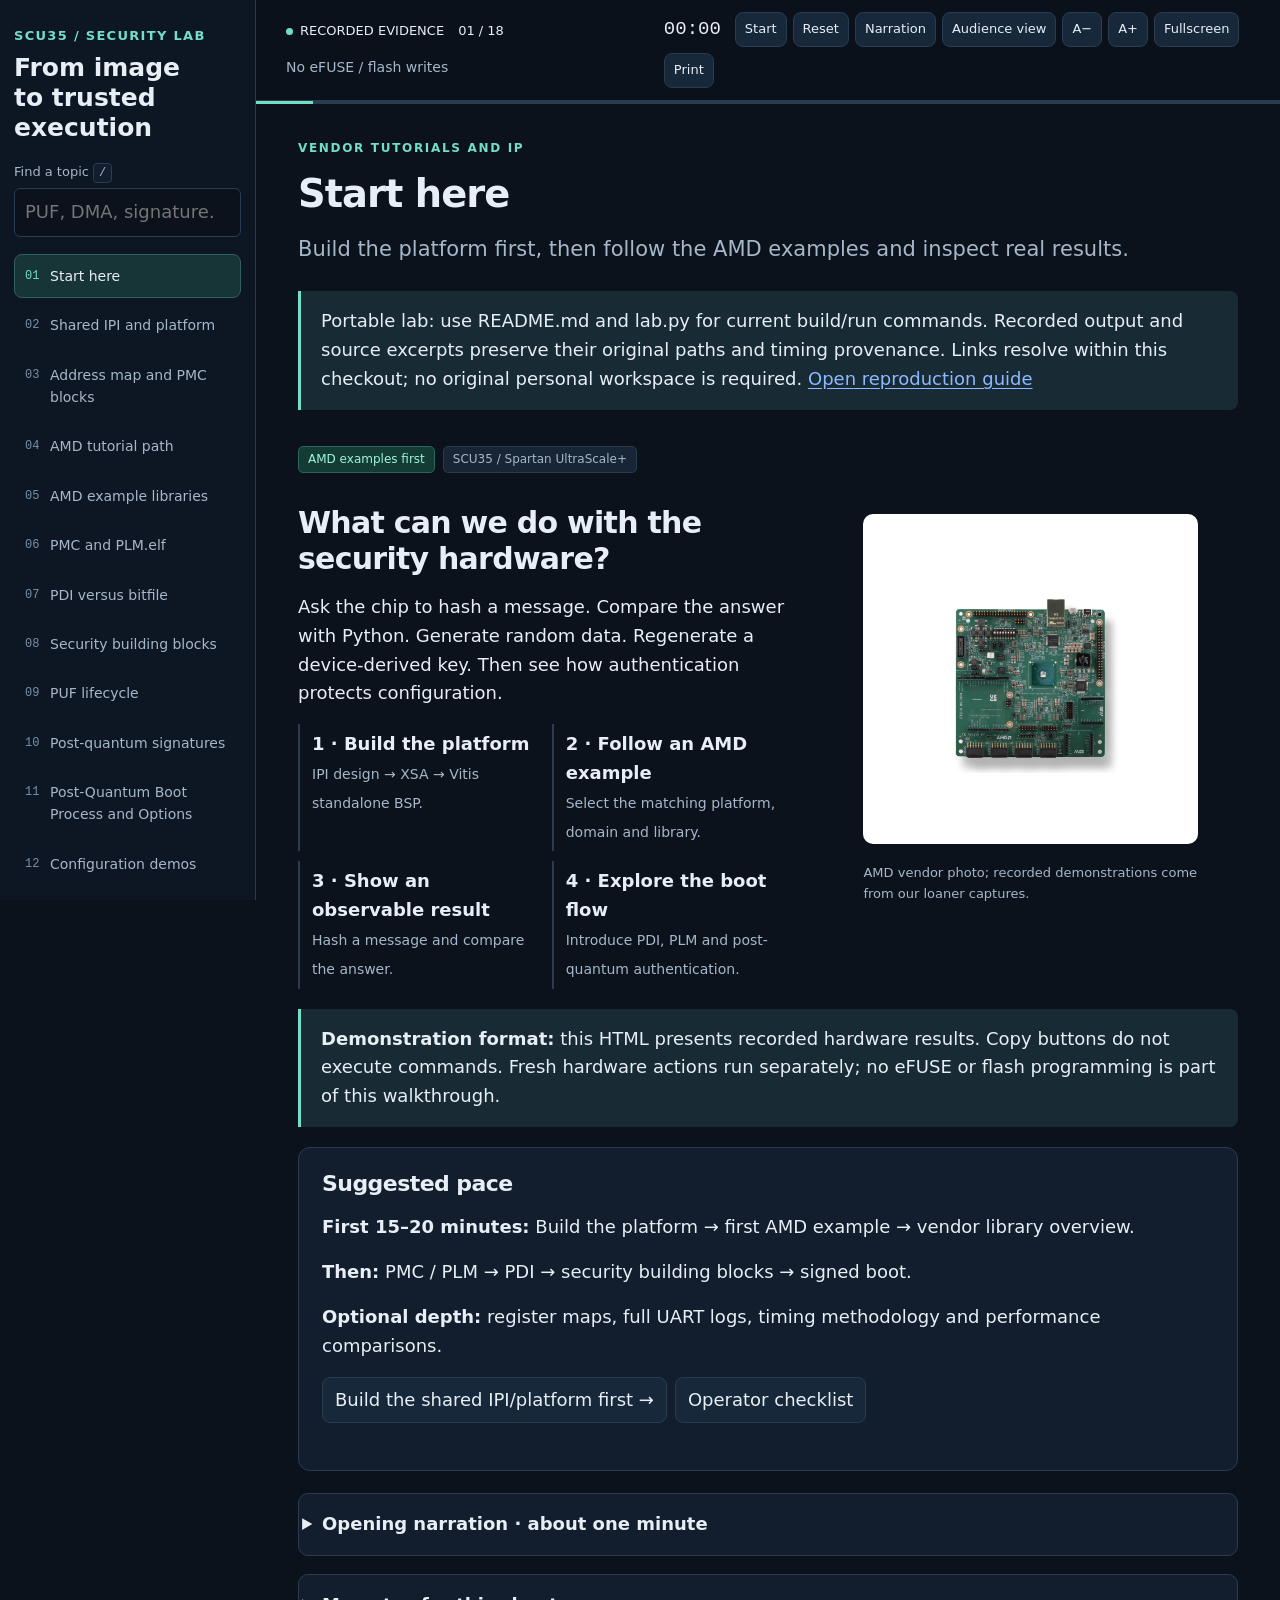
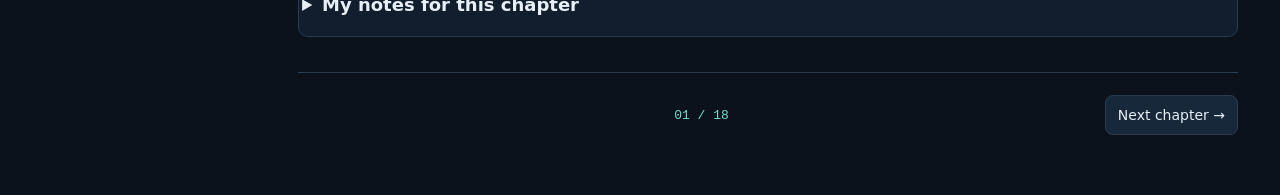
==== scu35/docs/presenter/index.html @ 9c32e687 "Add SCU35 PMC security lab and Ethernet crypto example Include reproducible SCU35 IPI, PMC security " ====
<!DOCTYPE html>

<html lang="en"><head><meta charset="utf-8"/><meta content="width=device-width,initial-scale=1" name="viewport"/><meta content="Offline SCU35 PMC presenter with real image, hardware and runtime evidence." name="description"/><title>SCU35 presenter</title><script>document.documentElement.classList.add('js')</script><link href="style.css" rel="stylesheet"/></head><body>
<div class="shell"><aside class="sidebar"><div class="brand">SCU35 / SECURITY LAB</div><div class="side-title">From image<br/>to trusted execution</div><label for="chapter-search">Find a topic <kbd>/</kbd></label><input id="chapter-search" placeholder="PUF, DMA, signature…" type="search"/><nav aria-label="Presentation chapters" aria-orientation="vertical" class="chapter-nav" role="tablist"><button aria-controls="start" aria-selected="true" class="chapter-tab" id="tab-start" role="tab" tabindex="0"><span class="num">01</span><span>Start here</span></button><button aria-controls="platform" aria-selected="false" class="chapter-tab" id="tab-platform" role="tab" tabindex="-1"><span class="num">02</span><span>Shared IPI and platform</span></button><button aria-controls="address-map" aria-selected="false" class="chapter-tab" id="tab-address-map" role="tab" tabindex="-1"><span class="num">03</span><span>Address map and PMC blocks</span></button><button aria-controls="tutorial" aria-selected="false" class="chapter-tab" id="tab-tutorial" role="tab" tabindex="-1"><span class="num">04</span><span>AMD tutorial path</span></button><button aria-controls="examples" aria-selected="false" class="chapter-tab" id="tab-examples" role="tab" tabindex="-1"><span class="num">05</span><span>AMD example libraries</span></button><button aria-controls="pmc" aria-selected="false" class="chapter-tab" id="tab-pmc" role="tab" tabindex="-1"><span class="num">06</span><span>PMC and PLM.elf</span></button><button aria-controls="pdi" aria-selected="false" class="chapter-tab" id="tab-pdi" role="tab" tabindex="-1"><span class="num">07</span><span>PDI versus bitfile</span></button><button aria-controls="crypto" aria-selected="false" class="chapter-tab" id="tab-crypto" role="tab" tabindex="-1"><span class="num">08</span><span>Security building blocks</span></button><button aria-controls="puf" aria-selected="false" class="chapter-tab" id="tab-puf" role="tab" tabindex="-1"><span class="num">09</span><span>PUF lifecycle</span></button><button aria-controls="quantum" aria-selected="false" class="chapter-tab" id="tab-quantum" role="tab" tabindex="-1"><span class="num">10</span><span>Post-quantum signatures</span></button><button aria-controls="pq-boot" aria-selected="false" class="chapter-tab" id="tab-pq-boot" role="tab" tabindex="-1"><span class="num">11</span><span>Post-Quantum Boot Process and Options</span></button><button aria-controls="boot" aria-selected="false" class="chapter-tab" id="tab-boot" role="tab" tabindex="-1"><span class="num">12</span><span>Configuration demos</span></button><button aria-controls="interfaces" aria-selected="false" class="chapter-tab" id="tab-interfaces" role="tab" tabindex="-1"><span class="num">13</span><span>PL service interfaces</span></button><button aria-controls="payload" aria-selected="false" class="chapter-tab" id="tab-payload" role="tab" tabindex="-1"><span class="num">14</span><span>User payload demos</span></button><button aria-controls="performance" aria-selected="false" class="chapter-tab" id="tab-performance" role="tab" tabindex="-1"><span class="num">15</span><span>Performance and tradeoffs</span></button><button aria-controls="gallery" aria-selected="false" class="chapter-tab" id="tab-gallery" role="tab" tabindex="-1"><span class="num">16</span><span>Screenshots and evidence</span></button><button aria-controls="runbook" aria-selected="false" class="chapter-tab" id="tab-runbook" role="tab" tabindex="-1"><span class="num">17</span><span>Runbook and questions</span></button><button aria-controls="ethernet" aria-selected="false" class="chapter-tab" id="tab-ethernet" role="tab" tabindex="-1"><span class="num">18</span><span>Complete example: Ethernet crypto</span></button></nav><div class="no-match" hidden="" id="no-match">No chapters match.</div><div class="side-bottom"><strong>Local presenter</strong><br/>Recorded evidence · Oct 25, 2026<br/>No hardware connection from HTML.<p>← → Chapters · A Audience<br/>N Notes · F Fullscreen</p></div></aside>
<main><header class="toolbar"><div class="toolbar-left"><span><i class="recorded-dot"></i>RECORDED EVIDENCE</span><span id="chapter-position">01 / 18</span><span class="small">No eFUSE / flash writes</span></div><div class="toolbar-actions"><span class="timer presenter-only" id="timer">00:00</span><button aria-pressed="false" class="presenter-only" id="timer-toggle">Start</button><button class="presenter-only" id="timer-reset">Reset</button><button aria-pressed="false" class="presenter-only" id="notes-toggle">Narration</button><button aria-pressed="false" id="audience-toggle">Audience view</button><button aria-label="Decrease text size" id="font-down">A−</button><button aria-label="Increase text size" id="font-up">A+</button><button id="fullscreen">Fullscreen</button><button id="print-all">Print</button></div></header><div class="progress-track"><div id="chapter-progress"></div></div><div class="content"><section aria-labelledby="tab-start" class="chapter active" data-title="Start here" id="start" role="tabpanel"><div class="eyebrow">Vendor tutorials and IP</div><h1>Start here</h1><p class="lead">Build the platform first, then follow the AMD examples and inspect real results.</p><div class="callout" id="portable-notice">Portable lab: use README.md and lab.py for current build/run commands. Recorded output and source excerpts preserve their original paths and timing provenance. Links resolve within this checkout; no original personal workspace is required. <a href="../../README.md">Open reproduction guide</a></div><div class="hero-grid"><div><div class="tag-row"><span class="tag good">AMD examples first</span><span class="tag">SCU35 / Spartan UltraScale+</span></div><h2>What can we do with the security hardware?</h2><p>Ask the chip to hash a message. Compare the answer with Python. Generate random data. Regenerate a device-derived key. Then see how authentication protects configuration.</p><div class="fact-grid"><div class="fact"><strong>1 · Build the platform</strong><span>IPI design → XSA → Vitis standalone BSP.</span></div><div class="fact"><strong>2 · Follow an AMD example</strong><span>Select the matching platform, domain and library.</span></div><div class="fact"><strong>3 · Show an observable result</strong><span>Hash a message and compare the answer.</span></div><div class="fact"><strong>4 · Explore the boot flow</strong><span>Introduce PDI, PLM and post-quantum authentication.</span></div></div></div><figure><img alt="AMD vendor photograph of the SCU35 evaluation board" class="hero-photo" data-zoom="" src="assets/scu35_board.jpg" tabindex="0"/><figcaption class="caption">AMD vendor photo; recorded demonstrations come from our loaner captures.</figcaption></figure></div><div class="callout"><b>Demonstration format:</b> this HTML presents recorded hardware results. Copy buttons do not execute commands. Fresh hardware actions run separately; no eFUSE or flash programming is part of this walkthrough.</div><div class="panel"><h3>Suggested pace</h3><p><b>First 15–20 minutes:</b> Build the platform → first AMD example → vendor library overview.</p><p><b>Then:</b> PMC / PLM → PDI → security building blocks → signed boot.</p><p><b>Optional depth:</b> register maps, full UART logs, timing methodology and performance comparisons.</p><div class="tag-row"><button data-chapter="platform">Build the shared IPI/platform first →</button><button data-chapter="runbook">Operator checklist</button></div></div><details class="speaker presenter-only"><summary>Opening narration · about one minute</summary><div class="spoken"><p>Today we will start with examples supplied by AMD and use them to ask the security hardware to do something observable. Our first task is preparing the hardware handoff and the Vitis platform. Then we can build a hash example and check its answer.</p><p>We begin with the existing IP Integrator design, export its hardware description, and generate the matching standalone BSP. After that, we will move into configuration and signed boot.</p><p>The page contains recorded results. We can also run the separate notebook on hardware, but a browser button here does not control the FPGA. We keep permanent fuse and flash programming outside this loaner demonstration.</p></div><div class="operator-note">Show the board photograph, state the learning route, and move to Build the platform. Save benchmark numbers for later.</div></details><details class="presenter-only"><summary>My notes for this chapter</summary><textarea aria-label="Personal notes for Start here" class="editable-notes" data-notes="start" placeholder="Saved only in this browser. No upload."></textarea></details><div class="chapter-footer"><span></span><span class="chapter-mark">01 / 18</span><button data-next="">Next chapter →</button></div></section><section aria-labelledby="tab-platform" class="chapter" data-title="Shared IPI and platform" id="platform" role="tabpanel"><div class="eyebrow">First practical lesson</div><h1>Shared IPI and platform</h1><p class="lead">One IPI block design → one XSA → a shared Vitis platform for the AMD runtime examples.</p><div class="callout"><b>One shared hardware design.</b> Use <code>&lt;build_dir&gt;/ipi/sec.xpr</code>, block design <code>sys</code>, and its <code>hw.xsa</code> throughout the vendor runtime tutorials. Explain the hardware once, create the Vitis platform once, then change application code or enabled libraries as needed.</div><h2>1 · Inspect the shared IPI design</h2><figure class="panel"><div class="white-figure"><img alt="Actual Vivado export of the current AXI Timer design. Open the full-size image to read individual ports." data-caption="Actual Vivado export of the current AXI Timer design. Open the full-size image to read individual ports." data-zoom="" src="assets/timer_vivado.svg" tabindex="0"/></div><figcaption class="caption">Actual Vivado export of the current AXI Timer design. Open the full-size image to read individual ports. · Click to enlarge.</figcaption></figure><div class="table-wrap"><table><thead><tr><th>Block in our design</th><th>Vendor IP / role</th><th>What the audience should notice</th></tr></thead><tbody><tr><td><code>mb</code></td><td>MicroBlaze V processor</td><td>Runs the PL application, not the dedicated PMC firmware.</td></tr><tr><td><code>mb_local_memory</code></td><td>Local memory controllers and block RAM</td><td>Holds application instructions and data.</td></tr><tr><td><code>axi</code></td><td>AXI SmartConnect</td><td>Routes <code>mb/M_AXI_DP → axi/S00_AXI</code> to the peripherals.</td></tr><tr><td><code>pmc</code></td><td>PMC Bridge</td><td>The application’s access path to the hardened security functions.</td></tr><tr><td><code>uart</code></td><td>AXI UARTLite</td><td>Carries the demonstration results to the host.</td></tr><tr><td><code>timer</code></td><td>AMD AXI Timer 2.0</td><td>Replaces custom cycles_0 plus AXI GPIO in this revision. Two channels form a 64-bit timer.</td></tr></tbody></table></div><div class="callout"><b>Trace one request:</b> <code>mb/M_AXI_DP → axi/S00_AXI → pmc/S_AXI</code> reaches the PMC services through the bridge. Other branches provide UART results and AXI Timer measurements. The PL MicroBlaze V is distinct from the dedicated PMC processor.</div><div class="resource-list"><a href="../../README.md">Open the shared Vivado project</a><a href="assets/timer_vivado.svg">Full-size shared IPI diagram</a><a href="assets/timer_vivado.pdf">IPI diagram PDF</a></div><h2>2 · Export the XSA hardware handoff</h2><figure class="panel"><div class="white-figure"><img alt="One hardware design produces the XSA used to create the shared Vitis platform. Applications are built against that platform." data-caption="One hardware design produces the XSA used to create the shared Vitis platform. Applications are built against that platform." data-zoom="" src="assets/platform_flow.svg" tabindex="0"/></div><figcaption class="caption">One hardware design produces the XSA used to create the shared Vitis platform. Applications are built against that platform. · Click to enlarge.</figcaption></figure><div class="table-wrap"><table><thead><tr><th>Artifact</th><th>What it provides</th><th>Our file</th></tr></thead><tbody><tr><td>Vivado project / BD</td><td>MicroBlaze V, local BRAM, PMC Bridge, UARTLite and AXI Timer</td><td><a href="../../README.md">s35tmr/tmr.xpr</a> / sys</td></tr><tr><td>XSA</td><td>Hardware definition consumed by Vitis</td><td><a href="../../reference/timer/timer.xsa">sec35/timer/hw.xsa</a></td></tr><tr><td>Platform / BSP</td><td>Standalone mb domain, generated headers, drivers and libraries</td><td><a href="../../README.md">plat.xpfm</a></td></tr><tr><td>Application ELF</td><td>The next lesson: executable code built against that platform</td><td>Separate from the stock PMC plm.elf; building the platform does not build or run the application.</td></tr></tbody></table></div><p>Use the delivered <code>&lt;build_dir&gt;/hw.xsa</code> for this lesson. If you change the hardware, export a new XSA and update the platform. Selecting another security library does not by itself require another block design.</p><details class="deep-dive"><summary>Optional: reproduce the XSA export in Vivado Tcl</summary><div class="cli command"><div class="cli-head"><span><strong>Export the implemented hardware to a fresh file</strong> · READ / INSPECT · copy only</span><button aria-label="Copy Export the implemented hardware to a fresh file" class="copy" data-copy="code-37">Copy</button></div><pre id="code-37"># From the scu35 directory; creates the shared IPI/XSA
python lab.py build --phase hardware</pre></div><p>This writes a new handoff file, preserving the delivered hw.xsa. If using that new export, select hw.xsa as the Vitis input and update the build script’s XSA path accordingly. The recorded platform build below uses the delivered hw.xsa.</p></details><h2>3 · Create the shared Vitis platform</h2><div class="table-wrap"><table><thead><tr><th>Vitis Unified 2026.1 step</th><th>Selection for this SCU35 design</th></tr></thead><tbody><tr><td>Open a workspace</td><td>Use a short new directory. The recorded build uses <code>&lt;build_dir&gt;/vsw</code>.</td></tr><tr><td>File → New Component → Platform</td><td>Name the component <code>plat35</code>.</td></tr><tr><td>Select the hardware design</td><td>Browse to <code>&lt;build_dir&gt;/hw.xsa</code>.</td></tr><tr><td>Choose processor and operating system</td><td>Processor <code>mb</code> — MicroBlaze V; OS <code>standalone</code>; domain <code>mb</code>.</td></tr><tr><td>Create the platform</td><td>Check that the component uses this XSA and the mb processor. A different processor or old XSA means the wrong platform.</td></tr></tbody></table></div><p class="small">AMD procedure: <a href="https://docs.amd.com/r/en-US/ug1400-vitis-embedded/Creating-a-Platform-Component-from-XSA">Create a platform component from XSA</a>.</p><h2>4 · Configure and build the BSP</h2><p>Open the platform’s <code>vitis-comp.json</code>, expand the <code>mb</code> domain and open <b>Board Support Package</b>. Enable <code>xilsecure</code> for the first SHA lesson. Our preparation script also builds <code>xilpuf</code> and <code>xilnvm</code> for later source walkthroughs; compiling a library executes none of its examples.</p><div class="table-wrap"><table><thead><tr><th>Check before continuing</th><th>Expected result</th></tr></thead><tbody><tr><td>Processor / domain</td><td>MicroBlaze V instance <code>mb</code>, standalone domain <code>mb</code></td></tr><tr><td>Timer driver</td><td><code>tmrctr</code> / AXI Timer; no old AXI GPIO timer mapping</td></tr><tr><td>Random peripheral</td><td><code>PMCL_TRNG</code> mapped to <code>XTrngpsx</code></td></tr><tr><td>BSP output</td><td>Generated <code>xparameters.h</code>, driver configuration and compiled libraries</td></tr><tr><td>Platform output</td><td><code>&lt;build_dir&gt;/vsw/plat/export/plat/plat.xpfm</code></td></tr></tbody></table></div><p class="small">AMD reference: <a href="https://docs.amd.com/r/en-US/ug1400-vitis-embedded/Board-Support-Package-Settings-Page">BSP settings, libraries and driver assignments</a>.</p><div class="cli output"><div class="cli-head"><span><strong>Recorded platform-build validation</strong> · RECORDED OUTPUT · selected lines</span><button aria-label="Copy Recorded platform-build validation" class="copy" data-copy="code-38">Copy</button></div><pre id="code-38">{
  "overall": "PASS",
  "tool": "Vitis 2026.1",
  "workspace": "C:\\aiup\\v35plat",
  "platform": "C:\\aiup\\v35plat\\plat35\\export\\plat35\\plat35.xpfm",
  "processor": "mb",
  "domain": "mb",
  "os": "standalone",
  "scope": "Platform/BSP build only; no example execution and no hardware programming"
}</pre></div><span class="source">Source evidence · <a href="../../README.md">sec35\platform\platform_report.json</a></span><details class="deep-dive"><summary>Optional: repeat using the supplied Vitis Python build script</summary><div class="cli command"><div class="cli-head"><span><strong>Platform-only build — requires a fresh workspace</strong> · READ / INSPECT · copy only</span><button aria-label="Copy Platform-only build — requires a fresh workspace" class="copy" data-copy="code-39">Copy</button></div><pre id="code-39">python lab.py build --phase platform</pre></div><p>The script refuses to overwrite an existing plat35 component. Choose another short WORKSPACE path in the script for a new demonstration. To inspect this recorded build, open &lt;build_dir&gt;/vsw in Vitis instead. This is the Vitis Python environment; the notebook’s ordinary Python kernel is a separate tool.</p><div class="cli reference"><div class="cli-head"><span><strong>Executed platform-creation API calls</strong> · SOURCE EXCERPT · explanation only</span><button aria-label="Copy Executed platform-creation API calls" class="copy" data-copy="code-40">Copy</button></div><pre id="code-40">client.set_workspace(str(WORKSPACE))
    platform=client.create_platform_component(name='plat35',hw_design=str(XSA))
    domain=platform.add_domain(name='mb',cpu='mb',os='standalone')
    for lib in ('xilsecure','xilpuf','xilnvm'):domain.set_lib(lib)
    platform.build()</pre></div><span class="source">Source evidence · <a href="../../README.md">sec35\platform\build_platform.py</a></span></details><h2>5 · Build examples against the same platform</h2><ol><li>Create an application component using the built <code>plat.xpfm</code> and the standalone <code>mb</code> domain.</li><li>Select the Spartan SHA example when available in the example view, or create an empty application and import <a href="https://github.com/Xilinx/embeddedsw/blob/b5cd5477bb44b9fadd98be10ea2f12705b9287f3/lib/sw_services/xilsecure/examples/xilsecure_spartanup_sha_server_example.c">xilsecure_spartanup_sha_server_example.c</a>.</li><li>Build its ELF against the generated BSP. Review the application linker and shared-buffer placement before downloading it.</li><li>Continue to the AMD tutorial path for the known input, captured hardware digest and Python comparison.</li></ol><div class="callout"><b>Keep the gates separate:</b> a successful platform build proves that the BSP and libraries were generated. A successful application build is a compile/link check. Runtime correctness still requires the matching hardware image and memory layout. The existing AXI Timer notebook supplies recorded hardware evidence; this fresh platform build does not replace that tested benchmark ELF.</div><div class="panel"><h3>Ready to continue?</h3><p>Ask: “Which file moves the hardware description into Vitis, and which processor will our example run on?” Continue when the audience identifies XSA and the PL MicroBlaze V named mb.</p><button data-chapter="tutorial">Platform ready → first AMD hash example</button></div><details class="speaker presenter-only"><summary>Platform-first narration · 5–7 minutes</summary><div class="spoken"><p>Before we ask the security hardware to hash anything, we need a software platform that matches our FPGA design. In Vivado, we already have a MicroBlaze V, local memory and a bridge to the PMC functions.</p><p>Vivado exports an XSA describing that hardware. Vitis reads the XSA so it can generate the correct processor support, memory addresses and device drivers. Importing that file does not program the board.</p><p>We select the processor named mb and a standalone domain, then enable the software libraries and build the platform. The useful outputs are the platform file and its BSP: headers, driver configuration and compiled libraries.</p><p>Our fresh build recognizes AXI Timer and the XTrngpsx driver for PMCL_TRNG. That check helps us avoid accidentally using the older platform with its GPIO counter.</p><p>Now we can create an application using this platform and import the AMD SHA example. Building the platform, building the application and proving it on hardware are three separate steps. The next chapter shows the first observable result.</p></div><div class="operator-note">Show the existing IPI design briefly, select hw.xsa in Vitis, point to mb / standalone / BSP, then show the recorded platform-build report before opening the SHA example.</div></details><h2>What changes between demonstrations?</h2><div class="table-wrap"><table><thead><tr><th>Demonstration</th><th>Hardware reuse</th><th>What changes</th></tr></thead><tbody><tr><td>SHA3 / SHAKE, AES, LMS/HSS verification, RNG and PUF runtime tutorials</td><td>Reuse the shared sys BD and hw.xsa</td><td>Application source, library choices and reviewed buffer/linker placement. XilNvm remains read-only source review, not a new hardware run.</td></tr><tr><td>Signed / encrypted / rolling-key configuration images</td><td>The same PL configuration can be packaged into different PDIs</td><td>Bootgen BIF attributes, signatures, certificates and encryption/key material. A different security mode does not inherently require a new IPI design.</td></tr><tr><td>Retained secure-boot captures</td><td>Recorded with the previous PL counter revision</td><td>These older PDIs have not been rebuilt and retested against the current AXI Timer netlist. Their evidence remains labeled historical.</td></tr><tr><td>Native PMC performance benchmark</td><td>Separate experimental firmware / retained PL fixture</td><td>An advanced benchmark path; it is not another prerequisite platform for the vendor tutorials.</td></tr></tbody></table></div><div class="callout">Reuse the design and hardware description; still validate each application and packaged image. Sharing an XSA does not make an untested ELF or a newly signed PDI automatically hardware-tested.</div><details class="deep-dive"><summary>Optional reference: timer registers, self-tests and historical IPI evidence</summary><p>The IP supplies two 32-bit channels. Firmware enables cascade mode to form a 64-bit up-counter. Both channels share the existing 100 MHz clock; freeze and capture inputs are held inactive, and interrupts are disabled.</p><div class="table-wrap"><table><thead><tr><th>Timer register</th><th>Address</th><th>Role</th></tr></thead><tbody><tr><td>TCSR0</td><td><code>0x40000000</code></td><td>Control: cascade, load, enable and auto-reload</td></tr><tr><td>TLR0 / TLR1</td><td><code>0x40000004 / 0x40000014</code></td><td>Lower / upper load value</td></tr><tr><td>TCR0 / TCR1</td><td><code>0x40000008 / 0x40000018</code></td><td>Lower / upper running count</td></tr><tr><td>TCSR1</td><td><code>0x40000010</code></td><td>Second channel control used during load initialization</td></tr></tbody></table></div><div class="cli reference"><div class="cli-head"><span><strong>Actual coherent 64-bit counter reader</strong> · SOURCE EXCERPT · explanation only</span><button aria-label="Copy Actual coherent 64-bit counter reader" class="copy" data-copy="code-26">Copy</button></div><pre id="code-26">static u64 timer_ticks64(void) {
    u32 hi,lo,again;
    do {
        hi=Xil_In32(TMR_BASE+0x18U);
        lo=Xil_In32(TMR_BASE+0x08U);
        again=Xil_In32(TMR_BASE+0x18U);
    } while(hi!=again);
    return ((u64)hi&lt;&lt;32)|lo;
}</pre></div><span class="source">Source evidence · <a href="../../fw/timer_io.c">sec35\timer\timer_io.c</a></span><div class="callout"><b>Benchmark scope:</b> AXI Timer covers every timing row in <code>sec35/timer</code>. It does not replace native PMC <code>mcycle</code> timing, the Python host clock, or the counter inside the retained older signed-boot PDIs. See the AMD library examples and Performance chapters for the timing-source table.</div><div class="cli output"><div class="cli-head"><span><strong>Recorded AXI Timer self-tests</strong> · RECORDED OUTPUT · selected lines</span><button aria-label="Copy Recorded AXI Timer self-tests" class="copy" data-copy="code-27">Copy</button></div><pre id="code-27">TMR_TEST,carry,1,4117
TMR_TEST,monotonic,1000,37,51
TMR_META,axi_timer,64,100000000,40000000
CMP_META,2,100000000,20,10,7d1bf77bc454dd1f,34
CMP_DONE,0</pre></div><span class="source">Source evidence · <a href="../../evidence/timer/uart.txt">sec35\timer\runs\20261025T173733720\uart.txt</a></span><details><summary>Original IPI revision used by the retained signed/encrypted boot captures</summary><div class="callout"><b>Two processors, two phases.</b> The dedicated PMC executes configuration firmware. The IPI <code>mb</code> is a separate MicroBlaze V implemented in PL. Its application starts after configuration; it does not establish the initial boot trust decision.</div><h2>1 · Open the real IPI block design</h2><div class="cli command"><div class="cli-head"><span><strong>Vivado 2026.1 Tcl — open the delivered project</strong> · READ / INSPECT · copy only</span><button aria-label="Copy Vivado 2026.1 Tcl — open the delivered project" class="copy" data-copy="code-24">Copy</button></div><pre id="code-24"># Open &lt;build_dir&gt;/ipi/sec.xpr in Vivado; inspect the sys block design.</pre></div><figure class="panel"><div class="white-figure"><img alt="Actual sys block design exported by Vivado 2026.1 from s35cmp/cmp.xpr. Click to enlarge and read the ports." data-caption="Actual sys block design exported by Vivado 2026.1 from s35cmp/cmp.xpr. Click to enlarge and read the ports." data-zoom="" src="assets/sys_vivado.svg" tabindex="0"/></div><figcaption class="caption">Actual sys block design exported by Vivado 2026.1 from s35cmp/cmp.xpr. Click to enlarge and read the ports. · Click to enlarge.</figcaption></figure><span class="source">Source evidence · <a href="../../README.md">s35cmp\cmp.srcs\sources_1\bd\sys\sys.bd</a></span><div class="resource-list"><a href="assets/sys_vivado.svg">Open full-size Vivado SVG</a><a href="assets/sys_vivado.pdf">Open Vivado PDF export</a><a href="assets/bd_export.json">Export provenance and source hashes</a></div><div class="table-wrap"><table><thead><tr><th>IPI interface net</th><th>Actual endpoints</th></tr></thead><tbody><tr><td>mb_M_AXI_DP</td><td><code>mb/M_AXI_DP → axi/S00_AXI</code></td></tr><tr><td>axi_M00_AXI</td><td><code>axi/M00_AXI → uart/S_AXI</code></td></tr><tr><td>axi_M01_AXI</td><td><code>axi/M01_AXI → pmc/S_AXI</code></td></tr><tr><td>axi_M02_AXI</td><td><code>axi/M02_AXI → timer/S_AXI</code></td></tr></tbody></table></div><div class="callout"><b>The block named timer is AXI GPIO.</b> It reads <code>cycles_0/count</code> through <code>timer/gpio_io_i</code>. The custom 100 MHz counter supplies the runtime timing samples; this design does not instantiate an AXI Timer IP.</div><div class="table-wrap"><table><thead><tr><th>Artifact</th><th>Role</th></tr></thead><tbody><tr><td><code>s35cmp/cmp.xpr</code> / <code>sys.bd</code></td><td>Vivado 2026.1; xcsu35p-sbvb625-2-e; PL hardware design</td></tr><tr><td><code>sec35/compare/bench.elf</code></td><td>MicroBlaze V application initialized into PL BRAM</td></tr><tr><td><code>plm.elf</code></td><td>Stock AMD firmware packaged for the dedicated PMC; separate from bench.elf</td></tr><tr><td><code>design.rcdo</code></td><td>PL configuration stream from the implemented design, including application initialization</td></tr><tr><td><code>signed.pdi</code> / <code>combo.pdi</code></td><td>Bootgen packages the same real PL payload with the selected image protections</td></tr></tbody></table></div><details><summary>Address Editor: selected regions from this exact BD</summary><div class="table-wrap"><table><thead><tr><th>Segment</th><th>Base address</th><th>Size</th></tr></thead><tbody><tr><td>SEG_dlmb_bram_if_cntlr_Mem</td><td><code>0x00000000</code></td><td>128K</td></tr><tr><td>SEG_pmc_pmcl_dma_0</td><td><code>0x040E0000</code></td><td>64K</td></tr><tr><td>SEG_pmc_pmcl_sha3_0</td><td><code>0x04100000</code></td><td>64K</td></tr><tr><td>SEG_pmc_pmcl_aes_0</td><td><code>0x040F0000</code></td><td>64K</td></tr><tr><td>SEG_pmc_pmcl_puf_0</td><td><code>0x04080000</code></td><td>64K</td></tr><tr><td>SEG_pmc_pmcl_trng_0</td><td><code>0x04120000</code></td><td>64K</td></tr></tbody></table></div><p>These mappings describe connectivity; they do not authorize arbitrary writes to configuration or key-storage registers. The runtime demo uses its matched drivers and owned buffers.</p></details><h2>2 · Present the design in Vivado</h2><ol><li>Open <code>sys</code> and locate <code>mb</code>. Follow ILMB and DLMB to local memory.</li><li>Follow <code>mb/M_AXI_DP</code> into <code>axi/S00_AXI</code>. Identify the separate UART, PMC bridge and timer branches.</li><li>Highlight <code>pmc/S_AXI</code>. The bridge exposes the hardened PMC services; the SHA and AES engines are not soft IP blocks instantiated in this PL design.</li><li>Open Address Editor and compare the mapped regions with the source table above.</li><li>Point out <code>mdm_1</code>, reset logic and <code>cycles_0</code>. The UART carries captured application results; runtime timing does not include JTAG upload/readout.</li></ol><details class="speaker presenter-only"><summary>IPI chapter narration · 4–6 minutes</summary><div class="spoken"><p>This is an actual export from Vivado of the block design used by our functional crypto demo. Start at mb: that is a MicroBlaze V implemented in programmable logic. Follow its instruction and data memory buses to the local BRAM, where the application is initialized.</p><p>The AXI data port goes to an interconnect with three peripheral branches. One reaches the UART, another reaches the timer, and the PMC branch reaches the hardened security system. We do not have separate SHA or AES soft cores instantiated in this design.</p><p>There are two processors to keep track of. The MicroBlaze V here runs bench.elf after configuration. The dedicated PMC runs the configuration firmware packaged as plm.elf. The bridge connects our running PL software to PMC services; it does not make the PL processor the initial root of trust.</p><p>In Address Editor, we can see the regions the driver uses for SHA, AES, DMA, PUF and other functions. A mapped register window is connectivity, not proof that every operation is safe or supported. Our examples use the matching drivers and their allocated buffers.</p><p>For the audience, the important path is application, AXI interconnect, PMC bridge, then hardened cryptographic functions. The next chapter moves earlier in time to explain how this PL application is authenticated and configured before it runs.</p></div><div class="operator-note"><b>Screen:</b> Enlarge the Vivado SVG or open the PDF; trace mb, BRAM, axi and pmc. Then show Address Editor in Vivado if desired.</div></details><div class="resource-list"><a href="../../README.md">Open Vivado project</a><a href="../../README.md">Open sys.bd source</a></div></details></details><details class="presenter-only"><summary>My notes for this chapter</summary><textarea aria-label="Personal notes for Shared IPI and platform" class="editable-notes" data-notes="platform" placeholder="Saved only in this browser. No upload."></textarea></details><div class="chapter-footer"><button data-prev="">← Previous chapter</button><span class="chapter-mark">02 / 18</span><button data-next="">Next chapter →</button></div></section><section aria-labelledby="tab-address-map" class="chapter" data-title="Address map and PMC blocks" id="address-map" role="tabpanel"><div class="eyebrow">Hardware reference · before the AMD examples</div><h1>Address map and PMC blocks</h1><p class="lead">A guided summary of every segment in the Address Editor screenshot, with its role in the shared platform and security demonstrations.</p><div class="callout"><b>Read this as the PL processor’s address book.</b> The supplied screenshot shows <code>microblaze_riscv_0/Data</code>. Our shared design calls that processor <code>mb</code> and the bridge <code>pmc</code>. The bridge exposes windows into existing hardened blocks; these rows do not instantiate another copy of each crypto engine.</div><figure class="panel"><div class="white-figure"><img alt="Conceptual address-routing diagram, not a Vivado screen capture. The actual shared BD export is in chapter 2." data-caption="Conceptual address-routing diagram, not a Vivado screen capture. The actual shared BD export is in chapter 2." data-zoom="" src="assets/address_flow.svg" tabindex="0"/></div><figcaption class="caption">Conceptual address-routing diagram, not a Vivado screen capture. The actual shared BD export is in chapter 2. · Click to enlarge.</figcaption></figure><h2>How to read the columns</h2><div class="table-wrap"><table><thead><tr><th>Column</th><th>Meaning</th></tr></thead><tbody><tr><td>Name / Interface</td><td>Instance and target interface reached by an access from this processor.</td></tr><tr><td>Slave Segment</td><td>Named target register, memory or stream aperture.</td></tr><tr><td>Master Base Address</td><td>First CPU address assigned to that segment.</td></tr><tr><td>Range / Master High Address</td><td>Decode span and inclusive last address: high = base + range − 1. A 64 KiB window does not imply 64 KiB of usable registers or payload RAM.</td></tr></tbody></table></div><h2>PL processor, debug and application memory</h2><div class="table-wrap"><table><thead><tr><th>Screenshot entry</th><th>Screenshot base → high</th><th>Purpose</th><th>Shared timer design</th></tr></thead><tbody><tr><td>mdm_1/S_AXI</td><td><code>0x44A00000 → 0x44A0FFFF</code> · 64 KiB</td><td>PL processor debug-module register window; separate from the dedicated PMC processor.</td><td>No equivalent mapped MDM segment in the delivered mb/Data snapshot.</td></tr><tr><td>microblaze_riscv_0_axi_intc/S_AXI</td><td><code>0x41200000 → 0x4120FFFF</code> · 64 KiB</td><td>PL AXI interrupt controller: routes enabled peripheral interrupts to the PL CPU.</td><td>No equivalent mapped AXI INTC segment in the delivered snapshot; benchmark timer is polled.</td></tr><tr><td>Local memory / dlmb_bram_if_cntlr/SLMB</td><td><code>0x00000000 → 0x0001FFFF</code> · 128 KiB</td><td>PL MicroBlaze V application instructions/data, stack and heap according to the linker script.</td><td>Same 128 KiB address span; distinct from PMC firmware RAM.</td></tr></tbody></table></div><h2>All 18 PMC Bridge windows in your screenshot</h2><p>Base, high address and range below are also checked against <code>hw/sys.bd</code>. Names preserve the screenshot spelling, including <code>PMC_AES</code>.</p><div class="table-wrap"><table><thead><tr><th>Bridge interface / block</th><th>Base / high / range</th><th>What it does</th><th>Presentation and demo connection</th></tr></thead><tbody><tr><td><code>CCU_APB</code><br/>Configuration control registers<br/><a class="register-link" href="https://docs.amd.com/r/en-US/ug1679-spartan-ultrascaleplus-registers/CCU_APB-Module" rel="noopener noreferrer" target="_blank">CCU_APB registers · UG1679</a></td><td><code>0x04130000<br/>0x0413FFFF</code><br/>64 KiB</td><td>Control/status interface for the configuration control unit.</td><td>Explain PL configuration; no arbitrary register writes.</td></tr><tr><td><code>CCU_RD_STREAM</code><br/>Configuration read stream<br/><a class="register-link" href="https://docs.amd.com/r/en-US/ug1679-spartan-ultrascaleplus-registers/CCU_APB-Module" rel="noopener noreferrer" target="_blank">Related CCU_APB control registers</a><br/><small>Stream aperture; linked page documents the associated control block, not this data aperture.</small></td><td><code>0x04060000<br/>0x0406FFFF</code><br/>64 KiB</td><td>Configuration readback data aperture.</td><td>Architecture walkthrough; no new readback qualification.</td></tr><tr><td><code>CCU_WR_STREAM</code><br/>Configuration write stream<br/><a class="register-link" href="https://docs.amd.com/r/en-US/ug1679-spartan-ultrascaleplus-registers/CCU_APB-Module" rel="noopener noreferrer" target="_blank">Related CCU_APB control registers</a><br/><small>Stream aperture; linked page documents the associated control block, not this data aperture.</small></td><td><code>0x04070000<br/>0x0407FFFF</code><br/>64 KiB</td><td>Configuration write-data aperture.</td><td>Relate to PL configuration carried by the PDI.</td></tr><tr><td><code>PLM_CONFIG</code><br/>PMC firmware/configuration memory window<br/><a class="register-link" href="https://docs.amd.com/r/en-US/ug860-spartan-ultrascale-config/References" rel="noopener noreferrer" target="_blank">Register-guide access · UG1680 / DSL</a><br/><small>No dedicated public UG1679 subsection found. This link identifies the security register guide and its Design Security Lounge access requirement; it is not a register subsection.</small></td><td><code>0x04020000<br/>0x0402FFFF</code><br/>64 KiB</td><td>Memory region used by the PMC firmware; not a separate PLM processor.</td><td>Explain plm.elf placement and reviewed shared buffers. Mapped RAM is not automatically free.</td></tr><tr><td><code>PMC_AES</code><br/>AES engine<br/><a class="register-link" href="https://github.com/Xilinx/embeddedsw/blob/b5cd5477bb44b9fadd98be10ea2f12705b9287f3/lib/sw_services/xilsecure/src/server/core/aes/xsecure_aes_core_hw.h" rel="noopener noreferrer" target="_blank">AES register definitions · AMD source</a><br/><small>Public driver definitions; complete security-register documentation is UG1680 in the Design Security Lounge.</small></td><td><code>0x040F0000<br/>0x040FFFFF</code><br/>64 KiB</td><td>Hardened AES-GCM encryption/decryption block.</td><td>Known plaintext/ciphertext/tag tests, bad-tag rejection and PUF-key data protection.</td></tr><tr><td><code>PMCL_DMA</code><br/>PMC DMA<br/><a class="register-link" href="https://docs.amd.com/r/en-US/ug860-spartan-ultrascale-config/References" rel="noopener noreferrer" target="_blank">Register-guide access · UG1680 / DSL</a><br/><small>No dedicated public UG1679 subsection found. This link identifies the security register guide and its Design Security Lounge access requirement; it is not a register subsection.</small></td><td><code>0x040E0000<br/>0x040EFFFF</code><br/>64 KiB</td><td>Moves data for the PMC stream and crypto paths under software control.</td><td>Explain resident-buffer throughput; separate transfer, setup and crypto cost.</td></tr><tr><td><code>PMCL_EFUSE</code><br/>Persistent security storage control<br/><a class="register-link" href="https://docs.amd.com/r/en-US/ug1679-spartan-ultrascaleplus-registers/EFUSE-Module" rel="noopener noreferrer" target="_blank">EFUSE registers · UG1679</a></td><td><code>0x04160000<br/>0x0416FFFF</code><br/>64 KiB</td><td>Access to eFUSE control/status and documented read interfaces.</td><td>Read-only source review. No eFUSE programming; secret AES keys are not a readable dump.</td></tr><tr><td><code>PMCL_GLOBAL</code><br/>Global PMC control/status<br/><a class="register-link" href="https://docs.amd.com/r/en-US/ug1679-spartan-ultrascaleplus-registers/GLOBAL-Module" rel="noopener noreferrer" target="_blank">GLOBAL registers · UG1679</a></td><td><code>0x040A0000<br/>0x040BFFFF</code><br/>128 KiB</td><td>Global PMC controls and status, including clock/reset-related settings.</td><td>Explain system context; not a timed cryptographic method.</td></tr><tr><td><code>PMCL_OSPI</code><br/>Boot-flash controller<br/><a class="register-link" href="https://docs.amd.com/r/en-US/ug1679-spartan-ultrascaleplus-registers/OSPI_QSPI-Module" rel="noopener noreferrer" target="_blank">OSPI_QSPI registers · UG1679</a></td><td><code>0x04090000<br/>0x0409FFFF</code><br/>64 KiB</td><td>Controller interface for external serial boot flash.</td><td>Explain boot-source options. No flash writes; native OSPI operation is not established by our captures.</td></tr><tr><td><code>PMCL_PUF</code><br/>Device-specific key derivation<br/><a class="register-link" href="https://github.com/Xilinx/embeddedsw/blob/b5cd5477bb44b9fadd98be10ea2f12705b9287f3/lib/sw_services/xilpuf/src/spartanup/xpuf_hw.h" rel="noopener noreferrer" target="_blank">PUF register definitions · AMD source</a><br/><small>Public driver definitions; complete security-register documentation is UG1680 in the Design Security Lounge.</small></td><td><code>0x04080000<br/>0x0408FFFF</code><br/>64 KiB</td><td>PUF registration/regeneration control with helper data.</td><td>RAM-only helper-data lifecycle and PUF-derived AES tests; no permanent enrollment.</td></tr><tr><td><code>PMCL_SHA3</code><br/>SHA3 / SHAKE engine<br/><a class="register-link" href="https://github.com/Xilinx/embeddedsw/blob/b5cd5477bb44b9fadd98be10ea2f12705b9287f3/lib/sw_services/xilsecure/src/server/spartanup/xsecure_sha_hw.h" rel="noopener noreferrer" target="_blank">SHA3 register definitions · AMD source</a><br/><small>Public driver definitions; complete security-register documentation is UG1680 in the Design Security Lounge.</small></td><td><code>0x04100000<br/>0x0410FFFF</code><br/>64 KiB</td><td>Hardened hash engine used for SHA3-256 and SHAKE-256 on SU35P.</td><td>Known-answer tests and hash-based LMS/HSS verification. No separate LMS/HSS hardware aperture.</td></tr><tr><td><code>PMCL_SLAVE_BOOT</code><br/>Slave-boot control/status<br/><a class="register-link" href="https://docs.amd.com/r/en-US/ug1679-spartan-ultrascaleplus-registers/SBI-Module" rel="noopener noreferrer" target="_blank">SBI registers · UG1679</a></td><td><code>0x04110000<br/>0x0411FFFF</code><br/>64 KiB</td><td>Registers associated with receiving a configuration image through slave boot interfaces.</td><td>Explain image ingress; not a claim every boot interface has been exercised.</td></tr><tr><td><code>PMCL_TAP</code><br/>JTAG TAP control interface<br/><a class="register-link" href="https://docs.amd.com/r/en-US/ug1679-spartan-ultrascaleplus-registers/TAP-Module" rel="noopener noreferrer" target="_blank">TAP registers · UG1679</a></td><td><code>0x040C0000<br/>0x040DFFFF</code><br/>128 KiB</td><td>PMC-side interface associated with the JTAG test/configuration access path.</td><td>Explain programming/debug context; this is distinct from the PL MDM debug block.</td></tr><tr><td><code>PMCL_TRNG</code><br/>Random-number generator<br/><a class="register-link" href="https://github.com/Xilinx/embeddedsw/blob/b5cd5477bb44b9fadd98be10ea2f12705b9287f3/XilinxProcessorIPLib/drivers/trngpsx/src/xtrngpsx_hw.h" rel="noopener noreferrer" target="_blank">TRNG register definitions · AMD source</a><br/><small>Public driver definitions; complete security-register documentation is UG1680 in the Design Security Lounge.</small></td><td><code>0x04120000<br/>0x0412FFFF</code><br/>64 KiB</td><td>Hardened random-generation peripheral, exposed through the XTrngpsx driver.</td><td>HRNG/DRNG/PTRNG examples and smoke tests; not entropy certification.</td></tr><tr><td><code>RV_IOMODULE</code><br/>PMC processor support I/O<br/><a class="register-link" href="https://docs.amd.com/r/en-US/ug860-spartan-ultrascale-config/References" rel="noopener noreferrer" target="_blank">Register-guide access · UG1680 / DSL</a><br/><small>No dedicated public UG1679 subsection found. This link identifies the security register guide and its Design Security Lounge access requirement; it is not a register subsection.</small></td><td><code>0x04040000<br/>0x04040FFF</code><br/>4 KiB</td><td>Support peripheral for the dedicated PMC RISC-V processor.</td><td>Firmware/control context; not the PL MicroBlaze V UART or the external AXI Timer.</td></tr><tr><td><code>RV_RAM_DATA_ECC_CTRL</code><br/>PMC data-RAM error correction<br/><a class="register-link" href="https://docs.amd.com/r/en-US/ug860-spartan-ultrascale-config/References" rel="noopener noreferrer" target="_blank">Register-guide access · UG1680 / DSL</a><br/><small>No dedicated public UG1679 subsection found. This link identifies the security register guide and its Design Security Lounge access requirement; it is not a register subsection.</small></td><td><code>0x04042000<br/>0x04042FFF</code><br/>4 KiB</td><td>Control/status for error correction on PMC data RAM.</td><td>Reliability walkthrough only; ECC correction/injection is not demonstrated here.</td></tr><tr><td><code>RV_RAM_INSTR_ECC_CTRL</code><br/>PMC instruction-RAM error correction<br/><a class="register-link" href="https://docs.amd.com/r/en-US/ug860-spartan-ultrascale-config/References" rel="noopener noreferrer" target="_blank">Register-guide access · UG1680 / DSL</a><br/><small>No dedicated public UG1679 subsection found. This link identifies the security register guide and its Design Security Lounge access requirement; it is not a register subsection.</small></td><td><code>0x04041000<br/>0x04041FFF</code><br/>4 KiB</td><td>Control/status for error correction on PMC instruction RAM.</td><td>Explain memory integrity. ECC here means error-correcting code, not elliptic-curve cryptography.</td></tr><tr><td><code>SLAVE_BOOT_STREAM</code><br/>Slave-boot data stream<br/><a class="register-link" href="https://docs.amd.com/r/en-US/ug1679-spartan-ultrascaleplus-registers/SBI-Module" rel="noopener noreferrer" target="_blank">Related SBI control registers</a><br/><small>Stream aperture; linked page documents the associated control block, not this data aperture.</small></td><td><code>0x04050000<br/>0x0405FFFF</code><br/>64 KiB</td><td>Data aperture for incoming slave-boot image traffic.</td><td>Distinguish image bytes from PMCL_SLAVE_BOOT control registers.</td></tr></tbody></table></div><div class="callout"><b>Register documentation:</b> each block above has a reference link. UG1679 provides six public module sections. Stream rows link to their related control section. AES, SHA3, PUF and TRNG link to pinned public AMD register-definition headers. Other rows identify the UG1680 access reference where no dedicated public subsection was found. UG1680 covers SU35P and requires Design Security Lounge access; UG1687 is for other device sizes. External documentation requires internet access.</div><span class="source">Register-link check results · <a href="../../README.md">docs\pmc\presenter\register_links.json</a></span><span class="source">Checked address-map source · <a href="../../hw/sys.bd">sec35\timer\inputs\sys_final.bd</a></span><h2>Two additional windows in our shared benchmark design</h2><div class="table-wrap"><table><thead><tr><th>Peripheral</th><th>Base → high</th><th>How we use it</th></tr></thead><tbody><tr><td>AXI Timer</td><td><code>0x40000000 → 0x4000FFFF</code> · 64 KiB</td><td>100 MHz, two cascaded 32-bit counters. Coherent 64-bit reads; current CMP elapsed fields use the low 32 bits.</td></tr><tr><td>AXI UARTLite</td><td><code>0x40600000 → 0x4060FFFF</code> · 64 KiB</td><td>Result telemetry. UART output and JTAG loading/readout are outside the timed operation interval.</td></tr></tbody></table></div><div class="callout"><b>Watch the leading zero:</b> PMC TRNG is <code>0x04120000</code>; the screenshot’s PL interrupt controller is <code>0x41200000</code>. CCU read stream is <code>0x04060000</code>; our UART is <code>0x40600000</code>. These are different addresses.</div><h2>What to say during the livestream</h2><div class="panel"><p>“The soft processor runs our demo application from BRAM. Its AXI address selects either a PL peripheral or the PMC Bridge. Through that bridge, the application uses the hardened hash, encryption, PUF and random-generation services. The dedicated PMC processor runs its own firmware. Boot authentication uses the same security architecture, but a successful application-level test and a successful authenticated boot are separate demonstrations.”</p></div><h2>Audit this stage before building software</h2><ol><li>In Vivado, open Address Editor under your PL CPU’s Data space. Match every PMC base/range against this table.</li><li>Check your own debug, interrupt, UART and timer instances; their PL addresses may differ from the screenshot.</li><li>Validate the BD, export your XSA, then compare generated BSP addresses with this same hardware revision.</li><li>Use the AMD drivers for the selected demo. A visible window alone proves neither successful access nor permission to change its contents.</li></ol><div class="callout">Loaner scope remains unchanged: no eFUSE or flash programming. Configuration, global-control, TAP and ECC rows are explanatory unless a specific reviewed test is identified. HSS-SHAKE256 is hash-based post-quantum authentication; RAM ECC is unrelated to post-quantum cryptography.</div><p class="small">AMD references: <a href="https://docs.amd.com/r/en-US/ug1704-spartan-ultrascaleplus-libraries/XPM_PMC_BRIDGE">PMC Bridge (UG1704)</a>, <a href="https://docs.amd.com/r/en-US/ug1704-spartan-ultrascaleplus-libraries/AXI32">AXI32 runtime access</a>, and <a href="https://docs.amd.com/r/en-US/ug1679-spartan-ultrascaleplus-registers">Spartan UltraScale+ register reference (UG1679)</a>. Address assignments above come from the supplied screenshot and the local BD; demo status comes from the retained captures described in later chapters.</p><details class="presenter-only"><summary>My notes for this chapter</summary><textarea aria-label="Personal notes for Address map and PMC blocks" class="editable-notes" data-notes="address-map" placeholder="Saved only in this browser. No upload."></textarea></details><div class="chapter-footer"><button data-prev="">← Previous chapter</button><span class="chapter-mark">03 / 18</span><button data-next="">Next chapter →</button></div></section><section aria-labelledby="tab-tutorial" class="chapter" data-title="AMD tutorial path" id="tutorial" role="tabpanel"><div class="eyebrow">Vendor tutorials and IP</div><h1>AMD tutorial path</h1><p class="lead">One simple experiment first: hash a known message and independently check the result.</p><div class="callout"><b>Prerequisite:</b> complete Build the platform first: import hw.xsa, build plat35 and select its standalone mb domain. The hash source below is the next application step.</div><div class="callout"><b>First lesson:</b> “Give the chip a message, get a digest, check the answer.” This introduces one API and one observable result before boot certificates or performance numbers.</div><div class="table-wrap"><table><thead><tr><th>Step</th><th>What to show</th><th>What to say</th></tr></thead><tbody><tr><td>1 · Open the AMD source</td><td><a href="https://github.com/Xilinx/embeddedsw/blob/b5cd5477bb44b9fadd98be10ea2f12705b9287f3/lib/sw_services/xilsecure/examples/xilsecure_spartanup_sha_server_example.c">Spartan SHA server example</a></td><td>This is the vendor starting point for the target family. Our combined application adapts it.</td></tr><tr><td>2 · Identify the request</td><td><code>XSecure_ShaInitialize</code> and <code>XSecure_ShaDigest</code></td><td>Choose SHA3-256 or SHAKE-256; for this SHAKE test, request 32 output bytes.</td></tr><tr><td>3 · Use a known input</td><td>16 bytes: <code>01 02 03 … 10</code> in hexadecimal</td><td>The message is public and repeatable, so Python can independently calculate the same digest.</td></tr><tr><td>4 · Show the result</td><td>Two exact captured digest lines below</td><td>Matching bytes demonstrate correctness for this test. They do not measure secure-boot enforcement or maximum speed.</td></tr></tbody></table></div><div class="cli output"><div class="cli-head"><span><strong>Recorded AXI Timer application — first hash result</strong> · RECORDED OUTPUT · selected lines</span><button aria-label="Copy Recorded AXI Timer application — first hash result" class="copy" data-copy="code-35">Copy</button></div><pre id="code-35">CMP_HASH,SHA3-256,16,8D9EF5E1443F0286E4FA45C5205ED2584CBC1B19ECDE4ADB2EF7E60EA6E780CA
CMP_HASH,SHAKE-256,16,99AA50C37F60C16DB90EDB15DAD722CC13208E913ED11C11575B9A1823A908EF</pre></div><span class="source">Source evidence · <a href="../../evidence/timer/uart.txt">sec35\timer\runs\20261025T173733720\uart.txt</a></span><div class="cli reference"><div class="cli-head"><span><strong>Python reference — same 16-byte message</strong> · SOURCE EXCERPT · explanation only</span><button aria-label="Copy Python reference — same 16-byte message" class="copy" data-copy="code-36">Copy</button></div><pre id="code-36">import hashlib
message = bytes(range(1, 17))
print("SHA3-256:", hashlib.sha3_256(message).hexdigest())
print("SHAKE-256:", hashlib.shake_256(message).hexdigest(32))</pre></div><h2>Continue through the vendor examples</h2><div class="table-wrap"><table><thead><tr><th>Next lesson</th><th>AMD starting point</th><th>Audience question</th></tr></thead><tbody><tr><td>Random-number service</td><td><a href="https://github.com/Xilinx/embeddedsw/blob/b5cd5477bb44b9fadd98be10ea2f12705b9287f3/XilinxProcessorIPLib/drivers/trngpsx/examples/xtrngpsx_hrng_example.c">XTrngpsx HRNG example</a></td><td>Should two independent random outputs match?</td></tr><tr><td>PUF-derived key</td><td><a href="https://github.com/Xilinx/embeddedsw/blob/b5cd5477bb44b9fadd98be10ea2f12705b9287f3/lib/sw_services/xilpuf/examples/xilpuf_spartan_ultrascale_plus_enc_dec_data_example.c">Spartan PUF data encryption example</a></td><td>Can we clear a key source and then regenerate it without displaying the secret?</td></tr><tr><td>Image authentication</td><td><a href="https://github.com/Xilinx/embeddedsw/blob/b5cd5477bb44b9fadd98be10ea2f12705b9287f3/lib/sw_services/xilsecure/examples/xilsecure_spartanup_lms_hss_server_example.c">Spartan LMS/HSS verification example</a></td><td>Does a changed signature still verify? Runtime verification leads into the later signed-PDI demonstration.</td></tr><tr><td>eFUSE information — optional</td><td><a href="https://github.com/Xilinx/embeddedsw/blob/b5cd5477bb44b9fadd98be10ea2f12705b9287f3/lib/sw_services/xilnvm/examples/xilnvm_efuse_spartan_ultrascale_plus_example.c">XilNvm source review</a></td><td>Which fields are readable? This is a read-only source walkthrough, not execution of the write-capable stock program.</td></tr></tbody></table></div><div class="panel"><h3>Use our ready-to-run tutorial</h3><p>Open <a href="../../notebooks/00_start.ipynb">scu35_timer.ipynb</a> with <b>Python 3.11 (SCU35 Compare)</b>. Start with its saved outputs and functional checks. Leave the optional hardware cell disabled during source review. The recorded firmware combines selected examples; it is not an unmodified vendor example application.</p></div><div class="panel"><h3>Audience checkpoint</h3><p>Before continuing, ask: “What went into the hash operation, and what came out?” Continue when the audience can explain message → digest → independent comparison.</p><p>Then ask: “Would hashing alone prove who created the message?” Use that distinction to introduce signatures later.</p></div><details class="speaker presenter-only"><summary>Tutorial narration · 3–4 minutes</summary><div class="spoken"><p>Let’s start at the AMD example. We are looking for two things: how the hash service is initialized and how the digest operation is called. We do not need every register to understand that request.</p><p>Our input here is sixteen known bytes. We show the hardware digest and independently compute the same answer with Python. That gives the audience a complete experiment with a clear pass condition.</p><p>Next we can change the kind of service. With random data, matching Python is no longer the pass condition. With a PUF, the key stays inside the device, so regeneration and successful use become the proof.</p><p>We will come back to signatures when we discuss boot. For now, remember that a hash checks a relationship between data and a digest; authentication needs a trusted signing key as well.</p></div><div class="operator-note">Open the pinned SHA source, highlight the two API names, show the two captured digests, then open the notebook if desired. Pause for the audience checkpoint.</div></details><details class="presenter-only"><summary>My notes for this chapter</summary><textarea aria-label="Personal notes for AMD tutorial path" class="editable-notes" data-notes="tutorial" placeholder="Saved only in this browser. No upload."></textarea></details><div class="chapter-footer"><button data-prev="">← Previous chapter</button><span class="chapter-mark">04 / 18</span><button data-next="">Next chapter →</button></div></section><section aria-labelledby="tab-examples" class="chapter" data-title="AMD example libraries" id="examples" role="tabpanel"><div class="eyebrow">Vendor tutorials and IP</div><h1>AMD example libraries</h1><p class="lead">Choose an example, identify its API, and explain what a successful test looks like.</p><figure class="panel"><div class="white-figure"><img alt="Software examples use the PMC bridge to reach dedicated functions; these library names are not extra RTL accelerators." data-caption="Software examples use the PMC bridge to reach dedicated functions; these library names are not extra RTL accelerators." data-zoom="" src="assets/library_flow.svg" tabindex="0"/></div><figcaption class="caption">Software examples use the PMC bridge to reach dedicated functions; these library names are not extra RTL accelerators. · Click to enlarge.</figcaption></figure><div class="table-wrap"><table><thead><tr><th>Vendor example group</th><th>First thing to teach</th><th>Our available demonstration</th></tr></thead><tbody><tr><td>XilSecure</td><td>Message → digest; then encryption and signatures</td><td>Exact SHA3/SHAKE and AES results; positive and negative signature checks.</td></tr><tr><td>PMCL_TRNG / XTrngpsx</td><td>Randomness has a different success criterion from hashing</td><td>HRNG, DRNG and PTRNG status and output smoke checks.</td></tr><tr><td>XilPuf</td><td>Use a device-derived key without displaying it</td><td>Temporary registration and five clear / regenerate / decrypt cycles.</td></tr><tr><td>XilNvm — read only</td><td>Inspect selected readable identity or policy fields</td><td>Source walkthrough only; stock main calls a fuse-write helper and must not be run as a read-only demo.</td></tr></tbody></table></div><div class="callout">Use the Spartan-specific SHA, PUF and LMS/HSS examples linked in the tutorial. The generated <code>PMCL_TRNG</code> peripheral uses the <code>XTrngpsx</code> driver. Our working notebook combines adapted operations from these examples.</div><div class="panel"><h3>Teach the result before the implementation</h3><p>For each service, name the input, the output and the pass condition. Show one positive result, then one relevant failure or limitation. Open the full source and logs only when the audience needs the next level.</p><div class="tag-row"><button data-chapter="platform">Revisit the shared IPI design →</button><button data-chapter="payload">Explore captured payload results</button></div></div><details class="speaker presenter-only"><summary>Library overview narration · 2–3 minutes</summary><div class="spoken"><p>These examples give us several ways to talk to the same security subsystem. Start with XilSecure for a digest that we can compare exactly. Then use the random-number example to show why different services need different tests.</p><p>PUF-derived keys add another useful lesson: we can demonstrate a key doing its job without printing it. The read-only eFUSE walkthrough is optional because it explains provisioning state rather than a throughput result.</p><p>The shared IPI design and Vitis platform are already in place. We can now change examples without repeating the hardware introduction. The detailed source and logs remain below.</p></div><div class="operator-note">Use this overview table first. The full source walkthrough and captured UART records remain below, closed by default.</div></details><details class="deep-dive"><summary>Optional deep dive: full source walkthrough, recorded logs and timing provenance</summary><div class="callout"><b>Source examples versus our demo.</b> These are AMD embeddedsw starting points, not four untouched programs we claim to have run. Our AXI Timer firmware combines selected XilSecure, XilPuf and XTrngpsx operations. XilNvm is explained as a read-only adaptation and is not included in that firmware’s measured tests.</div><div class="table-wrap"><table><thead><tr><th>Topic</th><th>Purpose</th><th>What we can show now</th></tr></thead><tbody><tr><td>XilNvm — read only</td><td>Inspect selected readable eFUSE identity, public hashes and policy state</td><td>Source walkthrough. Do not execute the stock read/write main program.</td></tr><tr><td>XilPuf</td><td>Establish and reconstruct device-derived key material</td><td>Recorded registration; five clear / reject / regenerate / decrypt cycles.</td></tr><tr><td>XilSecure</td><td>Hashing, symmetric data protection and signature verification</td><td>Exact SHA3/SHAKE and AES-GCM results; valid and invalid LMS/HSS vectors.</td></tr><tr><td>PMCL_TRNG / XTrngpsx</td><td>Use the PMC random-number block</td><td>HRNG, DRNG and PTRNG initialization, self-tests and 20 generation calls per mode.</td></tr></tbody></table></div><h2>1 · XilNvm — inspect eFUSE state without programming it</h2><p><a href="https://github.com/Xilinx/embeddedsw/blob/b5cd5477bb44b9fadd98be10ea2f12705b9287f3/lib/sw_services/xilnvm/examples/xilnvm_efuse_spartan_ultrascale_plus_example.c">xilnvm_efuse_spartan_ultrascale_plus_example.c</a> is a combined read/write example. Its <code>main()</code> calls <code>XilNvm_EfuseWriteFuses()</code> before CRC checks and readout. It must not be presented as a read-only executable.</p><div class="table-wrap"><table><thead><tr><th>Read API starting point</th><th>What to explain</th></tr></thead><tbody><tr><td><code>XNvm_EfuseReadDna</code></td><td>Device identity; an identifier is not a secret encryption key.</td></tr><tr><td><code>XNvm_EfuseReadPpkHash</code></td><td>Readable public-key hash fields, subject to the device policy and supported API.</td></tr><tr><td><code>XNvm_EfuseReadUserFuse</code></td><td>User fuse readout where supported and permitted.</td></tr><tr><td>Read helpers for revocation / control / IV state</td><td>Decode the selected documented fields; read accessibility is not programming authorization.</td></tr></tbody></table></div><div class="panel"><h3>Read-only presentation flow</h3><p>Review the matching header and read APIs → use an explicit allowlist of readable fields → report status with each result → interpret identity/public policy data. Omit the write helper and all programming, lock, revocation and policy-update paths.</p><p><b>Current evidence:</b> no new XilNvm read-only application has been built or run in this update. The accepted public-zero diagnostic boot image does not prove that we read an AES key or dumped every fuse. We do not display secret-key contents.</p></div><div class="callout warn">Loaner rule: no eFUSE programming. Reviewing configuration flags in a write-capable example is not a substitute for a dedicated read-only entry point with the programming paths excluded.</div><h2>2 · XilPuf — registration, helper data and regeneration</h2><p>Start with <a href="https://github.com/Xilinx/embeddedsw/blob/b5cd5477bb44b9fadd98be10ea2f12705b9287f3/lib/sw_services/xilpuf/examples/xilpuf_spartan_ultrascale_plus_example.c">xilpuf_spartan_ultrascale_plus_example.c</a> and <a href="https://github.com/Xilinx/embeddedsw/blob/b5cd5477bb44b9fadd98be10ea2f12705b9287f3/lib/sw_services/xilpuf/examples/xilpuf_spartan_ultrascale_plus_enc_dec_data_example.c">xilpuf_spartan_ultrascale_plus_enc_dec_data_example.c</a>. The <a href="https://github.com/Xilinx/embeddedsw/blob/b5cd5477bb44b9fadd98be10ea2f12705b9287f3/lib/sw_services/xilpuf/examples/xilpuf_spartan_ultrascale_plus_example.h">configuration header</a> exposes options for registration/regeneration, helper handling and optional persistent programming. Inspect those choices before adapting the code.</p><ol><li>Register temporarily and retain helper data in owned RAM.</li><li>Encrypt a known test message using the PUF key source.</li><li>Clear that key source; verify the driver rejects its use before decryption.</li><li>Regenerate from the same helper data, decrypt the saved ciphertext and compare plaintext.</li><li>Repeat five times, then clear the key and temporary work buffer.</li></ol><div class="cli output"><div class="cli-head"><span><strong>AXI Timer capture — PUF lifecycle</strong> · RECORDED OUTPUT · selected lines</span><button aria-label="Copy AXI Timer capture — PUF lifecycle" class="copy" data-copy="code-31">Copy</button></div><pre id="code-31">CMP_FEATURE,PUF-REGISTER,1,33715,0
CMP_FEATURE,PUF-AES-ENC,1,4070,0
CMP_PUF_CLEARED,0,70
CMP_PUF_REGEN,0,56821,0
CMP_FEATURE,PUF-KEY-CLEAR,5,1470,0
CMP_FEATURE,PUF-REGENERATE,5,284105,0
CMP_FEATURE,PUF-AES-DEC,5,17360,0
CMP_PUF_ROUNDTRIP,5,0</pre></div><div class="callout">The recorded test keeps helper data temporary and prints no PUF secret or helper bytes. It proves same-session regeneration and use, not persistent provisioning, power-cycle reliability, physical unclonability qualification, or PUF-wrapped boot.</div><h2>3 · XilSecure — hashes, authenticated data and post-quantum signatures</h2><div class="table-wrap"><table><thead><tr><th>Example / operation</th><th>Presenter demonstration</th><th>Pass and failure evidence</th></tr></thead><tbody><tr><td><a href="https://github.com/Xilinx/embeddedsw/blob/b5cd5477bb44b9fadd98be10ea2f12705b9287f3/lib/sw_services/xilsecure/examples/xilsecure_spartanup_sha_server_example.c">Spartan SHA server example</a></td><td>SHA3-256 and SHAKE-256 on SU35P; test 16, 64, 256, 1024 and 2048-byte messages</td><td>10 exact digests match Python; SHAKE requests 32 output bytes.</td></tr><tr><td>Matched Spartan AES APIs, demonstrated through <a href="https://github.com/Xilinx/embeddedsw/blob/b5cd5477bb44b9fadd98be10ea2f12705b9287f3/lib/sw_services/xilpuf/examples/xilpuf_spartan_ultrascale_plus_enc_dec_data_example.c">Spartan PUF/AES data example</a> and our USER0 adaptation</td><td>AES-256-GCM encrypt/decrypt with a public diagnostic USER0 key; separately exercise the PUF source</td><td>Five ciphertext/tag vectors match Python; changed tags are rejected. Nonce uniqueness matters.</td></tr><tr><td><a href="https://github.com/Xilinx/embeddedsw/blob/b5cd5477bb44b9fadd98be10ea2f12705b9287f3/lib/sw_services/xilsecure/examples/xilsecure_spartanup_lms_hss_server_example.c">Spartan LMS/HSS server example</a></td><td>Runtime LMS-SHAKE256 and HSS-SHAKE256 verification: valid, changed signature, changed message and wrong key</td><td>Both positive and negative cases have expected status. Runtime vectors are distinct from HSS-signed PDI boot.</td></tr></tbody></table></div><div class="cli output"><div class="cli-head"><span><strong>AXI Timer capture — signature outcomes</strong> · RECORDED OUTPUT · selected lines</span><button aria-label="Copy AXI Timer capture — signature outcomes" class="copy" data-copy="code-32">Copy</button></div><pre id="code-32">CMP_ROW,LMS-SHAKE256,valid,56,10,0,4570,12597947,0,1259779,1259810,0
CMP_ROW,LMS-SHAKE256,bad_signature,56,10,0,4570,11763269,0,1176319,1176336,171
CMP_ROW,LMS-SHAKE256,bad_message,56,10,0,4570,12418531,0,1241841,1241859,171
CMP_ROW,LMS-SHAKE256,bad_key,56,10,0,4570,12597853,0,1259772,1259801,171
CMP_ROW,HSS-SHAKE256,valid,56,10,0,4570,11839031,0,1183889,1183915,0
CMP_ROW,HSS-SHAKE256,bad_signature,56,10,0,4570,12642577,0,1264246,1264268,171
CMP_ROW,HSS-SHAKE256,bad_message,56,10,0,4570,12314996,0,1231484,1231514,171
CMP_ROW,HSS-SHAKE256,bad_key,56,10,0,4570,11839023,0,1183896,1183906,171</pre></div><div class="callout">Device-family check: the <a href="https://github.com/Xilinx/embeddedsw/blob/b5cd5477bb44b9fadd98be10ea2f12705b9287f3/lib/sw_services/xilsecure/examples/xilsecure_aes_example.c">generic xilsecure_aes_example.c</a> describes a ZynqMP partition/DDR flow. Its addresses and BIF recipe are not a drop-in SCU35 application. Use the Spartan data example and the matched Spartan APIs used in our delivered firmware.</div><p>Hashing and AES use hardened functions with software/DMA control. HSS/LMS verification also contains software work. Boot authentication on SU35P uses HSS-SHAKE256; demonstrating a standalone LMS verifier does not add an LMS-only boot option.</p><h2>4 · PMCL_TRNG — XTrngpsx examples</h2><p><code>PMCL_TRNG</code> is the PMC peripheral name. The generated BSP maps it to <code>XTrngpsx</code> at <code>0x04120000</code>; the driver package is <code>trngpsx</code>. It is not a separate library named pmcl_trng.</p><div class="table-wrap"><table><thead><tr><th>Mode / AMD example</th><th>Purpose in the walkthrough</th><th>How to assess it</th></tr></thead><tbody><tr><td>HRNG · <a href="https://github.com/Xilinx/embeddedsw/blob/b5cd5477bb44b9fadd98be10ea2f12705b9287f3/XilinxProcessorIPLib/drivers/trngpsx/examples/xtrngpsx_hrng_example.c">xtrngpsx_hrng_example.c</a></td><td>Hardware-backed random service with instantiation, self-tests and generation</td><td>Check status and requested output size. Two good random outputs are not expected to match.</td></tr><tr><td>DRNG · <a href="https://github.com/Xilinx/embeddedsw/blob/b5cd5477bb44b9fadd98be10ea2f12705b9287f3/XilinxProcessorIPLib/drivers/trngpsx/examples/xtrngpsx_drng_example.c">xtrngpsx_drng_example.c</a></td><td>Deterministic generator exercised with the demo’s public diagnostic seed</td><td>A public test seed is not production entropy or a secret. Do not compare this service with physical entropy collection as though they were identical.</td></tr><tr><td>PTRNG · <a href="https://github.com/Xilinx/embeddedsw/blob/b5cd5477bb44b9fadd98be10ea2f12705b9287f3/XilinxProcessorIPLib/drivers/trngpsx/examples/xtrngpsx_ptrng_example.c">xtrngpsx_ptrng_example.c</a></td><td>Physical-TRNG mode through the supported API</td><td>Our length/nonzero/change checks are smoke tests, not an entropy or randomness certification.</td></tr></tbody></table></div><p>API sequence: <code>LookupConfig → CfgInitialize → PreOperationalSelfTests → Instantiate → Generate → Uninstantiate</code>. The vendor examples also demonstrate reseed behavior; our current combined benchmark does not separately time a reseed operation.</p><div class="cli output"><div class="cli-head"><span><strong>AXI Timer capture — RNG modes</strong> · RECORDED OUTPUT · selected lines</span><button aria-label="Copy AXI Timer capture — RNG modes" class="copy" data-copy="code-33">Copy</button></div><pre id="code-33">CMP_FEATURE,TRNG-HRNG-SETUP,1,3628912,0
CMP_ROW,TRNG-HRNG,generate,32,20,0,0,3247031,0,676,3234187,0
CMP_FEATURE,TRNG-DRNG-SETUP,1,3678294,0
CMP_ROW,TRNG-DRNG,generate,32,20,0,0,13901,0,666,1247,0
CMP_FEATURE,TRNG-PTRNG-SETUP,1,3625949,0
CMP_ROW,TRNG-PTRNG,generate,32,20,0,0,17229270,0,860755,862269,0</pre></div><h2>5 · What uses AXI Timer?</h2><div class="callout"><b>Are all benchmarks using AXI Timer? No.</b> All 31 timing rows in the new PL benchmark use AXI Timer. Native PMC measurements use the PMC CPU cycle counter; historical PL captures retain their original custom counter. Python uses the host performance clock.</div><div class="table-wrap"><table><thead><tr><th>Dataset / execution path</th><th>Timing instrument</th><th>Status and interpretation</th></tr></thead><tbody><tr><td><code>sec35/timer</code> — current PL benchmark</td><td>AMD AXI Timer, nominal 100 MHz; coherent 64-bit reads</td><td>31 timing rows plus PUF lifecycle timings. Firmware 7d1bf77bc454dd1f. CMP v2 elapsed fields remain 32-bit.</td></tr><tr><td><code>sec35/compare</code> — original PL benchmark</td><td>Custom cycles_0 counter read through AXI GPIO, nominal 100 MHz</td><td>Retained historical measurements; not relabeled as AXI Timer results.</td></tr><tr><td>Signed / encrypted boot-image application captures</td><td>Original custom-counter PL application</td><td>These images still contain the original PL design. Their runtime rows are not full boot latency measurements.</td></tr><tr><td><code>sec35/fast</code> — native PMC bulk crypto and LMS/HSS</td><td>PMC <code>mcycle</code>; frequency estimated against the nominal 100 MHz PL reference</td><td>Existing native-PMC image. The 0.984 / 0.927 ms LMS/HSS results use this counter, not AXI Timer.</td></tr><tr><td>Python references</td><td>Host <code>time.perf_counter_ns()</code></td><td>A separate host clock, independent of either FPGA counter.</td></tr><tr><td>XilNvm read-only walkthrough</td><td>No measured timing row</td><td>Not included in the current 31-row benchmark; no new eFUSE readout claimed.</td></tr></tbody></table></div><div class="callout">Both on-board benchmark paths exclude JTAG programming and host result retrieval from operation timing. The new timer improves the standard-IP design and measurement range; it does not accelerate cryptography. Native PMC timings remain on their local cycle counter.</div><span class="source">Current AXI Timer evidence · <a href="../../evidence/timer/manifest.json">sec35\timer\manifest.json</a></span><span class="source">Native bulk timing source · <a href="../../native/fast.c">sec35\fast\fast.c</a></span><span class="source">Native signature timing source · <a href="../../native/native_pq.c">sec35\fast\native_pq.c</a></span><div class="cli output"><div class="cli-head"><span><strong>Exact current timer and completion records</strong> · RECORDED OUTPUT · selected lines</span><button aria-label="Copy Exact current timer and completion records" class="copy" data-copy="code-34">Copy</button></div><pre id="code-34">TMR_TEST,carry,1,4117
TMR_TEST,monotonic,1000,37,51
TMR_META,axi_timer,64,100000000,40000000
CMP_META,2,100000000,20,10,7d1bf77bc454dd1f,34
CMP_DONE,0</pre></div><span class="source">Source evidence · <a href="../../evidence/timer/uart.txt">sec35\timer\runs\20261025T173733720\uart.txt</a></span><p class="small">Example links were fetched successfully and pinned to AMD release xlnx_rel_v2026.1, commit <code>b5cd5477bb44b9fadd98be10ea2f12705b9287f3</code>. A successful source-link check is not a hardware result.</p><span class="source">Checked vendor-link catalog · <a href="../../README.md">docs\pmc\presenter\vendor_examples.json</a></span><div class="resource-list"><a href="../../notebooks/00_start.ipynb">AXI Timer tutorial</a><a href="../../evidence/timer/report.html">Current comparison report</a><a href="../../evidence/timer/manifest.json">Current hardware evidence</a><a href="../../fw/features.c">Adapted PUF and RNG source</a><a href="../../README.md">Adapted crypto source</a><a href="../../README.md">Generated PMCL_TRNG driver mapping</a></div><details class="speaker presenter-only"><summary>Example-library narration · optional 6–8 minute walkthrough</summary><div class="spoken"><p>These four names describe software entry points into different security functions. They are not four new accelerators that we instantiate in the block design. Our MicroBlaze V reaches the hardened functions through the PMC bridge.</p><p>Start with XilNvm. The vendor program is a read and write demonstration, and its main routine actually calls the write helper first. For this loaner, we discuss a dedicated read-only path for identity and readable public policy fields. We do not run the stock program, expose encryption keys, or claim that XilNvm is part of our current benchmark.</p><p>XilPuf changes the kind of proof we can show. We cannot ask desktop Python to reproduce this chip’s physical key. Instead, we register temporarily, encrypt, clear the key source, demonstrate rejection, regenerate using the same helper data, and recover the original plaintext. Our recorded application repeats that five times.</p><p>XilSecure gives us results that are easier to compare exactly. We match hash digests and public-key AES test ciphertext against Python, then deliberately break tags and signatures. For signatures, successful runtime verification and secure configuration are separate demonstrations with different inputs.</p><p>The random block appears as PMCL_TRNG in the platform. Its software driver is XTrngpsx. We show the three mode examples and their different purposes. The output of a good hardware random call should not equal the desktop output, and checking that bytes change is not enough to certify entropy.</p><p>Finally, identify the timing clock before reading a chart. The new PL application uses AXI Timer for all thirty-one rows. The native PMC tests use their own CPU cycle counter, Python uses its host performance clock, and the retained boot captures use the older PL counter. We keep those labels attached to the results.</p></div></details></details><details class="presenter-only"><summary>My notes for this chapter</summary><textarea aria-label="Personal notes for AMD example libraries" class="editable-notes" data-notes="examples" placeholder="Saved only in this browser. No upload."></textarea></details><div class="chapter-footer"><button data-prev="">← Previous chapter</button><span class="chapter-mark">05 / 18</span><button data-next="">Next chapter →</button></div></section><section aria-labelledby="tab-pmc" class="chapter" data-title="PMC and PLM.elf" id="pmc" role="tabpanel"><div class="eyebrow">Architecture and boot concepts</div><h1>PMC and PLM.elf</h1><p class="lead">Separate the dedicated controller, its firmware, and the application implemented in PL.</p><div class="diagram-card diagram"><svg aria-label="SCU35 PMC, configuration and PL application connections" role="img" viewbox="0 0 1150 430" xmlns="http://www.w3.org/2000/svg"><defs><marker id="arr" markerheight="8" markerwidth="8" orient="auto" refx="7" refy="4"><path d="M0 0 L8 4 L0 8" fill="#526c80"></path></marker></defs><style>.dt{font:600 18px Segoe UI,Arial;fill:#16374e}.ds{font:14px Segoe UI,Arial;fill:#425e74}.dl{font:600 24px Segoe UI,Arial;fill:#16374e}</style><rect fill="#e8eef5" height="402" rx="15" stroke="#92aabe" width="665" x="235" y="10"></rect><text class="dl" x="258" y="45">Dedicated PMC configuration and security</text><g aria-pressed="false" class="diagram-hot" data-arch="JTAG carries the tested images. Other physical boot interfaces are architectural context, not tested transport alternatives here." data-label="Configuration inputs" role="button" tabindex="0"><rect fill="#d4eee2" height="80" rx="9" stroke="#9eb5c8" width="200" x="10" y="75"></rect><text class="dt" x="26" y="104">Configuration inputs</text><text class="ds" x="26" y="127">JTAG used in this demo</text></g><g aria-pressed="false" class="diagram-hot" data-arch="BootROM is the initial firmware trust boundary. The supplied AMD PLM is packaged in the PDI. Our custom native benchmark loader is a separate laboratory image." data-label="BootROM + AMD PLM" role="button" tabindex="0"><rect fill="#d6e4f5" height="80" rx="9" stroke="#9eb5c8" width="285" x="258" y="70"></rect><text class="dt" x="274" y="99">BootROM + AMD PLM</text><text class="ds" x="274" y="122">Firmware in configuration flow</text></g><g aria-pressed="false" class="diagram-hot" data-arch="The configuration path initializes and loads the PL. A valid file and successful configuration are separate gates." data-label="Configuration controller" role="button" tabindex="0"><rect fill="#d6e4f5" height="80" rx="9" stroke="#9eb5c8" width="296" x="578" y="70"></rect><text class="dt" x="594" y="99">Configuration controller</text><text class="ds" x="594" y="122">Configuration control / CCU</text></g><g aria-pressed="false" class="diagram-hot" data-arch="Memory-mapped control connects services. Software control and data movement are part of measured API latency." data-label="AXI-MM switch" role="button" tabindex="0"><rect fill="#e1dcf5" height="65" rx="9" stroke="#9eb5c8" width="616" x="258" y="185"></rect><text class="dt" x="274" y="214">AXI-MM switch</text><text class="ds" x="274" y="237">Control access to hardened functions</text></g><g aria-pressed="false" class="diagram-hot" data-arch="The PMC DMA moves data for crypto operations. DMA setup, completion checks and data placement still affect performance." data-label="DMA + stream routing" role="button" tabindex="0"><rect fill="#d9e7f1" height="80" rx="9" stroke="#9eb5c8" width="285" x="258" y="282"></rect><text class="dt" x="274" y="311">DMA + stream routing</text><text class="ds" x="274" y="334">Move buffers through engines</text></g><g aria-pressed="false" class="diagram-hot" data-arch="SHA3/SHAKE hash data; AES-GCM encrypts and authenticates symmetric data. LMS/HSS control logic in our native benchmark remains software." data-label="SHA3 / SHAKE / AES" role="button" tabindex="0"><rect fill="#d3eee4" height="80" rx="9" stroke="#9eb5c8" width="296" x="578" y="282"></rect><text class="dt" x="594" y="311">SHA3 / SHAKE / AES</text><text class="ds" x="594" y="334">Hardened cryptographic engines</text></g><text class="ds" x="258" y="392">Additional hard functions: TRNG · PUF · eFUSE and device controls</text><g aria-pressed="false" class="diagram-hot" data-arch="Our actual PL design contains MicroBlaze-V, BRAM, UART, a cycle counter and the PMC bridge. There is no claimed LED authorization gate in this delivered payload." data-label="Programmable logic" role="button" tabindex="0"><rect fill="#f7e6ca" height="90" rx="9" stroke="#9eb5c8" width="210" x="930" y="70"></rect><text class="dt" x="946" y="99">Programmable logic</text><text class="ds" x="946" y="122">MicroBlaze-V + UART</text></g><g aria-pressed="false" class="diagram-hot" data-arch="The functional test application reaches PMC crypto services through the PL interface. It is distinct from the native-PMC performance firmware." data-label="PMC Bridge / AXI32" role="button" tabindex="0"><rect fill="#f7e6ca" height="90" rx="9" stroke="#9eb5c8" width="210" x="930" y="225"></rect><text class="dt" x="946" y="254">PMC Bridge / AXI32</text><text class="ds" x="946" y="277">PL access to PMC services</text></g><path d="M210 115 L253 115" fill="none" marker-end="url(#arr)" stroke="#526c80" stroke-width="2.5"></path><path d="M543 110 L573 110" fill="none" marker-end="url(#arr)" stroke="#526c80" stroke-width="2.5"></path><path d="M874 110 L925 110" fill="none" marker-end="url(#arr)" stroke="#526c80" stroke-width="2.5"></path><path d="M400 150 L400 180" fill="none" marker-end="url(#arr)" stroke="#526c80" stroke-width="2.5"></path><path d="M726 150 L726 180" fill="none" marker-end="url(#arr)" stroke="#526c80" stroke-width="2.5"></path><path d="M400 250 L400 277" fill="none" marker-end="url(#arr)" stroke="#526c80" stroke-width="2.5"></path><path d="M726 250 L726 277" fill="none" marker-end="url(#arr)" stroke="#526c80" stroke-width="2.5"></path><path d="M543 322 L573 322" fill="none" marker-end="url(#arr)" stroke="#526c80" stroke-width="2.5"></path><path d="M925 270 L879 220" fill="none" marker-end="url(#arr)" stroke="#526c80" stroke-width="2.5"></path><path d="M1035 160 L1035 220" fill="none" marker-end="url(#arr)" stroke="#526c80" stroke-width="2.5"></path></svg></div><div class="callout" id="arch-explanation"><b>Explore the diagram.</b><p>Select a block to show what it does and which demonstration exercises it.</p></div><div class="table-wrap"><table><thead><tr><th>Component</th><th>Role in this presentation</th><th>Evidence boundary</th></tr></thead><tbody><tr><td>PMC</td><td>Dedicated configuration and security subsystem</td><td>Hardware plus firmware; not just an AES accelerator</td></tr><tr><td>BootROM</td><td>Initial interpretation and authentication/decryption path</td><td>Immutable startup trust boundary</td></tr><tr><td>AMD PLM ELF</td><td>Supplied firmware packaged with the boot image</td><td>Used in the protected PDI demonstrations</td></tr><tr><td>PL application ELF</td><td>MicroBlaze-V application initialized into BRAM</td><td>Different executable from plm.elf</td></tr><tr><td>Native benchmark loader</td><td>Separate experimental PMC firmware</td><td>Not the production secure loader</td></tr></tbody></table></div><div class="cli command"><div class="cli-head"><span><strong>Inspect the actual PLM ELF</strong> · READ / INSPECT · copy only</span><button aria-label="Copy Inspect the actual PLM ELF" class="copy" data-copy="code-1">Copy</button></div><pre id="code-1">riscv64-unknown-elf-readelf -h -l /path/to/build/plm.elf</pre></div><div class="cli output"><div class="cli-head"><span><strong>ELF header excerpt</strong> · RECORDED OUTPUT · selected lines</span><button aria-label="Copy ELF header excerpt" class="copy" data-copy="code-2">Copy</button></div><pre id="code-2">ÿþE L F   H e a d e r : 
 
     M a g i c :       7 f   4 5   4 c   4 6   0 1   0 1   0 1   0 0   0 0   0 0   0 0   0 0   0 0   0 0   0 0   0 0   
 
     C l a s s :                                                           E L F 3 2 
 
     D a t a :                                                             2 ' s   c o m p l e m e n t ,   l i t t l e   e n d i a n 
 
     V e r s i o n :                                                       1   ( c u r r e n t ) 
 
     O S / A B I :                                                         U N I X   -   S y s t e m   V 
 
     A B I   V e r s i o n :                                               0 
 
     T y p e :                                                             E X E C   ( E x e c u t a b l e   f i l e ) 
 
     M a c h i n e :                                                       R I S C - V 
 
     V e r s i o n :                                                       0 x 1 
 
     E n t r y   p o i n t   a d d r e s s :                               0 x 4 0 2 0 0 0 0 
 
     S t a r t   o f   p r o g r a m   h e a d e r s :                     5 2   ( b y t e s   i n t o   f i l e ) 
 
     S t a r t   o f   s e c t i o n   h e a d e r s :                     2 4 7 7 8 4 8   ( b y t e s   i n t o   f i l e ) 
 
     F l a g s :                                                           0 x 1 ,   R V C ,   s o f t - f l o a t   A B I 
 
     S i z e   o f   t h i s   h e a d e r :                               5 2   ( b y t e s ) 
 
     S i z e   o f   p r o g r a m   h e a d e r s :                       3 2   ( b y t e s ) 
 
     N u m b e r   o f   p r o g r a m   h e a d e r s :                   3 
 
     S i z e   o f   s e c t i o n   h e a d e r s :                       4 0   ( b y t e s ) 
 
     N u m b e r   o f   s e c t i o n   h e a d e r s :                   2 6 
 
     S e c t i o n   h e a d e r   s t r i n g   t a b l e   i n d e x :   2 5 
 
 
 
 P r o g r a m   H e a d e r s : 
 
     T y p e                       O f f s e t       V i r t A d d r       P h y s A d d r       F i l e S i z   M e m S i z     F l g   A l i g n 
 
     R I S C V _ A T T R I B U T   0 x 0 6 c 6 2 3   0 x 0 0 0 0 0 0 0 0   0 x 0 0 0 0 0 0 0 0   0 x 0 0 0 6 0   0 x 0 0 0 0 0   R       0 x 1 
 
     L O A D                       0 x 0 0 1 0 0 0   0 x 0 4 0 2 0 0 0 0   0 x 0 4 0 2 0 0 0 0   0 x 0 6 5 c 0   0 x 0 6 b f 0   R W E   0 x 1 0 0 0 
 
     L O A D                       0 x 0 0 0 2 0 0   0 x 0 4 0 2 a 2 0 0   0 x 0 4 0 2 a 2 0 0   0 x 0 0 0 0 0   0 x 0 0 c 0 0   R W     0 x 1 0 0 0 
 
 
 
   S e c t i o n   t o   S e g m e n t   m a p p i n g : 
 
     S e g m e n t   S e c t i o n s . . . 
 
       0 0           . r i s c v . a t t r i b u t e s   
 
       0 1           . t e x t . i n i t   . t e x t   . r o d a t a   . d a t a   . s d a t a   . b s s   . s b s s   
 
       0 2           . s t a c k   
 
 </pre></div><span class="source">Source evidence · <a href="../../evidence/pdi/plm_elf_layout.txt">sec35\pdi_view\plm_elf_layout.txt</a></span><details class="speaker presenter-only"><summary>Speaker script · 02:00–07:00 · Introduce the PMC BootROM and PLM elf</summary><div class="operator-note"><b>Screen:</b> PMC architecture diagram; then the PDI breakdown report and plm_elf_layout.txt.<p><b>Operator:</b> Point separately to BootROM, PLM, crypto engines and PL. Show the two distinct ELF roles: build/plm.elf and build/bench.elf. Do not present PMC as a Versal-identical subsystem.</p></div><div class="spoken"><p>The programmable logic is where our FPGA application lives: interfaces, pipelines, accelerators, memories, and any soft processors we choose to implement. The PMC is the dedicated controller involved in bringing that application into the device.</p><p>There is hardware here, and there is firmware. The PMC includes configuration and cryptographic hardware. Its BootROM is the initial firmware involved in interpreting and checking the configuration image. PLM is another piece of firmware in that startup process. The important point is that the PMC is not just an AES block, and the whole process is not just a software program running on my PC.</p><p>PLM stands for Platform Loader and Manager. In this Spartan flow, the tools include the supplied AMD PLM ELF with the configuration image. ELF is an executable-file format. It tells the tools about program segments and where they belong in memory.</p><p>The file named plm.elf is not the bitstream and it is not our application running in the programmable logic. In this demonstration we have both: AMD’s PLM for configuration, and a separate MicroBlaze-V application that is initialized into PL block RAM.</p><p>The startup path begins with the PMC’s BootROM. When authentication or encryption is selected, those checks participate before the protected firmware and configuration are used. This is why verification inside the configuration path matters: the device can stop an image before the application it contains gets to run.</p><p>For these boot demonstrations we are using the stock AMD PLM. Our custom native-PMC benchmark is a separate laboratory image. Its measured performance is useful, but it is not a replacement for the secure configuration flow we are demonstrating here.</p></div></details><details class="presenter-only"><summary>My notes for this chapter</summary><textarea aria-label="Personal notes for PMC and PLM.elf" class="editable-notes" data-notes="pmc" placeholder="Saved only in this browser. No upload."></textarea></details><div class="chapter-footer"><button data-prev="">← Previous chapter</button><span class="chapter-mark">06 / 18</span><button data-next="">Next chapter →</button></div></section><section aria-labelledby="tab-pdi" class="chapter" data-title="PDI versus bitfile" id="pdi" role="tabpanel"><div class="eyebrow">Architecture and boot concepts</div><h1>PDI versus bitfile</h1><p class="lead">Use the actual byte breakdown to explain what is delivered and why the ELF file size is misleading.</p><figure class="panel"><div class="white-figure"><img alt="Actual normal PDI byte accounting; source image SHA256 12fa0536cf8e8301…" data-caption="Actual normal PDI byte accounting; source image SHA256 12fa0536cf8e8301…" data-zoom="" src="assets/pdi_layout.svg" tabindex="0"/></div><figcaption class="caption">Actual normal PDI byte accounting; source image SHA256 12fa0536cf8e8301… · Click to enlarge.</figcaption></figure><div class="table-wrap"><table><thead><tr><th>Component</th><th>Bytes</th><th>Share</th></tr></thead><tbody><tr><td>PLM firmware payload</td><td>26,048</td><td>1.916%</td></tr><tr><td>FPGA configuration stream</td><td>1,326,152</td><td>97.523%</td></tr><tr><td>CDO commands / framing</td><td>1,384</td><td>0.102%</td></tr><tr><td>Partition SHA3 chain bytes</td><td>5,280</td><td>0.388%</td></tr><tr><td>Boot headers / root hashes / padding</td><td>976</td><td>0.072%</td></tr></tbody></table></div><div class="grid2"><div class="panel"><h3>ELF container versus loaded bytes</h3><div class="stat">2,478,888 B</div><p class="stat-label">Original PLM ELF container, including metadata</p><h3>↓</h3><div class="stat">26,048 B</div><p class="stat-label">File-backed load bytes packaged into this PDI</p></div><div class="panel"><h3>PDI is a configuration package</h3><p><b>Boot header → integrity / authentication structures → PLM → PL configuration data.</b></p><p>The RCDO input carries commands and the PL configuration stream. A PDI is not created by renaming a .bit file, and its byte size is not FPGA resource utilization.</p></div></div><div class="cli command"><div class="cli-head"><span><strong>AMD Bootgen offline header inspection</strong> · READ / INSPECT · copy only</span><button aria-label="Copy AMD Bootgen offline header inspection" class="copy" data-copy="code-3">Copy</button></div><pre id="code-3">bootgen -arch spartanup -read /path/to/build/demo.pdi</pre></div><div class="cli output"><div class="cli-head"><span><strong>Actual Bootgen header fields</strong> · RECORDED OUTPUT · selected lines</span><button aria-label="Copy Actual Bootgen header fields" class="copy" data-copy="code-4">Copy</button></div><pre id="code-4"></pre></div><span class="source">Source evidence · <a href="../../evidence/pdi/bootgen_read.txt">sec35\pdi_view\bootgen_read.txt</a></span><div class="callout warn">A boot-header field labeled “eFUSE” describes the image’s selection. It is not a readback of the board’s actual fuse contents.</div><details class="speaker presenter-only"><summary>Speaker script · 07:00–12:00 · Explain PDI versus a traditional bitfile</summary><div class="operator-note"><b>Screen:</b> sec35/pdi_view/report.html; show Bootgen header dump next to the breakdown chart.<p><b>Operator:</b> Show the original 1,359,840-byte image and its PLM/PL split. Run or display AMD Bootgen -read output. Do not use the runtime diagnostic utility as though it were the offline partition decoder.</p></div><div class="spoken"><p>If you have used older FPGA flows, you probably recognize a dot-bit file. With this Spartan UltraScale+ flow, the delivery format is a PDI: a Programmable Device Image.</p><p>Think of the PDI as a package for configuration. It contains a boot header, the loadable PLM firmware, programmable-logic configuration data, and integrity information. Secure variants add structures such as keys, signatures and encryption overhead.</p><p>The RCDO is the configuration-data input used in this flow. It ultimately carries configuration commands and the PL configuration stream. Changing the file extension from bit to PDI would not create this structure.</p><p>Here is the actual image from this project. The normal PDI is 1,359,840 bytes. The loadable PLM payload is 26,048 bytes, about 1.9 percent. The FPGA configuration stream is 1,326,152 bytes, about 97.5 percent. The rest is commands, headers, hashes and packaging overhead.</p><p>Notice that the original PLM ELF file is about 2.48 megabytes, but its packaged loadable payload is only about 26 kilobytes. The complete ELF container includes information that is not copied wholesale into the PDI. We compared the loadable ELF segments with the bytes extracted from the image.</p><p>That breakdown is useful for understanding boot cost and security overhead. The file size is not a measurement of logic utilization, and these byte counts belong to this particular design.</p><p>Our next step is to package the same real design with different protections. Keeping the payload the same lets us attribute the differences to security packaging instead of accidentally comparing different FPGA applications.</p></div></details><details class="presenter-only"><summary>My notes for this chapter</summary><textarea aria-label="Personal notes for PDI versus bitfile" class="editable-notes" data-notes="pdi" placeholder="Saved only in this browser. No upload."></textarea></details><div class="chapter-footer"><button data-prev="">← Previous chapter</button><span class="chapter-mark">07 / 18</span><button data-next="">Next chapter →</button></div></section><section aria-labelledby="tab-crypto" class="chapter" data-title="Security building blocks" id="crypto" role="tabpanel"><div class="eyebrow">Architecture and boot concepts</div><h1>Security building blocks</h1><p class="lead">Keep confidentiality, integrity, authentication, key storage and trust policy distinct.</p><div class="table-wrap"><table><thead><tr><th>Mechanism</th><th>What it establishes</th><th>What it does not establish alone</th></tr></thead><tbody><tr><td>SHA3-256 / SHAKE-256</td><td>A digest of the chosen bytes and parameters</td><td>Who supplied those bytes</td></tr><tr><td>HSS-SHAKE256 signature</td><td>Verification under a particular public key</td><td>That the public key belongs to the owner</td></tr><tr><td>AES-256-GCM</td><td>Encryption plus authentication under a symmetric key</td><td>Secrecy when the key is public</td></tr><tr><td>Rolling keys</td><td>Different keys across protected payload blocks</td><td>Measured resistance to power analysis</td></tr><tr><td>PUF-derived key</td><td>Use of device-derived key material</td><td>A complete deployed provisioning system</td></tr><tr><td>eFUSE policy / trust anchor</td><td>Permanent storage and enforcement when correctly provisioned</td><td>Something we programmed on this loaner</td></tr></tbody></table></div><figure class="panel"><div class="white-figure"><img alt="Signed configuration: verify the image before use; the payload remains the same real design." data-caption="Signed configuration: verify the image before use; the payload remains the same real design." data-zoom="" src="assets/signing.svg" tabindex="0"/></div><figcaption class="caption">Signed configuration: verify the image before use; the payload remains the same real design. · Click to enlarge.</figcaption></figure><div class="table-wrap"><table><thead><tr><th>Boot key source</th><th>Bootgen spelling</th><th>Storage / wrapping</th><th>This presentation</th></tr></thead><tbody><tr><td>eFUSE red</td><td><code>efuse_red_key</code></td><td>AES root directly in the selected eFUSE path</td><td>Public-zero diagnostic image accepted; no programming</td></tr><tr><td>eFUSE black</td><td><code>efuse_blk_key</code></td><td>PUF-wrapped root stored in eFUSE</td><td>Architecture only</td></tr><tr><td>eFUSE grey</td><td><code>efuse_gry_key</code></td><td>Family-key-wrapped root in eFUSE</td><td>Architecture only</td></tr><tr><td>Boot-header grey</td><td><code>bh_gry_key</code></td><td>Wrapped root in boot header; family-key prerequisite</td><td>Not tested</td></tr><tr><td>Boot-header black</td><td><code>bh_blk_key</code></td><td>PUF-wrapped root in boot header; helper data required</td><td>Listed by tool attributes; not tested</td></tr><tr><td>BBRAM</td><td>Unsupported on SU35P</td><td>Not a Spartan SU35P boot-key source</td><td>Do not use recipes from other families</td></tr></tbody></table></div><figure class="panel"><div class="white-figure"><img alt="Actual chain verified independently: seven PLM and 331 PL payload blocks." data-caption="Actual chain verified independently: seven PLM and 331 PL payload blocks." data-zoom="" src="assets/rolling.svg" tabindex="0"/></div><figcaption class="caption">Actual chain verified independently: seven PLM and 331 PL payload blocks. · Click to enlarge.</figcaption></figure><div class="callout warn">Our clean combined PDI enables <code>dpacm_enable</code>. Enabling an option and checking functional results do not qualify side-channel resistance.</div><p class="small">AMD references: <a href="https://docs.amd.com/r/en-US/ug908-vivado-programming-debugging/Spartan-UltraScale-Programmable-Device-Image-PDI-Settings">Spartan PDI settings</a> · <a href="https://docs.amd.com/r/en-US/ug1283-bootgen-user-guide/Rolling-Keys">Rolling keys</a>.</p><details class="speaker presenter-only"><summary>Speaker script · 12:00–16:00 · Encryption authentication and the role of hashes</summary><div class="operator-note"><b>Screen:</b> notebooks/boot/01_signed.ipynb, signing-flow graphic; then the feature comparison table.<p><b>Operator:</b> Display the four jobs: hash → fingerprint; signature → verification under a public key; AES-GCM → confidentiality plus symmetric authentication; provisioning → trusted-key policy.</p></div><div class="spoken"><p>Encryption protects confidentiality: it makes the contents unreadable without the key. Authentication lets us check that the data is valid under the key or public key we have chosen to trust. Integrity checking detects a change. Those jobs fit together, but they are not interchangeable.</p><p>A hash is useful as a fingerprint of data. SHA3-256 produces a fixed-size digest. SHAKE-256 is an extendable-output function: the caller chooses the output length. In the tests we will show, both produce 32 output bytes.</p><p>A plain hash does not identify the sender. Someone who can replace both a file and its unprotected hash can make a new pair that agrees. A digital signature adds verification tied to a public key. The private key signs; the public key verifies.</p><p>For our signed PDI, a primary key authenticates a secondary key, and the secondary key authenticates the hash-block information that binds the image. We check the signing chain, the header hash and the payload chains rather than assuming that the presence of a certificate makes the file valid.</p><p>For encryption we use AES-256-GCM. GCM provides an authentication tag along with ciphertext. If the protected data or tag is changed, verification should fail. AES-GCM uses a symmetric key, so this is different from a public-key signature that can be verified without knowing the signing secret.</p><p>All of that still depends on key management. A valid signature under an arbitrary public key is not the same as a signature from the owner. Production trust needs a controlled way to decide which public key the device accepts.</p></div></details><details class="speaker presenter-only"><summary>Speaker script · 16:00–20:00 · Rolling keys and PUF derived keys</summary><div class="operator-note"><b>Screen:</b> notebooks/boot/03_rolling.ipynb, rolling-key graphic; then the PUF section of scu35_cmp.ipynb.<p><b>Operator:</b> Highlight key fingerprints rather than key bytes. Keep boot rolling keys and the separate runtime PUF test visibly distinct.</p></div><div class="spoken"><p>Rolling keys change the encryption key as we move through blocks of the image. Each protected block carries information needed to reach the next key, IV and block length. The next material is itself inside the authenticated encrypted chain.</p><p>Our generated image has seven PLM payload blocks and 331 PL payload blocks. We do not infer that from the LED or the UART output. We follow the actual chain, check every GCM tag, recover the plaintext, and compare it with the original design.</p><p>Rolling keys are intended to reduce repeated use of one key and support defenses against side-channel analysis. Our demo proves that the packaged chain is processed correctly. It does not measure resistance to power analysis.</p><p>A PUF is a physically unclonable function. It uses device-specific physical behavior to produce key material. In key-wrapping applications, that device-derived material can protect an application key. The wrapped key and the underlying PUF key have different roles.</p><p>Registration produces helper data needed to reconstruct the key reliably. Helper data is not simply the secret AES key in another file, but it is part of the security design and needs controlled handling.</p><p>For the loaner demonstration, we keep helper data in temporary memory. We encrypt test data, clear the PUF key, show that the cleared key source is rejected, then regenerate the key and decrypt the original ciphertext. We repeat that five times.</p><p>That establishes same-session regeneration and use of the derived key without exporting it. It is not a power-cycle persistence test, a cross-device cloning test, or a demonstration of PUF-wrapped encrypted boot.</p></div></details><details class="presenter-only"><summary>My notes for this chapter</summary><textarea aria-label="Personal notes for Security building blocks" class="editable-notes" data-notes="crypto" placeholder="Saved only in this browser. No upload."></textarea></details><div class="chapter-footer"><button data-prev="">← Previous chapter</button><span class="chapter-mark">08 / 18</span><button data-next="">Next chapter →</button></div></section><section aria-labelledby="tab-puf" class="chapter" data-title="PUF lifecycle" id="puf" role="tabpanel"><div class="eyebrow">Architecture and boot concepts</div><h1>PUF lifecycle</h1><p class="lead">A step-by-step proof of key clearing, regeneration and successful use without exporting the secret.</p><div class="stepper"><button class="selected" data-puf-step="0">1. Register</button><button class="" data-puf-step="1">2. Encrypt</button><button class="" data-puf-step="2">3. Clear</button><button class="" data-puf-step="3">4. Regenerate</button><button class="" data-puf-step="4">5. Decrypt</button></div><div class="step-detail" id="puf-detail"><h3>1 · Register temporarily</h3><p>Register the PUF and keep helper data in this image’s owned RAM. No helper data or secret key is displayed.</p><pre class="hash-output">CMP_FEATURE,PUF-REGISTER,1,33717,0</pre><p class="small">Recorded excerpt, not a live hardware action.</p></div><div class="table-wrap"><table><thead><tr><th>Observation</th><th>What it proves</th><th>Limit</th></tr></thead><tbody><tr><td>PUF registration succeeds</td><td>Helper data and key source can be established in the session</td><td>No permanent helper-data storage</td></tr><tr><td>Cleared source returns 70 / 0x46</td><td>Driver rejects the zeroized PUF key before decryption</td><td>Not a failed AES decrypt attempt</td></tr><tr><td>Regeneration then decryption succeeds</td><td>Regenerated source decrypts the saved ciphertext</td><td>Same helper data, same session</td></tr><tr><td>Five complete cycles</td><td>Repeated functional behavior in this test</td><td>No power-cycle, aging or environmental qualification</td></tr></tbody></table></div><div class="cli output"><div class="cli-head"><span><strong>Actual PUF lifecycle excerpt</strong> · RECORDED OUTPUT · selected lines</span><button aria-label="Copy Actual PUF lifecycle excerpt" class="copy" data-copy="code-8">Copy</button></div><pre id="code-8">CMP_FEATURE,PUF-REGISTER,1,33717,0
CMP_FEATURE,PUF-AES-ENC,1,4034,0
CMP_PUF_CLEARED,0,70
CMP_PUF_REGEN,0,56797,0
CMP_PUF_CLEARED,1,70
CMP_PUF_REGEN,1,56797,0
CMP_PUF_CLEARED,2,70
CMP_PUF_REGEN,2,56797,0
CMP_PUF_CLEARED,3,70
CMP_PUF_REGEN,3,56797,0
CMP_PUF_CLEARED,4,70
CMP_PUF_REGEN,4,56797,0
CMP_FEATURE,PUF-KEY-CLEAR,5,1375,0
CMP_FEATURE,PUF-REGENERATE,5,283985,0
CMP_FEATURE,PUF-AES-DEC,5,17250,0
CMP_PUF_ROUNDTRIP,5,0</pre></div><span class="source">Source evidence · <a href="../../evidence/boot/runs/20261025T133714820_combo/uart.txt">sec35\boot\runs\20261025T133714820_combo\uart.txt</a></span><div class="callout warn">The PUF-derived secret and helper data are not displayed here. A unique device identifier is also not interchangeable with a secret key.</div><div class="cli command live"><div class="cli-head"><span><strong>Optional fresh PL service capture</strong> · VOLATILE HARDWARE · copy only</span><button aria-label="Copy Optional fresh PL service capture" class="copy" data-copy="code-9">Copy</button></div><pre id="code-9">python lab.py hardware --pdi /path/to/build/demo.pdi</pre></div><details class="speaker presenter-only"><summary>Speaker script · 16:00–20:00 · Rolling keys and PUF derived keys</summary><div class="operator-note"><b>Screen:</b> notebooks/boot/03_rolling.ipynb, rolling-key graphic; then the PUF section of scu35_cmp.ipynb.<p><b>Operator:</b> Highlight key fingerprints rather than key bytes. Keep boot rolling keys and the separate runtime PUF test visibly distinct.</p></div><div class="spoken"><p>Rolling keys change the encryption key as we move through blocks of the image. Each protected block carries information needed to reach the next key, IV and block length. The next material is itself inside the authenticated encrypted chain.</p><p>Our generated image has seven PLM payload blocks and 331 PL payload blocks. We do not infer that from the LED or the UART output. We follow the actual chain, check every GCM tag, recover the plaintext, and compare it with the original design.</p><p>Rolling keys are intended to reduce repeated use of one key and support defenses against side-channel analysis. Our demo proves that the packaged chain is processed correctly. It does not measure resistance to power analysis.</p><p>A PUF is a physically unclonable function. It uses device-specific physical behavior to produce key material. In key-wrapping applications, that device-derived material can protect an application key. The wrapped key and the underlying PUF key have different roles.</p><p>Registration produces helper data needed to reconstruct the key reliably. Helper data is not simply the secret AES key in another file, but it is part of the security design and needs controlled handling.</p><p>For the loaner demonstration, we keep helper data in temporary memory. We encrypt test data, clear the PUF key, show that the cleared key source is rejected, then regenerate the key and decrypt the original ciphertext. We repeat that five times.</p><p>That establishes same-session regeneration and use of the derived key without exporting it. It is not a power-cycle persistence test, a cross-device cloning test, or a demonstration of PUF-wrapped encrypted boot.</p></div></details><details class="speaker presenter-only"><summary>Speaker script · 42:00–47:00 · Demonstrate AES protected user data and PUF key regeneration</summary><div class="operator-note"><b>Screen:</b> scu35_cmp.ipynb AES ciphertext/tag comparison and PUF lifecycle records.<p><b>Operator:</b> Point out the difference between expected zeroized-PUF-source rejection and successful regeneration. Show CMP_PUF_ROUNDTRIP,5,0. Do not print helper data or claim the driver’s early rejection was an attempted AES decrypt.</p></div><div class="spoken"><p>For general user data, our first AES-GCM test uses a public diagnostic key loaded into a volatile user-key slot. This is a different key source from the all-zero eFUSE-selected boot example.</p><p>We encrypt a known payload, compare the ciphertext and authentication tag with Python, and decrypt it back to the original message. Each encryption uses a fresh nonce within the test flow. A GCM nonce must not repeat with the same key.</p><p>We then change the tag. The operation must report failure. An application must treat failed authentication as a rejection and must not use unauthenticated output as valid data.</p><p>Now we change the key source to the PUF-derived key. Python cannot reproduce this device’s physical PUF, so the proof changes: we keep the secret inside the device and demonstrate successful use of the regenerated key.</p><p>First we register and retain the helper data temporarily. We encrypt test data. Next we clear the PUF key. The driver rejects that cleared key source before decryption, which is the expected negative result. It does not mean the original ciphertext disappeared.</p><p>We regenerate using the same helper data and decrypt the saved ciphertext. The recovered plaintext must match. We repeat clear, rejection, regeneration and successful decryption five times.</p><p>This shows that the key can be made usable again in the same session without us printing or exporting the secret. It does not prove every device has a different key, long-term environmental reliability, or persistence across a power cycle.</p><p>For a real product, the next design question is where helper data lives and how its integrity and provisioning are managed. Our loaner experiment deliberately leaves that permanent deployment step out.</p></div><div class="operator-note"><b>Expected result:</b> Five exact AES ciphertext/tag vectors and bad-tag rejections. PUF registration succeeds; five clear/reject/regenerate/decrypt cycles complete; no private key exported.</div></details><details class="presenter-only"><summary>My notes for this chapter</summary><textarea aria-label="Personal notes for PUF lifecycle" class="editable-notes" data-notes="puf" placeholder="Saved only in this browser. No upload."></textarea></details><div class="chapter-footer"><button data-prev="">← Previous chapter</button><span class="chapter-mark">09 / 18</span><button data-next="">Next chapter →</button></div></section><section aria-labelledby="tab-quantum" class="chapter" data-title="Post-quantum signatures" id="quantum" role="tabpanel"><div class="eyebrow">Architecture and boot concepts</div><h1>Post-quantum signatures</h1><p class="lead">Explain the mathematics and the signing-state requirement before showing hardware acceptance.</p><figure class="panel"><div class="white-figure"><img alt="Trust chain and parameter distinction. The boot image and runtime benchmark are separate experiments." data-caption="Trust chain and parameter distinction. The boot image and runtime benchmark are separate experiments." data-zoom="" src="assets/hss_tree.svg" tabindex="0"/></div><figcaption class="caption">Trust chain and parameter distinction. The boot image and runtime benchmark are separate experiments. · Click to enlarge.</figcaption></figure><div class="grid2"><div class="panel"><h3>What “post-quantum” means</h3><p>HSS/LMS are hash-based signature constructions intended to resist cryptanalytic attacks from quantum computers. SU35P boot authentication uses HSS-SHAKE256.</p><p>This is classical cryptography running on classical hardware. Its mathematical construction supplies the post-quantum property.</p></div><div class="panel"><h3>What to avoid claiming</h3><p>No quantum-interference shield, quantum processor or demonstrated ML-KEM key exchange. FPGA placement alone does not make a signature quantum-resistant.</p><p>No claim of NIST module validation or compliance with the full SP 800-208 signing-system requirements.</p></div></div><div class="callout warn"><b>Stateful signing:</b> consume signing opportunities once. Never duplicate or restore old HSS private-key state. The prepared build creates fresh development keys and advances state in place.</div><div class="cli command"><div class="cli-head"><span><strong>Inspect signatures without re-signing</strong> · READ / INSPECT · copy only</span><button aria-label="Copy Inspect signatures without re-signing" class="copy" data-copy="code-5">Copy</button></div><pre id="code-5">python lab.py verify
# Fresh real-design signing/encryption after build:
python lab.py boot</pre></div><div class="cli output"><div class="cli-head"><span><strong>Independent signature and payload checks</strong> · RECORDED OUTPUT · selected lines</span><button aria-label="Copy Independent signature and payload checks" class="copy" data-copy="code-6">Copy</button></div><pre id="code-6">{
  "spk_signature_valid": true,
  "hash_block_signature_valid": true,
  "boot_header_hash_valid": true,
  "signature_bytes": 9620,
  "plm_bytes": 26048,
  "pl_bytes": 1327536
}</pre></div><span class="source">Recorded JSON excerpt · <a href="../../README.md">sec35\boot\builds\20261025T132320653245\inspection.json</a></span><div class="cli output"><div class="cli-head"><span><strong>Actual Bootgen verification-tool limitation</strong> · RECORDED OUTPUT · selected lines</span><button aria-label="Copy Actual Bootgen verification-tool limitation" class="copy" data-copy="code-7">Copy</button></div><pre id="code-7">****** Bootgen v2026.1
  **** Build date : Jun  5 2026-13:21:08
    ** Copyright 1986-2022 Xilinx, Inc. All Rights Reserved.
    ** Copyright 2022-2026 Advanced Micro Devices, Inc. All Rights Reserved.

[WARNING]: dl3 detected
[ERROR]  : '-verify' option is not supported for LMS/HSS authenticated images on this architecture.</pre></div><p class="small"><a href="https://csrc.nist.gov/Projects/stateful-hash-based-signatures">NIST stateful hash-based signatures</a> · <a href="https://csrc.nist.gov/pubs/sp/800/208/final">SP 800-208</a></p><details class="speaker presenter-only"><summary>Speaker script · 20:00–23:00 · Explain the post quantum part</summary><div class="operator-note"><b>Screen:</b> HSS signing graphic; show the SU35P HSS-SHAKE256 label and signing-state caution.<p><b>Operator:</b> Do not regenerate or copy private HSS state during the show. Use the prepared image; demonstrate signing verification in the notebook.</p></div><div class="spoken"><p>The post-quantum signature method in this SU35P boot flow is HSS-SHAKE256. LMS is a hash-based signature system; HSS arranges LMS trees hierarchically.</p><p>The quantum threat here is mathematical: a sufficiently capable quantum computer could undermine widely used public-key systems such as RSA and elliptic-curve cryptography. Hash-based signatures provide a different construction intended to withstand that threat.</p><p>There is no quantum interference shield in this FPGA. The chip runs classical cryptographic algorithms. The same signature mathematics can be implemented in software. The device benefit is integrating verification with configuration, not making an algorithm quantum-resistant merely by putting it in hardware.</p><p>State management matters on the signing side. These signatures consume one-time signing opportunities. Restoring an old private-key backup or duplicating signing state can reuse an opportunity and undermine security. Our build creates fresh development keys and advances state in place.</p><p>AES-256, SHA3 and SHAKE also play roles in the overall design. They do not perform the same job as the public-key signature. We are not demonstrating a post-quantum key-exchange protocol such as ML-KEM today.</p><p>This is a functional experiment, not a claim of NIST module validation or compliance with the full SP 800-208 signing-system requirements.</p></div></details><details class="presenter-only"><summary>My notes for this chapter</summary><textarea aria-label="Personal notes for Post-quantum signatures" class="editable-notes" data-notes="quantum" placeholder="Saved only in this browser. No upload."></textarea></details><div class="chapter-footer"><button data-prev="">← Previous chapter</button><span class="chapter-mark">10 / 18</span><button data-next="">Next chapter →</button></div></section><section aria-labelledby="tab-pq-boot" class="chapter" data-title="Post-Quantum Boot Process and Options" id="pq-boot" role="tabpanel"><div class="eyebrow">Architecture and boot concepts</div><h1>Post-Quantum Boot Process and Options</h1><p class="lead">Follow HSS-SHAKE256 signing and verification, compare the tested boot-image options, and explain the choices needed for deployment.</p><div class="callout"><b>Boot-time authentication precedes the PL application.</b> Bootgen prepares the signed image on the host. The device configuration flow processes that image before the MicroBlaze V runtime service demo starts.</div><h2>1 · Follow the post-quantum boot process</h2><figure class="panel"><div class="white-figure"><img alt="Host packaging and device configuration are separate stages. Authentication happens before the MicroBlaze V runtime demo." data-caption="Host packaging and device configuration are separate stages. Authentication happens before the MicroBlaze V runtime demo." data-zoom="" src="assets/pq_boot_flow.svg" tabindex="0"/></div><figcaption class="caption">Host packaging and device configuration are separate stages. Authentication happens before the MicroBlaze V runtime demo. · Click to enlarge.</figcaption></figure><ol><li><b>Build the PL payload.</b> Implement sys with the MicroBlaze V application in BRAM. The protected-image experiment reused the existing routed design.</li><li><b>Package and sign on the host.</b> Bootgen combines stock PLM, design.rcdo and certificates using <code>authentication=hss-shake256</code>. Our image uses two-level H15/W2 HSS parameters.</li><li><b>Deliver over JTAG.</b> The on-device configuration flow checks signatures and image integrity. The certificate chain binds the secondary key and signed hash block to the primary key; payload hash chains bind the actual data.</li><li><b>Optionally decrypt.</b> The combined image also applies AES-256-GCM with 4 KiB rolling payload blocks: 7 PLM and 331 PL blocks.</li><li><b>Observe the outcome.</b> Valid images configure and run the expected application. A one-bit signature change is rejected. Preserve both status and UART evidence, then verify stock recovery.</li></ol><div class="callout"><b>SU35P boot algorithm:</b> AMD documents HSS-SHAKE256 for this device. Standalone LMS-SHAKE256 verification in our runtime benchmark does not establish LMS-only boot support. HSS is a stateful hash-based signature scheme; it provides authentication, not encryption or quantum-interference shielding.</div><p class="small">Vendor references: <a href="https://docs.amd.com/r/en-US/ug1283-bootgen-user-guide/Spartan-UltraScale-Authentication-Certificate">AMD UG1283 authentication certificate and device support</a> · <a href="https://docs.amd.com/r/en-US/ug1283-bootgen-user-guide/Attributes">AMD UG1283 BIF attributes and Spartan key-source limits</a>.</p><div class="cli command"><div class="cli-head"><span><strong>Exact signed-image BIF — inspect only; paths are relative to its build bundle</strong> · READ / INSPECT · copy only</span><button aria-label="Copy Exact signed-image BIF — inspect only; paths are relative to its build bundle" class="copy" data-copy="code-28">Copy</button></div><pre id="code-28">new_bif:
{
 id_code = 0x04e80093
 lms_key_params {
 primary {lms_shake256_h15_w2, lms_shake256_h15_w2}
 secondary {lms_shake256_h15_w2, lms_shake256_h15_w2}
 }
 ppkfile = keys01/primary.key.pub
 spkfile = keys01/secondary.key.pub
 pskfile = keys01/primary.key.prv
 sskfile = keys01/secondary.key.prv

 image {
 name = pmcl_subsys
 id = 0x0
partition {id=0x01, type=bootloader, authentication=hss-shake256, file=plm.elf}
partition {id=0x02, type=pldata, file=design.rcdo}
 }
}
</pre></div><span class="source">Source evidence · <a href="../../README.md">sec35\boot\builds\20261025T132320653245\signed.bif</a></span><div class="callout">The BIF shows private-key filenames only. Private key bytes and signing state are excluded from the presenter. Signing consumes state: never roll back or duplicate an HSS private-key state. Reusing an existing signed PDI does not consume a new signature.</div><h2>2 · Choose a demo option</h2><div class="table-wrap"><table><thead><tr><th>Runner variant</th><th>Protection / purpose</th><th>Recorded hardware result</th><th>Raw status</th></tr></thead><tbody><tr><td><code>plain</code></td><td>Baseline; no image signature or encryption</td><td>Accepted; application complete</td><td><code>DONE=1; 0x0</code></td></tr><tr><td><code>signed</code></td><td>HSS-SHAKE256 authentication</td><td>Accepted; application complete</td><td><code>DONE=1; 0x0</code></td></tr><tr><td><code>badsig</code></td><td>One signature bit changed</td><td>Rejected</td><td><code>DONE=0; 0x1a3b87df7defff</code></td></tr><tr><td><code>combo</code></td><td>HSS + AES-GCM + rolling keys + DPA option</td><td>Accepted; application complete</td><td><code>DONE=1; 0x0</code></td></tr><tr><td><code>badroll</code></td><td>Controlled inner encrypted-block tamper</td><td>Rejected</td><td><code>DONE=0; 0x2c4b87df7defff</code></td></tr><tr><td><code>zero</code></td><td>Encryption-only diagnostic, unmasked</td><td>Rejected</td><td><code>DONE=0; 0x1c4b87df7defff</code></td></tr><tr><td><code>zero_mask</code></td><td>Encryption-only diagnostic with DPA option</td><td>Accepted; application complete; unresolved SSS_CFG_ERR</td><td><code>DONE=1; 0x200000</code></td></tr></tbody></table></div><span class="source">Source evidence · <a href="../../evidence/boot/hardware.json">sec35\boot\hardware.json</a></span><div class="callout warn"><b>Recommended live sequence:</b> plain → signed → badsig → combo. Each runner invocation restores stock before the next test. The encryption-only variants are retained experiments, not the clean primary demo. The badroll negative test isolates an encrypted-block failure in a separate specimen.</div><div class="cli command live"><div class="cli-head"><span><strong>Optional fresh hardware test — run one variant and wait for recovery</strong> · VOLATILE HARDWARE · copy only</span><button aria-label="Copy Optional fresh hardware test — run one variant and wait for recovery" class="copy" data-copy="code-29">Copy</button></div><pre id="code-29">python lab.py hardware --mode boot --pdi /path/to/build/boot_TIMESTAMP/signed.pdi</pre></div><div class="cli output"><div class="cli-head"><span><strong>Recorded signed-image result and recovery</strong> · RECORDED OUTPUT · selected lines</span><button aria-label="Copy Recorded signed-image result and recovery" class="copy" data-copy="code-30">Copy</button></div><pre id="code-30">RESULT DONE=1 ERROR=0x000000000000000
CMP_DONE,0
PROGRAM_VERIFIED DONE=1 ERROR=0</pre></div><span class="source">Source evidence · <a href="../../evidence/boot/runs/20261025T132740057_signed/results.txt">sec35\boot\runs\20261025T132740057_signed\results.txt</a></span><h2>3 · Understand the deployment choices</h2><div class="table-wrap"><table><thead><tr><th>Choice</th><th>Current demo / evidence</th><th>What remains</th></tr></thead><tbody><tr><td>Signing versus enforced ownership</td><td>Signature checks work; unsigned baseline also loads</td><td>Owner-key pinning, revocation and permanent policy enforcement are not tested</td></tr><tr><td>Encryption root</td><td>Combined image selects existing efuse_red_key path with a PUBLIC ALL-ZERO diagnostic root</td><td>No production confidentiality; no key or eFUSE programming performed</td></tr><tr><td>Other boot key sources</td><td>AMD lists efuse_red_key, efuse_blk_key, efuse_gry_key, bh_gry_key and bh_blk_key for Spartan UltraScale+</td><td>Only the stated red-key diagnostic flow is demonstrated here; do not import BBRAM recipes from another family</td></tr><tr><td>PUF</td><td>Runtime registration and five clear/regenerate/decrypt cycles pass</td><td>PUF-wrapped boot and persistent helper-data provisioning remain untested</td></tr><tr><td>Transport</td><td>JTAG configuration tested</td><td>Flash / OSPI / SelectMAP boot needs separate board-specific validation</td></tr><tr><td>Performance</td><td>Runtime LMS/HSS verification measured separately</td><td>Those numbers are not full signed-PDI boot latency</td></tr><tr><td>DPA option and rolling keys</td><td>Combined image accepts dpacm_enable and 338 rolling payload blocks</td><td>Physical side-channel resistance was not measured</td></tr></tbody></table></div><h2>Presenter narration · 6–8 minutes</h2><details class="speaker presenter-only"><summary>Open the chapter script and screen cues</summary><div class="spoken"><p>First, let’s open the actual design. The box called mb is a MicroBlaze V in programmable logic. Its instruction and data memories are local BRAM. Its AXI data port reaches the UART, timer and PMC bridge. The bridge is our route to the hardened security functions after configuration.</p><p>There is another processor involved earlier: the dedicated PMC. The PLM ELF belongs to that configuration environment. The bench ELF belongs to our PL processor. Keeping those two programs separate explains why our application is not the thing deciding whether its own boot image can be trusted.</p><p>Now follow the image from left to right. Vivado supplies the configured design, and Bootgen packages it alongside the stock PLM. We select HSS-SHAKE256 authentication for this SU35P. The private signing state stays on the build host; verification material and signatures travel in the image.</p><p>The board receives that PDI over JTAG. During configuration, the boot flow validates the authentication chain and the data it protects. We can show both outcomes: the signed image starts our expected program, while changing one signature bit prevents configuration from completing.</p><p>Next, we use the combined image. Authentication and encryption do different jobs. HSS checks the signed image, while AES-GCM protects encrypted blocks and checks their tags. Rolling keys change key material across those blocks. Our diagnostic root is publicly known, so this proves the process, not secrecy.</p><p>There is one final boundary to explain. This loaner has no owner-key policy provisioned by us. It still accepts the unsigned baseline. We have demonstrated post-quantum signature verification during configuration, but not a permanently locked product that boots only our releases.</p><p>Once configuration succeeds, we return to the IPI diagram. Now our MicroBlaze V program can use the PMC bridge for hashing, AES and the temporary PUF lifecycle. That connects secure configuration to useful runtime services, while keeping the two phases distinct.</p></div><div class="operator-note"><b>Screen cues:</b> Open sys.bd; highlight mb → axi → pmc and the separate BRAM path. Show the BIF, then signed / badsig / combo results. Use the Configuration demos chapter for its recorded-output selector. Never rerun signing from a rolled-back state.</div></details><div class="resource-list"><a href="../../README.md">Open Vivado project</a><a href="../../README.md">Open sys.bd source</a><a href="../../notebooks/06_boot.ipynb">Signed boot notebook</a><a href="../../evidence/boot/report.html">Boot evidence report</a><a href="../../README.md">Boot README and reproduction notes</a></div><details class="presenter-only"><summary>My notes for this chapter</summary><textarea aria-label="Personal notes for Post-Quantum Boot Process and Options" class="editable-notes" data-notes="pq-boot" placeholder="Saved only in this browser. No upload."></textarea></details><div class="chapter-footer"><button data-prev="">← Previous chapter</button><span class="chapter-mark">11 / 18</span><button data-next="">Next chapter →</button></div></section><section aria-labelledby="tab-boot" class="chapter" data-title="Configuration demos" id="boot" role="tabpanel"><div class="eyebrow">Architecture and boot concepts</div><h1>Configuration demos</h1><p class="lead">Keep the command, accepted/rejected result and recovery evidence together.</p><div class="callout"><b>These are security modes over one transport: JTAG.</b> Flash, SelectMAP and other physical boot interfaces are not demonstrated by these tests. No permanent trust policy is programmed.</div><div class="table-wrap"><table><thead><tr><th>Image</th><th>DONE</th><th>Raw error</th><th>First error</th><th>Application</th><th>Recovery</th></tr></thead><tbody><tr><td>plain</td><td>1</td><td><code>0x0</code></td><td><code>0x0</code></td><td>Completed</td><td>Verified</td></tr><tr><td>signed</td><td>1</td><td><code>0x0</code></td><td><code>0x0</code></td><td>Completed</td><td>Verified</td></tr><tr><td>badsig</td><td>0</td><td><code>0x1a3b87df7defff</code></td><td><code>0x347</code></td><td>Not completed</td><td>Verified</td></tr><tr><td>zero</td><td>0</td><td><code>0x1c4b87df7defff</code></td><td><code>0x389</code></td><td>Not completed</td><td>Verified</td></tr><tr><td>zero_mask</td><td>1</td><td><code>0x200000</code></td><td><code>0x0</code></td><td>Completed</td><td>Verified</td></tr><tr><td>badroll</td><td>0</td><td><code>0x2c4b87df7defff</code></td><td><code>0x589</code></td><td>Not completed</td><td>Verified</td></tr><tr><td>combo</td><td>1</td><td><code>0x0</code></td><td><code>0x0</code></td><td>Completed</td><td>Verified</td></tr></tbody></table></div><div class="stepper"><button class="" data-boot-variant="plain">plain</button><button class="" data-boot-variant="signed">signed</button><button class="" data-boot-variant="badsig">badsig</button><button class="selected" data-boot-variant="combo">combo</button><button class="" data-boot-variant="badroll">badroll</button><button class="" data-boot-variant="zero">zero</button><button class="" data-boot-variant="zero_mask">zero_mask</button></div><div class="panel"><h3 id="boot-variant-title">combo.pdi</h3><p id="boot-variant-detail">Main clean demonstration: HSS signatures + AES-GCM encryption + rolling keys + dpacm_enable. Public-zero AES root through the existing eFUSE-selected path.</p><div class="cli command live"><div class="cli-head"><span><strong>Selected variant command</strong> · VOLATILE HARDWARE · copy only</span><button aria-label="Copy Selected variant command" class="copy" data-copy="boot-command">Copy</button></div><pre id="boot-command">python lab.py hardware --mode boot --pdi /path/to/build/boot_TIMESTAMP/combo.pdi</pre></div><div class="cli output"><div class="cli-head"><span><strong>Selected recorded status + UART + recovery</strong> · RECORDED OUTPUT · selected lines</span><button aria-label="Copy Selected recorded status + UART + recovery" class="copy" data-copy="boot-output">Copy</button></div><pre id="boot-output">TARGET 52041A454A5PA xcsu35p 04e80093
PROGRAM_CALL_FAILED 0
PROPERTY REGISTER.ERROR_STATUS.BIT[42:31]_LAST_ERROR 000000000000
PROPERTY REGISTER.ERROR_STATUS.BIT[54:43]_FIRST_ERROR 000000000000
RESULT DONE=1 ERROR=0x000000000000000
CMP_META,2,100000000,20,10,7f0f05e3c7820bf9,11
CMP_DONE,0
PROGRAM_VERIFIED DONE=1 ERROR=0</pre></div><span class="source">Selected lines grouped from status, UART and recovery files · <a href="../../evidence/boot/runs/20261025T133714820_combo/results.txt" id="boot-source">sec35\boot\runs\20261025T133714820_combo / results.txt + uart.txt + restore.stdout.txt</a></span></div><div class="callout warn"><b>Public-zero root:</b> anyone who knows it can decrypt these demonstration images. Acceptance is not a full fuse readback. Plain images also load, so permanent owner-key enforcement remains unestablished.</div><details><summary>See the exact combined-image BIF</summary><div class="cli output"><div class="cli-head"><span><strong>Actual combo.bif</strong> · RECORDED OUTPUT · selected lines</span><button aria-label="Copy Actual combo.bif" class="copy" data-copy="code-12">Copy</button></div><pre id="code-12">new_bif:
{
 id_code = 0x04e80093
 lms_key_params {
 primary {lms_shake256_h15_w2, lms_shake256_h15_w2}
 secondary {lms_shake256_h15_w2, lms_shake256_h15_w2}
 }
 ppkfile = keys01/primary.key.pub
 spkfile = keys01/secondary.key.pub
 pskfile = keys01/primary.key.prv
 sskfile = keys01/secondary.key.prv

 image {
 name = pmcl_subsys
 id = 0x0
partition {id=0x01, type=bootloader, authentication=hss-shake256, encryption=aes, keysrc=efuse_red_key, dpacm_enable, aeskeyfile=combo_plm.nky, blocks=4096(*), file=plm.elf}
partition {id=0x02, type=pldata, encryption=aes, dpacm_enable, aeskeyfile=combo_pl.nky, blocks=4096(*), file=design.rcdo}
 }
}
</pre></div><span class="source">Source evidence · <a href="../../README.md">sec35\boot\builds\20261025T132320653245\combo.bif</a></span></details><div class="callout warn">Retained issue: encryption-only <code>zero_mask</code> completed but latched SSS_CFG_ERR. The clean presentation image is <code>combo</code>. The encrypted-tamper first error <code>0x0589</code> is retained without inventing a vendor description.</div><div class="resource-list"><a href="../../notebooks/06_boot.ipynb">Open hardware authentication tutorial</a><a href="../../notebooks/06_boot.ipynb">Open encrypted / rolling-key tutorial</a></div><details class="speaker presenter-only"><summary>Speaker script · 23:00–29:00 · Demonstrate the plain and signed configuration paths</summary><div class="operator-note"><b>Screen:</b> notebooks/boot/02_auth.ipynb; keep live status and UART output visible.<p><b>Operator:</b> In 02_auth, set RUN_HARDWARE=True in setup and execute its optional-live cell once. It runs plain → signed → badsig sequentially, with stock recovery after each. Continue to the result table and UART-validation cells. Do not separately invoke terminal programming while this cell runs.</p></div><div class="spoken"><p>We will now compare configuration security modes using the same physical loading interface: JTAG. This is not a comparison of booting from flash, SelectMAP and serial interfaces. Those are separate transport experiments.</p><p>First, the plain PDI. We expect DONE high, no configuration error, and our application’s build ID followed by its results. A script returning successfully is not enough; we also check the device status and application output.</p><p>Next, the HSS-signed PDI. It contains the same real payload. The difference is the signing information around it. We expect it to configure and run the same application.</p><p>Here is the negative test. I have changed exactly one bit in the image’s signature, while leaving its design payload unchanged. This is useful because we can isolate a signature failure instead of merely proving that a random broken file does not load.</p><p>The valid image runs. The one-bit signature variant fails with DONE low. Its first error is 0x0347, the SU35P hash-block signature verification failure. The later secure-lockdown status is a consequence of that failure, not a second independent signature experiment.</p><p>The runner restores our pinned stock control image after each attempt. We wait for recovery and verify DONE and error status again before proceeding.</p></div><div class="operator-note"><b>Expected result:</b> Plain: DONE=1, ERROR=0, CMP_DONE,0. Signed: same. Badsig: DONE=0, first error 0x0347. All three stock restores verified.</div><div class="operator-note"><b>Fallback line:</b> The live attempt did not complete as expected. I will keep its logs and finish the recovery procedure. These dated results are from the completed test run; I am switching to those recorded results rather than calling this attempt a pass.</div></details><details class="speaker presenter-only"><summary>Speaker script · 29:00–35:00 · Demonstrate signed encrypted configuration with rolling keys</summary><div class="operator-note"><b>Screen:</b> notebooks/boot/03_rolling.ipynb; show combo.bif, block inspection and hardware results.<p><b>Operator:</b> In 03_rolling, set RUN_HARDWARE=True and execute its optional-live cell once. It runs combo → badroll with recovery. Show the 7 + 331 block counts and payload matches before the hardware step. Leave the unresolved encryption-only attempt in the report rather than presenting it as clean.</p></div><div class="spoken"><p>Now we combine HSS signatures, AES-GCM encryption and rolling keys in one PDI. This is our main encrypted demonstration image, named combo.pdi. It also enables the image’s DPA-countermeasure option.</p><p>The key choice is important: this demonstration deliberately uses a public all-zero AES root through the existing eFUSE key-source path. We have not programmed that key into the board. Successful loading shows that this board accepted the image through that path; it is not a readout of every fuse value.</p><p>Because the root is public, this is not a confidentiality demonstration against an attacker who knows the key. It lets us demonstrate real encrypted configuration on a loaner without permanently provisioning it.</p><p>Before loading, Python independently checks the signing chain, follows every rolling-key block, and recovers the exact original PLM and PL payloads. After loading, the board must reach DONE with no error and run the expected application.</p><p>That is the combined result: the signed and encrypted rolling-key image configures, and the actual application runs. In the recorded clean test, DONE is one and the error register is zero.</p><p>We also have a controlled encrypted-tamper specimen. It is based on the separate encryption-only public-zero image. We alter an inner ciphertext bit, repair its outer hash and hash-block authentication using the known diagnostic root, and deliberately leave the inner GCM tag invalid. That checks rejection beyond the outer integrity layer.</p><p>The offline verifier rejects its inner GCM tag, and hardware rejects that specimen too. The captured first error is 0x0589. We are reporting that numeric result without assigning it an unverified vendor description.</p><p>Our earlier encryption-only attempt had an SSS configuration error bit even though its application ran. We retained it in the report. The combined image is the clean success we use here.</p><p>We have demonstrated signature checking, encrypted configuration and tamper rejection. We have not permanently pinned an owner’s key or forced this loaner to reject every plain image. In fact, the plain-image test showed that plain configuration remains possible.</p></div><div class="operator-note"><b>Expected result:</b> Combo: DONE=1, ERROR=0; expected build ID, 31 application rows, CMP_DONE,0. Badroll: DONE=0, first error 0x0589. Both stock restores verified.</div><div class="operator-note"><b>Fallback line:</b> The image checks remain visible, but this live configuration did not produce a complete validated result. I will show the dated completed capture while preserving the current failure and recovery logs.</div></details><details class="presenter-only"><summary>My notes for this chapter</summary><textarea aria-label="Personal notes for Configuration demos" class="editable-notes" data-notes="boot" placeholder="Saved only in this browser. No upload."></textarea></details><div class="chapter-footer"><button data-prev="">← Previous chapter</button><span class="chapter-mark">12 / 18</span><button data-next="">Next chapter →</button></div></section><section aria-labelledby="tab-interfaces" class="chapter" data-title="PL service interfaces" id="interfaces" role="tabpanel"><div class="eyebrow">Optional implementation detail and evidence</div><h1>PL service interfaces</h1><p class="lead">Explain who runs the software and where control, payload data and captured results travel.</p><figure class="panel"><div class="white-figure"><img alt="Derived from the actual PL design and firmware. This is a conceptual connectivity diagram, not a Vivado GUI screenshot." data-caption="Derived from the actual PL design and firmware. This is a conceptual connectivity diagram, not a Vivado GUI screenshot." data-zoom="" src="assets/pl_path.svg" tabindex="0"/></div><figcaption class="caption">Derived from the actual PL design and firmware. This is a conceptual connectivity diagram, not a Vivado GUI screenshot. · Click to enlarge.</figcaption></figure><div class="table-wrap"><table><thead><tr><th>Actual design element</th><th>Purpose</th></tr></thead><tbody><tr><td><code>mb</code></td><td>MicroBlaze-V soft processor runs the functional application</td></tr><tr><td><code>mb_local_memory</code></td><td>Application and local data in PL BRAM</td></tr><tr><td><code>axi</code></td><td>Interconnect for memory-mapped interfaces</td></tr><tr><td><code>pmc</code></td><td>PMC bridge service access</td></tr><tr><td><code>uart</code></td><td>UART results to COM10</td></tr><tr><td><code>cycles_0</code> / <code>timer</code></td><td>Nominal 100 MHz PL cycle-count measurements</td></tr></tbody></table></div><span class="source">Block-design source · <a href="../../README.md">sec35\compare\inputs\sys.bd</a></span><div class="grid2"><div class="panel"><h3>Functional PL path</h3><p><b>PL MicroBlaze-V → bridge → PMC engines / DMA.</b></p><p>Fixed firmware-generated payloads, vendor driver APIs, exact Python comparisons. Application build ID: <code>7f0f05e3c7820bf9</code>.</p></div><div class="panel"><h3>Native performance path</h3><p><b>Native PMC CPU → hardened SHAKE / AES.</b></p><p>A separate laboratory image minimizes the PL soft-CPU service path. Its measurements do not describe an arbitrary host upload or physical-link benchmark.</p></div></div><div class="cli output"><div class="cli-head"><span><strong>Actual application boot and completion</strong> · RECORDED OUTPUT · selected lines</span><button aria-label="Copy Actual application boot and completion" class="copy" data-copy="code-13">Copy</button></div><pre id="code-13">CMP_META,2,100000000,20,10,7f0f05e3c7820bf9,11
CMP_DONE,0</pre></div><span class="source">Source evidence · <a href="../../evidence/boot/runs/20261025T133714820_combo/uart.txt">sec35\boot\runs\20261025T133714820_combo\uart.txt</a></span><div class="callout">The current tutorial does not upload any arbitrary host file for processing. The payload selector in the next chapter browses fixed messages that the firmware actually tested.</div><details class="speaker presenter-only"><summary>Speaker script · 35:00–38:00 · Move from boot protection to general user payloads through PL</summary><div class="operator-note"><b>Screen:</b> notebooks/scu35_cmp.ipynb; diagram PC → UART results, PL MicroBlaze-V → PMC bridge → crypto/DMA/shared RAM.<p><b>Operator:</b> Use scu35_cmp.ipynb for the PL interface tests. For a fresh runtime run, use its RUN_HARDWARE=True path once; do not confuse that flag with the flags in the boot notebooks. Otherwise explicitly identify the saved capture being inspected.</p></div><div class="spoken"><p>So far the protected object has been the configuration image itself. Now the board is running, and the protected object is data produced by an application.</p><p>Our application runs on a MicroBlaze-V processor implemented in the PL. It accesses the PMC services through the design’s bridge and memory-mapped interface. Shared buffers and PMC DMA are part of moving data to the cryptographic engines. UART carries the results back to this computer.</p><p>That is an example of using the hardened security resources from a PL application. It is not a newly implemented AES or SHAKE algorithm in LUTs. It is also different from our native-PMC performance image, where the verifier itself executes on the PMC processor.</p><p>The payloads here are deterministic firmware-generated test messages at several sizes. The current tutorial checks those actual messages against Python. It is not an interactive service accepting any arbitrary file from the host.</p><p>The application already executes these tests automatically when the design starts. We will now unpack the captured results method by method, and we can run a fresh complete capture if needed.</p></div></details><details class="presenter-only"><summary>My notes for this chapter</summary><textarea aria-label="Personal notes for PL service interfaces" class="editable-notes" data-notes="interfaces" placeholder="Saved only in this browser. No upload."></textarea></details><div class="chapter-footer"><button data-prev="">← Previous chapter</button><span class="chapter-mark">13 / 18</span><button data-next="">Next chapter →</button></div></section><section aria-labelledby="tab-payload" class="chapter" data-title="User payload demos" id="payload" role="tabpanel"><div class="eyebrow">Optional implementation detail and evidence</div><h1>User payload demos</h1><p class="lead">Browse the real test data and explain what constitutes a positive and negative result.</p><div class="callout" id="payload-benchmark-link"><b>Looking for SHA/AES throughput?</b> <button data-chapter="performance">Open chapter 15: native-PMC benchmark results</button><p>This chapter demonstrates correctness through the PL application. Chapter 15 shows the separate resident-buffer DMA performance path and explains exactly what data moves.</p></div><div class="callout"><b>Capture provenance:</b> the interactive values below are from the retained signed/encrypted boot-image run, using the original custom PL counter. The newer AXI Timer benchmark has its own validated capture and <a href="../../evidence/timer/report.html">comparison report</a>; the library examples chapter shows its results.</div><div aria-label="Payload methods" class="subtabs" role="tablist"><button aria-selected="true" data-payload-tab="hash" role="tab">SHA3 / SHAKE</button><button aria-selected="false" data-payload-tab="aes" role="tab">AES-GCM</button><button aria-selected="false" data-payload-tab="signature" role="tab">LMS / HSS</button><button aria-selected="false" data-payload-tab="rng" role="tab">Randomness</button></div><div class="payload-pane panel" data-payload-pane="hash"><p>Select a message size and hash method. These bytes are from the captured hardware application; no browser calculation is being presented as SCU35 output.</p><div class="data-controls"><label>Input bytes <select id="payload-size"><option>16</option><option>64</option><option>256</option><option>1024</option><option>2048</option></select></label><label>Algorithm <select id="payload-algo"><option>SHA3-256</option><option>SHAKE-256</option></select></label></div><h4>Input prefix, hexadecimal</h4><div class="hash-output" id="payload-prefix"></div><h4 style="margin-top:20px">Recorded hardware digest</h4><div class="hash-output" id="payload-digest"></div><p class="caption" id="payload-caption"></p><div class="cli command"><div class="cli-head"><span><strong>Matching Python reference — no hardware access</strong> · READ / INSPECT · copy only</span><button aria-label="Copy Matching Python reference — no hardware access" class="copy" data-copy="code-14">Copy</button></div><pre id="code-14">import hashlib
data = bytes((i % 251) + 1 for i in range(2048))
print(hashlib.sha3_256(data).hexdigest())
print(hashlib.shake_256(data).digest(32).hex())</pre></div><div class="cli output"><div class="cli-head"><span><strong>Hardware known-answer lines, 2048-byte payload</strong> · RECORDED OUTPUT · selected lines</span><button aria-label="Copy Hardware known-answer lines, 2048-byte payload" class="copy" data-copy="code-15">Copy</button></div><pre id="code-15">CMP_HASH,SHA3-256,2048,D436B7F10419537A3E575BE7F9A75BD68F5A0E2BEC716D3E0AF4268CEBB5180E
CMP_HASH,SHAKE-256,2048,34A087F01B4B733899229024B63BFD9572F3FC8BE5032954250ED1E71E8CC70B</pre></div></div><div class="payload-pane panel" data-payload-pane="aes" hidden=""><p>Runtime AES uses the public test key <code>00 01 … 1f</code> in volatile USER_KEY_0. It is separate from the public-zero eFUSE-selected root used by the boot image.</p><div class="cli output"><div class="cli-head"><span><strong>Actual AES vector and bad-tag result, 64-byte payload</strong> · RECORDED OUTPUT · selected lines</span><button aria-label="Copy Actual AES vector and bad-tag result, 64-byte payload" class="copy" data-copy="code-16">Copy</button></div><pre id="code-16">CMP_AES,64,FDC61DB139ED157100000028,6309CB2FCD9E3BBA4BCF128E5DD400AE7CE9516A456744E22CB780FAC9AFEFC0CE910A82C6F9F2190D2E620C081B58E19A7B8ACE1D2320CF9E3442294EF4F789,6011DE42BE4055B3C12E442CFCE742EB
CMP_NEG,AES-GCM,64,64</pre></div><div class="cli command"><div class="cli-head"><span><strong>Runnable Python check of captured ciphertext/tag</strong> · READ / INSPECT · copy only</span><button aria-label="Copy Runnable Python check of captured ciphertext/tag" class="copy" data-copy="code-17">Copy</button></div><pre id="code-17">from cryptography.hazmat.primitives.ciphers.aead import AESGCM
key = bytes(range(32))  # public diagnostic key
data = bytes((i % 251) + 1 for i in range(64))
iv = bytes.fromhex("FDC61DB139ED157100000028")
ciphertext = bytes.fromhex("6309CB2FCD9E3BBA4BCF128E5DD400AE7CE9516A456744E22CB780FAC9AFEFC0CE910A82C6F9F2190D2E620C081B58E19A7B8ACE1D2320CF9E3442294EF4F789")
tag = bytes.fromhex("6011DE42BE4055B3C12E442CFCE742EB")
assert AESGCM(key).encrypt(iv, data, None) == ciphertext + tag
assert AESGCM(key).decrypt(iv, ciphertext + tag, None) == data
print("Captured hardware ciphertext/tag match; plaintext recovered")</pre></div><div class="callout warn">This runnable Python example checks an existing public test vector. Never reuse a GCM nonce with the same key for different messages. Failed authentication must not authorize use of output.</div></div><div class="payload-pane panel" data-payload-pane="signature" hidden=""><div class="cli output"><div class="cli-head"><span><strong>Actual runtime verification outcomes</strong> · RECORDED OUTPUT · selected lines</span><button aria-label="Copy Actual runtime verification outcomes" class="copy" data-copy="code-18">Copy</button></div><pre id="code-18">CMP_ROW,LMS-SHAKE256,valid,56,10,0,4360,12597719,0,1259758,1259785,0
CMP_ROW,LMS-SHAKE256,bad_signature,56,10,0,4360,11762968,0,1176280,1176307,171
CMP_ROW,LMS-SHAKE256,bad_message,56,10,0,4360,12418288,0,1241817,1241839,171
CMP_ROW,LMS-SHAKE256,bad_key,56,10,0,4360,12597583,0,1259748,1259776,171
CMP_ROW,HSS-SHAKE256,valid,56,10,0,4360,11838784,0,1183867,1183891,0
CMP_ROW,HSS-SHAKE256,bad_signature,56,10,0,4360,12642344,0,1264218,1264252,171
CMP_ROW,HSS-SHAKE256,bad_message,56,10,0,4360,12314744,0,1231466,1231487,171
CMP_ROW,HSS-SHAKE256,bad_key,56,10,0,4360,11838760,0,1183860,1183885,171</pre></div><div class="callout">Valid, modified-signature, modified-message and wrong-public-key cases are separate tests. Runtime vectors have different parameters from the boot certificate; successful runtime verification alone does not prove secure boot.</div></div><div class="payload-pane panel" data-payload-pane="rng" hidden=""><div class="cli output"><div class="cli-head"><span><strong>Actual random-number modes and outputs</strong> · RECORDED OUTPUT · selected lines</span><button aria-label="Copy Actual random-number modes and outputs" class="copy" data-copy="code-19">Copy</button></div><pre id="code-19">CMP_FEATURE,TRNG-HRNG-SETUP,1,3622561,0
CMP_ROW,TRNG-HRNG,generate,32,20,0,0,3241087,0,650,3228737,0
CMP_RANDOM,TRNG-HRNG,22617616A90E47A00B261364BFBBBD6C47C220E6C09401DFAE480B6549DA1AC8
CMP_FEATURE,TRNG-DRNG-SETUP,1,3675559,0
CMP_ROW,TRNG-DRNG,generate,32,20,0,0,13381,0,640,1221,0
CMP_RANDOM,TRNG-DRNG,E811DBDB335CFA9C13EDD47B7542B894991681F8C7FDBEF994AAB9DC0DA32D7D
CMP_FEATURE,TRNG-PTRNG-SETUP,1,3621858,0
CMP_ROW,TRNG-PTRNG,generate,32,20,0,0,17201630,0,859599,861113,0
CMP_RANDOM,TRNG-PTRNG,BA9F8EB2BDDE57ED03B0AB56C75F52DE5FF3DEA886DD14B77573C8B4AE19CE68</pre></div><div class="callout warn">Random outputs should not match Python byte-for-byte. Public-seeded DRNG is a repeatable diagnostic, not production entropy. Setup/self-test status and basic nonzero/change checks are not an entropy certification.</div></div><span class="source">All shown hardware values · <a href="../../evidence/boot/runs/20261025T133714820_combo/uart.txt">sec35\boot\runs\20261025T133714820_combo\uart.txt</a></span><div class="resource-list"><a href="../../notebooks/00_start.ipynb">Open complete Python / PL application comparison notebook</a></div><details class="speaker presenter-only"><summary>Speaker script · 38:00–42:00 · Demonstrate SHA3 SHAKE and user payload signatures</summary><div class="operator-note"><b>Screen:</b> scu35_cmp.ipynb exact-digest cells and LMS/HSS acceptance/rejection rows.<p><b>Operator:</b> Show SHA3/SHAKE exact matches and all valid/bad_signature/bad_message/bad_key rows. For the native timing table later, note that its HSS vector has one level and is not the complete boot certificate.</p></div><div class="spoken"><p>For SHA3 and SHAKE, correctness means exact byte equality. We give Python and the FPGA the same message, choose the same digest parameters, and compare every output byte. Similar-looking hexadecimal values would not be enough.</p><p>We test messages from 16 through 2048 bytes. SHA3-256 returns 32 bytes. In this SHAKE test we also request 32 bytes, although SHAKE can produce other output lengths.</p><p>Now we verify a signed user payload. The running application gets a public message, public key and signature. A valid combination should pass. A changed message, changed signature or wrong public key should fail.</p><p>This operation can protect an update manifest or another application-level object when a system supplies a trustworthy key and handles the result correctly. We are demonstrating the primitive and its acceptance decision; the production application must still decide what that decision authorizes.</p><p>The runtime vectors here use different parameters from the two-level H15 boot-signing image. Successful runtime verification does not by itself prove BootROM authentication. That is why we did the separate configuration experiment first.</p></div><div class="operator-note"><b>Expected result:</b> Ten exact hash-vector matches; valid LMS/HSS accepted, modified signature/message/key rejected.</div></details><details class="speaker presenter-only"><summary>Speaker script · 42:00–47:00 · Demonstrate AES protected user data and PUF key regeneration</summary><div class="operator-note"><b>Screen:</b> scu35_cmp.ipynb AES ciphertext/tag comparison and PUF lifecycle records.<p><b>Operator:</b> Point out the difference between expected zeroized-PUF-source rejection and successful regeneration. Show CMP_PUF_ROUNDTRIP,5,0. Do not print helper data or claim the driver’s early rejection was an attempted AES decrypt.</p></div><div class="spoken"><p>For general user data, our first AES-GCM test uses a public diagnostic key loaded into a volatile user-key slot. This is a different key source from the all-zero eFUSE-selected boot example.</p><p>We encrypt a known payload, compare the ciphertext and authentication tag with Python, and decrypt it back to the original message. Each encryption uses a fresh nonce within the test flow. A GCM nonce must not repeat with the same key.</p><p>We then change the tag. The operation must report failure. An application must treat failed authentication as a rejection and must not use unauthenticated output as valid data.</p><p>Now we change the key source to the PUF-derived key. Python cannot reproduce this device’s physical PUF, so the proof changes: we keep the secret inside the device and demonstrate successful use of the regenerated key.</p><p>First we register and retain the helper data temporarily. We encrypt test data. Next we clear the PUF key. The driver rejects that cleared key source before decryption, which is the expected negative result. It does not mean the original ciphertext disappeared.</p><p>We regenerate using the same helper data and decrypt the saved ciphertext. The recovered plaintext must match. We repeat clear, rejection, regeneration and successful decryption five times.</p><p>This shows that the key can be made usable again in the same session without us printing or exporting the secret. It does not prove every device has a different key, long-term environmental reliability, or persistence across a power cycle.</p><p>For a real product, the next design question is where helper data lives and how its integrity and provisioning are managed. Our loaner experiment deliberately leaves that permanent deployment step out.</p></div><div class="operator-note"><b>Expected result:</b> Five exact AES ciphertext/tag vectors and bad-tag rejections. PUF registration succeeds; five clear/reject/regenerate/decrypt cycles complete; no private key exported.</div></details><details class="presenter-only"><summary>My notes for this chapter</summary><textarea aria-label="Personal notes for User payload demos" class="editable-notes" data-notes="payload" placeholder="Saved only in this browser. No upload."></textarea></details><div class="chapter-footer"><button data-prev="">← Previous chapter</button><span class="chapter-mark">14 / 18</span><button data-next="">Next chapter →</button></div></section><section aria-labelledby="tab-performance" class="chapter" data-title="Performance and tradeoffs" id="performance" role="tabpanel"><div class="eyebrow">Payload benchmarks and measurement evidence</div><h1>Performance and tradeoffs</h1><p class="lead">Explain the result without overselling acceleration or mixing the native and PL implementations.</p><div id="bulk-payload-results"><h2>SHA and AES user-payload benchmark results</h2>
<p>Recorded native-PMC measurements ? October 25, 2026. Each time is the median of batch-average processing times per message, using warm resident buffers. MB/s uses decimal megabytes.</p>
<div class="table-wrap"><table><thead><tr><th>Method</th><th>Message size</th><th>SCU35 time (?s)</th><th>SCU35 MB/s</th><th>Python time (?s)</th><th>Python MB/s</th></tr></thead><tbody><tr><td>SHA3-256</td><td>1 MiB</td><td>2,248.86</td><td>466.27</td><td>2,434.82</td><td>430.66</td></tr><tr><td>SHAKE-256</td><td>1 MiB</td><td>2,248.86</td><td>466.27</td><td>2,565.59</td><td>408.71</td></tr><tr><td>AES-GCM-ENC</td><td>8 KiB</td><td>39.20</td><td>208.98</td><td>3.51</td><td>2,332.04</td></tr><tr><td>AES-GCM-DEC</td><td>8 KiB</td><td>39.15</td><td>209.24</td><td>3.30</td><td>2,481.07</td></tr><tr><td>AES-GCM-ENC-STREAM</td><td>1 MiB</td><td>4,452.07</td><td>235.53</td><td>316.24</td><td>3,315.77</td></tr></tbody></table></div>
<p>Effective payload bandwidth: approximately <b>3.73 Gb/s for hashing</b> and <b>1.88 Gb/s for streamed AES encryption</b>. These are processing rates, not measured physical bus limits.</p>
<div class="panel"><h3>What data actually passes through the engines?</h3><p><b>On-device pattern ? 8 KiB resident input ? PMC DMA / secure stream switch ? SHA or AES hardware.</b> SHA returns a digest; AES writes ciphertext/plaintext to an 8 KiB resident output buffer and produces/checks a GCM tag. For 1 MiB messages, the same input chunk is submitted repeatedly; streamed AES output reuses the output buffer.</p><p>The host starts batches and retrieves results over JTAG outside the timing interval. This is not an arbitrary Python file upload or a live PL/HyperRAM streaming benchmark. The PL MicroBlaze V vendor-driver application is a separate path, measured with AXI Timer.</p></div>
<div class="callout"><b>Timing boundary:</b> native PMC cycle counter, referenced to the nominal PL clock. Timed work includes per-message engine setup, DMA transfers, completion waits and finalization. Input generation, warm-up, host upload/readout and final hash digest readback are outside the batch. Completion polling may introduce unquantified contention. Python returns a digest on every call, so digest-readback costs differ.</div>
<p><b>Correctness boundary:</b> exact hash comparisons and full AES encrypt/decrypt comparisons through 8 KiB, including bad-tag rejection. For 64 KiB / 1 MiB streamed encryption, the final 8 KiB ciphertext and full-message tag were checked; every intermediate ciphertext block was not read back. Streamed decryption is not demonstrated.</p>
<div class="resource-list"><a href="../../evidence/native/report.html">Full native-PMC report: all sizes and timing details</a><a href="../../evidence/native/report.csv">Bulk results CSV</a><a href="../../notebooks/08_highspeed.ipynb">High-speed payload notebook</a><a href="../../notebooks/01_sha.ipynb">SHA vendor-path notebook</a><a href="../../notebooks/02_aes.ipynb">AES vendor-path notebook</a><a href="../../native/fast.c">Native SHA/AES DMA firmware</a><a href="../native.md">Native path and payload limitations</a></div></div><div id="pq-payload-results"><h2>LMS and HSS user-payload verification results</h2><p>Recorded native-PMC measurements ? October 25, 2026. Both methods verify the fixed AMD vectors: 56-byte messages, approximately 4.46 KiB signatures, and one-level HSS. The verifier runs on the PMC processor and uses hardened SHAKE hardware.</p><div class="callout"><b>The desktop is faster for these signature vectors.</b> That is part of the result. Hardware-assisted verification offers integration with configuration and device services, not an automatic speed win.</div><div class="table-wrap"><table><thead><tr><th>Method</th><th>SCU35 median</th><th>SCU35 verifications/s</th><th>Python median</th><th>Python verifications/s</th></tr></thead><tbody><tr><td>LMS-SHAKE256</td><td>0.984 ms</td><td>1,016</td><td>0.542 ms</td><td>1,844</td></tr><tr><td>HSS-SHAKE256</td><td>0.927 ms</td><td>1,079</td><td>0.600 ms</td><td>1,667</td></tr></tbody></table></div><span class="source">Source evidence · <a href="../../evidence/native/pq.csv">sec35\fast\pq.csv</a></span><div class="panel"><h3>LMS-SHAKE256 timing breakdown</h3><div aria-label="303.356 microseconds SHAKE path, 680.712 microseconds software" class="stacked" role="img"><span style="width:30.83%;background:#72dec8">0.303 ms</span><span style="width:69.17%;background:#8cb9ff">0.681 ms</span></div><div class="legend"><span><i class="swatch" style="background:#72dec8"></i>SHAKE path: setup / DMA / digest read</span><span><i class="swatch" style="background:#8cb9ff"></i>Software: encoding / copying / padding / control</span></div></div><div class="panel"><h3>HSS-SHAKE256 timing breakdown</h3><div aria-label="281.255 microseconds SHAKE path, 645.883 microseconds software" class="stacked" role="img"><span style="width:30.34%;background:#72dec8">0.281 ms</span><span style="width:69.66%;background:#8cb9ff">0.646 ms</span></div><div class="legend"><span><i class="swatch" style="background:#72dec8"></i>SHAKE path: setup / DMA / digest read</span><span><i class="swatch" style="background:#8cb9ff"></i>Software: encoding / copying / padding / control</span></div></div><figure class="panel"><div class="white-figure"><img alt="Native-PMC signature benchmark versus Python. These are not complete signed-PDI boot timings." data-caption="Native-PMC signature benchmark versus Python. These are not complete signed-PDI boot timings." data-zoom="" src="assets/native_pq.svg" tabindex="0"/></div><figcaption class="caption">Native-PMC signature benchmark versus Python. These are not complete signed-PDI boot timings. · Click to enlarge.</figcaption></figure><p>Both accepted valid signatures and rejected modified signatures, messages and public keys; malformed-input guards also passed. JTAG vector upload and result retrieval are outside the timed intervals. Completion polling may introduce unquantified contention. These runtime verification timings are separate from full signed-PDI boot latency.</p></div><div class="callout">Timing sources: current PL tests use AXI Timer; native PMC uses mcycle; Python uses the host clock. Keep these execution paths separate when comparing the results above.</div><details class="deep-dive"><summary>Timing sources, methodology and additional bulk charts</summary><div class="callout"><b>Are all benchmarks using AXI Timer? No.</b> All 31 timing rows in the new PL benchmark use AXI Timer. Native PMC measurements use the PMC CPU cycle counter; historical PL captures retain their original custom counter. Python uses the host performance clock.</div><div class="table-wrap"><table><thead><tr><th>Dataset / execution path</th><th>Timing instrument</th><th>Status and interpretation</th></tr></thead><tbody><tr><td><code>sec35/timer</code> — current PL benchmark</td><td>AMD AXI Timer, nominal 100 MHz; coherent 64-bit reads</td><td>31 timing rows plus PUF lifecycle timings. Firmware 7d1bf77bc454dd1f. CMP v2 elapsed fields remain 32-bit.</td></tr><tr><td><code>sec35/compare</code> — original PL benchmark</td><td>Custom cycles_0 counter read through AXI GPIO, nominal 100 MHz</td><td>Retained historical measurements; not relabeled as AXI Timer results.</td></tr><tr><td>Signed / encrypted boot-image application captures</td><td>Original custom-counter PL application</td><td>These images still contain the original PL design. Their runtime rows are not full boot latency measurements.</td></tr><tr><td><code>sec35/fast</code> — native PMC bulk crypto and LMS/HSS</td><td>PMC <code>mcycle</code>; frequency estimated against the nominal 100 MHz PL reference</td><td>Existing native-PMC image. The 0.984 / 0.927 ms LMS/HSS results use this counter, not AXI Timer.</td></tr><tr><td>Python references</td><td>Host <code>time.perf_counter_ns()</code></td><td>A separate host clock, independent of either FPGA counter.</td></tr><tr><td>XilNvm read-only walkthrough</td><td>No measured timing row</td><td>Not included in the current 31-row benchmark; no new eFUSE readout claimed.</td></tr></tbody></table></div><div class="callout">Both on-board benchmark paths exclude JTAG programming and host result retrieval from operation timing. The new timer improves the standard-IP design and measurement range; it does not accelerate cryptography. Native PMC timings remain on their local cycle counter.</div><span class="source">Current AXI Timer evidence · <a href="../../evidence/timer/manifest.json">sec35\timer\manifest.json</a></span><span class="source">Native bulk timing source · <a href="../../native/fast.c">sec35\fast\fast.c</a></span><span class="source">Native signature timing source · <a href="../../native/native_pq.c">sec35\fast\native_pq.c</a></span><div class="table-wrap"><table><thead><tr><th>Measurement</th><th>Included</th><th>Excluded / limit</th></tr></thead><tbody><tr><td>Native LMS/HSS</td><td>Parsing, padding, SHAKE setup, DMA waits, all digest reads, verification logic</td><td>JTAG upload and result readout are outside the interval</td></tr><tr><td>Desktop Python</td><td>Python control flow and native hashlib calls</td><td>Not a pure interpreted hashing implementation</td></tr><tr><td>Bulk native throughput</td><td>Warm resident chunks, per-message setup and DMA completion checks</td><td>Not measured host-to-board or HyperRAM bandwidth</td></tr><tr><td>Hash digest timing detail</td><td>Final bulk digest read once after timed batch</td><td>Python returns a digest per call; not identical readback cost</td></tr><tr><td>HSS versus LMS ordering</td><td>Different vectors: 185 versus 200 valid hash calls</td><td>No general claim HSS is inherently faster</td></tr><tr><td>Energy and side channels</td><td>Not measured</td><td>No efficiency, physical-security or silicon-maximum claim</td></tr></tbody></table></div><figure class="panel"><div class="white-figure"><img alt="Separate bulk payload-throughput results; not signature throughput." data-caption="Separate bulk payload-throughput results; not signature throughput." data-zoom="" src="assets/native_bulk.svg" tabindex="0"/></div><figcaption class="caption">Separate bulk payload-throughput results; not signature throughput. · Click to enlarge.</figcaption></figure><div class="resource-list"><a href="../../notebooks/08_highspeed.ipynb">Open native-PMC benchmark notebook</a><a href="../../evidence/native/report.html">Open full benchmark report</a></div></details><details class="speaker presenter-only"><summary>Speaker script · 47:00–53:00 · Show random number modes and interpret performance honestly</summary><div class="operator-note"><b>Screen:</b> scu35_cmp.ipynb RNG rows, then scu35_fast.ipynb native-PMC report and the LMS/HSS table.<p><b>Operator:</b> Use the saved native report for timing unless intentionally running its separate hardware image. Show table columns and timing boundary. Do not infer that JTAG is inside the measured verification interval, or that DMA traffic estimates are measured HyperRAM bandwidth.</p></div><div class="spoken"><p>We can also call the random-number generator in its supported operating modes. Unlike a hash known-answer test, two independently generated random strings generally should not be equal. Here we show setup, status, output size and basic checks. That is not an entropy certification.</p><p>One deterministic-generator example deliberately uses a public seed for repeatability. Its predictable behavior is useful for a test, but it is not a source of production secrets.</p><p>For performance, I am now switching views to a different implementation: the native-PMC benchmark. These figures are not the timings of the PL application we just inspected.</p><p>The native verifier measured about 0.984 milliseconds for the LMS vector and 0.927 milliseconds for the HSS vector. On this desktop, Python measured about 0.542 and 0.600 milliseconds. Python wins this particular comparison.</p><p>Python is calling optimized native hashing code on a desktop processor. Our SCU35 verifier is software running on the native PMC processor and using hardened SHAKE. About seventy percent of the measured verification time is still software processing, copying and padding. This is a hardware-assisted verifier, not a fully hardwired LMS pipeline.</p><p>The HSS result should not be read as proof that HSS is inherently faster than LMS. These are different test vectors and their verification paths execute different numbers of hash calls.</p><p>The device advantage is the integration we demonstrated: checking configuration before the design runs, and letting an embedded PL application use on-device cryptographic services. We have not measured energy per verification, so I will not claim an energy advantage.</p><p>Our timed verification intervals exclude the JTAG upload and result readout. They include the native software and SHAKE setup, DMA waits and digest reads. These are warm-buffer batch-average measurements, not end-to-end host request latency or complete-PDI boot time.</p><p>Bulk hashing and AES tell a different performance story from signatures. Our fastest measured native bulk cases are roughly 466 megabytes per second for hashing and 235 megabytes per second for streamed AES encryption. Those rates do not turn into an equivalent number of signature verifications, because signatures require many dependent hashes and additional control work.</p></div><div class="operator-note"><b>Expected result:</b> Desktop faster for the displayed LMS/HSS vectors. Native-PMC profile separates hash path from software remainder. No claim of silicon maximum, energy advantage or isolated-engine timing.</div></details><details class="presenter-only"><summary>My notes for this chapter</summary><textarea aria-label="Personal notes for Performance and tradeoffs" class="editable-notes" data-notes="performance" placeholder="Saved only in this browser. No upload."></textarea></details><div class="chapter-footer"><button data-prev="">← Previous chapter</button><span class="chapter-mark">15 / 18</span><button data-next="">Next chapter →</button></div></section><section aria-labelledby="tab-gallery" class="chapter" data-title="Screenshots and evidence" id="gallery" role="tabpanel"><div class="eyebrow">Optional implementation detail and evidence</div><h1>Screenshots and evidence</h1><p class="lead">Enlarge report and notebook screenshots during the presentation, then open their source files when needed.</p><div class="gallery"><figure><img alt="Actual secure-image report" data-caption="Rendered screenshot of the saved report, not a live Vivado GUI or a new board session." data-zoom="" src="assets/shot_boot.png" tabindex="0"/><figcaption><b>Actual secure-image report</b><small>Rendered screenshot of the saved report, not a live Vivado GUI or a new board session.</small><a href="../../evidence/boot/report.html">Open original evidence</a></figcaption></figure><figure><img alt="Actual PDI breakdown report" data-caption="Rendered screenshot of the offline image inspection." data-zoom="" src="assets/shot_pdi.png" tabindex="0"/><figcaption><b>Actual PDI breakdown report</b><small>Rendered screenshot of the offline image inspection.</small><a href="../../evidence/pdi/report.html">Open original evidence</a></figcaption></figure><figure><img alt="Executed authentication notebook" data-caption="Browser rendering of saved notebook cells and their actual executed outputs." data-zoom="" src="assets/shot_notebook.png" tabindex="0"/><figcaption><b>Executed authentication notebook</b><small>Browser rendering of saved notebook cells and their actual executed outputs.</small><a href="../../notebooks/06_boot.ipynb">Open original evidence</a></figcaption></figure><figure><img alt="Actual native-PMC benchmark report" data-caption="Rendered screenshot of the saved benchmark report; timed capture dated October 25, 2026." data-zoom="" src="assets/shot_native.png" tabindex="0"/><figcaption><b>Actual native-PMC benchmark report</b><small>Rendered screenshot of the saved benchmark report; timed capture dated October 25, 2026.</small><a href="../../evidence/native/report.html">Open original evidence</a></figcaption></figure></div><div class="callout">Screenshots preserve what the report or notebook displayed. The underlying raw logs, image hashes and validation reports are the evidence for the hardware result.</div><div class="resource-list"><a href="../../evidence/boot/runs/20261025T133714820_combo/results.txt">Raw combined-image status</a><a href="../../evidence/boot/runs/20261025T133714820_combo/uart.txt">Raw combined-image UART</a><a href="../../evidence/boot/runs/20261025T132903046_badsig/results.txt">Raw rejected-signature status</a><a href="../../evidence/boot/hardware.json">Hardware summary</a><a href="../../evidence/boot/final_check.txt">Final artifact checks</a></div><details class="presenter-only"><summary>My notes for this chapter</summary><textarea aria-label="Personal notes for Screenshots and evidence" class="editable-notes" data-notes="gallery" placeholder="Saved only in this browser. No upload."></textarea></details><div class="chapter-footer"><button data-prev="">← Previous chapter</button><span class="chapter-mark">16 / 18</span><button data-next="">Next chapter →</button></div></section><section aria-labelledby="tab-runbook" class="chapter" data-title="Runbook and questions" id="runbook" role="tabpanel"><div class="eyebrow">Optional implementation detail and evidence</div><h1>Runbook and questions</h1><p class="lead">Preflight, external command recipes, recovery rules and concise audience answers.</p><p class="checks-count" id="check-count"></p><ul class="checklist"><li><input id="check-0" type="checkbox"/><label for="check-0">Use Python 3.11 (SCU35 Compare): your selected virtual-environment Python.</label></li><li><input id="check-1" type="checkbox"/><label for="check-1">Open docs/pmc/report.html, sec35/pdi_view/report.html, sec35/boot/report.html, notebooks/boot/01_signed.ipynb, 02_auth.ipynb, 03_rolling.ipynb, notebooks/scu35_cmp.ipynb and notebooks/scu35_fast.ipynb.</label></li><li><input id="check-2" type="checkbox"/><label for="check-2">Choose recorded or live mode explicitly. Saved outputs are real dated evidence, not a current connection. Boot notebook default RUN_HARDWARE=False; enable only the lesson being run.</label></li><li><input id="check-3" type="checkbox"/><label for="check-3">Use one hardware runner at a time. Exact target: 52041A454A5PA, xcsu35p IDCODE 04e80093. Existing 2025.2 hw_server on port 3121; matching 2025.2 hardware client. Do not restart the shared server.</label></li><li><input id="check-4" type="checkbox"/><label for="check-4">UART COM10 at 115200 baud. The live script owns the serial port during a capture; close a competing terminal on that port.</label></li><li><input id="check-5" type="checkbox"/><label for="check-5">Use the prepared combo.pdi for the clean signed/encrypted/rolling-key success. The runner checks its identity and restores the pinned stock image.</label></li><li><input id="check-6" type="checkbox"/><label for="check-6">Do not rebuild keys during the show or copy/restore HSS private signing state. Do not program eFUSE, flash, revocation or permanent debug policy.</label></li><li><input id="check-7" type="checkbox"/><label for="check-7">Expect each live attempt to include Vivado connection/programming and recovery time, sometimes several minutes on a failed image. The agenda has flexible demo time.</label></li><li><input id="check-8" type="checkbox"/><label for="check-8">If recovery is unverified, stop hardware demonstrations and use saved results. Preserve the lease and logs; do not launch another test.</label></li><li><input id="check-9" type="checkbox"/><label for="check-9">Perform an off-air rehearsal using the same notebooks, target and screen layout. This writing task did not run an additional board session.</label></li></ul><div class="callout"><b>Commands on this page are clipboard helpers only.</b> The HTML does not connect to the FPGA or execute a shell. Run a selected command externally, wait for verified recovery, then proceed.</div><div class="cli command"><div class="cli-head"><span><strong>Verify the delivered artifact set</strong> · READ / INSPECT · copy only</span><button aria-label="Copy Verify the delivered artifact set" class="copy" data-copy="code-20">Copy</button></div><pre id="code-20">python lab.py verify
# Fresh real-design signing/encryption after build:
python lab.py boot</pre></div><div class="cli output"><div class="cli-head"><span><strong>Actual final-check summary excerpt</strong> · RECORDED OUTPUT · selected lines</span><button aria-label="Copy Actual final-check summary excerpt" class="copy" data-copy="code-21">Copy</button></div><pre id="code-21">{
  "overall": "PASS",
  "artifacts": 195
}</pre></div><span class="source">Source evidence · <a href="../../evidence/boot/final_check.txt">sec35\boot\final_check.txt</a></span><div class="cli command"><div class="cli-head"><span><strong>Inspect source-bound image crypto without programming</strong> · READ / INSPECT · copy only</span><button aria-label="Copy Inspect source-bound image crypto without programming" class="copy" data-copy="code-22">Copy</button></div><pre id="code-22">python lab.py verify
# Fresh real-design signing/encryption after build:
python lab.py boot</pre></div><div class="cli command live"><div class="cli-head"><span><strong>Optional fresh native-PMC benchmark</strong> · VOLATILE HARDWARE · copy only</span><button aria-label="Copy Optional fresh native-PMC benchmark" class="copy" data-copy="code-23">Copy</button></div><pre id="code-23">python lab.py hardware --mode native --pdi /path/to/build/native/build/pmc_independent.pdi</pre></div><div class="callout warn">The native command uses a separate laboratory image. It is not the protected boot image and does not measure full-PDI boot latency. Use one hardware operation at a time.</div><h2>Audience questions</h2><details><summary>Why not just run Python?</summary><p>For these signature vectors, the desktop is faster. The device advantage is integrating the verification decision with configuration and embedded use. A desktop verifier alone does not make the FPGA refuse a modified image.</p></details><details><summary>Is all of LMS or HSS implemented in dedicated hardware?</summary><p>No. In our native benchmark, firmware runs the verification logic and calls hardened SHAKE. BootROM configuration authentication is a separate tested path.</p></details><details><summary>Does this protect against quantum interference?</summary><p>Post-quantum refers to resistance to cryptanalytic attacks using quantum computers. It does not mean physical shielding from quantum effects, electrical interference or fault injection.</p></details><details><summary>Does the zero key mean the device is secure by default?</summary><p>No. The key is public, so it provides no secrecy against anyone who knows it. We used it to demonstrate the existing key-source path without programming fuses.</p></details><details><summary>Did we prove all the eFUSE values are zero?</summary><p>No. Image acceptance through the selected key path is not a full fuse readback. We did not perform a before/after fuse dump.</p></details><details><summary>Will the loaner reject all unsigned images now?</summary><p>No. Plain configuration also worked. Owner-key pinning and permanent enforcement were not established or changed.</p></details><details><summary>Is the PUF helper data the secret key?</summary><p>No. It supports regeneration and needs appropriate integrity and provisioning controls. Our same-session demonstration retains it in temporary memory and does not export the secret.</p></details><details><summary>Can the host send any arbitrary payload in this tutorial?</summary><p>The present PL application generates fixed test payloads. We compare their bytes with Python. An interactive upload service would be a separate application feature.</p></details><details><summary>Why is HSS faster than LMS in the table?</summary><p>Those are different vectors and hash-call counts, and the HSS benchmark has one level. This is not a general ordering of the algorithms or a timing of the two-level boot signature.</p></details><details><summary>Is the PDI a complete copy of plm.elf?</summary><p>No. The image includes the loadable program bytes and packaging structures, not the entire ELF container and all its metadata.</p></details><details><summary>Was encrypted boot tested with PUF wrapped keys?</summary><p>No. The working encrypted boot image uses the public-zero eFUSE-selected root. PUF-derived data encryption and regeneration were demonstrated separately at runtime.</p></details><details><summary>Did we prove side channel resistance or NIST compliance?</summary><p>No. We enabled documented image options and checked functional behavior. We did not perform side-channel measurements or qualify a production signing module.</p></details><h2>Presentation files</h2><div class="resource-list"><a href="../../README.md">Editable Word script</a><a href="../../README.md">Plain-text script</a><a href="../../README.md">Short cue sheet</a><a href="../../notebooks/06_boot.ipynb">Signing notebook</a><a href="../../notebooks/06_boot.ipynb">Authentication notebook</a><a href="../../notebooks/06_boot.ipynb">Rolling-key notebook</a><a href="../../README.md">Complete boot demo README</a></div><h2>Authoritative references</h2><ul><li><a href="https://docs.amd.com/r/en-US/ug860-spartan-ultrascale-config/PDI-File-Format?contentId=b_vQkGpdMo1LruZuDRWAjA">AMD Spartan PDI format</a></li><li><a href="https://docs.amd.com/r/en-US/ug1283-bootgen-user-guide/Boot-Time-Security">AMD boot time security</a></li><li><a href="https://docs.amd.com/r/en-US/ug1283-bootgen-user-guide/Spartan-UltraScale-Authentication-Certificate">AMD authentication certificate</a></li><li><a href="https://docs.amd.com/r/en-US/ug1283-bootgen-user-guide/Rolling-Keys">AMD Spartan rolling keys</a></li><li><a href="https://docs.amd.com/r/en-US/ug860-spartan-ultrascale-config/Physically-Unclonable-Function">AMD PUF description</a></li><li><a href="https://csrc.nist.gov/Projects/stateful-hash-based-signatures">NIST stateful hash based signatures</a></li><li><a href="https://csrc.nist.gov/pubs/sp/800/208/final">NIST SP 800 208</a></li><li><a href="https://csrc.nist.gov/Projects/post-quantum-cryptography/faqs">NIST post quantum FAQ</a></li></ul><details class="speaker presenter-only"><summary>Speaker script · 53:00–55:00 · Close with the demonstrated results</summary><div class="operator-note"><b>Screen:</b> sec35/boot/report.html and the three tutorial links; show verified recovery.<p><b>Operator:</b> Leave the report and notebook links on screen. Show recovery evidence; do not claim a complete backup of the owner’s prior application.</p></div><div class="spoken"><p>We started with the PMC, BootROM and PLM, then inspected the actual PDI rather than treating it as a renamed bitfile.</p><p>We loaded a signed real design, changed one signature bit and watched configuration reject it. We loaded a signed and encrypted image with rolling keys, and independently recovered the same original payload from every protected block.</p><p>We then moved to the running PL application: exact hash comparisons, signature verification, AES-GCM encryption and tamper detection, PUF key clearing and regeneration, and random-number services.</p><p>The notebooks contain the recipes, captured results and timing boundaries. Their default mode replays dated evidence, and their live mode performs fresh volatile tests with recovery.</p><p>This loaner is back on the stock recovery image. We did not program eFUSEs or boot flash. The public-zero AES root and unprovisioned owner-trust policy keep this a mechanism demonstration. A deployed product would need its own secret keys, trust policy, provisioning and validation.</p><p>The engineering question to take away is: where does the system make its trust decision, which key does it trust, and what happens when a check fails? Today we followed those decisions from the configuration package into the running FPGA application.</p></div></details><details class="presenter-only"><summary>My notes for this chapter</summary><textarea aria-label="Personal notes for Runbook and questions" class="editable-notes" data-notes="runbook" placeholder="Saved only in this browser. No upload."></textarea></details><div class="chapter-footer"><button data-prev="">← Previous chapter</button><span class="chapter-mark">17 / 18</span><button data-next="">Next: complete Ethernet example →</button></div></section><section aria-labelledby="tab-ethernet" class="chapter" data-title="Complete example: Ethernet crypto" id="ethernet" role="tabpanel">
<div class="eyebrow">18 · Put the blocks together</div><h1>A complete Ethernet crypto design</h1>
<p class="lead">Send actual host payloads through the SCU35 Ethernet port, use hardened PMC AES/SHA after configuration, and inspect verified results in a local dashboard.</p>
<div class="callout"><b>Reproduce the delivered Ethernet Lite design.</b> Source, IPI Tcl, constraints, firmware, notebook, reference PDI/ELF/XSA and dated hardware evidence are in the repository. This hosted lesson shows recorded results; it cannot connect to your board. The proposed streaming-MAC/AXI-DMA upgrade is a separate, unbuilt follow-on.</div>
<figure class="white-figure"><img alt="Tested Ethernet Lite design: host to MII MAC, MicroBlaze V and PMC crypto through shared memory" data-zoom="" src="assets/ethernet_flow.svg" tabindex="0"/><figcaption>Architecture of the tested catalog-IP design. CPU copies remain between Ethernet packet RAM and owned PMC shared buffers; hardened PMC DMA moves crypto data internally.</figcaption></figure>
<h2>1 · Inspect the complete design</h2><div class="grid2"><div class="panel"><h3>IPI and memory</h3><p>MicroBlaze V, 128 KiB local BRAM, MDM, SmartConnect, PMC Bridge, AXI UART Lite, AXI Timer, Clocking Wizard, Processor System Reset, constants and AXI Ethernet Lite with RX/TX ping-pong packet RAM. The top wrapper and MDIO I/O buffer are generated by Vivado; no custom functional HDL is required.</p><p><b>36/48 BRAM tiles · 2,952 LUTs.</b> Firmware uses 67,728 local bytes and 2,784 owned PMC shared bytes. No HyperRAM is required.</p><a href="../../ethernet/reference/sys.tcl">Inspect the BD Tcl export</a> · <a href="../../ethernet/build.tcl">Rebuild the IPI design</a></div><div class="panel"><h3>Software and transport</h3><p>Bare-metal MicroBlaze V firmware handles ARP, ICMP and UDP. It uses AMD XilSecure for AES-GCM and SHA3/SHAKE, plus the hardened PMC DMA and HRNG-derived response nonce prefix. Python validates every returned payload or digest.</p><p><code>192.168.10.1 → 192.168.10.2:6000</code><br/>16–1,024 byte inputs, multiples of 16. This is a small IPv4 lab endpoint, not TLS, IPsec, MACsec or a full network stack.</p><a href="../../ethernet/main.c">Firmware</a> · <a href="../../ethernet/host.py">Python protocol client</a> · <a href="../../ethernet/board.xdc">Pins and clocks</a></div></div>
<h2>2 · Choose what to demonstrate</h2><div class="table-wrap"><table><thead><tr><th>Experiment</th><th>What actually runs</th><th>Proof to inspect</th></tr></thead><tbody>
<tr><td>Plain UDP echo</td><td>Plain request and reply baseline</td><td>Returned bytes equal the submitted payload</td></tr>
<tr><td>AES-GCM encrypted response</td><td>Plain request; hardened AES encrypts and authenticates the reply</td><td>Python verifies the reply tag and exact plaintext</td></tr>
<tr><td>AES-GCM authenticated round trip</td><td>Board authenticates/decrypts the request, rejects replay, then encrypts the reply</td><td>Good packet accepted; altered tag and repeated authenticated packet rejected</td></tr>
<tr><td>SHA3-256 / SHAKE-256</td><td>PMC hashes input and returns an AES-GCM-protected 32-byte digest</td><td>Exact comparison against Python hashlib</td></tr>
<tr><td>LMS / HSS buttons <span class="tag">POST-QUANTUM</span></td><td>Inspect recorded native-PMC signature tests and their progress/latency plots</td><td>Valid signature accepted; modified message/signature/key rejected. Full LMS/HSS does not run over Ethernet in this image.</td></tr>
</tbody></table></div>
<div class="callout warn"><b>The AES key is public diagnostic material, bytes 00..1f.</b> It proves interoperability, not a provisioned secure channel or production identity. No eFUSE, flash or persistent enrollment writes are part of this example.</div>
<h2>3 · Build IPI → XSA → BSP → ELF → PDI</h2><p>Install the lab's Python dependencies and AMD Vivado/Vitis 2026.1 with SU35P support. Hardware programming uses a Vivado client matching the running hardware-server release. Windows is the tested hardware/build host; offline replay is checked on Windows and Linux. A fresh hardware build also needs an AMD-supported host OS and cable drivers.</p>
<div class="cli command"><div class="cli-label">Commands · clone and inspect without touching hardware</div><pre id="eth-clone">git clone --branch scu35-pmc-lab https://github.com/AEW2015/amd_examples.git
cd amd_examples/scu35
python -m venv .venv
# Activate .venv using your shell, then:
python -m pip install -r requirements.txt
python lab.py verify
python ethernet/verify_capture.py ethernet/evidence/run2/ethernet/results.json</pre><button class="copy" data-copy="eth-clone">Copy</button></div>
<div class="cli command"><div class="cli-label">Commands · fresh build from the scu35 directory</div><pre id="eth-build">python ethernet/build.py --tools /path/to/AMD/2026.1 --out /short/e35
# Or use --phase hardware, platform, firmware or image to practice each stage.</pre><button class="copy" data-copy="eth-build">Copy</button></div>
<p>Replace the paths with your installed tools and a fresh, shallow build directory without spaces. A Windows example is <code>C:/e35</code>; a Linux example is <code>/tmp/e35</code>. The build creates <code>prj/eth.xpr</code>, <code>hw.xsa</code>, <code>eth.elf</code>, <code>ethernet.pdi</code>, <code>plm.elf</code>, routed checkpoint and reports. The application ELF initializes BRAM in the PDI; no separate debugger load is needed.</p>
<div class="resource-list"><a href="../../ethernet/reference/ethernet.pdi">Reference Ethernet PDI</a><a href="../../ethernet/reference/eth.elf">Matching MicroBlaze V ELF</a><a href="../../ethernet/reference/hw.xsa">Matching XSA export</a><a href="../../ethernet/reference/plm.elf">Stock PLM used by this build</a><a href="../../ethernet/reference/routed.dcp">Routed checkpoint</a></div>
<h2>4 · Run the payload notebook and local dashboard</h2><p>Connect the dedicated host Ethernet adapter directly to the SCU35. Configure that adapter as <code>192.168.10.1/24</code>, confirm the exact JTAG cable and UART, and choose an appropriate known-good recovery image and SHA256. The included timer image is a lab runtime baseline, not the owner's factory image. Use one host client at a time: the authenticated endpoint pins one peer session per boot.</p>
<div class="cli command"><div class="cli-label">Commands · explicit volatile hardware test and verified recovery</div><pre id="eth-run">python ethernet/run_hardware.py --vivado /path/to/matching/vivado --pdi ethernet/reference/ethernet.pdi --restore reference/timer/compare.pdi --restore-sha256 4cde96513b9d7de10e8b4dee8574b11a36539797548163491d4021c020f291ce --cable YOUR_EXACT_CABLE --serial YOUR_UART --server localhost:3121 --out /short/e35run --restore-completion-marker CMP_DONE,0</pre><button class="copy" data-copy="eth-run">Copy</button></div>
<p><a href="../../ethernet/demo.ipynb">Open the Ethernet notebook</a> for replay-first inspection and optional live payload checks. Replay uses saved packets; it does not reprogram the board. The separate hardware runner records programming, UART, payload checks and recovery; investigate retained reservations if recovery fails.</p>
<div class="cli command"><div class="cli-label">Commands · start the local dashboard and retain the volatile demo</div><pre id="eth-dashboard">python ethernet/dashboard.py --vivado /path/to/matching/vivado --pdi ethernet/reference/ethernet.pdi --restore reference/timer/compare.pdi --restore-sha256 4cde96513b9d7de10e8b4dee8574b11a36539797548163491d4021c020f291ce --cable YOUR_EXACT_CABLE --serial YOUR_UART --out /short/e35dash --port 8035
# Open http://127.0.0.1:8035/ locally. This is not a GitHub Pages hardware service.</pre><button class="copy" data-copy="eth-dashboard">Copy</button></div>
<p>The dashboard programs the volatile image and retains the board reservation while running. Switch algorithms and payload size, compare latency, inspect packet bytes, run tag/replay checks, and choose presentation pacing or unpaced traffic. Use <b>Restore board &amp; stop traffic</b> when finished; the page stays open to show verified recovery.</p>
<div class="gallery"><figure><img alt="Recorded local dashboard showing Ethernet crypto controls and verified packet traffic" data-zoom="" src="assets/ethernet_dashboard.png" tabindex="0"/><figcaption>Local hardware dashboard screenshot. The hosted lesson does not reproduce its live connection.</figcaption></figure><figure><img alt="Recorded HSS verification progress and batch latency graphs in the local dashboard" data-zoom="" src="assets/ethernet_pq.png" tabindex="0"/><figcaption>LMS/HSS buttons show recorded native verification batches, with measured boundary dots and an explicitly labeled timed-work axis. They are not live Ethernet signature verification.</figcaption></figure></div>
<h2>5 · Audit correctness, timing and limits</h2><div class="table-wrap"><table><thead><tr><th>1 KiB operation</th><th>Recorded median network RTT</th><th>Sequential payload rate</th></tr></thead><tbody><tr><td>Plain UDP echo</td><td>986.55 µs</td><td>1.029 MB/s</td></tr><tr><td>PMC encrypted response</td><td>1,051.55 µs</td><td>0.966 MB/s</td></tr><tr><td>PMC decrypt + encrypt echo</td><td>1,124.00 µs</td><td>0.905 MB/s</td></tr></tbody></table></div>
<p>October 25, 2026 repeat run: <b>24 functional checks, 450 timed exchanges and 475 total application responses</b>; exact packet vectors independently checked in Python; known-good runtime restored with DONE=1 and zero errors. JTAG loading is outside payload timing. These are sequential exchanges, not saturated wire bandwidth or native resident-buffer benchmarks.</p>
<p>Unpaced single-flight dashboard traffic was observed around 6–8 Mb/s. Short two-request probes reached 15.5 Mb/s plain and 13.5 Mb/s encrypted replies, but a later sustained two-request run timed out after 56,192 verified packets. Its cause remains unestablished; the board recovered cleanly. The delivered continuous mode therefore uses one in-flight request.</p>
<p>Host RTT is UDP send-to-receive, excluding preparation of that request and verification of that response. The dashboard's following stats probe reports the last completed operation's AXI Timer interval, including copies, crypto and response assembly, at nominal 100 MHz. Unpaced mode amortizes that probe over 64 verified packets. Its observed input payload Mb/s includes validation, logging and batch gaps and excludes wire overhead.</p>
<div class="callout warn"><b>Laboratory build, with explicit qualification limits.</b> Routed WNS +3.867 ns, WHS +0.012 ns, no DRC errors. Four reviewed CDC-11 critical reset-fanout warnings remain unwaived. This is not a production CDC/reset-stress qualification. Preserve the timing/CDC reports and documented PHY/PCB-skew assumptions when rebuilding.</div>
<h2>6 · What the next DMA design changes</h2><p>Ethernet Lite has memory-mapped packet RAM, so AXI DMA cannot attach through an AXI4-Stream data interface. The proposed next design uses <b>MII PHY ↔ AXI Ethernet Subsystem ↔ AXI DMA ↔ packet BRAM</b>, with MicroBlaze managing descriptors. PMC buffer handoff still needs separate optimization. SU35P catalog and MII configuration were accepted in local probes; license reporting/output generation stalled. No DMA PDI or DMA hardware result is included.</p>
<div class="resource-list"><a href="../../ethernet/README.md">Complete example and protocol guide</a><a href="../../ethernet/DASHBOARD.md">Dashboard lifecycle and timing definitions</a><a href="../../ethernet/DMA.md">Proposed DMA architecture and unresolved gates</a><a href="../../ethernet/handoff.json">Build artifacts, hashes and scoped checks</a><a href="../../ethernet/evidence/run2/ethernet/results.json">Exact packet vectors and measured results</a><a href="../../ethernet/evidence/throughput.json">Short probes, sustained failure and conservative-mode health evidence</a></div>
<details class="speaker"><summary>Presenter narration</summary><p>“We have used the vendor blocks in isolation. Now a real Ethernet payload reaches the FPGA, the PL processor calls the hardened crypto engines, and Python checks the result. I will change the payload, switch algorithms, then corrupt an authentication tag. The CPU and copies still matter: a 100 Mb/s PHY does not make the whole application line rate. The post-quantum buttons deliberately show a different recorded native benchmark, so we can explain the distinction without claiming a live signature service we have not built.”</p></details>
<div class="chapter-footer"><button data-prev="">← Previous chapter</button><span class="chapter-mark">18 / 18</span><button data-chapter="start">Return to start</button></div></section></div></main></div>
<dialog id="zoom-dialog"><div class="zoom-top"><span id="zoom-caption"></span><button id="zoom-close">Close ×</button></div><img alt="Enlarged presentation image" id="zoom-image"/></dialog><div aria-live="polite" id="toast" role="status"></div>
<script>window.PRESENTER={"boot": {"plain": {"title": "plain.pdi", "explanation": "Baseline PDI: same real PLM and PL payload; integrity information but no image signature or encryption.", "command": "Set-Location C:\\aiup\npowershell -NoProfile -ExecutionPolicy Bypass -File sec35/boot/run.ps1 -Variant plain", "output": "TARGET 52041A454A5PA xcsu35p 04e80093\nPROGRAM_CALL_FAILED 0\nPROPERTY REGISTER.ERROR_STATUS.BIT[42:31]_LAST_ERROR 000000000000\nPROPERTY REGISTER.ERROR_STATUS.BIT[54:43]_FIRST_ERROR 000000000000\nRESULT DONE=1 ERROR=0x000000000000000\nCMP_META,2,100000000,20,10,7f0f05e3c7820bf9,11\nCMP_DONE,0\nPROGRAM_VERIFIED DONE=1 ERROR=0", "source": "sec35\\boot\\runs\\20261025T132601359_plain / results.txt + uart.txt + restore.stdout.txt", "link": "../../evidence/boot/runs/20261025T132601359_plain/results.txt"}, "signed": {"title": "signed.pdi", "explanation": "HSS-SHAKE256 signed PDI. Both configuration status and the expected PL application completed cleanly.", "command": "Set-Location C:\\aiup\npowershell -NoProfile -ExecutionPolicy Bypass -File sec35/boot/run.ps1 -Variant signed", "output": "TARGET 52041A454A5PA xcsu35p 04e80093\nPROGRAM_CALL_FAILED 0\nPROPERTY REGISTER.ERROR_STATUS.BIT[42:31]_LAST_ERROR 000000000000\nPROPERTY REGISTER.ERROR_STATUS.BIT[54:43]_FIRST_ERROR 000000000000\nRESULT DONE=1 ERROR=0x000000000000000\nCMP_META,2,100000000,20,10,7f0f05e3c7820bf9,11\nCMP_DONE,0\nPROGRAM_VERIFIED DONE=1 ERROR=0", "source": "sec35\\boot\\runs\\20261025T132740057_signed / results.txt + uart.txt + restore.stdout.txt", "link": "../../evidence/boot/runs/20261025T132740057_signed/results.txt"}, "badsig": {"title": "badsig.pdi", "explanation": "Exactly one signature bit differs from the signed image. Rejected with first error 0x0347; no application completion.", "command": "Set-Location C:\\aiup\npowershell -NoProfile -ExecutionPolicy Bypass -File sec35/boot/run.ps1 -Variant badsig", "output": "TARGET 52041A454A5PA xcsu35p 04e80093\nPROGRAM_CALL_FAILED 1\nPROPERTY REGISTER.ERROR_STATUS.BIT[42:31]_LAST_ERROR 011100001111\nPROPERTY REGISTER.ERROR_STATUS.BIT[54:43]_FIRST_ERROR 001101000111\nRESULT DONE=0 ERROR=0x01a3b87df7defff\nPROGRAM_VERIFIED DONE=1 ERROR=0", "source": "sec35\\boot\\runs\\20261025T132903046_badsig / results.txt + uart.txt + restore.stdout.txt", "link": "../../evidence/boot/runs/20261025T132903046_badsig/results.txt"}, "combo": {"title": "combo.pdi", "explanation": "Main clean demonstration: HSS signatures + AES-GCM encryption + rolling keys + dpacm_enable. Public-zero AES root through the existing eFUSE-selected path.", "command": "Set-Location C:\\aiup\npowershell -NoProfile -ExecutionPolicy Bypass -File sec35/boot/run.ps1 -Variant combo", "output": "TARGET 52041A454A5PA xcsu35p 04e80093\nPROGRAM_CALL_FAILED 0\nPROPERTY REGISTER.ERROR_STATUS.BIT[42:31]_LAST_ERROR 000000000000\nPROPERTY REGISTER.ERROR_STATUS.BIT[54:43]_FIRST_ERROR 000000000000\nRESULT DONE=1 ERROR=0x000000000000000\nCMP_META,2,100000000,20,10,7f0f05e3c7820bf9,11\nCMP_DONE,0\nPROGRAM_VERIFIED DONE=1 ERROR=0", "source": "sec35\\boot\\runs\\20261025T133714820_combo / results.txt + uart.txt + restore.stdout.txt", "link": "../../evidence/boot/runs/20261025T133714820_combo/results.txt"}, "badroll": {"title": "badroll.pdi", "explanation": "Controlled encryption-only tamper specimen. Outer SHA3/AAD checks repaired using the public root; inner GCM tag remains invalid. Rejected with 0x0589; vendor code description not established.", "command": "Set-Location C:\\aiup\npowershell -NoProfile -ExecutionPolicy Bypass -File sec35/boot/run.ps1 -Variant badroll", "output": "TARGET 52041A454A5PA xcsu35p 04e80093\nPROGRAM_CALL_FAILED 1\nPROPERTY REGISTER.ERROR_STATUS.BIT[42:31]_LAST_ERROR 011100001111\nPROPERTY REGISTER.ERROR_STATUS.BIT[54:43]_FIRST_ERROR 010110001001\nRESULT DONE=0 ERROR=0x02c4b87df7defff\nPROGRAM_VERIFIED DONE=1 ERROR=0", "source": "sec35\\boot\\runs\\20261025T133530340_badroll / results.txt + uart.txt + restore.stdout.txt", "link": "../../evidence/boot/runs/20261025T133530340_badroll/results.txt"}, "zero": {"title": "zero.pdi", "explanation": "Earlier encryption-only diagnostic without dpacm_enable; rejected with first error 0x0389. Preserved rather than overwritten.", "command": "Set-Location C:\\aiup\npowershell -NoProfile -ExecutionPolicy Bypass -File sec35/boot/run.ps1 -Variant zero", "output": "TARGET 52041A454A5PA xcsu35p 04e80093\nPROGRAM_CALL_FAILED 1\nPROPERTY REGISTER.ERROR_STATUS.BIT[42:31]_LAST_ERROR 011100001111\nPROPERTY REGISTER.ERROR_STATUS.BIT[54:43]_FIRST_ERROR 001110001001\nRESULT DONE=0 ERROR=0x01c4b87df7defff\nPROGRAM_VERIFIED DONE=1 ERROR=0", "source": "sec35\\boot\\runs\\20261025T133156675_zero / results.txt + uart.txt + restore.stdout.txt", "link": "../../evidence/boot/runs/20261025T133156675_zero/results.txt"}, "zero_mask": {"title": "zero_mask.pdi", "explanation": "Earlier encryption-only diagnostic with dpacm_enable. Reached DONE and completed the application, but SSS_CFG_ERR remained set (0x200000). Cause unresolved; use combo for the clean demo.", "command": "Set-Location C:\\aiup\npowershell -NoProfile -ExecutionPolicy Bypass -File sec35/boot/run.ps1 -Variant zero_mask", "output": "TARGET 52041A454A5PA xcsu35p 04e80093\nPROGRAM_CALL_FAILED 0\nPROPERTY REGISTER.ERROR_STATUS.BIT[42:31]_LAST_ERROR 000000000000\nPROPERTY REGISTER.ERROR_STATUS.BIT[54:43]_FIRST_ERROR 000000000000\nRESULT DONE=1 ERROR=0x000000000200000\nCMP_META,2,100000000,20,10,7f0f05e3c7820bf9,11\nCMP_DONE,0\nPROGRAM_VERIFIED DONE=1 ERROR=0", "source": "sec35\\boot\\runs\\20261025T133357498_zero_mask / results.txt + uart.txt + restore.stdout.txt", "link": "../../evidence/boot/runs/20261025T133357498_zero_mask/results.txt"}}, "payloads": {"16": {"prefix": "01 02 03 04 05 06 07 08 09 0a 0b 0c 0d 0e 0f 10", "SHA3-256": "8D9EF5E1443F0286E4FA45C5205ED2584CBC1B19ECDE4ADB2EF7E60EA6E780CA", "SHAKE-256": "99AA50C37F60C16DB90EDB15DAD722CC13208E913ED11C11575B9A1823A908EF"}, "64": {"prefix": "01 02 03 04 05 06 07 08 09 0a 0b 0c 0d 0e 0f 10 11 12 13 14 15 16 17 18 19 1a 1b 1c 1d 1e 1f 20", "SHA3-256": "9323516A9ED2B789339472E38673FD74E8E802EFBB94B0B9454F0188CCB70358", "SHAKE-256": "3CDB24D5E4577627B277EE32921C964B4C970EF5A1090A765CB6A46904AAC155"}, "256": {"prefix": "01 02 03 04 05 06 07 08 09 0a 0b 0c 0d 0e 0f 10 11 12 13 14 15 16 17 18 19 1a 1b 1c 1d 1e 1f 20", "SHA3-256": "AEAE77786CF5BF35C38135490BC2A74A7C4C2931E2390609C5E7309594D15DE6", "SHAKE-256": "7AA8F3681C612634BCE14BDC5493A4069A76A27BFAA0578D69FDA09A4026EF55"}, "1024": {"prefix": "01 02 03 04 05 06 07 08 09 0a 0b 0c 0d 0e 0f 10 11 12 13 14 15 16 17 18 19 1a 1b 1c 1d 1e 1f 20", "SHA3-256": "0E59B93677B2624D9FEDB109770B15BC0D79362F765CB56949B236B904B2601F", "SHAKE-256": "589DE0DF3FF741EA044C5F69C91902A36D1F27D720DF369E9D735C215BFE2CD6"}, "2048": {"prefix": "01 02 03 04 05 06 07 08 09 0a 0b 0c 0d 0e 0f 10 11 12 13 14 15 16 17 18 19 1a 1b 1c 1d 1e 1f 20", "SHA3-256": "D436B7F10419537A3E575BE7F9A75BD68F5A0E2BEC716D3E0AF4268CEBB5180E", "SHAKE-256": "34A087F01B4B733899229024B63BFD9572F3FC8BE5032954250ED1E71E8CC70B"}}, "pufSteps": [{"title": "1 \u00b7 Register temporarily", "text": "Register the PUF and keep helper data in this image\u2019s owned RAM. No helper data or secret key is displayed.", "output": "CMP_FEATURE,PUF-REGISTER,1,33717,0"}, {"title": "2 \u00b7 Encrypt known data", "text": "Encrypt 16 known bytes using the internal PUF-derived AES source. Retain ciphertext and tag.", "output": "CMP_FEATURE,PUF-AES-ENC,1,4034,0"}, {"title": "3 \u00b7 Clear and reject", "text": "Clear the PUF key. The next AES initialization rejects the zeroized source before decryption. Decimal 70 is 0x46, the expected driver result.", "output": "CMP_PUF_CLEARED,0,70"}, {"title": "4 \u00b7 Regenerate", "text": "Use the same temporary helper data to regenerate the key inside the device.", "output": "CMP_PUF_REGEN,0,56797,0"}, {"title": "5 \u00b7 Decrypt and repeat", "text": "Decrypt the original ciphertext and compare plaintext. Repeat the clear/reject/regenerate/decrypt cycle five times. This is same-session proof.", "output": "CMP_FEATURE,PUF-AES-DEC,5,17250,0\nCMP_PUF_ROUNDTRIP,5,0"}]};</script><script src="app.js"></script></body></html>
---- scu35/docs/presenter/style.css ----
@charset "UTF-8";
:root{color-scheme:dark;--bg:#0b121c;--panel:#121e2d;--panel2:#18283b;--line:#293c50;--ink:#e7eef5;--muted:#a6b7c9;--accent:#72dec8;--blue:#8cb9ff;--warn:#ffd08a;--bad:#ff9d9f;--font:18px}
*{box-sizing:border-box}body{margin:0;background:var(--bg);color:var(--ink);font:var(--font)/1.6 "Segoe UI",system-ui,sans-serif}button,input,textarea,select{font:inherit}button,a,input,summary{touch-action:manipulation}button{cursor:pointer;border:1px solid var(--line);border-radius:8px;padding:8px 12px;background:var(--panel2);color:var(--ink)}button:hover{border-color:var(--accent);background:#213a49}button:focus-visible,a:focus-visible,input:focus-visible,summary:focus-visible{outline:3px solid var(--accent);outline-offset:3px}a{color:var(--blue);text-underline-offset:3px}p{margin:0 0 16px}h1,h2,h3,h4{line-height:1.2;margin:0 0 16px;letter-spacing:-.025em}h1{font-size:clamp(32px,3vw,48px);max-width:1050px}h2{font-size:30px;margin-top:32px}h3{font-size:22px}h4{font-size:18px}small,.small{font-size:14px;color:var(--muted)}code,kbd,pre{font-family:"Cascadia Code",Consolas,monospace}code{font-size:.9em;overflow-wrap:anywhere}kbd{font-size:12px;border:1px solid var(--line);padding:2px 5px;border-radius:4px;background:var(--panel)}.shell{display:grid;grid-template-columns:256px minmax(0,1fr);min-height:100vh}.sidebar{height:100vh;position:sticky;top:0;overflow:auto;padding:26px 14px;border-right:1px solid var(--line);background:#0d1723;display:flex;flex-direction:column}.brand{font-weight:700;letter-spacing:.1em;color:var(--accent);font-size:13px}.side-title{font-size:25px;font-weight:650;margin:6px 0 19px;line-height:1.2}.sidebar label{font-size:13px;color:var(--muted)}#chapter-search{width:100%;padding:9px 10px;margin:5px 0 17px;background:var(--bg);color:var(--ink);border:1px solid var(--line);border-radius:6px}.chapter-nav{display:grid;gap:5px}.chapter-tab{display:grid;grid-template-columns:25px 1fr;text-align:left;align-items:start;padding:10px;border:1px solid transparent;background:transparent;font-size:14px;color:var(--muted)}.chapter-tab .num{font-family:Consolas,monospace;color:#7990a7;font-size:12px;padding-top:2px}.chapter-tab[aria-selected=true]{color:var(--ink);background:#173437;border-color:#32615d}.chapter-tab[aria-selected=true] .num{color:var(--accent)}.side-bottom{margin-top:auto;padding-top:22px;font-size:12px;color:var(--muted)}.side-bottom strong{color:var(--accent)}main{min-width:0}.toolbar{position:sticky;top:0;z-index:15;display:flex;align-items:center;justify-content:space-between;gap:12px;padding:12px 30px;background:#0b121cf5;backdrop-filter:blur(12px);border-bottom:1px solid var(--line);font-size:13px}.toolbar-left{display:flex;gap:14px;align-items:center;flex-wrap:wrap}.recorded-dot{width:7px;height:7px;border-radius:50%;background:var(--accent);display:inline-block;margin-right:7px}.toolbar-actions{display:flex;gap:6px;align-items:center;flex-wrap:wrap}.toolbar button{padding:6px 9px;font-size:13px}.timer{font:19px Consolas,monospace;min-width:65px;display:inline-block}.progress-track{height:3px;position:sticky;top:65px;z-index:14;background:var(--line)}#chapter-progress{background:var(--accent);height:3px;transition:width .2s}.content{padding:35px 42px 60px;max-width:1580px;margin:auto}.chapter{display:block}.js .chapter:not(.active){display:none}.eyebrow{font-size:12px;text-transform:uppercase;letter-spacing:.14em;font-weight:700;color:var(--accent);margin-bottom:13px}.lead{font-size:21px;color:var(--muted);max-width:1000px;margin:0 0 25px}.tag-row{display:flex;gap:8px;flex-wrap:wrap;margin:16px 0 24px}.tag{display:inline-flex;align-items:center;padding:3px 9px;font-size:12px;border-radius:5px;border:1px solid var(--line);background:#172536;color:var(--muted)}.tag.good{background:#123c34;border-color:#2a665b;color:#a1f5db}.tag.warn{background:#3a2b17;border-color:#77552c;color:var(--warn)}.tag.bad{background:#41262e;border-color:#79404d;color:var(--bad)}.grid2{display:grid;grid-template-columns:repeat(2,minmax(0,1fr));gap:22px}.grid3{display:grid;grid-template-columns:repeat(3,minmax(0,1fr));gap:18px}.hero-grid{display:grid;grid-template-columns:1.2fr 1fr;gap:28px;align-items:center}.panel{background:var(--panel);border:1px solid var(--line);padding:23px;border-radius:12px;margin-bottom:22px;min-width:0}.panel .panel{background:var(--bg)}.panel p:last-child{margin-bottom:0}.callout{padding:16px 20px;background:#182b35;border-left:3px solid var(--accent);border-radius:0 8px 8px 0;margin:20px 0}.callout.warn{background:#30291f;border-color:var(--warn)}.callout.danger{background:#30232c;border-color:var(--bad)}.stat{font:600 37px/1.2 "Segoe UI",sans-serif;color:var(--accent);letter-spacing:-.04em}.stat-label{font-size:13px;color:var(--muted);margin-top:7px}.metric{display:flex;gap:15px;align-items:baseline}.muted{color:var(--muted)}.white-figure{padding:12px;background:white;border-radius:10px;overflow:hidden}.white-figure img{display:block;max-width:100%;height:auto;margin:auto;cursor:zoom-in}.hero-photo{width:100%;height:330px;object-fit:contain;background:#fff;border-radius:10px;cursor:zoom-in}.caption{font-size:13px;color:var(--muted);margin-top:10px}.diagram svg{display:block;width:100%;height:auto}.diagram{text-align:center}.diagram-card{background:#f3f7fb;border-radius:10px;padding:15px;margin:18px 0}.diagram-hot{cursor:pointer}.diagram-hot:hover rect,.diagram-hot:focus rect{stroke:#2e9c88;stroke-width:3}.table-wrap{overflow-x:auto;margin:16px 0;border:1px solid var(--line);border-radius:8px}table{width:100%;border-collapse:collapse;font-size:15px}th,td{padding:12px 14px;text-align:left;border-bottom:1px solid var(--line);vertical-align:top}th{background:#1b2a3b;color:#c8d8e7;font-size:13px;font-weight:600;white-space:nowrap}tr:last-child td{border-bottom:0}tbody tr:hover{background:#172838}td.pass{color:var(--accent)}td.fail{color:var(--bad)}td.warning{color:var(--warn)}.cli{border:1px solid #2b4054;background:#070f18;border-radius:10px;margin:17px 0;overflow:hidden}.cli-head{display:flex;align-items:center;justify-content:space-between;gap:12px;padding:10px 14px;background:#152333;font-size:12px;color:var(--muted)}.cli-head strong{color:var(--ink)}.cli pre{font-size:14px;line-height:1.7;padding:16px;margin:0;white-space:pre-wrap;overflow-wrap:anywhere;tab-size:2;max-height:460px;overflow:auto;color:#d0e5dc}.cli.command pre{color:#b5dafc}.cli-head .copy{padding:4px 9px;font-size:12px}.cli.live .cli-head{background:#392b1c}.source{font-size:12px;display:block;margin:8px 0 18px;color:var(--muted);overflow-wrap:anywhere}.source a{color:var(--muted)}details{background:var(--panel);border:1px solid var(--line);border-radius:10px;padding:16px 19px;margin:18px 0}summary{cursor:pointer;font-weight:600;list-style-position:outside;margin-left:4px}details[open] summary{margin-bottom:14px}.spoken{font-size:18px;color:#d2dfeb}.spoken p{margin:12px 0}.operator-note{border:1px dashed #4b637a;background:#122133;padding:16px;border-radius:8px;font-size:14px;margin:18px 0}.editable-notes{width:100%;min-height:95px;background:#0c1521;color:var(--ink);border:1px solid var(--line);border-radius:6px;padding:12px;resize:vertical;font-size:14px}.chapter-footer{display:flex;justify-content:space-between;align-items:center;border-top:1px solid var(--line);padding-top:22px;margin-top:35px;gap:16px}.chapter-footer button{font-size:14px}.stepper{display:flex;gap:8px;flex-wrap:wrap;margin:18px 0}.stepper button{font-size:14px}.stepper button.selected{background:#18443c;border-color:var(--accent);color:#c3ffec}.step-detail{border:1px solid var(--line);padding:20px;border-radius:10px;background:var(--bg);min-height:160px}.subtabs{display:flex;gap:6px;flex-wrap:wrap;margin:16px 0}.subtabs button[aria-selected=true]{border-color:var(--accent);background:#1b423e}.payload-pane[hidden]{display:none}.data-controls{display:flex;align-items:center;gap:12px;flex-wrap:wrap;margin:15px 0}.data-controls select{background:#17283a;color:var(--ink);border:1px solid var(--line);padding:8px;border-radius:6px}.hash-output{font:14px/1.7 Consolas,monospace;word-break:break-all;color:var(--accent);background:#0b1521;padding:14px;border-radius:7px}.bar-label{font-size:14px;color:var(--muted);margin-top:15px}.stacked{height:28px;display:flex;border-radius:5px;overflow:hidden;margin:7px 0}.stacked span{height:100%;display:flex;align-items:center;padding-left:9px;font-size:12px;color:#04141c;font-weight:700;white-space:nowrap}.legend{display:flex;gap:18px;flex-wrap:wrap;font-size:13px;color:var(--muted);margin-top:12px}.swatch{display:inline-block;width:10px;height:10px;border-radius:2px;margin-right:7px}.gallery{display:grid;grid-template-columns:repeat(2,minmax(0,1fr));gap:20px}.gallery figure{margin:0;border:1px solid var(--line);background:var(--panel);border-radius:10px;overflow:hidden}.gallery img{width:100%;height:250px;object-fit:contain;object-position:top;background:#fff;cursor:zoom-in;display:block}.gallery figcaption{padding:15px;font-size:14px}.gallery figcaption small{display:block;margin-top:6px}.resource-list{display:grid;gap:10px}.resource-list a{padding:12px 16px;border:1px solid var(--line);border-radius:7px;background:#112131}.checklist{list-style:none;padding:0}.checklist li{display:flex;gap:12px;padding:11px 0;border-bottom:1px solid var(--line)}.checklist input{width:19px;height:19px;accent-color:#72dec8;flex-shrink:0;margin-top:5px}.checks-count{color:var(--accent);font-size:14px}.bif{font-size:13px}.scroll-hint{font-size:12px;color:var(--muted)}#zoom-dialog{width:min(1450px,96vw);max-height:95vh;padding:14px;border:1px solid #4d6b83;border-radius:12px;background:#101d2b;color:var(--ink)}#zoom-dialog::backdrop{background:#03080ee6}#zoom-dialog .zoom-top{display:flex;justify-content:space-between;align-items:center;margin-bottom:10px;gap:15px}#zoom-image{max-width:100%;height:auto;display:block;margin:auto;background:white;max-height:79vh;object-fit:contain}#toast{position:fixed;bottom:25px;left:50%;transform:translateX(-50%);z-index:60;background:#c9f8e7;color:#103326;border-radius:8px;padding:10px 18px;font-size:14px;opacity:0;pointer-events:none;transition:opacity .15s}#toast.show{opacity:1}.audience .presenter-only{display:none!important}.audience .sidebar{width:220px}.audience .shell{grid-template-columns:220px minmax(0,1fr)}.audience .toolbar .presenter-only{display:none}.search-hidden{display:none}.no-match{font-size:14px;padding:14px;color:var(--warn)}body.all-chapters .chapter{display:block!important;margin-bottom:70px;border-bottom:3px solid var(--line)}.help{font-size:13px;color:var(--muted)}.chapter-mark{color:var(--accent);font:13px Consolas,monospace}.fact-grid{display:grid;grid-template-columns:repeat(2,minmax(0,1fr));gap:10px}.fact{border-left:2px solid var(--line);padding:6px 12px}.fact strong{display:block}.fact span{font-size:14px;color:var(--muted)}
.chapter a{overflow-wrap:anywhere}
@media(min-width:1700px){.content{padding:40px 65px}h1{font-size:49px}}
@media(max-width:1150px){.toolbar{padding:12px 20px}.content{padding:25px}.grid3{grid-template-columns:repeat(2,minmax(0,1fr))}.hero-grid{grid-template-columns:1fr}.hero-photo{height:290px}}
@media(max-width:900px){.shell,.audience .shell{display:block}.sidebar,.audience .sidebar{width:auto;height:auto;position:relative;padding:18px;border-right:0;border-bottom:1px solid var(--line)}.side-title{font-size:21px;margin-bottom:10px}.chapter-nav{display:flex;overflow:auto;padding-bottom:8px;gap:7px}.chapter-tab{flex:0 0 auto;max-width:210px;padding:8px}.side-bottom{display:none}.sidebar label,#chapter-search{display:none}.toolbar{top:0;flex-wrap:wrap;gap:6px}.toolbar-left{gap:9px}.progress-track{position:relative;top:auto}.grid2,.grid3,.gallery{grid-template-columns:1fr}.content{padding:24px 16px}.lead{font-size:18px}.panel{padding:18px}h1{font-size:33px}h2{font-size:25px}.stat{font-size:31px}.gallery img{height:auto;max-height:330px}.toolbar-actions{gap:4px}.fact-grid{grid-template-columns:1fr}.diagram-card{padding:4px}.hero-photo{height:250px}.table-wrap{max-width:100%}}
@media print{*{color:#142c3d!important;background:white!important;box-shadow:none!important}.sidebar,.toolbar,.progress-track,.chapter-footer,.copy,.stepper,.subtabs,.zoom-top,#zoom-dialog,#toast,.editable-notes{display:none!important}.shell,.audience .shell{display:block}.content{padding:0;max-width:none}.chapter,.js .chapter:not(.active){display:block!important;break-before:page}.chapter:first-child{break-before:auto}.panel,details,.cli{border:1px solid #ccd5dd;break-inside:avoid}.grid2,.grid3,.hero-grid,.gallery{display:block}.white-figure img{max-height:400px}.cli pre{max-height:none;font-size:10px}.presenter-only{display:none}details:not([open])>*:not(summary){display:none}.table-wrap{overflow:visible}table{font-size:10px}a{text-decoration:none}.lead{font-size:15px}body{font-size:11pt}.tag{border:1px solid #aaa}.payload-pane[hidden]{display:block}.source{font-size:9px}}
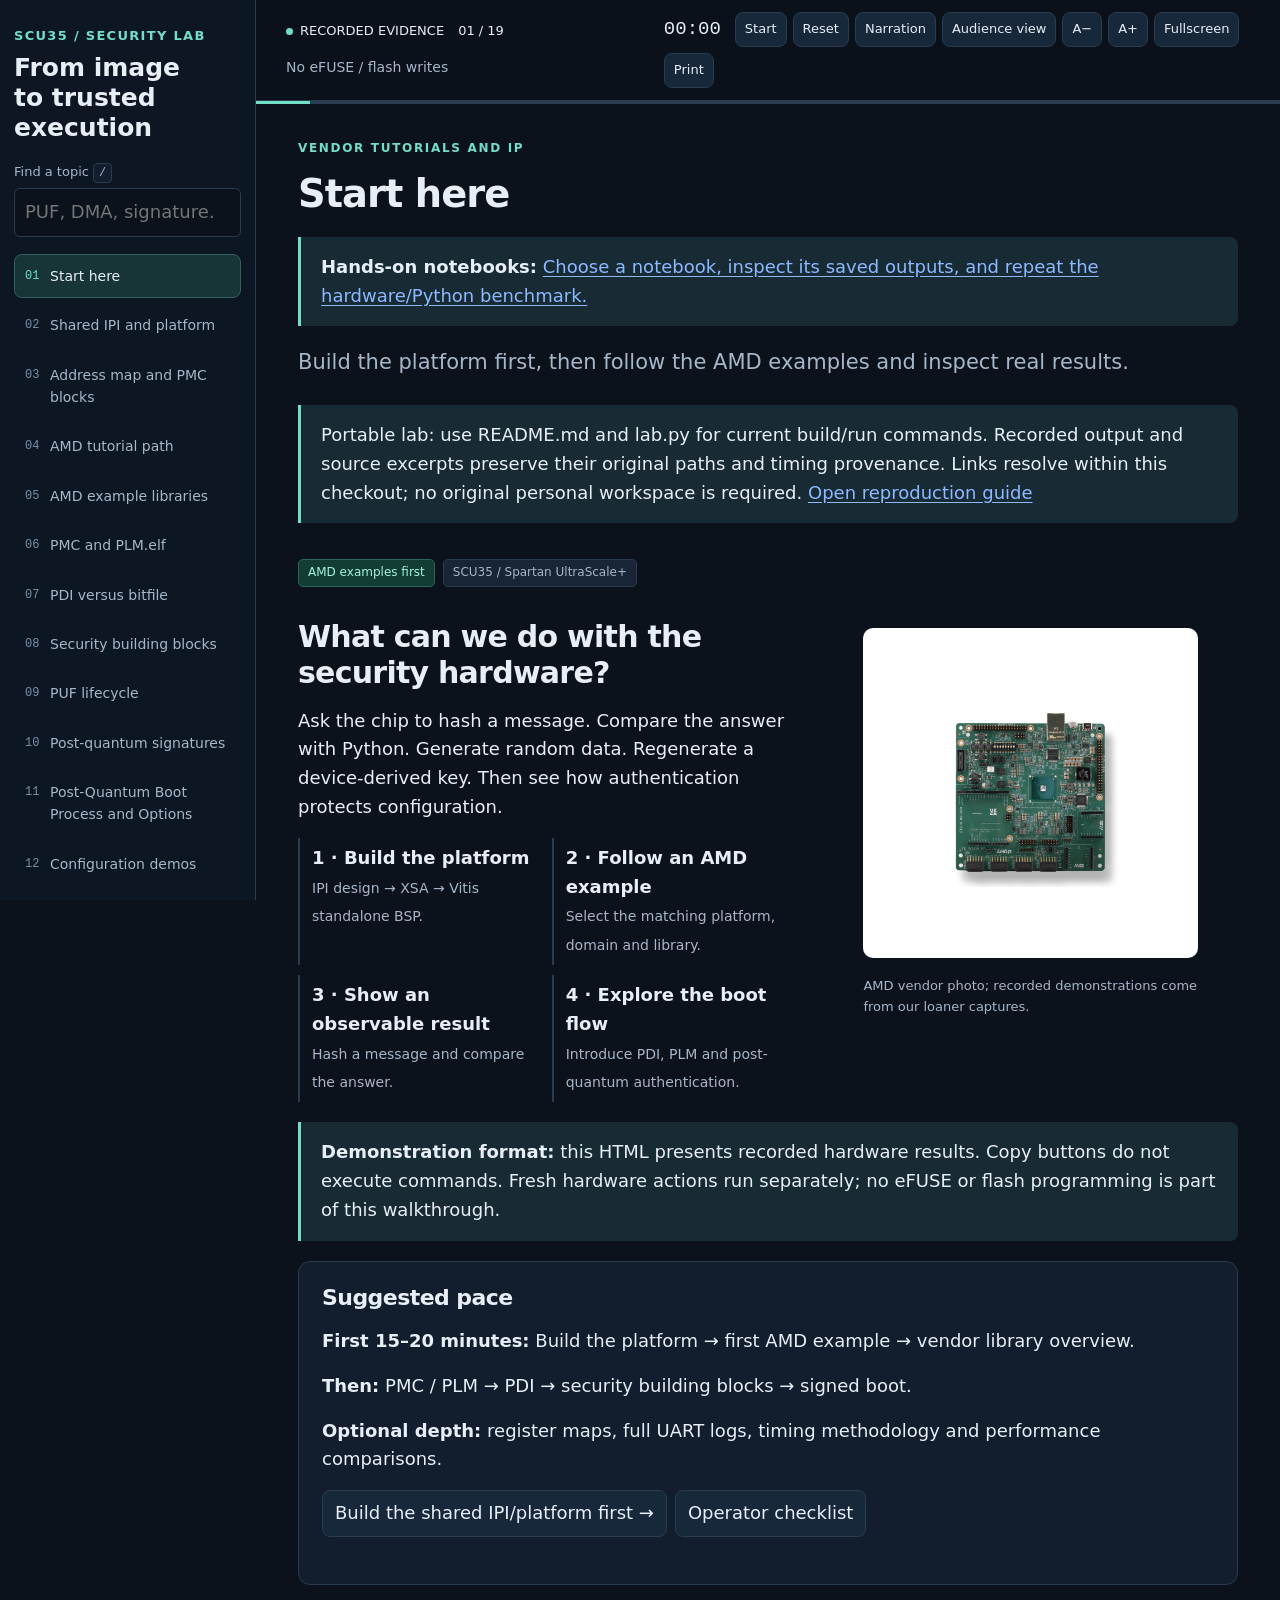
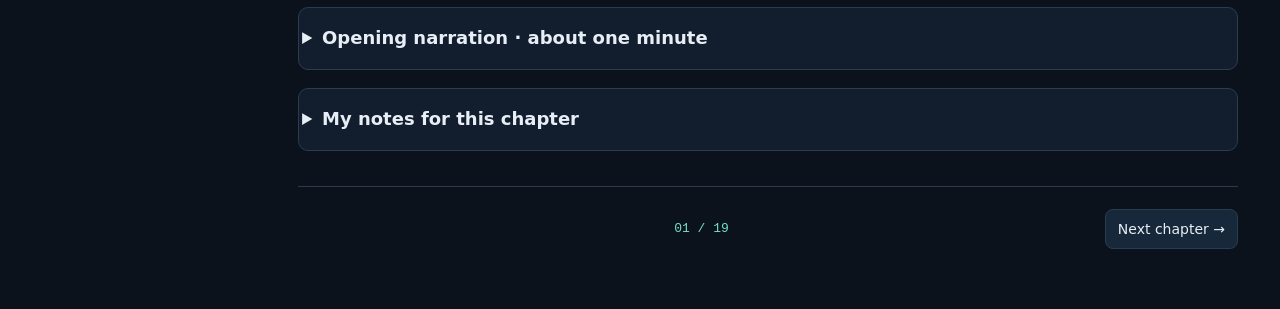
==== commit 71cba6d5: "Publish executed SCU35 notebooks and hosted walkthrough guide" ====
--- a/scu35/docs/presenter/index.html
+++ b/scu35/docs/presenter/index.html
@@ -1,8 +1,8 @@
 <!DOCTYPE html>
 
 <html lang="en"><head><meta charset="utf-8"/><meta content="width=device-width,initial-scale=1" name="viewport"/><meta content="Offline SCU35 PMC presenter with real image, hardware and runtime evidence." name="description"/><title>SCU35 presenter</title><script>document.documentElement.classList.add('js')</script><link href="style.css" rel="stylesheet"/></head><body>
-<div class="shell"><aside class="sidebar"><div class="brand">SCU35 / SECURITY LAB</div><div class="side-title">From image<br/>to trusted execution</div><label for="chapter-search">Find a topic <kbd>/</kbd></label><input id="chapter-search" placeholder="PUF, DMA, signature…" type="search"/><nav aria-label="Presentation chapters" aria-orientation="vertical" class="chapter-nav" role="tablist"><button aria-controls="start" aria-selected="true" class="chapter-tab" id="tab-start" role="tab" tabindex="0"><span class="num">01</span><span>Start here</span></button><button aria-controls="platform" aria-selected="false" class="chapter-tab" id="tab-platform" role="tab" tabindex="-1"><span class="num">02</span><span>Shared IPI and platform</span></button><button aria-controls="address-map" aria-selected="false" class="chapter-tab" id="tab-address-map" role="tab" tabindex="-1"><span class="num">03</span><span>Address map and PMC blocks</span></button><button aria-controls="tutorial" aria-selected="false" class="chapter-tab" id="tab-tutorial" role="tab" tabindex="-1"><span class="num">04</span><span>AMD tutorial path</span></button><button aria-controls="examples" aria-selected="false" class="chapter-tab" id="tab-examples" role="tab" tabindex="-1"><span class="num">05</span><span>AMD example libraries</span></button><button aria-controls="pmc" aria-selected="false" class="chapter-tab" id="tab-pmc" role="tab" tabindex="-1"><span class="num">06</span><span>PMC and PLM.elf</span></button><button aria-controls="pdi" aria-selected="false" class="chapter-tab" id="tab-pdi" role="tab" tabindex="-1"><span class="num">07</span><span>PDI versus bitfile</span></button><button aria-controls="crypto" aria-selected="false" class="chapter-tab" id="tab-crypto" role="tab" tabindex="-1"><span class="num">08</span><span>Security building blocks</span></button><button aria-controls="puf" aria-selected="false" class="chapter-tab" id="tab-puf" role="tab" tabindex="-1"><span class="num">09</span><span>PUF lifecycle</span></button><button aria-controls="quantum" aria-selected="false" class="chapter-tab" id="tab-quantum" role="tab" tabindex="-1"><span class="num">10</span><span>Post-quantum signatures</span></button><button aria-controls="pq-boot" aria-selected="false" class="chapter-tab" id="tab-pq-boot" role="tab" tabindex="-1"><span class="num">11</span><span>Post-Quantum Boot Process and Options</span></button><button aria-controls="boot" aria-selected="false" class="chapter-tab" id="tab-boot" role="tab" tabindex="-1"><span class="num">12</span><span>Configuration demos</span></button><button aria-controls="interfaces" aria-selected="false" class="chapter-tab" id="tab-interfaces" role="tab" tabindex="-1"><span class="num">13</span><span>PL service interfaces</span></button><button aria-controls="payload" aria-selected="false" class="chapter-tab" id="tab-payload" role="tab" tabindex="-1"><span class="num">14</span><span>User payload demos</span></button><button aria-controls="performance" aria-selected="false" class="chapter-tab" id="tab-performance" role="tab" tabindex="-1"><span class="num">15</span><span>Performance and tradeoffs</span></button><button aria-controls="gallery" aria-selected="false" class="chapter-tab" id="tab-gallery" role="tab" tabindex="-1"><span class="num">16</span><span>Screenshots and evidence</span></button><button aria-controls="runbook" aria-selected="false" class="chapter-tab" id="tab-runbook" role="tab" tabindex="-1"><span class="num">17</span><span>Runbook and questions</span></button><button aria-controls="ethernet" aria-selected="false" class="chapter-tab" id="tab-ethernet" role="tab" tabindex="-1"><span class="num">18</span><span>Complete example: Ethernet crypto</span></button></nav><div class="no-match" hidden="" id="no-match">No chapters match.</div><div class="side-bottom"><strong>Local presenter</strong><br/>Recorded evidence · Oct 25, 2026<br/>No hardware connection from HTML.<p>← → Chapters · A Audience<br/>N Notes · F Fullscreen</p></div></aside>
-<main><header class="toolbar"><div class="toolbar-left"><span><i class="recorded-dot"></i>RECORDED EVIDENCE</span><span id="chapter-position">01 / 18</span><span class="small">No eFUSE / flash writes</span></div><div class="toolbar-actions"><span class="timer presenter-only" id="timer">00:00</span><button aria-pressed="false" class="presenter-only" id="timer-toggle">Start</button><button class="presenter-only" id="timer-reset">Reset</button><button aria-pressed="false" class="presenter-only" id="notes-toggle">Narration</button><button aria-pressed="false" id="audience-toggle">Audience view</button><button aria-label="Decrease text size" id="font-down">A−</button><button aria-label="Increase text size" id="font-up">A+</button><button id="fullscreen">Fullscreen</button><button id="print-all">Print</button></div></header><div class="progress-track"><div id="chapter-progress"></div></div><div class="content"><section aria-labelledby="tab-start" class="chapter active" data-title="Start here" id="start" role="tabpanel"><div class="eyebrow">Vendor tutorials and IP</div><h1>Start here</h1><p class="lead">Build the platform first, then follow the AMD examples and inspect real results.</p><div class="callout" id="portable-notice">Portable lab: use README.md and lab.py for current build/run commands. Recorded output and source excerpts preserve their original paths and timing provenance. Links resolve within this checkout; no original personal workspace is required. <a href="../../README.md">Open reproduction guide</a></div><div class="hero-grid"><div><div class="tag-row"><span class="tag good">AMD examples first</span><span class="tag">SCU35 / Spartan UltraScale+</span></div><h2>What can we do with the security hardware?</h2><p>Ask the chip to hash a message. Compare the answer with Python. Generate random data. Regenerate a device-derived key. Then see how authentication protects configuration.</p><div class="fact-grid"><div class="fact"><strong>1 · Build the platform</strong><span>IPI design → XSA → Vitis standalone BSP.</span></div><div class="fact"><strong>2 · Follow an AMD example</strong><span>Select the matching platform, domain and library.</span></div><div class="fact"><strong>3 · Show an observable result</strong><span>Hash a message and compare the answer.</span></div><div class="fact"><strong>4 · Explore the boot flow</strong><span>Introduce PDI, PLM and post-quantum authentication.</span></div></div></div><figure><img alt="AMD vendor photograph of the SCU35 evaluation board" class="hero-photo" data-zoom="" src="assets/scu35_board.jpg" tabindex="0"/><figcaption class="caption">AMD vendor photo; recorded demonstrations come from our loaner captures.</figcaption></figure></div><div class="callout"><b>Demonstration format:</b> this HTML presents recorded hardware results. Copy buttons do not execute commands. Fresh hardware actions run separately; no eFUSE or flash programming is part of this walkthrough.</div><div class="panel"><h3>Suggested pace</h3><p><b>First 15–20 minutes:</b> Build the platform → first AMD example → vendor library overview.</p><p><b>Then:</b> PMC / PLM → PDI → security building blocks → signed boot.</p><p><b>Optional depth:</b> register maps, full UART logs, timing methodology and performance comparisons.</p><div class="tag-row"><button data-chapter="platform">Build the shared IPI/platform first →</button><button data-chapter="runbook">Operator checklist</button></div></div><details class="speaker presenter-only"><summary>Opening narration · about one minute</summary><div class="spoken"><p>Today we will start with examples supplied by AMD and use them to ask the security hardware to do something observable. Our first task is preparing the hardware handoff and the Vitis platform. Then we can build a hash example and check its answer.</p><p>We begin with the existing IP Integrator design, export its hardware description, and generate the matching standalone BSP. After that, we will move into configuration and signed boot.</p><p>The page contains recorded results. We can also run the separate notebook on hardware, but a browser button here does not control the FPGA. We keep permanent fuse and flash programming outside this loaner demonstration.</p></div><div class="operator-note">Show the board photograph, state the learning route, and move to Build the platform. Save benchmark numbers for later.</div></details><details class="presenter-only"><summary>My notes for this chapter</summary><textarea aria-label="Personal notes for Start here" class="editable-notes" data-notes="start" placeholder="Saved only in this browser. No upload."></textarea></details><div class="chapter-footer"><span></span><span class="chapter-mark">01 / 18</span><button data-next="">Next chapter →</button></div></section><section aria-labelledby="tab-platform" class="chapter" data-title="Shared IPI and platform" id="platform" role="tabpanel"><div class="eyebrow">First practical lesson</div><h1>Shared IPI and platform</h1><p class="lead">One IPI block design → one XSA → a shared Vitis platform for the AMD runtime examples.</p><div class="callout"><b>One shared hardware design.</b> Use <code>&lt;build_dir&gt;/ipi/sec.xpr</code>, block design <code>sys</code>, and its <code>hw.xsa</code> throughout the vendor runtime tutorials. Explain the hardware once, create the Vitis platform once, then change application code or enabled libraries as needed.</div><h2>1 · Inspect the shared IPI design</h2><figure class="panel"><div class="white-figure"><img alt="Actual Vivado export of the current AXI Timer design. Open the full-size image to read individual ports." data-caption="Actual Vivado export of the current AXI Timer design. Open the full-size image to read individual ports." data-zoom="" src="assets/timer_vivado.svg" tabindex="0"/></div><figcaption class="caption">Actual Vivado export of the current AXI Timer design. Open the full-size image to read individual ports. · Click to enlarge.</figcaption></figure><div class="table-wrap"><table><thead><tr><th>Block in our design</th><th>Vendor IP / role</th><th>What the audience should notice</th></tr></thead><tbody><tr><td><code>mb</code></td><td>MicroBlaze V processor</td><td>Runs the PL application, not the dedicated PMC firmware.</td></tr><tr><td><code>mb_local_memory</code></td><td>Local memory controllers and block RAM</td><td>Holds application instructions and data.</td></tr><tr><td><code>axi</code></td><td>AXI SmartConnect</td><td>Routes <code>mb/M_AXI_DP → axi/S00_AXI</code> to the peripherals.</td></tr><tr><td><code>pmc</code></td><td>PMC Bridge</td><td>The application’s access path to the hardened security functions.</td></tr><tr><td><code>uart</code></td><td>AXI UARTLite</td><td>Carries the demonstration results to the host.</td></tr><tr><td><code>timer</code></td><td>AMD AXI Timer 2.0</td><td>Replaces custom cycles_0 plus AXI GPIO in this revision. Two channels form a 64-bit timer.</td></tr></tbody></table></div><div class="callout"><b>Trace one request:</b> <code>mb/M_AXI_DP → axi/S00_AXI → pmc/S_AXI</code> reaches the PMC services through the bridge. Other branches provide UART results and AXI Timer measurements. The PL MicroBlaze V is distinct from the dedicated PMC processor.</div><div class="resource-list"><a href="../../README.md">Open the shared Vivado project</a><a href="assets/timer_vivado.svg">Full-size shared IPI diagram</a><a href="assets/timer_vivado.pdf">IPI diagram PDF</a></div><h2>2 · Export the XSA hardware handoff</h2><figure class="panel"><div class="white-figure"><img alt="One hardware design produces the XSA used to create the shared Vitis platform. Applications are built against that platform." data-caption="One hardware design produces the XSA used to create the shared Vitis platform. Applications are built against that platform." data-zoom="" src="assets/platform_flow.svg" tabindex="0"/></div><figcaption class="caption">One hardware design produces the XSA used to create the shared Vitis platform. Applications are built against that platform. · Click to enlarge.</figcaption></figure><div class="table-wrap"><table><thead><tr><th>Artifact</th><th>What it provides</th><th>Our file</th></tr></thead><tbody><tr><td>Vivado project / BD</td><td>MicroBlaze V, local BRAM, PMC Bridge, UARTLite and AXI Timer</td><td><a href="../../README.md">s35tmr/tmr.xpr</a> / sys</td></tr><tr><td>XSA</td><td>Hardware definition consumed by Vitis</td><td><a href="../../reference/timer/timer.xsa">sec35/timer/hw.xsa</a></td></tr><tr><td>Platform / BSP</td><td>Standalone mb domain, generated headers, drivers and libraries</td><td><a href="../../README.md">plat.xpfm</a></td></tr><tr><td>Application ELF</td><td>The next lesson: executable code built against that platform</td><td>Separate from the stock PMC plm.elf; building the platform does not build or run the application.</td></tr></tbody></table></div><p>Use the delivered <code>&lt;build_dir&gt;/hw.xsa</code> for this lesson. If you change the hardware, export a new XSA and update the platform. Selecting another security library does not by itself require another block design.</p><details class="deep-dive"><summary>Optional: reproduce the XSA export in Vivado Tcl</summary><div class="cli command"><div class="cli-head"><span><strong>Export the implemented hardware to a fresh file</strong> · READ / INSPECT · copy only</span><button aria-label="Copy Export the implemented hardware to a fresh file" class="copy" data-copy="code-37">Copy</button></div><pre id="code-37"># From the scu35 directory; creates the shared IPI/XSA
+<div class="shell"><aside class="sidebar"><div class="brand">SCU35 / SECURITY LAB</div><div class="side-title">From image<br/>to trusted execution</div><label for="chapter-search">Find a topic <kbd>/</kbd></label><input id="chapter-search" placeholder="PUF, DMA, signature…" type="search"/><nav aria-label="Presentation chapters" aria-orientation="vertical" class="chapter-nav" role="tablist"><button aria-controls="start" aria-selected="true" class="chapter-tab" id="tab-start" role="tab" tabindex="0"><span class="num">01</span><span>Start here</span></button><button aria-controls="platform" aria-selected="false" class="chapter-tab" id="tab-platform" role="tab" tabindex="-1"><span class="num">02</span><span>Shared IPI and platform</span></button><button aria-controls="address-map" aria-selected="false" class="chapter-tab" id="tab-address-map" role="tab" tabindex="-1"><span class="num">03</span><span>Address map and PMC blocks</span></button><button aria-controls="tutorial" aria-selected="false" class="chapter-tab" id="tab-tutorial" role="tab" tabindex="-1"><span class="num">04</span><span>AMD tutorial path</span></button><button aria-controls="examples" aria-selected="false" class="chapter-tab" id="tab-examples" role="tab" tabindex="-1"><span class="num">05</span><span>AMD example libraries</span></button><button aria-controls="pmc" aria-selected="false" class="chapter-tab" id="tab-pmc" role="tab" tabindex="-1"><span class="num">06</span><span>PMC and PLM.elf</span></button><button aria-controls="pdi" aria-selected="false" class="chapter-tab" id="tab-pdi" role="tab" tabindex="-1"><span class="num">07</span><span>PDI versus bitfile</span></button><button aria-controls="crypto" aria-selected="false" class="chapter-tab" id="tab-crypto" role="tab" tabindex="-1"><span class="num">08</span><span>Security building blocks</span></button><button aria-controls="puf" aria-selected="false" class="chapter-tab" id="tab-puf" role="tab" tabindex="-1"><span class="num">09</span><span>PUF lifecycle</span></button><button aria-controls="quantum" aria-selected="false" class="chapter-tab" id="tab-quantum" role="tab" tabindex="-1"><span class="num">10</span><span>Post-quantum signatures</span></button><button aria-controls="pq-boot" aria-selected="false" class="chapter-tab" id="tab-pq-boot" role="tab" tabindex="-1"><span class="num">11</span><span>Post-Quantum Boot Process and Options</span></button><button aria-controls="boot" aria-selected="false" class="chapter-tab" id="tab-boot" role="tab" tabindex="-1"><span class="num">12</span><span>Configuration demos</span></button><button aria-controls="interfaces" aria-selected="false" class="chapter-tab" id="tab-interfaces" role="tab" tabindex="-1"><span class="num">13</span><span>PL service interfaces</span></button><button aria-controls="payload" aria-selected="false" class="chapter-tab" id="tab-payload" role="tab" tabindex="-1"><span class="num">14</span><span>User payload demos</span></button><button aria-controls="performance" aria-selected="false" class="chapter-tab" id="tab-performance" role="tab" tabindex="-1"><span class="num">15</span><span>Performance and tradeoffs</span></button><button aria-controls="gallery" aria-selected="false" class="chapter-tab" id="tab-gallery" role="tab" tabindex="-1"><span class="num">16</span><span>Screenshots and evidence</span></button><button aria-controls="runbook" aria-selected="false" class="chapter-tab" id="tab-runbook" role="tab" tabindex="-1"><span class="num">17</span><span>Runbook and questions</span></button><button aria-controls="ethernet" aria-selected="false" class="chapter-tab" id="tab-ethernet" role="tab" tabindex="-1"><span class="num">18</span><span>Complete example: Ethernet crypto</span></button><button aria-controls="notebooks" aria-selected="false" class="chapter-tab" id="tab-notebooks" role="tab" tabindex="-1"><span class="num">19</span><span>Notebook walkthroughs</span></button></nav><div class="no-match" hidden="" id="no-match">No chapters match.</div><div class="side-bottom"><strong>Local presenter</strong><br/>Recorded evidence · Oct 25, 2026<br/>No hardware connection from HTML.<p>← → Chapters · A Audience<br/>N Notes · F Fullscreen</p></div></aside>
+<main><header class="toolbar"><div class="toolbar-left"><span><i class="recorded-dot"></i>RECORDED EVIDENCE</span><span id="chapter-position">01 / 18</span><span class="small">No eFUSE / flash writes</span></div><div class="toolbar-actions"><span class="timer presenter-only" id="timer">00:00</span><button aria-pressed="false" class="presenter-only" id="timer-toggle">Start</button><button class="presenter-only" id="timer-reset">Reset</button><button aria-pressed="false" class="presenter-only" id="notes-toggle">Narration</button><button aria-pressed="false" id="audience-toggle">Audience view</button><button aria-label="Decrease text size" id="font-down">A−</button><button aria-label="Increase text size" id="font-up">A+</button><button id="fullscreen">Fullscreen</button><button id="print-all">Print</button></div></header><div class="progress-track"><div id="chapter-progress"></div></div><div class="content"><section aria-labelledby="tab-start" class="chapter active" data-title="Start here" id="start" role="tabpanel"><div class="eyebrow">Vendor tutorials and IP</div><h1>Start here</h1><div class="callout" id="notebook-guide-link"><b>Hands-on notebooks:</b> <a data-chapter="notebooks" href="#notebooks">Choose a notebook, inspect its saved outputs, and repeat the hardware/Python benchmark.</a></div><p class="lead">Build the platform first, then follow the AMD examples and inspect real results.</p><div class="callout" id="portable-notice">Portable lab: use README.md and lab.py for current build/run commands. Recorded output and source excerpts preserve their original paths and timing provenance. Links resolve within this checkout; no original personal workspace is required. <a href="../../README.md">Open reproduction guide</a></div><div class="hero-grid"><div><div class="tag-row"><span class="tag good">AMD examples first</span><span class="tag">SCU35 / Spartan UltraScale+</span></div><h2>What can we do with the security hardware?</h2><p>Ask the chip to hash a message. Compare the answer with Python. Generate random data. Regenerate a device-derived key. Then see how authentication protects configuration.</p><div class="fact-grid"><div class="fact"><strong>1 · Build the platform</strong><span>IPI design → XSA → Vitis standalone BSP.</span></div><div class="fact"><strong>2 · Follow an AMD example</strong><span>Select the matching platform, domain and library.</span></div><div class="fact"><strong>3 · Show an observable result</strong><span>Hash a message and compare the answer.</span></div><div class="fact"><strong>4 · Explore the boot flow</strong><span>Introduce PDI, PLM and post-quantum authentication.</span></div></div></div><figure><img alt="AMD vendor photograph of the SCU35 evaluation board" class="hero-photo" data-zoom="" src="assets/scu35_board.jpg" tabindex="0"/><figcaption class="caption">AMD vendor photo; recorded demonstrations come from our loaner captures.</figcaption></figure></div><div class="callout"><b>Demonstration format:</b> this HTML presents recorded hardware results. Copy buttons do not execute commands. Fresh hardware actions run separately; no eFUSE or flash programming is part of this walkthrough.</div><div class="panel"><h3>Suggested pace</h3><p><b>First 15–20 minutes:</b> Build the platform → first AMD example → vendor library overview.</p><p><b>Then:</b> PMC / PLM → PDI → security building blocks → signed boot.</p><p><b>Optional depth:</b> register maps, full UART logs, timing methodology and performance comparisons.</p><div class="tag-row"><button data-chapter="platform">Build the shared IPI/platform first →</button><button data-chapter="runbook">Operator checklist</button></div></div><details class="speaker presenter-only"><summary>Opening narration · about one minute</summary><div class="spoken"><p>Today we will start with examples supplied by AMD and use them to ask the security hardware to do something observable. Our first task is preparing the hardware handoff and the Vitis platform. Then we can build a hash example and check its answer.</p><p>We begin with the existing IP Integrator design, export its hardware description, and generate the matching standalone BSP. After that, we will move into configuration and signed boot.</p><p>The page contains recorded results. We can also run the separate notebook on hardware, but a browser button here does not control the FPGA. We keep permanent fuse and flash programming outside this loaner demonstration.</p></div><div class="operator-note">Show the board photograph, state the learning route, and move to Build the platform. Save benchmark numbers for later.</div></details><details class="presenter-only"><summary>My notes for this chapter</summary><textarea aria-label="Personal notes for Start here" class="editable-notes" data-notes="start" placeholder="Saved only in this browser. No upload."></textarea></details><div class="chapter-footer"><span></span><span class="chapter-mark">01 / 19</span><button data-next="">Next chapter →</button></div></section><section aria-labelledby="tab-platform" class="chapter" data-title="Shared IPI and platform" id="platform" role="tabpanel"><div class="eyebrow">First practical lesson</div><h1>Shared IPI and platform</h1><p class="lead">One IPI block design → one XSA → a shared Vitis platform for the AMD runtime examples.</p><div class="callout"><b>One shared hardware design.</b> Use <code>&lt;build_dir&gt;/ipi/sec.xpr</code>, block design <code>sys</code>, and its <code>hw.xsa</code> throughout the vendor runtime tutorials. Explain the hardware once, create the Vitis platform once, then change application code or enabled libraries as needed.</div><h2>1 · Inspect the shared IPI design</h2><figure class="panel"><div class="white-figure"><img alt="Actual Vivado export of the current AXI Timer design. Open the full-size image to read individual ports." data-caption="Actual Vivado export of the current AXI Timer design. Open the full-size image to read individual ports." data-zoom="" src="assets/timer_vivado.svg" tabindex="0"/></div><figcaption class="caption">Actual Vivado export of the current AXI Timer design. Open the full-size image to read individual ports. · Click to enlarge.</figcaption></figure><div class="table-wrap"><table><thead><tr><th>Block in our design</th><th>Vendor IP / role</th><th>What the audience should notice</th></tr></thead><tbody><tr><td><code>mb</code></td><td>MicroBlaze V processor</td><td>Runs the PL application, not the dedicated PMC firmware.</td></tr><tr><td><code>mb_local_memory</code></td><td>Local memory controllers and block RAM</td><td>Holds application instructions and data.</td></tr><tr><td><code>axi</code></td><td>AXI SmartConnect</td><td>Routes <code>mb/M_AXI_DP → axi/S00_AXI</code> to the peripherals.</td></tr><tr><td><code>pmc</code></td><td>PMC Bridge</td><td>The application’s access path to the hardened security functions.</td></tr><tr><td><code>uart</code></td><td>AXI UARTLite</td><td>Carries the demonstration results to the host.</td></tr><tr><td><code>timer</code></td><td>AMD AXI Timer 2.0</td><td>Replaces custom cycles_0 plus AXI GPIO in this revision. Two channels form a 64-bit timer.</td></tr></tbody></table></div><div class="callout"><b>Trace one request:</b> <code>mb/M_AXI_DP → axi/S00_AXI → pmc/S_AXI</code> reaches the PMC services through the bridge. Other branches provide UART results and AXI Timer measurements. The PL MicroBlaze V is distinct from the dedicated PMC processor.</div><div class="resource-list"><a href="../../README.md">Open the shared Vivado project</a><a href="assets/timer_vivado.svg">Full-size shared IPI diagram</a><a href="assets/timer_vivado.pdf">IPI diagram PDF</a></div><h2>2 · Export the XSA hardware handoff</h2><figure class="panel"><div class="white-figure"><img alt="One hardware design produces the XSA used to create the shared Vitis platform. Applications are built against that platform." data-caption="One hardware design produces the XSA used to create the shared Vitis platform. Applications are built against that platform." data-zoom="" src="assets/platform_flow.svg" tabindex="0"/></div><figcaption class="caption">One hardware design produces the XSA used to create the shared Vitis platform. Applications are built against that platform. · Click to enlarge.</figcaption></figure><div class="table-wrap"><table><thead><tr><th>Artifact</th><th>What it provides</th><th>Our file</th></tr></thead><tbody><tr><td>Vivado project / BD</td><td>MicroBlaze V, local BRAM, PMC Bridge, UARTLite and AXI Timer</td><td><a href="../../README.md">s35tmr/tmr.xpr</a> / sys</td></tr><tr><td>XSA</td><td>Hardware definition consumed by Vitis</td><td><a href="../../reference/timer/timer.xsa">sec35/timer/hw.xsa</a></td></tr><tr><td>Platform / BSP</td><td>Standalone mb domain, generated headers, drivers and libraries</td><td><a href="../../README.md">plat.xpfm</a></td></tr><tr><td>Application ELF</td><td>The next lesson: executable code built against that platform</td><td>Separate from the stock PMC plm.elf; building the platform does not build or run the application.</td></tr></tbody></table></div><p>Use the delivered <code>&lt;build_dir&gt;/hw.xsa</code> for this lesson. If you change the hardware, export a new XSA and update the platform. Selecting another security library does not by itself require another block design.</p><details class="deep-dive"><summary>Optional: reproduce the XSA export in Vivado Tcl</summary><div class="cli command"><div class="cli-head"><span><strong>Export the implemented hardware to a fresh file</strong> · READ / INSPECT · copy only</span><button aria-label="Copy Export the implemented hardware to a fresh file" class="copy" data-copy="code-37">Copy</button></div><pre id="code-37"># From the scu35 directory; creates the shared IPI/XSA
 python lab.py build --phase hardware</pre></div><p>This writes a new handoff file, preserving the delivered hw.xsa. If using that new export, select hw.xsa as the Vitis input and update the build script’s XSA path accordingly. The recorded platform build below uses the delivered hw.xsa.</p></details><h2>3 · Create the shared Vitis platform</h2><div class="table-wrap"><table><thead><tr><th>Vitis Unified 2026.1 step</th><th>Selection for this SCU35 design</th></tr></thead><tbody><tr><td>Open a workspace</td><td>Use a short new directory. The recorded build uses <code>&lt;build_dir&gt;/vsw</code>.</td></tr><tr><td>File → New Component → Platform</td><td>Name the component <code>plat35</code>.</td></tr><tr><td>Select the hardware design</td><td>Browse to <code>&lt;build_dir&gt;/hw.xsa</code>.</td></tr><tr><td>Choose processor and operating system</td><td>Processor <code>mb</code> — MicroBlaze V; OS <code>standalone</code>; domain <code>mb</code>.</td></tr><tr><td>Create the platform</td><td>Check that the component uses this XSA and the mb processor. A different processor or old XSA means the wrong platform.</td></tr></tbody></table></div><p class="small">AMD procedure: <a href="https://docs.amd.com/r/en-US/ug1400-vitis-embedded/Creating-a-Platform-Component-from-XSA">Create a platform component from XSA</a>.</p><h2>4 · Configure and build the BSP</h2><p>Open the platform’s <code>vitis-comp.json</code>, expand the <code>mb</code> domain and open <b>Board Support Package</b>. Enable <code>xilsecure</code> for the first SHA lesson. Our preparation script also builds <code>xilpuf</code> and <code>xilnvm</code> for later source walkthroughs; compiling a library executes none of its examples.</p><div class="table-wrap"><table><thead><tr><th>Check before continuing</th><th>Expected result</th></tr></thead><tbody><tr><td>Processor / domain</td><td>MicroBlaze V instance <code>mb</code>, standalone domain <code>mb</code></td></tr><tr><td>Timer driver</td><td><code>tmrctr</code> / AXI Timer; no old AXI GPIO timer mapping</td></tr><tr><td>Random peripheral</td><td><code>PMCL_TRNG</code> mapped to <code>XTrngpsx</code></td></tr><tr><td>BSP output</td><td>Generated <code>xparameters.h</code>, driver configuration and compiled libraries</td></tr><tr><td>Platform output</td><td><code>&lt;build_dir&gt;/vsw/plat/export/plat/plat.xpfm</code></td></tr></tbody></table></div><p class="small">AMD reference: <a href="https://docs.amd.com/r/en-US/ug1400-vitis-embedded/Board-Support-Package-Settings-Page">BSP settings, libraries and driver assignments</a>.</p><div class="cli output"><div class="cli-head"><span><strong>Recorded platform-build validation</strong> · RECORDED OUTPUT · selected lines</span><button aria-label="Copy Recorded platform-build validation" class="copy" data-copy="code-38">Copy</button></div><pre id="code-38">{
   "overall": "PASS",
   "tool": "Vitis 2026.1",
@@ -28,11 +28,11 @@
 TMR_TEST,monotonic,1000,37,51
 TMR_META,axi_timer,64,100000000,40000000
 CMP_META,2,100000000,20,10,7d1bf77bc454dd1f,34
-CMP_DONE,0</pre></div><span class="source">Source evidence · <a href="../../evidence/timer/uart.txt">sec35\timer\runs\20261025T173733720\uart.txt</a></span><details><summary>Original IPI revision used by the retained signed/encrypted boot captures</summary><div class="callout"><b>Two processors, two phases.</b> The dedicated PMC executes configuration firmware. The IPI <code>mb</code> is a separate MicroBlaze V implemented in PL. Its application starts after configuration; it does not establish the initial boot trust decision.</div><h2>1 · Open the real IPI block design</h2><div class="cli command"><div class="cli-head"><span><strong>Vivado 2026.1 Tcl — open the delivered project</strong> · READ / INSPECT · copy only</span><button aria-label="Copy Vivado 2026.1 Tcl — open the delivered project" class="copy" data-copy="code-24">Copy</button></div><pre id="code-24"># Open &lt;build_dir&gt;/ipi/sec.xpr in Vivado; inspect the sys block design.</pre></div><figure class="panel"><div class="white-figure"><img alt="Actual sys block design exported by Vivado 2026.1 from s35cmp/cmp.xpr. Click to enlarge and read the ports." data-caption="Actual sys block design exported by Vivado 2026.1 from s35cmp/cmp.xpr. Click to enlarge and read the ports." data-zoom="" src="assets/sys_vivado.svg" tabindex="0"/></div><figcaption class="caption">Actual sys block design exported by Vivado 2026.1 from s35cmp/cmp.xpr. Click to enlarge and read the ports. · Click to enlarge.</figcaption></figure><span class="source">Source evidence · <a href="../../README.md">s35cmp\cmp.srcs\sources_1\bd\sys\sys.bd</a></span><div class="resource-list"><a href="assets/sys_vivado.svg">Open full-size Vivado SVG</a><a href="assets/sys_vivado.pdf">Open Vivado PDF export</a><a href="assets/bd_export.json">Export provenance and source hashes</a></div><div class="table-wrap"><table><thead><tr><th>IPI interface net</th><th>Actual endpoints</th></tr></thead><tbody><tr><td>mb_M_AXI_DP</td><td><code>mb/M_AXI_DP → axi/S00_AXI</code></td></tr><tr><td>axi_M00_AXI</td><td><code>axi/M00_AXI → uart/S_AXI</code></td></tr><tr><td>axi_M01_AXI</td><td><code>axi/M01_AXI → pmc/S_AXI</code></td></tr><tr><td>axi_M02_AXI</td><td><code>axi/M02_AXI → timer/S_AXI</code></td></tr></tbody></table></div><div class="callout"><b>The block named timer is AXI GPIO.</b> It reads <code>cycles_0/count</code> through <code>timer/gpio_io_i</code>. The custom 100 MHz counter supplies the runtime timing samples; this design does not instantiate an AXI Timer IP.</div><div class="table-wrap"><table><thead><tr><th>Artifact</th><th>Role</th></tr></thead><tbody><tr><td><code>s35cmp/cmp.xpr</code> / <code>sys.bd</code></td><td>Vivado 2026.1; xcsu35p-sbvb625-2-e; PL hardware design</td></tr><tr><td><code>sec35/compare/bench.elf</code></td><td>MicroBlaze V application initialized into PL BRAM</td></tr><tr><td><code>plm.elf</code></td><td>Stock AMD firmware packaged for the dedicated PMC; separate from bench.elf</td></tr><tr><td><code>design.rcdo</code></td><td>PL configuration stream from the implemented design, including application initialization</td></tr><tr><td><code>signed.pdi</code> / <code>combo.pdi</code></td><td>Bootgen packages the same real PL payload with the selected image protections</td></tr></tbody></table></div><details><summary>Address Editor: selected regions from this exact BD</summary><div class="table-wrap"><table><thead><tr><th>Segment</th><th>Base address</th><th>Size</th></tr></thead><tbody><tr><td>SEG_dlmb_bram_if_cntlr_Mem</td><td><code>0x00000000</code></td><td>128K</td></tr><tr><td>SEG_pmc_pmcl_dma_0</td><td><code>0x040E0000</code></td><td>64K</td></tr><tr><td>SEG_pmc_pmcl_sha3_0</td><td><code>0x04100000</code></td><td>64K</td></tr><tr><td>SEG_pmc_pmcl_aes_0</td><td><code>0x040F0000</code></td><td>64K</td></tr><tr><td>SEG_pmc_pmcl_puf_0</td><td><code>0x04080000</code></td><td>64K</td></tr><tr><td>SEG_pmc_pmcl_trng_0</td><td><code>0x04120000</code></td><td>64K</td></tr></tbody></table></div><p>These mappings describe connectivity; they do not authorize arbitrary writes to configuration or key-storage registers. The runtime demo uses its matched drivers and owned buffers.</p></details><h2>2 · Present the design in Vivado</h2><ol><li>Open <code>sys</code> and locate <code>mb</code>. Follow ILMB and DLMB to local memory.</li><li>Follow <code>mb/M_AXI_DP</code> into <code>axi/S00_AXI</code>. Identify the separate UART, PMC bridge and timer branches.</li><li>Highlight <code>pmc/S_AXI</code>. The bridge exposes the hardened PMC services; the SHA and AES engines are not soft IP blocks instantiated in this PL design.</li><li>Open Address Editor and compare the mapped regions with the source table above.</li><li>Point out <code>mdm_1</code>, reset logic and <code>cycles_0</code>. The UART carries captured application results; runtime timing does not include JTAG upload/readout.</li></ol><details class="speaker presenter-only"><summary>IPI chapter narration · 4–6 minutes</summary><div class="spoken"><p>This is an actual export from Vivado of the block design used by our functional crypto demo. Start at mb: that is a MicroBlaze V implemented in programmable logic. Follow its instruction and data memory buses to the local BRAM, where the application is initialized.</p><p>The AXI data port goes to an interconnect with three peripheral branches. One reaches the UART, another reaches the timer, and the PMC branch reaches the hardened security system. We do not have separate SHA or AES soft cores instantiated in this design.</p><p>There are two processors to keep track of. The MicroBlaze V here runs bench.elf after configuration. The dedicated PMC runs the configuration firmware packaged as plm.elf. The bridge connects our running PL software to PMC services; it does not make the PL processor the initial root of trust.</p><p>In Address Editor, we can see the regions the driver uses for SHA, AES, DMA, PUF and other functions. A mapped register window is connectivity, not proof that every operation is safe or supported. Our examples use the matching drivers and their allocated buffers.</p><p>For the audience, the important path is application, AXI interconnect, PMC bridge, then hardened cryptographic functions. The next chapter moves earlier in time to explain how this PL application is authenticated and configured before it runs.</p></div><div class="operator-note"><b>Screen:</b> Enlarge the Vivado SVG or open the PDF; trace mb, BRAM, axi and pmc. Then show Address Editor in Vivado if desired.</div></details><div class="resource-list"><a href="../../README.md">Open Vivado project</a><a href="../../README.md">Open sys.bd source</a></div></details></details><details class="presenter-only"><summary>My notes for this chapter</summary><textarea aria-label="Personal notes for Shared IPI and platform" class="editable-notes" data-notes="platform" placeholder="Saved only in this browser. No upload."></textarea></details><div class="chapter-footer"><button data-prev="">← Previous chapter</button><span class="chapter-mark">02 / 18</span><button data-next="">Next chapter →</button></div></section><section aria-labelledby="tab-address-map" class="chapter" data-title="Address map and PMC blocks" id="address-map" role="tabpanel"><div class="eyebrow">Hardware reference · before the AMD examples</div><h1>Address map and PMC blocks</h1><p class="lead">A guided summary of every segment in the Address Editor screenshot, with its role in the shared platform and security demonstrations.</p><div class="callout"><b>Read this as the PL processor’s address book.</b> The supplied screenshot shows <code>microblaze_riscv_0/Data</code>. Our shared design calls that processor <code>mb</code> and the bridge <code>pmc</code>. The bridge exposes windows into existing hardened blocks; these rows do not instantiate another copy of each crypto engine.</div><figure class="panel"><div class="white-figure"><img alt="Conceptual address-routing diagram, not a Vivado screen capture. The actual shared BD export is in chapter 2." data-caption="Conceptual address-routing diagram, not a Vivado screen capture. The actual shared BD export is in chapter 2." data-zoom="" src="assets/address_flow.svg" tabindex="0"/></div><figcaption class="caption">Conceptual address-routing diagram, not a Vivado screen capture. The actual shared BD export is in chapter 2. · Click to enlarge.</figcaption></figure><h2>How to read the columns</h2><div class="table-wrap"><table><thead><tr><th>Column</th><th>Meaning</th></tr></thead><tbody><tr><td>Name / Interface</td><td>Instance and target interface reached by an access from this processor.</td></tr><tr><td>Slave Segment</td><td>Named target register, memory or stream aperture.</td></tr><tr><td>Master Base Address</td><td>First CPU address assigned to that segment.</td></tr><tr><td>Range / Master High Address</td><td>Decode span and inclusive last address: high = base + range − 1. A 64 KiB window does not imply 64 KiB of usable registers or payload RAM.</td></tr></tbody></table></div><h2>PL processor, debug and application memory</h2><div class="table-wrap"><table><thead><tr><th>Screenshot entry</th><th>Screenshot base → high</th><th>Purpose</th><th>Shared timer design</th></tr></thead><tbody><tr><td>mdm_1/S_AXI</td><td><code>0x44A00000 → 0x44A0FFFF</code> · 64 KiB</td><td>PL processor debug-module register window; separate from the dedicated PMC processor.</td><td>No equivalent mapped MDM segment in the delivered mb/Data snapshot.</td></tr><tr><td>microblaze_riscv_0_axi_intc/S_AXI</td><td><code>0x41200000 → 0x4120FFFF</code> · 64 KiB</td><td>PL AXI interrupt controller: routes enabled peripheral interrupts to the PL CPU.</td><td>No equivalent mapped AXI INTC segment in the delivered snapshot; benchmark timer is polled.</td></tr><tr><td>Local memory / dlmb_bram_if_cntlr/SLMB</td><td><code>0x00000000 → 0x0001FFFF</code> · 128 KiB</td><td>PL MicroBlaze V application instructions/data, stack and heap according to the linker script.</td><td>Same 128 KiB address span; distinct from PMC firmware RAM.</td></tr></tbody></table></div><h2>All 18 PMC Bridge windows in your screenshot</h2><p>Base, high address and range below are also checked against <code>hw/sys.bd</code>. Names preserve the screenshot spelling, including <code>PMC_AES</code>.</p><div class="table-wrap"><table><thead><tr><th>Bridge interface / block</th><th>Base / high / range</th><th>What it does</th><th>Presentation and demo connection</th></tr></thead><tbody><tr><td><code>CCU_APB</code><br/>Configuration control registers<br/><a class="register-link" href="https://docs.amd.com/r/en-US/ug1679-spartan-ultrascaleplus-registers/CCU_APB-Module" rel="noopener noreferrer" target="_blank">CCU_APB registers · UG1679</a></td><td><code>0x04130000<br/>0x0413FFFF</code><br/>64 KiB</td><td>Control/status interface for the configuration control unit.</td><td>Explain PL configuration; no arbitrary register writes.</td></tr><tr><td><code>CCU_RD_STREAM</code><br/>Configuration read stream<br/><a class="register-link" href="https://docs.amd.com/r/en-US/ug1679-spartan-ultrascaleplus-registers/CCU_APB-Module" rel="noopener noreferrer" target="_blank">Related CCU_APB control registers</a><br/><small>Stream aperture; linked page documents the associated control block, not this data aperture.</small></td><td><code>0x04060000<br/>0x0406FFFF</code><br/>64 KiB</td><td>Configuration readback data aperture.</td><td>Architecture walkthrough; no new readback qualification.</td></tr><tr><td><code>CCU_WR_STREAM</code><br/>Configuration write stream<br/><a class="register-link" href="https://docs.amd.com/r/en-US/ug1679-spartan-ultrascaleplus-registers/CCU_APB-Module" rel="noopener noreferrer" target="_blank">Related CCU_APB control registers</a><br/><small>Stream aperture; linked page documents the associated control block, not this data aperture.</small></td><td><code>0x04070000<br/>0x0407FFFF</code><br/>64 KiB</td><td>Configuration write-data aperture.</td><td>Relate to PL configuration carried by the PDI.</td></tr><tr><td><code>PLM_CONFIG</code><br/>PMC firmware/configuration memory window<br/><a class="register-link" href="https://docs.amd.com/r/en-US/ug860-spartan-ultrascale-config/References" rel="noopener noreferrer" target="_blank">Register-guide access · UG1680 / DSL</a><br/><small>No dedicated public UG1679 subsection found. This link identifies the security register guide and its Design Security Lounge access requirement; it is not a register subsection.</small></td><td><code>0x04020000<br/>0x0402FFFF</code><br/>64 KiB</td><td>Memory region used by the PMC firmware; not a separate PLM processor.</td><td>Explain plm.elf placement and reviewed shared buffers. Mapped RAM is not automatically free.</td></tr><tr><td><code>PMC_AES</code><br/>AES engine<br/><a class="register-link" href="https://github.com/Xilinx/embeddedsw/blob/b5cd5477bb44b9fadd98be10ea2f12705b9287f3/lib/sw_services/xilsecure/src/server/core/aes/xsecure_aes_core_hw.h" rel="noopener noreferrer" target="_blank">AES register definitions · AMD source</a><br/><small>Public driver definitions; complete security-register documentation is UG1680 in the Design Security Lounge.</small></td><td><code>0x040F0000<br/>0x040FFFFF</code><br/>64 KiB</td><td>Hardened AES-GCM encryption/decryption block.</td><td>Known plaintext/ciphertext/tag tests, bad-tag rejection and PUF-key data protection.</td></tr><tr><td><code>PMCL_DMA</code><br/>PMC DMA<br/><a class="register-link" href="https://docs.amd.com/r/en-US/ug860-spartan-ultrascale-config/References" rel="noopener noreferrer" target="_blank">Register-guide access · UG1680 / DSL</a><br/><small>No dedicated public UG1679 subsection found. This link identifies the security register guide and its Design Security Lounge access requirement; it is not a register subsection.</small></td><td><code>0x040E0000<br/>0x040EFFFF</code><br/>64 KiB</td><td>Moves data for the PMC stream and crypto paths under software control.</td><td>Explain resident-buffer throughput; separate transfer, setup and crypto cost.</td></tr><tr><td><code>PMCL_EFUSE</code><br/>Persistent security storage control<br/><a class="register-link" href="https://docs.amd.com/r/en-US/ug1679-spartan-ultrascaleplus-registers/EFUSE-Module" rel="noopener noreferrer" target="_blank">EFUSE registers · UG1679</a></td><td><code>0x04160000<br/>0x0416FFFF</code><br/>64 KiB</td><td>Access to eFUSE control/status and documented read interfaces.</td><td>Read-only source review. No eFUSE programming; secret AES keys are not a readable dump.</td></tr><tr><td><code>PMCL_GLOBAL</code><br/>Global PMC control/status<br/><a class="register-link" href="https://docs.amd.com/r/en-US/ug1679-spartan-ultrascaleplus-registers/GLOBAL-Module" rel="noopener noreferrer" target="_blank">GLOBAL registers · UG1679</a></td><td><code>0x040A0000<br/>0x040BFFFF</code><br/>128 KiB</td><td>Global PMC controls and status, including clock/reset-related settings.</td><td>Explain system context; not a timed cryptographic method.</td></tr><tr><td><code>PMCL_OSPI</code><br/>Boot-flash controller<br/><a class="register-link" href="https://docs.amd.com/r/en-US/ug1679-spartan-ultrascaleplus-registers/OSPI_QSPI-Module" rel="noopener noreferrer" target="_blank">OSPI_QSPI registers · UG1679</a></td><td><code>0x04090000<br/>0x0409FFFF</code><br/>64 KiB</td><td>Controller interface for external serial boot flash.</td><td>Explain boot-source options. No flash writes; native OSPI operation is not established by our captures.</td></tr><tr><td><code>PMCL_PUF</code><br/>Device-specific key derivation<br/><a class="register-link" href="https://github.com/Xilinx/embeddedsw/blob/b5cd5477bb44b9fadd98be10ea2f12705b9287f3/lib/sw_services/xilpuf/src/spartanup/xpuf_hw.h" rel="noopener noreferrer" target="_blank">PUF register definitions · AMD source</a><br/><small>Public driver definitions; complete security-register documentation is UG1680 in the Design Security Lounge.</small></td><td><code>0x04080000<br/>0x0408FFFF</code><br/>64 KiB</td><td>PUF registration/regeneration control with helper data.</td><td>RAM-only helper-data lifecycle and PUF-derived AES tests; no permanent enrollment.</td></tr><tr><td><code>PMCL_SHA3</code><br/>SHA3 / SHAKE engine<br/><a class="register-link" href="https://github.com/Xilinx/embeddedsw/blob/b5cd5477bb44b9fadd98be10ea2f12705b9287f3/lib/sw_services/xilsecure/src/server/spartanup/xsecure_sha_hw.h" rel="noopener noreferrer" target="_blank">SHA3 register definitions · AMD source</a><br/><small>Public driver definitions; complete security-register documentation is UG1680 in the Design Security Lounge.</small></td><td><code>0x04100000<br/>0x0410FFFF</code><br/>64 KiB</td><td>Hardened hash engine used for SHA3-256 and SHAKE-256 on SU35P.</td><td>Known-answer tests and hash-based LMS/HSS verification. No separate LMS/HSS hardware aperture.</td></tr><tr><td><code>PMCL_SLAVE_BOOT</code><br/>Slave-boot control/status<br/><a class="register-link" href="https://docs.amd.com/r/en-US/ug1679-spartan-ultrascaleplus-registers/SBI-Module" rel="noopener noreferrer" target="_blank">SBI registers · UG1679</a></td><td><code>0x04110000<br/>0x0411FFFF</code><br/>64 KiB</td><td>Registers associated with receiving a configuration image through slave boot interfaces.</td><td>Explain image ingress; not a claim every boot interface has been exercised.</td></tr><tr><td><code>PMCL_TAP</code><br/>JTAG TAP control interface<br/><a class="register-link" href="https://docs.amd.com/r/en-US/ug1679-spartan-ultrascaleplus-registers/TAP-Module" rel="noopener noreferrer" target="_blank">TAP registers · UG1679</a></td><td><code>0x040C0000<br/>0x040DFFFF</code><br/>128 KiB</td><td>PMC-side interface associated with the JTAG test/configuration access path.</td><td>Explain programming/debug context; this is distinct from the PL MDM debug block.</td></tr><tr><td><code>PMCL_TRNG</code><br/>Random-number generator<br/><a class="register-link" href="https://github.com/Xilinx/embeddedsw/blob/b5cd5477bb44b9fadd98be10ea2f12705b9287f3/XilinxProcessorIPLib/drivers/trngpsx/src/xtrngpsx_hw.h" rel="noopener noreferrer" target="_blank">TRNG register definitions · AMD source</a><br/><small>Public driver definitions; complete security-register documentation is UG1680 in the Design Security Lounge.</small></td><td><code>0x04120000<br/>0x0412FFFF</code><br/>64 KiB</td><td>Hardened random-generation peripheral, exposed through the XTrngpsx driver.</td><td>HRNG/DRNG/PTRNG examples and smoke tests; not entropy certification.</td></tr><tr><td><code>RV_IOMODULE</code><br/>PMC processor support I/O<br/><a class="register-link" href="https://docs.amd.com/r/en-US/ug860-spartan-ultrascale-config/References" rel="noopener noreferrer" target="_blank">Register-guide access · UG1680 / DSL</a><br/><small>No dedicated public UG1679 subsection found. This link identifies the security register guide and its Design Security Lounge access requirement; it is not a register subsection.</small></td><td><code>0x04040000<br/>0x04040FFF</code><br/>4 KiB</td><td>Support peripheral for the dedicated PMC RISC-V processor.</td><td>Firmware/control context; not the PL MicroBlaze V UART or the external AXI Timer.</td></tr><tr><td><code>RV_RAM_DATA_ECC_CTRL</code><br/>PMC data-RAM error correction<br/><a class="register-link" href="https://docs.amd.com/r/en-US/ug860-spartan-ultrascale-config/References" rel="noopener noreferrer" target="_blank">Register-guide access · UG1680 / DSL</a><br/><small>No dedicated public UG1679 subsection found. This link identifies the security register guide and its Design Security Lounge access requirement; it is not a register subsection.</small></td><td><code>0x04042000<br/>0x04042FFF</code><br/>4 KiB</td><td>Control/status for error correction on PMC data RAM.</td><td>Reliability walkthrough only; ECC correction/injection is not demonstrated here.</td></tr><tr><td><code>RV_RAM_INSTR_ECC_CTRL</code><br/>PMC instruction-RAM error correction<br/><a class="register-link" href="https://docs.amd.com/r/en-US/ug860-spartan-ultrascale-config/References" rel="noopener noreferrer" target="_blank">Register-guide access · UG1680 / DSL</a><br/><small>No dedicated public UG1679 subsection found. This link identifies the security register guide and its Design Security Lounge access requirement; it is not a register subsection.</small></td><td><code>0x04041000<br/>0x04041FFF</code><br/>4 KiB</td><td>Control/status for error correction on PMC instruction RAM.</td><td>Explain memory integrity. ECC here means error-correcting code, not elliptic-curve cryptography.</td></tr><tr><td><code>SLAVE_BOOT_STREAM</code><br/>Slave-boot data stream<br/><a class="register-link" href="https://docs.amd.com/r/en-US/ug1679-spartan-ultrascaleplus-registers/SBI-Module" rel="noopener noreferrer" target="_blank">Related SBI control registers</a><br/><small>Stream aperture; linked page documents the associated control block, not this data aperture.</small></td><td><code>0x04050000<br/>0x0405FFFF</code><br/>64 KiB</td><td>Data aperture for incoming slave-boot image traffic.</td><td>Distinguish image bytes from PMCL_SLAVE_BOOT control registers.</td></tr></tbody></table></div><div class="callout"><b>Register documentation:</b> each block above has a reference link. UG1679 provides six public module sections. Stream rows link to their related control section. AES, SHA3, PUF and TRNG link to pinned public AMD register-definition headers. Other rows identify the UG1680 access reference where no dedicated public subsection was found. UG1680 covers SU35P and requires Design Security Lounge access; UG1687 is for other device sizes. External documentation requires internet access.</div><span class="source">Register-link check results · <a href="../../README.md">docs\pmc\presenter\register_links.json</a></span><span class="source">Checked address-map source · <a href="../../hw/sys.bd">sec35\timer\inputs\sys_final.bd</a></span><h2>Two additional windows in our shared benchmark design</h2><div class="table-wrap"><table><thead><tr><th>Peripheral</th><th>Base → high</th><th>How we use it</th></tr></thead><tbody><tr><td>AXI Timer</td><td><code>0x40000000 → 0x4000FFFF</code> · 64 KiB</td><td>100 MHz, two cascaded 32-bit counters. Coherent 64-bit reads; current CMP elapsed fields use the low 32 bits.</td></tr><tr><td>AXI UARTLite</td><td><code>0x40600000 → 0x4060FFFF</code> · 64 KiB</td><td>Result telemetry. UART output and JTAG loading/readout are outside the timed operation interval.</td></tr></tbody></table></div><div class="callout"><b>Watch the leading zero:</b> PMC TRNG is <code>0x04120000</code>; the screenshot’s PL interrupt controller is <code>0x41200000</code>. CCU read stream is <code>0x04060000</code>; our UART is <code>0x40600000</code>. These are different addresses.</div><h2>What to say during the livestream</h2><div class="panel"><p>“The soft processor runs our demo application from BRAM. Its AXI address selects either a PL peripheral or the PMC Bridge. Through that bridge, the application uses the hardened hash, encryption, PUF and random-generation services. The dedicated PMC processor runs its own firmware. Boot authentication uses the same security architecture, but a successful application-level test and a successful authenticated boot are separate demonstrations.”</p></div><h2>Audit this stage before building software</h2><ol><li>In Vivado, open Address Editor under your PL CPU’s Data space. Match every PMC base/range against this table.</li><li>Check your own debug, interrupt, UART and timer instances; their PL addresses may differ from the screenshot.</li><li>Validate the BD, export your XSA, then compare generated BSP addresses with this same hardware revision.</li><li>Use the AMD drivers for the selected demo. A visible window alone proves neither successful access nor permission to change its contents.</li></ol><div class="callout">Loaner scope remains unchanged: no eFUSE or flash programming. Configuration, global-control, TAP and ECC rows are explanatory unless a specific reviewed test is identified. HSS-SHAKE256 is hash-based post-quantum authentication; RAM ECC is unrelated to post-quantum cryptography.</div><p class="small">AMD references: <a href="https://docs.amd.com/r/en-US/ug1704-spartan-ultrascaleplus-libraries/XPM_PMC_BRIDGE">PMC Bridge (UG1704)</a>, <a href="https://docs.amd.com/r/en-US/ug1704-spartan-ultrascaleplus-libraries/AXI32">AXI32 runtime access</a>, and <a href="https://docs.amd.com/r/en-US/ug1679-spartan-ultrascaleplus-registers">Spartan UltraScale+ register reference (UG1679)</a>. Address assignments above come from the supplied screenshot and the local BD; demo status comes from the retained captures described in later chapters.</p><details class="presenter-only"><summary>My notes for this chapter</summary><textarea aria-label="Personal notes for Address map and PMC blocks" class="editable-notes" data-notes="address-map" placeholder="Saved only in this browser. No upload."></textarea></details><div class="chapter-footer"><button data-prev="">← Previous chapter</button><span class="chapter-mark">03 / 18</span><button data-next="">Next chapter →</button></div></section><section aria-labelledby="tab-tutorial" class="chapter" data-title="AMD tutorial path" id="tutorial" role="tabpanel"><div class="eyebrow">Vendor tutorials and IP</div><h1>AMD tutorial path</h1><p class="lead">One simple experiment first: hash a known message and independently check the result.</p><div class="callout"><b>Prerequisite:</b> complete Build the platform first: import hw.xsa, build plat35 and select its standalone mb domain. The hash source below is the next application step.</div><div class="callout"><b>First lesson:</b> “Give the chip a message, get a digest, check the answer.” This introduces one API and one observable result before boot certificates or performance numbers.</div><div class="table-wrap"><table><thead><tr><th>Step</th><th>What to show</th><th>What to say</th></tr></thead><tbody><tr><td>1 · Open the AMD source</td><td><a href="https://github.com/Xilinx/embeddedsw/blob/b5cd5477bb44b9fadd98be10ea2f12705b9287f3/lib/sw_services/xilsecure/examples/xilsecure_spartanup_sha_server_example.c">Spartan SHA server example</a></td><td>This is the vendor starting point for the target family. Our combined application adapts it.</td></tr><tr><td>2 · Identify the request</td><td><code>XSecure_ShaInitialize</code> and <code>XSecure_ShaDigest</code></td><td>Choose SHA3-256 or SHAKE-256; for this SHAKE test, request 32 output bytes.</td></tr><tr><td>3 · Use a known input</td><td>16 bytes: <code>01 02 03 … 10</code> in hexadecimal</td><td>The message is public and repeatable, so Python can independently calculate the same digest.</td></tr><tr><td>4 · Show the result</td><td>Two exact captured digest lines below</td><td>Matching bytes demonstrate correctness for this test. They do not measure secure-boot enforcement or maximum speed.</td></tr></tbody></table></div><div class="cli output"><div class="cli-head"><span><strong>Recorded AXI Timer application — first hash result</strong> · RECORDED OUTPUT · selected lines</span><button aria-label="Copy Recorded AXI Timer application — first hash result" class="copy" data-copy="code-35">Copy</button></div><pre id="code-35">CMP_HASH,SHA3-256,16,8D9EF5E1443F0286E4FA45C5205ED2584CBC1B19ECDE4ADB2EF7E60EA6E780CA
+CMP_DONE,0</pre></div><span class="source">Source evidence · <a href="../../evidence/timer/uart.txt">sec35\timer\runs\20261025T173733720\uart.txt</a></span><details><summary>Original IPI revision used by the retained signed/encrypted boot captures</summary><div class="callout"><b>Two processors, two phases.</b> The dedicated PMC executes configuration firmware. The IPI <code>mb</code> is a separate MicroBlaze V implemented in PL. Its application starts after configuration; it does not establish the initial boot trust decision.</div><h2>1 · Open the real IPI block design</h2><div class="cli command"><div class="cli-head"><span><strong>Vivado 2026.1 Tcl — open the delivered project</strong> · READ / INSPECT · copy only</span><button aria-label="Copy Vivado 2026.1 Tcl — open the delivered project" class="copy" data-copy="code-24">Copy</button></div><pre id="code-24"># Open &lt;build_dir&gt;/ipi/sec.xpr in Vivado; inspect the sys block design.</pre></div><figure class="panel"><div class="white-figure"><img alt="Actual sys block design exported by Vivado 2026.1 from s35cmp/cmp.xpr. Click to enlarge and read the ports." data-caption="Actual sys block design exported by Vivado 2026.1 from s35cmp/cmp.xpr. Click to enlarge and read the ports." data-zoom="" src="assets/sys_vivado.svg" tabindex="0"/></div><figcaption class="caption">Actual sys block design exported by Vivado 2026.1 from s35cmp/cmp.xpr. Click to enlarge and read the ports. · Click to enlarge.</figcaption></figure><span class="source">Source evidence · <a href="../../README.md">s35cmp\cmp.srcs\sources_1\bd\sys\sys.bd</a></span><div class="resource-list"><a href="assets/sys_vivado.svg">Open full-size Vivado SVG</a><a href="assets/sys_vivado.pdf">Open Vivado PDF export</a><a href="assets/bd_export.json">Export provenance and source hashes</a></div><div class="table-wrap"><table><thead><tr><th>IPI interface net</th><th>Actual endpoints</th></tr></thead><tbody><tr><td>mb_M_AXI_DP</td><td><code>mb/M_AXI_DP → axi/S00_AXI</code></td></tr><tr><td>axi_M00_AXI</td><td><code>axi/M00_AXI → uart/S_AXI</code></td></tr><tr><td>axi_M01_AXI</td><td><code>axi/M01_AXI → pmc/S_AXI</code></td></tr><tr><td>axi_M02_AXI</td><td><code>axi/M02_AXI → timer/S_AXI</code></td></tr></tbody></table></div><div class="callout"><b>The block named timer is AXI GPIO.</b> It reads <code>cycles_0/count</code> through <code>timer/gpio_io_i</code>. The custom 100 MHz counter supplies the runtime timing samples; this design does not instantiate an AXI Timer IP.</div><div class="table-wrap"><table><thead><tr><th>Artifact</th><th>Role</th></tr></thead><tbody><tr><td><code>s35cmp/cmp.xpr</code> / <code>sys.bd</code></td><td>Vivado 2026.1; xcsu35p-sbvb625-2-e; PL hardware design</td></tr><tr><td><code>sec35/compare/bench.elf</code></td><td>MicroBlaze V application initialized into PL BRAM</td></tr><tr><td><code>plm.elf</code></td><td>Stock AMD firmware packaged for the dedicated PMC; separate from bench.elf</td></tr><tr><td><code>design.rcdo</code></td><td>PL configuration stream from the implemented design, including application initialization</td></tr><tr><td><code>signed.pdi</code> / <code>combo.pdi</code></td><td>Bootgen packages the same real PL payload with the selected image protections</td></tr></tbody></table></div><details><summary>Address Editor: selected regions from this exact BD</summary><div class="table-wrap"><table><thead><tr><th>Segment</th><th>Base address</th><th>Size</th></tr></thead><tbody><tr><td>SEG_dlmb_bram_if_cntlr_Mem</td><td><code>0x00000000</code></td><td>128K</td></tr><tr><td>SEG_pmc_pmcl_dma_0</td><td><code>0x040E0000</code></td><td>64K</td></tr><tr><td>SEG_pmc_pmcl_sha3_0</td><td><code>0x04100000</code></td><td>64K</td></tr><tr><td>SEG_pmc_pmcl_aes_0</td><td><code>0x040F0000</code></td><td>64K</td></tr><tr><td>SEG_pmc_pmcl_puf_0</td><td><code>0x04080000</code></td><td>64K</td></tr><tr><td>SEG_pmc_pmcl_trng_0</td><td><code>0x04120000</code></td><td>64K</td></tr></tbody></table></div><p>These mappings describe connectivity; they do not authorize arbitrary writes to configuration or key-storage registers. The runtime demo uses its matched drivers and owned buffers.</p></details><h2>2 · Present the design in Vivado</h2><ol><li>Open <code>sys</code> and locate <code>mb</code>. Follow ILMB and DLMB to local memory.</li><li>Follow <code>mb/M_AXI_DP</code> into <code>axi/S00_AXI</code>. Identify the separate UART, PMC bridge and timer branches.</li><li>Highlight <code>pmc/S_AXI</code>. The bridge exposes the hardened PMC services; the SHA and AES engines are not soft IP blocks instantiated in this PL design.</li><li>Open Address Editor and compare the mapped regions with the source table above.</li><li>Point out <code>mdm_1</code>, reset logic and <code>cycles_0</code>. The UART carries captured application results; runtime timing does not include JTAG upload/readout.</li></ol><details class="speaker presenter-only"><summary>IPI chapter narration · 4–6 minutes</summary><div class="spoken"><p>This is an actual export from Vivado of the block design used by our functional crypto demo. Start at mb: that is a MicroBlaze V implemented in programmable logic. Follow its instruction and data memory buses to the local BRAM, where the application is initialized.</p><p>The AXI data port goes to an interconnect with three peripheral branches. One reaches the UART, another reaches the timer, and the PMC branch reaches the hardened security system. We do not have separate SHA or AES soft cores instantiated in this design.</p><p>There are two processors to keep track of. The MicroBlaze V here runs bench.elf after configuration. The dedicated PMC runs the configuration firmware packaged as plm.elf. The bridge connects our running PL software to PMC services; it does not make the PL processor the initial root of trust.</p><p>In Address Editor, we can see the regions the driver uses for SHA, AES, DMA, PUF and other functions. A mapped register window is connectivity, not proof that every operation is safe or supported. Our examples use the matching drivers and their allocated buffers.</p><p>For the audience, the important path is application, AXI interconnect, PMC bridge, then hardened cryptographic functions. The next chapter moves earlier in time to explain how this PL application is authenticated and configured before it runs.</p></div><div class="operator-note"><b>Screen:</b> Enlarge the Vivado SVG or open the PDF; trace mb, BRAM, axi and pmc. Then show Address Editor in Vivado if desired.</div></details><div class="resource-list"><a href="../../README.md">Open Vivado project</a><a href="../../README.md">Open sys.bd source</a></div></details></details><details class="presenter-only"><summary>My notes for this chapter</summary><textarea aria-label="Personal notes for Shared IPI and platform" class="editable-notes" data-notes="platform" placeholder="Saved only in this browser. No upload."></textarea></details><div class="chapter-footer"><button data-prev="">← Previous chapter</button><span class="chapter-mark">02 / 19</span><button data-next="">Next chapter →</button></div></section><section aria-labelledby="tab-address-map" class="chapter" data-title="Address map and PMC blocks" id="address-map" role="tabpanel"><div class="eyebrow">Hardware reference · before the AMD examples</div><h1>Address map and PMC blocks</h1><p class="lead">A guided summary of every segment in the Address Editor screenshot, with its role in the shared platform and security demonstrations.</p><div class="callout"><b>Read this as the PL processor’s address book.</b> The supplied screenshot shows <code>microblaze_riscv_0/Data</code>. Our shared design calls that processor <code>mb</code> and the bridge <code>pmc</code>. The bridge exposes windows into existing hardened blocks; these rows do not instantiate another copy of each crypto engine.</div><figure class="panel"><div class="white-figure"><img alt="Conceptual address-routing diagram, not a Vivado screen capture. The actual shared BD export is in chapter 2." data-caption="Conceptual address-routing diagram, not a Vivado screen capture. The actual shared BD export is in chapter 2." data-zoom="" src="assets/address_flow.svg" tabindex="0"/></div><figcaption class="caption">Conceptual address-routing diagram, not a Vivado screen capture. The actual shared BD export is in chapter 2. · Click to enlarge.</figcaption></figure><h2>How to read the columns</h2><div class="table-wrap"><table><thead><tr><th>Column</th><th>Meaning</th></tr></thead><tbody><tr><td>Name / Interface</td><td>Instance and target interface reached by an access from this processor.</td></tr><tr><td>Slave Segment</td><td>Named target register, memory or stream aperture.</td></tr><tr><td>Master Base Address</td><td>First CPU address assigned to that segment.</td></tr><tr><td>Range / Master High Address</td><td>Decode span and inclusive last address: high = base + range − 1. A 64 KiB window does not imply 64 KiB of usable registers or payload RAM.</td></tr></tbody></table></div><h2>PL processor, debug and application memory</h2><div class="table-wrap"><table><thead><tr><th>Screenshot entry</th><th>Screenshot base → high</th><th>Purpose</th><th>Shared timer design</th></tr></thead><tbody><tr><td>mdm_1/S_AXI</td><td><code>0x44A00000 → 0x44A0FFFF</code> · 64 KiB</td><td>PL processor debug-module register window; separate from the dedicated PMC processor.</td><td>No equivalent mapped MDM segment in the delivered mb/Data snapshot.</td></tr><tr><td>microblaze_riscv_0_axi_intc/S_AXI</td><td><code>0x41200000 → 0x4120FFFF</code> · 64 KiB</td><td>PL AXI interrupt controller: routes enabled peripheral interrupts to the PL CPU.</td><td>No equivalent mapped AXI INTC segment in the delivered snapshot; benchmark timer is polled.</td></tr><tr><td>Local memory / dlmb_bram_if_cntlr/SLMB</td><td><code>0x00000000 → 0x0001FFFF</code> · 128 KiB</td><td>PL MicroBlaze V application instructions/data, stack and heap according to the linker script.</td><td>Same 128 KiB address span; distinct from PMC firmware RAM.</td></tr></tbody></table></div><h2>All 18 PMC Bridge windows in your screenshot</h2><p>Base, high address and range below are also checked against <code>hw/sys.bd</code>. Names preserve the screenshot spelling, including <code>PMC_AES</code>.</p><div class="table-wrap"><table><thead><tr><th>Bridge interface / block</th><th>Base / high / range</th><th>What it does</th><th>Presentation and demo connection</th></tr></thead><tbody><tr><td><code>CCU_APB</code><br/>Configuration control registers<br/><a class="register-link" href="https://docs.amd.com/r/en-US/ug1679-spartan-ultrascaleplus-registers/CCU_APB-Module" rel="noopener noreferrer" target="_blank">CCU_APB registers · UG1679</a></td><td><code>0x04130000<br/>0x0413FFFF</code><br/>64 KiB</td><td>Control/status interface for the configuration control unit.</td><td>Explain PL configuration; no arbitrary register writes.</td></tr><tr><td><code>CCU_RD_STREAM</code><br/>Configuration read stream<br/><a class="register-link" href="https://docs.amd.com/r/en-US/ug1679-spartan-ultrascaleplus-registers/CCU_APB-Module" rel="noopener noreferrer" target="_blank">Related CCU_APB control registers</a><br/><small>Stream aperture; linked page documents the associated control block, not this data aperture.</small></td><td><code>0x04060000<br/>0x0406FFFF</code><br/>64 KiB</td><td>Configuration readback data aperture.</td><td>Architecture walkthrough; no new readback qualification.</td></tr><tr><td><code>CCU_WR_STREAM</code><br/>Configuration write stream<br/><a class="register-link" href="https://docs.amd.com/r/en-US/ug1679-spartan-ultrascaleplus-registers/CCU_APB-Module" rel="noopener noreferrer" target="_blank">Related CCU_APB control registers</a><br/><small>Stream aperture; linked page documents the associated control block, not this data aperture.</small></td><td><code>0x04070000<br/>0x0407FFFF</code><br/>64 KiB</td><td>Configuration write-data aperture.</td><td>Relate to PL configuration carried by the PDI.</td></tr><tr><td><code>PLM_CONFIG</code><br/>PMC firmware/configuration memory window<br/><a class="register-link" href="https://docs.amd.com/r/en-US/ug860-spartan-ultrascale-config/References" rel="noopener noreferrer" target="_blank">Register-guide access · UG1680 / DSL</a><br/><small>No dedicated public UG1679 subsection found. This link identifies the security register guide and its Design Security Lounge access requirement; it is not a register subsection.</small></td><td><code>0x04020000<br/>0x0402FFFF</code><br/>64 KiB</td><td>Memory region used by the PMC firmware; not a separate PLM processor.</td><td>Explain plm.elf placement and reviewed shared buffers. Mapped RAM is not automatically free.</td></tr><tr><td><code>PMC_AES</code><br/>AES engine<br/><a class="register-link" href="https://github.com/Xilinx/embeddedsw/blob/b5cd5477bb44b9fadd98be10ea2f12705b9287f3/lib/sw_services/xilsecure/src/server/core/aes/xsecure_aes_core_hw.h" rel="noopener noreferrer" target="_blank">AES register definitions · AMD source</a><br/><small>Public driver definitions; complete security-register documentation is UG1680 in the Design Security Lounge.</small></td><td><code>0x040F0000<br/>0x040FFFFF</code><br/>64 KiB</td><td>Hardened AES-GCM encryption/decryption block.</td><td>Known plaintext/ciphertext/tag tests, bad-tag rejection and PUF-key data protection.</td></tr><tr><td><code>PMCL_DMA</code><br/>PMC DMA<br/><a class="register-link" href="https://docs.amd.com/r/en-US/ug860-spartan-ultrascale-config/References" rel="noopener noreferrer" target="_blank">Register-guide access · UG1680 / DSL</a><br/><small>No dedicated public UG1679 subsection found. This link identifies the security register guide and its Design Security Lounge access requirement; it is not a register subsection.</small></td><td><code>0x040E0000<br/>0x040EFFFF</code><br/>64 KiB</td><td>Moves data for the PMC stream and crypto paths under software control.</td><td>Explain resident-buffer throughput; separate transfer, setup and crypto cost.</td></tr><tr><td><code>PMCL_EFUSE</code><br/>Persistent security storage control<br/><a class="register-link" href="https://docs.amd.com/r/en-US/ug1679-spartan-ultrascaleplus-registers/EFUSE-Module" rel="noopener noreferrer" target="_blank">EFUSE registers · UG1679</a></td><td><code>0x04160000<br/>0x0416FFFF</code><br/>64 KiB</td><td>Access to eFUSE control/status and documented read interfaces.</td><td>Read-only source review. No eFUSE programming; secret AES keys are not a readable dump.</td></tr><tr><td><code>PMCL_GLOBAL</code><br/>Global PMC control/status<br/><a class="register-link" href="https://docs.amd.com/r/en-US/ug1679-spartan-ultrascaleplus-registers/GLOBAL-Module" rel="noopener noreferrer" target="_blank">GLOBAL registers · UG1679</a></td><td><code>0x040A0000<br/>0x040BFFFF</code><br/>128 KiB</td><td>Global PMC controls and status, including clock/reset-related settings.</td><td>Explain system context; not a timed cryptographic method.</td></tr><tr><td><code>PMCL_OSPI</code><br/>Boot-flash controller<br/><a class="register-link" href="https://docs.amd.com/r/en-US/ug1679-spartan-ultrascaleplus-registers/OSPI_QSPI-Module" rel="noopener noreferrer" target="_blank">OSPI_QSPI registers · UG1679</a></td><td><code>0x04090000<br/>0x0409FFFF</code><br/>64 KiB</td><td>Controller interface for external serial boot flash.</td><td>Explain boot-source options. No flash writes; native OSPI operation is not established by our captures.</td></tr><tr><td><code>PMCL_PUF</code><br/>Device-specific key derivation<br/><a class="register-link" href="https://github.com/Xilinx/embeddedsw/blob/b5cd5477bb44b9fadd98be10ea2f12705b9287f3/lib/sw_services/xilpuf/src/spartanup/xpuf_hw.h" rel="noopener noreferrer" target="_blank">PUF register definitions · AMD source</a><br/><small>Public driver definitions; complete security-register documentation is UG1680 in the Design Security Lounge.</small></td><td><code>0x04080000<br/>0x0408FFFF</code><br/>64 KiB</td><td>PUF registration/regeneration control with helper data.</td><td>RAM-only helper-data lifecycle and PUF-derived AES tests; no permanent enrollment.</td></tr><tr><td><code>PMCL_SHA3</code><br/>SHA3 / SHAKE engine<br/><a class="register-link" href="https://github.com/Xilinx/embeddedsw/blob/b5cd5477bb44b9fadd98be10ea2f12705b9287f3/lib/sw_services/xilsecure/src/server/spartanup/xsecure_sha_hw.h" rel="noopener noreferrer" target="_blank">SHA3 register definitions · AMD source</a><br/><small>Public driver definitions; complete security-register documentation is UG1680 in the Design Security Lounge.</small></td><td><code>0x04100000<br/>0x0410FFFF</code><br/>64 KiB</td><td>Hardened hash engine used for SHA3-256 and SHAKE-256 on SU35P.</td><td>Known-answer tests and hash-based LMS/HSS verification. No separate LMS/HSS hardware aperture.</td></tr><tr><td><code>PMCL_SLAVE_BOOT</code><br/>Slave-boot control/status<br/><a class="register-link" href="https://docs.amd.com/r/en-US/ug1679-spartan-ultrascaleplus-registers/SBI-Module" rel="noopener noreferrer" target="_blank">SBI registers · UG1679</a></td><td><code>0x04110000<br/>0x0411FFFF</code><br/>64 KiB</td><td>Registers associated with receiving a configuration image through slave boot interfaces.</td><td>Explain image ingress; not a claim every boot interface has been exercised.</td></tr><tr><td><code>PMCL_TAP</code><br/>JTAG TAP control interface<br/><a class="register-link" href="https://docs.amd.com/r/en-US/ug1679-spartan-ultrascaleplus-registers/TAP-Module" rel="noopener noreferrer" target="_blank">TAP registers · UG1679</a></td><td><code>0x040C0000<br/>0x040DFFFF</code><br/>128 KiB</td><td>PMC-side interface associated with the JTAG test/configuration access path.</td><td>Explain programming/debug context; this is distinct from the PL MDM debug block.</td></tr><tr><td><code>PMCL_TRNG</code><br/>Random-number generator<br/><a class="register-link" href="https://github.com/Xilinx/embeddedsw/blob/b5cd5477bb44b9fadd98be10ea2f12705b9287f3/XilinxProcessorIPLib/drivers/trngpsx/src/xtrngpsx_hw.h" rel="noopener noreferrer" target="_blank">TRNG register definitions · AMD source</a><br/><small>Public driver definitions; complete security-register documentation is UG1680 in the Design Security Lounge.</small></td><td><code>0x04120000<br/>0x0412FFFF</code><br/>64 KiB</td><td>Hardened random-generation peripheral, exposed through the XTrngpsx driver.</td><td>HRNG/DRNG/PTRNG examples and smoke tests; not entropy certification.</td></tr><tr><td><code>RV_IOMODULE</code><br/>PMC processor support I/O<br/><a class="register-link" href="https://docs.amd.com/r/en-US/ug860-spartan-ultrascale-config/References" rel="noopener noreferrer" target="_blank">Register-guide access · UG1680 / DSL</a><br/><small>No dedicated public UG1679 subsection found. This link identifies the security register guide and its Design Security Lounge access requirement; it is not a register subsection.</small></td><td><code>0x04040000<br/>0x04040FFF</code><br/>4 KiB</td><td>Support peripheral for the dedicated PMC RISC-V processor.</td><td>Firmware/control context; not the PL MicroBlaze V UART or the external AXI Timer.</td></tr><tr><td><code>RV_RAM_DATA_ECC_CTRL</code><br/>PMC data-RAM error correction<br/><a class="register-link" href="https://docs.amd.com/r/en-US/ug860-spartan-ultrascale-config/References" rel="noopener noreferrer" target="_blank">Register-guide access · UG1680 / DSL</a><br/><small>No dedicated public UG1679 subsection found. This link identifies the security register guide and its Design Security Lounge access requirement; it is not a register subsection.</small></td><td><code>0x04042000<br/>0x04042FFF</code><br/>4 KiB</td><td>Control/status for error correction on PMC data RAM.</td><td>Reliability walkthrough only; ECC correction/injection is not demonstrated here.</td></tr><tr><td><code>RV_RAM_INSTR_ECC_CTRL</code><br/>PMC instruction-RAM error correction<br/><a class="register-link" href="https://docs.amd.com/r/en-US/ug860-spartan-ultrascale-config/References" rel="noopener noreferrer" target="_blank">Register-guide access · UG1680 / DSL</a><br/><small>No dedicated public UG1679 subsection found. This link identifies the security register guide and its Design Security Lounge access requirement; it is not a register subsection.</small></td><td><code>0x04041000<br/>0x04041FFF</code><br/>4 KiB</td><td>Control/status for error correction on PMC instruction RAM.</td><td>Explain memory integrity. ECC here means error-correcting code, not elliptic-curve cryptography.</td></tr><tr><td><code>SLAVE_BOOT_STREAM</code><br/>Slave-boot data stream<br/><a class="register-link" href="https://docs.amd.com/r/en-US/ug1679-spartan-ultrascaleplus-registers/SBI-Module" rel="noopener noreferrer" target="_blank">Related SBI control registers</a><br/><small>Stream aperture; linked page documents the associated control block, not this data aperture.</small></td><td><code>0x04050000<br/>0x0405FFFF</code><br/>64 KiB</td><td>Data aperture for incoming slave-boot image traffic.</td><td>Distinguish image bytes from PMCL_SLAVE_BOOT control registers.</td></tr></tbody></table></div><div class="callout"><b>Register documentation:</b> each block above has a reference link. UG1679 provides six public module sections. Stream rows link to their related control section. AES, SHA3, PUF and TRNG link to pinned public AMD register-definition headers. Other rows identify the UG1680 access reference where no dedicated public subsection was found. UG1680 covers SU35P and requires Design Security Lounge access; UG1687 is for other device sizes. External documentation requires internet access.</div><span class="source">Register-link check results · <a href="../../README.md">docs\pmc\presenter\register_links.json</a></span><span class="source">Checked address-map source · <a href="../../hw/sys.bd">sec35\timer\inputs\sys_final.bd</a></span><h2>Two additional windows in our shared benchmark design</h2><div class="table-wrap"><table><thead><tr><th>Peripheral</th><th>Base → high</th><th>How we use it</th></tr></thead><tbody><tr><td>AXI Timer</td><td><code>0x40000000 → 0x4000FFFF</code> · 64 KiB</td><td>100 MHz, two cascaded 32-bit counters. Coherent 64-bit reads; current CMP elapsed fields use the low 32 bits.</td></tr><tr><td>AXI UARTLite</td><td><code>0x40600000 → 0x4060FFFF</code> · 64 KiB</td><td>Result telemetry. UART output and JTAG loading/readout are outside the timed operation interval.</td></tr></tbody></table></div><div class="callout"><b>Watch the leading zero:</b> PMC TRNG is <code>0x04120000</code>; the screenshot’s PL interrupt controller is <code>0x41200000</code>. CCU read stream is <code>0x04060000</code>; our UART is <code>0x40600000</code>. These are different addresses.</div><h2>What to say during the livestream</h2><div class="panel"><p>“The soft processor runs our demo application from BRAM. Its AXI address selects either a PL peripheral or the PMC Bridge. Through that bridge, the application uses the hardened hash, encryption, PUF and random-generation services. The dedicated PMC processor runs its own firmware. Boot authentication uses the same security architecture, but a successful application-level test and a successful authenticated boot are separate demonstrations.”</p></div><h2>Audit this stage before building software</h2><ol><li>In Vivado, open Address Editor under your PL CPU’s Data space. Match every PMC base/range against this table.</li><li>Check your own debug, interrupt, UART and timer instances; their PL addresses may differ from the screenshot.</li><li>Validate the BD, export your XSA, then compare generated BSP addresses with this same hardware revision.</li><li>Use the AMD drivers for the selected demo. A visible window alone proves neither successful access nor permission to change its contents.</li></ol><div class="callout">Loaner scope remains unchanged: no eFUSE or flash programming. Configuration, global-control, TAP and ECC rows are explanatory unless a specific reviewed test is identified. HSS-SHAKE256 is hash-based post-quantum authentication; RAM ECC is unrelated to post-quantum cryptography.</div><p class="small">AMD references: <a href="https://docs.amd.com/r/en-US/ug1704-spartan-ultrascaleplus-libraries/XPM_PMC_BRIDGE">PMC Bridge (UG1704)</a>, <a href="https://docs.amd.com/r/en-US/ug1704-spartan-ultrascaleplus-libraries/AXI32">AXI32 runtime access</a>, and <a href="https://docs.amd.com/r/en-US/ug1679-spartan-ultrascaleplus-registers">Spartan UltraScale+ register reference (UG1679)</a>. Address assignments above come from the supplied screenshot and the local BD; demo status comes from the retained captures described in later chapters.</p><details class="presenter-only"><summary>My notes for this chapter</summary><textarea aria-label="Personal notes for Address map and PMC blocks" class="editable-notes" data-notes="address-map" placeholder="Saved only in this browser. No upload."></textarea></details><div class="chapter-footer"><button data-prev="">← Previous chapter</button><span class="chapter-mark">03 / 19</span><button data-next="">Next chapter →</button></div></section><section aria-labelledby="tab-tutorial" class="chapter" data-title="AMD tutorial path" id="tutorial" role="tabpanel"><div class="eyebrow">Vendor tutorials and IP</div><h1>AMD tutorial path</h1><p class="lead">One simple experiment first: hash a known message and independently check the result.</p><div class="callout"><b>Prerequisite:</b> complete Build the platform first: import hw.xsa, build plat35 and select its standalone mb domain. The hash source below is the next application step.</div><div class="callout"><b>First lesson:</b> “Give the chip a message, get a digest, check the answer.” This introduces one API and one observable result before boot certificates or performance numbers.</div><div class="table-wrap"><table><thead><tr><th>Step</th><th>What to show</th><th>What to say</th></tr></thead><tbody><tr><td>1 · Open the AMD source</td><td><a href="https://github.com/Xilinx/embeddedsw/blob/b5cd5477bb44b9fadd98be10ea2f12705b9287f3/lib/sw_services/xilsecure/examples/xilsecure_spartanup_sha_server_example.c">Spartan SHA server example</a></td><td>This is the vendor starting point for the target family. Our combined application adapts it.</td></tr><tr><td>2 · Identify the request</td><td><code>XSecure_ShaInitialize</code> and <code>XSecure_ShaDigest</code></td><td>Choose SHA3-256 or SHAKE-256; for this SHAKE test, request 32 output bytes.</td></tr><tr><td>3 · Use a known input</td><td>16 bytes: <code>01 02 03 … 10</code> in hexadecimal</td><td>The message is public and repeatable, so Python can independently calculate the same digest.</td></tr><tr><td>4 · Show the result</td><td>Two exact captured digest lines below</td><td>Matching bytes demonstrate correctness for this test. They do not measure secure-boot enforcement or maximum speed.</td></tr></tbody></table></div><div class="cli output"><div class="cli-head"><span><strong>Recorded AXI Timer application — first hash result</strong> · RECORDED OUTPUT · selected lines</span><button aria-label="Copy Recorded AXI Timer application — first hash result" class="copy" data-copy="code-35">Copy</button></div><pre id="code-35">CMP_HASH,SHA3-256,16,8D9EF5E1443F0286E4FA45C5205ED2584CBC1B19ECDE4ADB2EF7E60EA6E780CA
 CMP_HASH,SHAKE-256,16,99AA50C37F60C16DB90EDB15DAD722CC13208E913ED11C11575B9A1823A908EF</pre></div><span class="source">Source evidence · <a href="../../evidence/timer/uart.txt">sec35\timer\runs\20261025T173733720\uart.txt</a></span><div class="cli reference"><div class="cli-head"><span><strong>Python reference — same 16-byte message</strong> · SOURCE EXCERPT · explanation only</span><button aria-label="Copy Python reference — same 16-byte message" class="copy" data-copy="code-36">Copy</button></div><pre id="code-36">import hashlib
 message = bytes(range(1, 17))
 print("SHA3-256:", hashlib.sha3_256(message).hexdigest())
-print("SHAKE-256:", hashlib.shake_256(message).hexdigest(32))</pre></div><h2>Continue through the vendor examples</h2><div class="table-wrap"><table><thead><tr><th>Next lesson</th><th>AMD starting point</th><th>Audience question</th></tr></thead><tbody><tr><td>Random-number service</td><td><a href="https://github.com/Xilinx/embeddedsw/blob/b5cd5477bb44b9fadd98be10ea2f12705b9287f3/XilinxProcessorIPLib/drivers/trngpsx/examples/xtrngpsx_hrng_example.c">XTrngpsx HRNG example</a></td><td>Should two independent random outputs match?</td></tr><tr><td>PUF-derived key</td><td><a href="https://github.com/Xilinx/embeddedsw/blob/b5cd5477bb44b9fadd98be10ea2f12705b9287f3/lib/sw_services/xilpuf/examples/xilpuf_spartan_ultrascale_plus_enc_dec_data_example.c">Spartan PUF data encryption example</a></td><td>Can we clear a key source and then regenerate it without displaying the secret?</td></tr><tr><td>Image authentication</td><td><a href="https://github.com/Xilinx/embeddedsw/blob/b5cd5477bb44b9fadd98be10ea2f12705b9287f3/lib/sw_services/xilsecure/examples/xilsecure_spartanup_lms_hss_server_example.c">Spartan LMS/HSS verification example</a></td><td>Does a changed signature still verify? Runtime verification leads into the later signed-PDI demonstration.</td></tr><tr><td>eFUSE information — optional</td><td><a href="https://github.com/Xilinx/embeddedsw/blob/b5cd5477bb44b9fadd98be10ea2f12705b9287f3/lib/sw_services/xilnvm/examples/xilnvm_efuse_spartan_ultrascale_plus_example.c">XilNvm source review</a></td><td>Which fields are readable? This is a read-only source walkthrough, not execution of the write-capable stock program.</td></tr></tbody></table></div><div class="panel"><h3>Use our ready-to-run tutorial</h3><p>Open <a href="../../notebooks/00_start.ipynb">scu35_timer.ipynb</a> with <b>Python 3.11 (SCU35 Compare)</b>. Start with its saved outputs and functional checks. Leave the optional hardware cell disabled during source review. The recorded firmware combines selected examples; it is not an unmodified vendor example application.</p></div><div class="panel"><h3>Audience checkpoint</h3><p>Before continuing, ask: “What went into the hash operation, and what came out?” Continue when the audience can explain message → digest → independent comparison.</p><p>Then ask: “Would hashing alone prove who created the message?” Use that distinction to introduce signatures later.</p></div><details class="speaker presenter-only"><summary>Tutorial narration · 3–4 minutes</summary><div class="spoken"><p>Let’s start at the AMD example. We are looking for two things: how the hash service is initialized and how the digest operation is called. We do not need every register to understand that request.</p><p>Our input here is sixteen known bytes. We show the hardware digest and independently compute the same answer with Python. That gives the audience a complete experiment with a clear pass condition.</p><p>Next we can change the kind of service. With random data, matching Python is no longer the pass condition. With a PUF, the key stays inside the device, so regeneration and successful use become the proof.</p><p>We will come back to signatures when we discuss boot. For now, remember that a hash checks a relationship between data and a digest; authentication needs a trusted signing key as well.</p></div><div class="operator-note">Open the pinned SHA source, highlight the two API names, show the two captured digests, then open the notebook if desired. Pause for the audience checkpoint.</div></details><details class="presenter-only"><summary>My notes for this chapter</summary><textarea aria-label="Personal notes for AMD tutorial path" class="editable-notes" data-notes="tutorial" placeholder="Saved only in this browser. No upload."></textarea></details><div class="chapter-footer"><button data-prev="">← Previous chapter</button><span class="chapter-mark">04 / 18</span><button data-next="">Next chapter →</button></div></section><section aria-labelledby="tab-examples" class="chapter" data-title="AMD example libraries" id="examples" role="tabpanel"><div class="eyebrow">Vendor tutorials and IP</div><h1>AMD example libraries</h1><p class="lead">Choose an example, identify its API, and explain what a successful test looks like.</p><figure class="panel"><div class="white-figure"><img alt="Software examples use the PMC bridge to reach dedicated functions; these library names are not extra RTL accelerators." data-caption="Software examples use the PMC bridge to reach dedicated functions; these library names are not extra RTL accelerators." data-zoom="" src="assets/library_flow.svg" tabindex="0"/></div><figcaption class="caption">Software examples use the PMC bridge to reach dedicated functions; these library names are not extra RTL accelerators. · Click to enlarge.</figcaption></figure><div class="table-wrap"><table><thead><tr><th>Vendor example group</th><th>First thing to teach</th><th>Our available demonstration</th></tr></thead><tbody><tr><td>XilSecure</td><td>Message → digest; then encryption and signatures</td><td>Exact SHA3/SHAKE and AES results; positive and negative signature checks.</td></tr><tr><td>PMCL_TRNG / XTrngpsx</td><td>Randomness has a different success criterion from hashing</td><td>HRNG, DRNG and PTRNG status and output smoke checks.</td></tr><tr><td>XilPuf</td><td>Use a device-derived key without displaying it</td><td>Temporary registration and five clear / regenerate / decrypt cycles.</td></tr><tr><td>XilNvm — read only</td><td>Inspect selected readable identity or policy fields</td><td>Source walkthrough only; stock main calls a fuse-write helper and must not be run as a read-only demo.</td></tr></tbody></table></div><div class="callout">Use the Spartan-specific SHA, PUF and LMS/HSS examples linked in the tutorial. The generated <code>PMCL_TRNG</code> peripheral uses the <code>XTrngpsx</code> driver. Our working notebook combines adapted operations from these examples.</div><div class="panel"><h3>Teach the result before the implementation</h3><p>For each service, name the input, the output and the pass condition. Show one positive result, then one relevant failure or limitation. Open the full source and logs only when the audience needs the next level.</p><div class="tag-row"><button data-chapter="platform">Revisit the shared IPI design →</button><button data-chapter="payload">Explore captured payload results</button></div></div><details class="speaker presenter-only"><summary>Library overview narration · 2–3 minutes</summary><div class="spoken"><p>These examples give us several ways to talk to the same security subsystem. Start with XilSecure for a digest that we can compare exactly. Then use the random-number example to show why different services need different tests.</p><p>PUF-derived keys add another useful lesson: we can demonstrate a key doing its job without printing it. The read-only eFUSE walkthrough is optional because it explains provisioning state rather than a throughput result.</p><p>The shared IPI design and Vitis platform are already in place. We can now change examples without repeating the hardware introduction. The detailed source and logs remain below.</p></div><div class="operator-note">Use this overview table first. The full source walkthrough and captured UART records remain below, closed by default.</div></details><details class="deep-dive"><summary>Optional deep dive: full source walkthrough, recorded logs and timing provenance</summary><div class="callout"><b>Source examples versus our demo.</b> These are AMD embeddedsw starting points, not four untouched programs we claim to have run. Our AXI Timer firmware combines selected XilSecure, XilPuf and XTrngpsx operations. XilNvm is explained as a read-only adaptation and is not included in that firmware’s measured tests.</div><div class="table-wrap"><table><thead><tr><th>Topic</th><th>Purpose</th><th>What we can show now</th></tr></thead><tbody><tr><td>XilNvm — read only</td><td>Inspect selected readable eFUSE identity, public hashes and policy state</td><td>Source walkthrough. Do not execute the stock read/write main program.</td></tr><tr><td>XilPuf</td><td>Establish and reconstruct device-derived key material</td><td>Recorded registration; five clear / reject / regenerate / decrypt cycles.</td></tr><tr><td>XilSecure</td><td>Hashing, symmetric data protection and signature verification</td><td>Exact SHA3/SHAKE and AES-GCM results; valid and invalid LMS/HSS vectors.</td></tr><tr><td>PMCL_TRNG / XTrngpsx</td><td>Use the PMC random-number block</td><td>HRNG, DRNG and PTRNG initialization, self-tests and 20 generation calls per mode.</td></tr></tbody></table></div><h2>1 · XilNvm — inspect eFUSE state without programming it</h2><p><a href="https://github.com/Xilinx/embeddedsw/blob/b5cd5477bb44b9fadd98be10ea2f12705b9287f3/lib/sw_services/xilnvm/examples/xilnvm_efuse_spartan_ultrascale_plus_example.c">xilnvm_efuse_spartan_ultrascale_plus_example.c</a> is a combined read/write example. Its <code>main()</code> calls <code>XilNvm_EfuseWriteFuses()</code> before CRC checks and readout. It must not be presented as a read-only executable.</p><div class="table-wrap"><table><thead><tr><th>Read API starting point</th><th>What to explain</th></tr></thead><tbody><tr><td><code>XNvm_EfuseReadDna</code></td><td>Device identity; an identifier is not a secret encryption key.</td></tr><tr><td><code>XNvm_EfuseReadPpkHash</code></td><td>Readable public-key hash fields, subject to the device policy and supported API.</td></tr><tr><td><code>XNvm_EfuseReadUserFuse</code></td><td>User fuse readout where supported and permitted.</td></tr><tr><td>Read helpers for revocation / control / IV state</td><td>Decode the selected documented fields; read accessibility is not programming authorization.</td></tr></tbody></table></div><div class="panel"><h3>Read-only presentation flow</h3><p>Review the matching header and read APIs → use an explicit allowlist of readable fields → report status with each result → interpret identity/public policy data. Omit the write helper and all programming, lock, revocation and policy-update paths.</p><p><b>Current evidence:</b> no new XilNvm read-only application has been built or run in this update. The accepted public-zero diagnostic boot image does not prove that we read an AES key or dumped every fuse. We do not display secret-key contents.</p></div><div class="callout warn">Loaner rule: no eFUSE programming. Reviewing configuration flags in a write-capable example is not a substitute for a dedicated read-only entry point with the programming paths excluded.</div><h2>2 · XilPuf — registration, helper data and regeneration</h2><p>Start with <a href="https://github.com/Xilinx/embeddedsw/blob/b5cd5477bb44b9fadd98be10ea2f12705b9287f3/lib/sw_services/xilpuf/examples/xilpuf_spartan_ultrascale_plus_example.c">xilpuf_spartan_ultrascale_plus_example.c</a> and <a href="https://github.com/Xilinx/embeddedsw/blob/b5cd5477bb44b9fadd98be10ea2f12705b9287f3/lib/sw_services/xilpuf/examples/xilpuf_spartan_ultrascale_plus_enc_dec_data_example.c">xilpuf_spartan_ultrascale_plus_enc_dec_data_example.c</a>. The <a href="https://github.com/Xilinx/embeddedsw/blob/b5cd5477bb44b9fadd98be10ea2f12705b9287f3/lib/sw_services/xilpuf/examples/xilpuf_spartan_ultrascale_plus_example.h">configuration header</a> exposes options for registration/regeneration, helper handling and optional persistent programming. Inspect those choices before adapting the code.</p><ol><li>Register temporarily and retain helper data in owned RAM.</li><li>Encrypt a known test message using the PUF key source.</li><li>Clear that key source; verify the driver rejects its use before decryption.</li><li>Regenerate from the same helper data, decrypt the saved ciphertext and compare plaintext.</li><li>Repeat five times, then clear the key and temporary work buffer.</li></ol><div class="cli output"><div class="cli-head"><span><strong>AXI Timer capture — PUF lifecycle</strong> · RECORDED OUTPUT · selected lines</span><button aria-label="Copy AXI Timer capture — PUF lifecycle" class="copy" data-copy="code-31">Copy</button></div><pre id="code-31">CMP_FEATURE,PUF-REGISTER,1,33715,0
+print("SHAKE-256:", hashlib.shake_256(message).hexdigest(32))</pre></div><h2>Continue through the vendor examples</h2><div class="table-wrap"><table><thead><tr><th>Next lesson</th><th>AMD starting point</th><th>Audience question</th></tr></thead><tbody><tr><td>Random-number service</td><td><a href="https://github.com/Xilinx/embeddedsw/blob/b5cd5477bb44b9fadd98be10ea2f12705b9287f3/XilinxProcessorIPLib/drivers/trngpsx/examples/xtrngpsx_hrng_example.c">XTrngpsx HRNG example</a></td><td>Should two independent random outputs match?</td></tr><tr><td>PUF-derived key</td><td><a href="https://github.com/Xilinx/embeddedsw/blob/b5cd5477bb44b9fadd98be10ea2f12705b9287f3/lib/sw_services/xilpuf/examples/xilpuf_spartan_ultrascale_plus_enc_dec_data_example.c">Spartan PUF data encryption example</a></td><td>Can we clear a key source and then regenerate it without displaying the secret?</td></tr><tr><td>Image authentication</td><td><a href="https://github.com/Xilinx/embeddedsw/blob/b5cd5477bb44b9fadd98be10ea2f12705b9287f3/lib/sw_services/xilsecure/examples/xilsecure_spartanup_lms_hss_server_example.c">Spartan LMS/HSS verification example</a></td><td>Does a changed signature still verify? Runtime verification leads into the later signed-PDI demonstration.</td></tr><tr><td>eFUSE information — optional</td><td><a href="https://github.com/Xilinx/embeddedsw/blob/b5cd5477bb44b9fadd98be10ea2f12705b9287f3/lib/sw_services/xilnvm/examples/xilnvm_efuse_spartan_ultrascale_plus_example.c">XilNvm source review</a></td><td>Which fields are readable? This is a read-only source walkthrough, not execution of the write-capable stock program.</td></tr></tbody></table></div><div class="panel"><h3>Use our ready-to-run tutorial</h3><p>Open <a href="../../notebooks/00_start.ipynb">scu35_timer.ipynb</a> with <b>Python 3.11 (SCU35 Compare)</b>. Start with its saved outputs and functional checks. Leave the optional hardware cell disabled during source review. The recorded firmware combines selected examples; it is not an unmodified vendor example application.</p></div><div class="panel"><h3>Audience checkpoint</h3><p>Before continuing, ask: “What went into the hash operation, and what came out?” Continue when the audience can explain message → digest → independent comparison.</p><p>Then ask: “Would hashing alone prove who created the message?” Use that distinction to introduce signatures later.</p></div><details class="speaker presenter-only"><summary>Tutorial narration · 3–4 minutes</summary><div class="spoken"><p>Let’s start at the AMD example. We are looking for two things: how the hash service is initialized and how the digest operation is called. We do not need every register to understand that request.</p><p>Our input here is sixteen known bytes. We show the hardware digest and independently compute the same answer with Python. That gives the audience a complete experiment with a clear pass condition.</p><p>Next we can change the kind of service. With random data, matching Python is no longer the pass condition. With a PUF, the key stays inside the device, so regeneration and successful use become the proof.</p><p>We will come back to signatures when we discuss boot. For now, remember that a hash checks a relationship between data and a digest; authentication needs a trusted signing key as well.</p></div><div class="operator-note">Open the pinned SHA source, highlight the two API names, show the two captured digests, then open the notebook if desired. Pause for the audience checkpoint.</div></details><details class="presenter-only"><summary>My notes for this chapter</summary><textarea aria-label="Personal notes for AMD tutorial path" class="editable-notes" data-notes="tutorial" placeholder="Saved only in this browser. No upload."></textarea></details><div class="chapter-footer"><button data-prev="">← Previous chapter</button><span class="chapter-mark">04 / 19</span><button data-next="">Next chapter →</button></div></section><section aria-labelledby="tab-examples" class="chapter" data-title="AMD example libraries" id="examples" role="tabpanel"><div class="eyebrow">Vendor tutorials and IP</div><h1>AMD example libraries</h1><p class="lead">Choose an example, identify its API, and explain what a successful test looks like.</p><figure class="panel"><div class="white-figure"><img alt="Software examples use the PMC bridge to reach dedicated functions; these library names are not extra RTL accelerators." data-caption="Software examples use the PMC bridge to reach dedicated functions; these library names are not extra RTL accelerators." data-zoom="" src="assets/library_flow.svg" tabindex="0"/></div><figcaption class="caption">Software examples use the PMC bridge to reach dedicated functions; these library names are not extra RTL accelerators. · Click to enlarge.</figcaption></figure><div class="table-wrap"><table><thead><tr><th>Vendor example group</th><th>First thing to teach</th><th>Our available demonstration</th></tr></thead><tbody><tr><td>XilSecure</td><td>Message → digest; then encryption and signatures</td><td>Exact SHA3/SHAKE and AES results; positive and negative signature checks.</td></tr><tr><td>PMCL_TRNG / XTrngpsx</td><td>Randomness has a different success criterion from hashing</td><td>HRNG, DRNG and PTRNG status and output smoke checks.</td></tr><tr><td>XilPuf</td><td>Use a device-derived key without displaying it</td><td>Temporary registration and five clear / regenerate / decrypt cycles.</td></tr><tr><td>XilNvm — read only</td><td>Inspect selected readable identity or policy fields</td><td>Source walkthrough only; stock main calls a fuse-write helper and must not be run as a read-only demo.</td></tr></tbody></table></div><div class="callout">Use the Spartan-specific SHA, PUF and LMS/HSS examples linked in the tutorial. The generated <code>PMCL_TRNG</code> peripheral uses the <code>XTrngpsx</code> driver. Our working notebook combines adapted operations from these examples.</div><div class="panel"><h3>Teach the result before the implementation</h3><p>For each service, name the input, the output and the pass condition. Show one positive result, then one relevant failure or limitation. Open the full source and logs only when the audience needs the next level.</p><div class="tag-row"><button data-chapter="platform">Revisit the shared IPI design →</button><button data-chapter="payload">Explore captured payload results</button></div></div><details class="speaker presenter-only"><summary>Library overview narration · 2–3 minutes</summary><div class="spoken"><p>These examples give us several ways to talk to the same security subsystem. Start with XilSecure for a digest that we can compare exactly. Then use the random-number example to show why different services need different tests.</p><p>PUF-derived keys add another useful lesson: we can demonstrate a key doing its job without printing it. The read-only eFUSE walkthrough is optional because it explains provisioning state rather than a throughput result.</p><p>The shared IPI design and Vitis platform are already in place. We can now change examples without repeating the hardware introduction. The detailed source and logs remain below.</p></div><div class="operator-note">Use this overview table first. The full source walkthrough and captured UART records remain below, closed by default.</div></details><details class="deep-dive"><summary>Optional deep dive: full source walkthrough, recorded logs and timing provenance</summary><div class="callout"><b>Source examples versus our demo.</b> These are AMD embeddedsw starting points, not four untouched programs we claim to have run. Our AXI Timer firmware combines selected XilSecure, XilPuf and XTrngpsx operations. XilNvm is explained as a read-only adaptation and is not included in that firmware’s measured tests.</div><div class="table-wrap"><table><thead><tr><th>Topic</th><th>Purpose</th><th>What we can show now</th></tr></thead><tbody><tr><td>XilNvm — read only</td><td>Inspect selected readable eFUSE identity, public hashes and policy state</td><td>Source walkthrough. Do not execute the stock read/write main program.</td></tr><tr><td>XilPuf</td><td>Establish and reconstruct device-derived key material</td><td>Recorded registration; five clear / reject / regenerate / decrypt cycles.</td></tr><tr><td>XilSecure</td><td>Hashing, symmetric data protection and signature verification</td><td>Exact SHA3/SHAKE and AES-GCM results; valid and invalid LMS/HSS vectors.</td></tr><tr><td>PMCL_TRNG / XTrngpsx</td><td>Use the PMC random-number block</td><td>HRNG, DRNG and PTRNG initialization, self-tests and 20 generation calls per mode.</td></tr></tbody></table></div><h2>1 · XilNvm — inspect eFUSE state without programming it</h2><p><a href="https://github.com/Xilinx/embeddedsw/blob/b5cd5477bb44b9fadd98be10ea2f12705b9287f3/lib/sw_services/xilnvm/examples/xilnvm_efuse_spartan_ultrascale_plus_example.c">xilnvm_efuse_spartan_ultrascale_plus_example.c</a> is a combined read/write example. Its <code>main()</code> calls <code>XilNvm_EfuseWriteFuses()</code> before CRC checks and readout. It must not be presented as a read-only executable.</p><div class="table-wrap"><table><thead><tr><th>Read API starting point</th><th>What to explain</th></tr></thead><tbody><tr><td><code>XNvm_EfuseReadDna</code></td><td>Device identity; an identifier is not a secret encryption key.</td></tr><tr><td><code>XNvm_EfuseReadPpkHash</code></td><td>Readable public-key hash fields, subject to the device policy and supported API.</td></tr><tr><td><code>XNvm_EfuseReadUserFuse</code></td><td>User fuse readout where supported and permitted.</td></tr><tr><td>Read helpers for revocation / control / IV state</td><td>Decode the selected documented fields; read accessibility is not programming authorization.</td></tr></tbody></table></div><div class="panel"><h3>Read-only presentation flow</h3><p>Review the matching header and read APIs → use an explicit allowlist of readable fields → report status with each result → interpret identity/public policy data. Omit the write helper and all programming, lock, revocation and policy-update paths.</p><p><b>Current evidence:</b> no new XilNvm read-only application has been built or run in this update. The accepted public-zero diagnostic boot image does not prove that we read an AES key or dumped every fuse. We do not display secret-key contents.</p></div><div class="callout warn">Loaner rule: no eFUSE programming. Reviewing configuration flags in a write-capable example is not a substitute for a dedicated read-only entry point with the programming paths excluded.</div><h2>2 · XilPuf — registration, helper data and regeneration</h2><p>Start with <a href="https://github.com/Xilinx/embeddedsw/blob/b5cd5477bb44b9fadd98be10ea2f12705b9287f3/lib/sw_services/xilpuf/examples/xilpuf_spartan_ultrascale_plus_example.c">xilpuf_spartan_ultrascale_plus_example.c</a> and <a href="https://github.com/Xilinx/embeddedsw/blob/b5cd5477bb44b9fadd98be10ea2f12705b9287f3/lib/sw_services/xilpuf/examples/xilpuf_spartan_ultrascale_plus_enc_dec_data_example.c">xilpuf_spartan_ultrascale_plus_enc_dec_data_example.c</a>. The <a href="https://github.com/Xilinx/embeddedsw/blob/b5cd5477bb44b9fadd98be10ea2f12705b9287f3/lib/sw_services/xilpuf/examples/xilpuf_spartan_ultrascale_plus_example.h">configuration header</a> exposes options for registration/regeneration, helper handling and optional persistent programming. Inspect those choices before adapting the code.</p><ol><li>Register temporarily and retain helper data in owned RAM.</li><li>Encrypt a known test message using the PUF key source.</li><li>Clear that key source; verify the driver rejects its use before decryption.</li><li>Regenerate from the same helper data, decrypt the saved ciphertext and compare plaintext.</li><li>Repeat five times, then clear the key and temporary work buffer.</li></ol><div class="cli output"><div class="cli-head"><span><strong>AXI Timer capture — PUF lifecycle</strong> · RECORDED OUTPUT · selected lines</span><button aria-label="Copy AXI Timer capture — PUF lifecycle" class="copy" data-copy="code-31">Copy</button></div><pre id="code-31">CMP_FEATURE,PUF-REGISTER,1,33715,0
 CMP_FEATURE,PUF-AES-ENC,1,4070,0
 CMP_PUF_CLEARED,0,70
 CMP_PUF_REGEN,0,56821,0
@@ -55,7 +55,7 @@
 TMR_TEST,monotonic,1000,37,51
 TMR_META,axi_timer,64,100000000,40000000
 CMP_META,2,100000000,20,10,7d1bf77bc454dd1f,34
-CMP_DONE,0</pre></div><span class="source">Source evidence · <a href="../../evidence/timer/uart.txt">sec35\timer\runs\20261025T173733720\uart.txt</a></span><p class="small">Example links were fetched successfully and pinned to AMD release xlnx_rel_v2026.1, commit <code>b5cd5477bb44b9fadd98be10ea2f12705b9287f3</code>. A successful source-link check is not a hardware result.</p><span class="source">Checked vendor-link catalog · <a href="../../README.md">docs\pmc\presenter\vendor_examples.json</a></span><div class="resource-list"><a href="../../notebooks/00_start.ipynb">AXI Timer tutorial</a><a href="../../evidence/timer/report.html">Current comparison report</a><a href="../../evidence/timer/manifest.json">Current hardware evidence</a><a href="../../fw/features.c">Adapted PUF and RNG source</a><a href="../../README.md">Adapted crypto source</a><a href="../../README.md">Generated PMCL_TRNG driver mapping</a></div><details class="speaker presenter-only"><summary>Example-library narration · optional 6–8 minute walkthrough</summary><div class="spoken"><p>These four names describe software entry points into different security functions. They are not four new accelerators that we instantiate in the block design. Our MicroBlaze V reaches the hardened functions through the PMC bridge.</p><p>Start with XilNvm. The vendor program is a read and write demonstration, and its main routine actually calls the write helper first. For this loaner, we discuss a dedicated read-only path for identity and readable public policy fields. We do not run the stock program, expose encryption keys, or claim that XilNvm is part of our current benchmark.</p><p>XilPuf changes the kind of proof we can show. We cannot ask desktop Python to reproduce this chip’s physical key. Instead, we register temporarily, encrypt, clear the key source, demonstrate rejection, regenerate using the same helper data, and recover the original plaintext. Our recorded application repeats that five times.</p><p>XilSecure gives us results that are easier to compare exactly. We match hash digests and public-key AES test ciphertext against Python, then deliberately break tags and signatures. For signatures, successful runtime verification and secure configuration are separate demonstrations with different inputs.</p><p>The random block appears as PMCL_TRNG in the platform. Its software driver is XTrngpsx. We show the three mode examples and their different purposes. The output of a good hardware random call should not equal the desktop output, and checking that bytes change is not enough to certify entropy.</p><p>Finally, identify the timing clock before reading a chart. The new PL application uses AXI Timer for all thirty-one rows. The native PMC tests use their own CPU cycle counter, Python uses its host performance clock, and the retained boot captures use the older PL counter. We keep those labels attached to the results.</p></div></details></details><details class="presenter-only"><summary>My notes for this chapter</summary><textarea aria-label="Personal notes for AMD example libraries" class="editable-notes" data-notes="examples" placeholder="Saved only in this browser. No upload."></textarea></details><div class="chapter-footer"><button data-prev="">← Previous chapter</button><span class="chapter-mark">05 / 18</span><button data-next="">Next chapter →</button></div></section><section aria-labelledby="tab-pmc" class="chapter" data-title="PMC and PLM.elf" id="pmc" role="tabpanel"><div class="eyebrow">Architecture and boot concepts</div><h1>PMC and PLM.elf</h1><p class="lead">Separate the dedicated controller, its firmware, and the application implemented in PL.</p><div class="diagram-card diagram"><svg aria-label="SCU35 PMC, configuration and PL application connections" role="img" viewbox="0 0 1150 430" xmlns="http://www.w3.org/2000/svg"><defs><marker id="arr" markerheight="8" markerwidth="8" orient="auto" refx="7" refy="4"><path d="M0 0 L8 4 L0 8" fill="#526c80"></path></marker></defs><style>.dt{font:600 18px Segoe UI,Arial;fill:#16374e}.ds{font:14px Segoe UI,Arial;fill:#425e74}.dl{font:600 24px Segoe UI,Arial;fill:#16374e}</style><rect fill="#e8eef5" height="402" rx="15" stroke="#92aabe" width="665" x="235" y="10"></rect><text class="dl" x="258" y="45">Dedicated PMC configuration and security</text><g aria-pressed="false" class="diagram-hot" data-arch="JTAG carries the tested images. Other physical boot interfaces are architectural context, not tested transport alternatives here." data-label="Configuration inputs" role="button" tabindex="0"><rect fill="#d4eee2" height="80" rx="9" stroke="#9eb5c8" width="200" x="10" y="75"></rect><text class="dt" x="26" y="104">Configuration inputs</text><text class="ds" x="26" y="127">JTAG used in this demo</text></g><g aria-pressed="false" class="diagram-hot" data-arch="BootROM is the initial firmware trust boundary. The supplied AMD PLM is packaged in the PDI. Our custom native benchmark loader is a separate laboratory image." data-label="BootROM + AMD PLM" role="button" tabindex="0"><rect fill="#d6e4f5" height="80" rx="9" stroke="#9eb5c8" width="285" x="258" y="70"></rect><text class="dt" x="274" y="99">BootROM + AMD PLM</text><text class="ds" x="274" y="122">Firmware in configuration flow</text></g><g aria-pressed="false" class="diagram-hot" data-arch="The configuration path initializes and loads the PL. A valid file and successful configuration are separate gates." data-label="Configuration controller" role="button" tabindex="0"><rect fill="#d6e4f5" height="80" rx="9" stroke="#9eb5c8" width="296" x="578" y="70"></rect><text class="dt" x="594" y="99">Configuration controller</text><text class="ds" x="594" y="122">Configuration control / CCU</text></g><g aria-pressed="false" class="diagram-hot" data-arch="Memory-mapped control connects services. Software control and data movement are part of measured API latency." data-label="AXI-MM switch" role="button" tabindex="0"><rect fill="#e1dcf5" height="65" rx="9" stroke="#9eb5c8" width="616" x="258" y="185"></rect><text class="dt" x="274" y="214">AXI-MM switch</text><text class="ds" x="274" y="237">Control access to hardened functions</text></g><g aria-pressed="false" class="diagram-hot" data-arch="The PMC DMA moves data for crypto operations. DMA setup, completion checks and data placement still affect performance." data-label="DMA + stream routing" role="button" tabindex="0"><rect fill="#d9e7f1" height="80" rx="9" stroke="#9eb5c8" width="285" x="258" y="282"></rect><text class="dt" x="274" y="311">DMA + stream routing</text><text class="ds" x="274" y="334">Move buffers through engines</text></g><g aria-pressed="false" class="diagram-hot" data-arch="SHA3/SHAKE hash data; AES-GCM encrypts and authenticates symmetric data. LMS/HSS control logic in our native benchmark remains software." data-label="SHA3 / SHAKE / AES" role="button" tabindex="0"><rect fill="#d3eee4" height="80" rx="9" stroke="#9eb5c8" width="296" x="578" y="282"></rect><text class="dt" x="594" y="311">SHA3 / SHAKE / AES</text><text class="ds" x="594" y="334">Hardened cryptographic engines</text></g><text class="ds" x="258" y="392">Additional hard functions: TRNG · PUF · eFUSE and device controls</text><g aria-pressed="false" class="diagram-hot" data-arch="Our actual PL design contains MicroBlaze-V, BRAM, UART, a cycle counter and the PMC bridge. There is no claimed LED authorization gate in this delivered payload." data-label="Programmable logic" role="button" tabindex="0"><rect fill="#f7e6ca" height="90" rx="9" stroke="#9eb5c8" width="210" x="930" y="70"></rect><text class="dt" x="946" y="99">Programmable logic</text><text class="ds" x="946" y="122">MicroBlaze-V + UART</text></g><g aria-pressed="false" class="diagram-hot" data-arch="The functional test application reaches PMC crypto services through the PL interface. It is distinct from the native-PMC performance firmware." data-label="PMC Bridge / AXI32" role="button" tabindex="0"><rect fill="#f7e6ca" height="90" rx="9" stroke="#9eb5c8" width="210" x="930" y="225"></rect><text class="dt" x="946" y="254">PMC Bridge / AXI32</text><text class="ds" x="946" y="277">PL access to PMC services</text></g><path d="M210 115 L253 115" fill="none" marker-end="url(#arr)" stroke="#526c80" stroke-width="2.5"></path><path d="M543 110 L573 110" fill="none" marker-end="url(#arr)" stroke="#526c80" stroke-width="2.5"></path><path d="M874 110 L925 110" fill="none" marker-end="url(#arr)" stroke="#526c80" stroke-width="2.5"></path><path d="M400 150 L400 180" fill="none" marker-end="url(#arr)" stroke="#526c80" stroke-width="2.5"></path><path d="M726 150 L726 180" fill="none" marker-end="url(#arr)" stroke="#526c80" stroke-width="2.5"></path><path d="M400 250 L400 277" fill="none" marker-end="url(#arr)" stroke="#526c80" stroke-width="2.5"></path><path d="M726 250 L726 277" fill="none" marker-end="url(#arr)" stroke="#526c80" stroke-width="2.5"></path><path d="M543 322 L573 322" fill="none" marker-end="url(#arr)" stroke="#526c80" stroke-width="2.5"></path><path d="M925 270 L879 220" fill="none" marker-end="url(#arr)" stroke="#526c80" stroke-width="2.5"></path><path d="M1035 160 L1035 220" fill="none" marker-end="url(#arr)" stroke="#526c80" stroke-width="2.5"></path></svg></div><div class="callout" id="arch-explanation"><b>Explore the diagram.</b><p>Select a block to show what it does and which demonstration exercises it.</p></div><div class="table-wrap"><table><thead><tr><th>Component</th><th>Role in this presentation</th><th>Evidence boundary</th></tr></thead><tbody><tr><td>PMC</td><td>Dedicated configuration and security subsystem</td><td>Hardware plus firmware; not just an AES accelerator</td></tr><tr><td>BootROM</td><td>Initial interpretation and authentication/decryption path</td><td>Immutable startup trust boundary</td></tr><tr><td>AMD PLM ELF</td><td>Supplied firmware packaged with the boot image</td><td>Used in the protected PDI demonstrations</td></tr><tr><td>PL application ELF</td><td>MicroBlaze-V application initialized into BRAM</td><td>Different executable from plm.elf</td></tr><tr><td>Native benchmark loader</td><td>Separate experimental PMC firmware</td><td>Not the production secure loader</td></tr></tbody></table></div><div class="cli command"><div class="cli-head"><span><strong>Inspect the actual PLM ELF</strong> · READ / INSPECT · copy only</span><button aria-label="Copy Inspect the actual PLM ELF" class="copy" data-copy="code-1">Copy</button></div><pre id="code-1">riscv64-unknown-elf-readelf -h -l /path/to/build/plm.elf</pre></div><div class="cli output"><div class="cli-head"><span><strong>ELF header excerpt</strong> · RECORDED OUTPUT · selected lines</span><button aria-label="Copy ELF header excerpt" class="copy" data-copy="code-2">Copy</button></div><pre id="code-2">ÿþE L F   H e a d e r : 
+CMP_DONE,0</pre></div><span class="source">Source evidence · <a href="../../evidence/timer/uart.txt">sec35\timer\runs\20261025T173733720\uart.txt</a></span><p class="small">Example links were fetched successfully and pinned to AMD release xlnx_rel_v2026.1, commit <code>b5cd5477bb44b9fadd98be10ea2f12705b9287f3</code>. A successful source-link check is not a hardware result.</p><span class="source">Checked vendor-link catalog · <a href="../../README.md">docs\pmc\presenter\vendor_examples.json</a></span><div class="resource-list"><a href="../../notebooks/00_start.ipynb">AXI Timer tutorial</a><a href="../../evidence/timer/report.html">Current comparison report</a><a href="../../evidence/timer/manifest.json">Current hardware evidence</a><a href="../../fw/features.c">Adapted PUF and RNG source</a><a href="../../README.md">Adapted crypto source</a><a href="../../README.md">Generated PMCL_TRNG driver mapping</a></div><details class="speaker presenter-only"><summary>Example-library narration · optional 6–8 minute walkthrough</summary><div class="spoken"><p>These four names describe software entry points into different security functions. They are not four new accelerators that we instantiate in the block design. Our MicroBlaze V reaches the hardened functions through the PMC bridge.</p><p>Start with XilNvm. The vendor program is a read and write demonstration, and its main routine actually calls the write helper first. For this loaner, we discuss a dedicated read-only path for identity and readable public policy fields. We do not run the stock program, expose encryption keys, or claim that XilNvm is part of our current benchmark.</p><p>XilPuf changes the kind of proof we can show. We cannot ask desktop Python to reproduce this chip’s physical key. Instead, we register temporarily, encrypt, clear the key source, demonstrate rejection, regenerate using the same helper data, and recover the original plaintext. Our recorded application repeats that five times.</p><p>XilSecure gives us results that are easier to compare exactly. We match hash digests and public-key AES test ciphertext against Python, then deliberately break tags and signatures. For signatures, successful runtime verification and secure configuration are separate demonstrations with different inputs.</p><p>The random block appears as PMCL_TRNG in the platform. Its software driver is XTrngpsx. We show the three mode examples and their different purposes. The output of a good hardware random call should not equal the desktop output, and checking that bytes change is not enough to certify entropy.</p><p>Finally, identify the timing clock before reading a chart. The new PL application uses AXI Timer for all thirty-one rows. The native PMC tests use their own CPU cycle counter, Python uses its host performance clock, and the retained boot captures use the older PL counter. We keep those labels attached to the results.</p></div></details></details><details class="presenter-only"><summary>My notes for this chapter</summary><textarea aria-label="Personal notes for AMD example libraries" class="editable-notes" data-notes="examples" placeholder="Saved only in this browser. No upload."></textarea></details><div class="chapter-footer"><button data-prev="">← Previous chapter</button><span class="chapter-mark">05 / 19</span><button data-next="">Next chapter →</button></div></section><section aria-labelledby="tab-pmc" class="chapter" data-title="PMC and PLM.elf" id="pmc" role="tabpanel"><div class="eyebrow">Architecture and boot concepts</div><h1>PMC and PLM.elf</h1><p class="lead">Separate the dedicated controller, its firmware, and the application implemented in PL.</p><div class="diagram-card diagram"><svg aria-label="SCU35 PMC, configuration and PL application connections" role="img" viewbox="0 0 1150 430" xmlns="http://www.w3.org/2000/svg"><defs><marker id="arr" markerheight="8" markerwidth="8" orient="auto" refx="7" refy="4"><path d="M0 0 L8 4 L0 8" fill="#526c80"></path></marker></defs><style>.dt{font:600 18px Segoe UI,Arial;fill:#16374e}.ds{font:14px Segoe UI,Arial;fill:#425e74}.dl{font:600 24px Segoe UI,Arial;fill:#16374e}</style><rect fill="#e8eef5" height="402" rx="15" stroke="#92aabe" width="665" x="235" y="10"></rect><text class="dl" x="258" y="45">Dedicated PMC configuration and security</text><g aria-pressed="false" class="diagram-hot" data-arch="JTAG carries the tested images. Other physical boot interfaces are architectural context, not tested transport alternatives here." data-label="Configuration inputs" role="button" tabindex="0"><rect fill="#d4eee2" height="80" rx="9" stroke="#9eb5c8" width="200" x="10" y="75"></rect><text class="dt" x="26" y="104">Configuration inputs</text><text class="ds" x="26" y="127">JTAG used in this demo</text></g><g aria-pressed="false" class="diagram-hot" data-arch="BootROM is the initial firmware trust boundary. The supplied AMD PLM is packaged in the PDI. Our custom native benchmark loader is a separate laboratory image." data-label="BootROM + AMD PLM" role="button" tabindex="0"><rect fill="#d6e4f5" height="80" rx="9" stroke="#9eb5c8" width="285" x="258" y="70"></rect><text class="dt" x="274" y="99">BootROM + AMD PLM</text><text class="ds" x="274" y="122">Firmware in configuration flow</text></g><g aria-pressed="false" class="diagram-hot" data-arch="The configuration path initializes and loads the PL. A valid file and successful configuration are separate gates." data-label="Configuration controller" role="button" tabindex="0"><rect fill="#d6e4f5" height="80" rx="9" stroke="#9eb5c8" width="296" x="578" y="70"></rect><text class="dt" x="594" y="99">Configuration controller</text><text class="ds" x="594" y="122">Configuration control / CCU</text></g><g aria-pressed="false" class="diagram-hot" data-arch="Memory-mapped control connects services. Software control and data movement are part of measured API latency." data-label="AXI-MM switch" role="button" tabindex="0"><rect fill="#e1dcf5" height="65" rx="9" stroke="#9eb5c8" width="616" x="258" y="185"></rect><text class="dt" x="274" y="214">AXI-MM switch</text><text class="ds" x="274" y="237">Control access to hardened functions</text></g><g aria-pressed="false" class="diagram-hot" data-arch="The PMC DMA moves data for crypto operations. DMA setup, completion checks and data placement still affect performance." data-label="DMA + stream routing" role="button" tabindex="0"><rect fill="#d9e7f1" height="80" rx="9" stroke="#9eb5c8" width="285" x="258" y="282"></rect><text class="dt" x="274" y="311">DMA + stream routing</text><text class="ds" x="274" y="334">Move buffers through engines</text></g><g aria-pressed="false" class="diagram-hot" data-arch="SHA3/SHAKE hash data; AES-GCM encrypts and authenticates symmetric data. LMS/HSS control logic in our native benchmark remains software." data-label="SHA3 / SHAKE / AES" role="button" tabindex="0"><rect fill="#d3eee4" height="80" rx="9" stroke="#9eb5c8" width="296" x="578" y="282"></rect><text class="dt" x="594" y="311">SHA3 / SHAKE / AES</text><text class="ds" x="594" y="334">Hardened cryptographic engines</text></g><text class="ds" x="258" y="392">Additional hard functions: TRNG · PUF · eFUSE and device controls</text><g aria-pressed="false" class="diagram-hot" data-arch="Our actual PL design contains MicroBlaze-V, BRAM, UART, a cycle counter and the PMC bridge. There is no claimed LED authorization gate in this delivered payload." data-label="Programmable logic" role="button" tabindex="0"><rect fill="#f7e6ca" height="90" rx="9" stroke="#9eb5c8" width="210" x="930" y="70"></rect><text class="dt" x="946" y="99">Programmable logic</text><text class="ds" x="946" y="122">MicroBlaze-V + UART</text></g><g aria-pressed="false" class="diagram-hot" data-arch="The functional test application reaches PMC crypto services through the PL interface. It is distinct from the native-PMC performance firmware." data-label="PMC Bridge / AXI32" role="button" tabindex="0"><rect fill="#f7e6ca" height="90" rx="9" stroke="#9eb5c8" width="210" x="930" y="225"></rect><text class="dt" x="946" y="254">PMC Bridge / AXI32</text><text class="ds" x="946" y="277">PL access to PMC services</text></g><path d="M210 115 L253 115" fill="none" marker-end="url(#arr)" stroke="#526c80" stroke-width="2.5"></path><path d="M543 110 L573 110" fill="none" marker-end="url(#arr)" stroke="#526c80" stroke-width="2.5"></path><path d="M874 110 L925 110" fill="none" marker-end="url(#arr)" stroke="#526c80" stroke-width="2.5"></path><path d="M400 150 L400 180" fill="none" marker-end="url(#arr)" stroke="#526c80" stroke-width="2.5"></path><path d="M726 150 L726 180" fill="none" marker-end="url(#arr)" stroke="#526c80" stroke-width="2.5"></path><path d="M400 250 L400 277" fill="none" marker-end="url(#arr)" stroke="#526c80" stroke-width="2.5"></path><path d="M726 250 L726 277" fill="none" marker-end="url(#arr)" stroke="#526c80" stroke-width="2.5"></path><path d="M543 322 L573 322" fill="none" marker-end="url(#arr)" stroke="#526c80" stroke-width="2.5"></path><path d="M925 270 L879 220" fill="none" marker-end="url(#arr)" stroke="#526c80" stroke-width="2.5"></path><path d="M1035 160 L1035 220" fill="none" marker-end="url(#arr)" stroke="#526c80" stroke-width="2.5"></path></svg></div><div class="callout" id="arch-explanation"><b>Explore the diagram.</b><p>Select a block to show what it does and which demonstration exercises it.</p></div><div class="table-wrap"><table><thead><tr><th>Component</th><th>Role in this presentation</th><th>Evidence boundary</th></tr></thead><tbody><tr><td>PMC</td><td>Dedicated configuration and security subsystem</td><td>Hardware plus firmware; not just an AES accelerator</td></tr><tr><td>BootROM</td><td>Initial interpretation and authentication/decryption path</td><td>Immutable startup trust boundary</td></tr><tr><td>AMD PLM ELF</td><td>Supplied firmware packaged with the boot image</td><td>Used in the protected PDI demonstrations</td></tr><tr><td>PL application ELF</td><td>MicroBlaze-V application initialized into BRAM</td><td>Different executable from plm.elf</td></tr><tr><td>Native benchmark loader</td><td>Separate experimental PMC firmware</td><td>Not the production secure loader</td></tr></tbody></table></div><div class="cli command"><div class="cli-head"><span><strong>Inspect the actual PLM ELF</strong> · READ / INSPECT · copy only</span><button aria-label="Copy Inspect the actual PLM ELF" class="copy" data-copy="code-1">Copy</button></div><pre id="code-1">riscv64-unknown-elf-readelf -h -l /path/to/build/plm.elf</pre></div><div class="cli output"><div class="cli-head"><span><strong>ELF header excerpt</strong> · RECORDED OUTPUT · selected lines</span><button aria-label="Copy ELF header excerpt" class="copy" data-copy="code-2">Copy</button></div><pre id="code-2">ÿþE L F   H e a d e r : 
  
      M a g i c :       7 f   4 5   4 c   4 6   0 1   0 1   0 1   0 0   0 0   0 0   0 0   0 0   0 0   0 0   0 0   0 0   
  
@@ -119,7 +119,7 @@
  
        0 2           . s t a c k   
  
- </pre></div><span class="source">Source evidence · <a href="../../evidence/pdi/plm_elf_layout.txt">sec35\pdi_view\plm_elf_layout.txt</a></span><details class="speaker presenter-only"><summary>Speaker script · 02:00–07:00 · Introduce the PMC BootROM and PLM elf</summary><div class="operator-note"><b>Screen:</b> PMC architecture diagram; then the PDI breakdown report and plm_elf_layout.txt.<p><b>Operator:</b> Point separately to BootROM, PLM, crypto engines and PL. Show the two distinct ELF roles: build/plm.elf and build/bench.elf. Do not present PMC as a Versal-identical subsystem.</p></div><div class="spoken"><p>The programmable logic is where our FPGA application lives: interfaces, pipelines, accelerators, memories, and any soft processors we choose to implement. The PMC is the dedicated controller involved in bringing that application into the device.</p><p>There is hardware here, and there is firmware. The PMC includes configuration and cryptographic hardware. Its BootROM is the initial firmware involved in interpreting and checking the configuration image. PLM is another piece of firmware in that startup process. The important point is that the PMC is not just an AES block, and the whole process is not just a software program running on my PC.</p><p>PLM stands for Platform Loader and Manager. In this Spartan flow, the tools include the supplied AMD PLM ELF with the configuration image. ELF is an executable-file format. It tells the tools about program segments and where they belong in memory.</p><p>The file named plm.elf is not the bitstream and it is not our application running in the programmable logic. In this demonstration we have both: AMD’s PLM for configuration, and a separate MicroBlaze-V application that is initialized into PL block RAM.</p><p>The startup path begins with the PMC’s BootROM. When authentication or encryption is selected, those checks participate before the protected firmware and configuration are used. This is why verification inside the configuration path matters: the device can stop an image before the application it contains gets to run.</p><p>For these boot demonstrations we are using the stock AMD PLM. Our custom native-PMC benchmark is a separate laboratory image. Its measured performance is useful, but it is not a replacement for the secure configuration flow we are demonstrating here.</p></div></details><details class="presenter-only"><summary>My notes for this chapter</summary><textarea aria-label="Personal notes for PMC and PLM.elf" class="editable-notes" data-notes="pmc" placeholder="Saved only in this browser. No upload."></textarea></details><div class="chapter-footer"><button data-prev="">← Previous chapter</button><span class="chapter-mark">06 / 18</span><button data-next="">Next chapter →</button></div></section><section aria-labelledby="tab-pdi" class="chapter" data-title="PDI versus bitfile" id="pdi" role="tabpanel"><div class="eyebrow">Architecture and boot concepts</div><h1>PDI versus bitfile</h1><p class="lead">Use the actual byte breakdown to explain what is delivered and why the ELF file size is misleading.</p><figure class="panel"><div class="white-figure"><img alt="Actual normal PDI byte accounting; source image SHA256 12fa0536cf8e8301…" data-caption="Actual normal PDI byte accounting; source image SHA256 12fa0536cf8e8301…" data-zoom="" src="assets/pdi_layout.svg" tabindex="0"/></div><figcaption class="caption">Actual normal PDI byte accounting; source image SHA256 12fa0536cf8e8301… · Click to enlarge.</figcaption></figure><div class="table-wrap"><table><thead><tr><th>Component</th><th>Bytes</th><th>Share</th></tr></thead><tbody><tr><td>PLM firmware payload</td><td>26,048</td><td>1.916%</td></tr><tr><td>FPGA configuration stream</td><td>1,326,152</td><td>97.523%</td></tr><tr><td>CDO commands / framing</td><td>1,384</td><td>0.102%</td></tr><tr><td>Partition SHA3 chain bytes</td><td>5,280</td><td>0.388%</td></tr><tr><td>Boot headers / root hashes / padding</td><td>976</td><td>0.072%</td></tr></tbody></table></div><div class="grid2"><div class="panel"><h3>ELF container versus loaded bytes</h3><div class="stat">2,478,888 B</div><p class="stat-label">Original PLM ELF container, including metadata</p><h3>↓</h3><div class="stat">26,048 B</div><p class="stat-label">File-backed load bytes packaged into this PDI</p></div><div class="panel"><h3>PDI is a configuration package</h3><p><b>Boot header → integrity / authentication structures → PLM → PL configuration data.</b></p><p>The RCDO input carries commands and the PL configuration stream. A PDI is not created by renaming a .bit file, and its byte size is not FPGA resource utilization.</p></div></div><div class="cli command"><div class="cli-head"><span><strong>AMD Bootgen offline header inspection</strong> · READ / INSPECT · copy only</span><button aria-label="Copy AMD Bootgen offline header inspection" class="copy" data-copy="code-3">Copy</button></div><pre id="code-3">bootgen -arch spartanup -read /path/to/build/demo.pdi</pre></div><div class="cli output"><div class="cli-head"><span><strong>Actual Bootgen header fields</strong> · RECORDED OUTPUT · selected lines</span><button aria-label="Copy Actual Bootgen header fields" class="copy" data-copy="code-4">Copy</button></div><pre id="code-4"></pre></div><span class="source">Source evidence · <a href="../../evidence/pdi/bootgen_read.txt">sec35\pdi_view\bootgen_read.txt</a></span><div class="callout warn">A boot-header field labeled “eFUSE” describes the image’s selection. It is not a readback of the board’s actual fuse contents.</div><details class="speaker presenter-only"><summary>Speaker script · 07:00–12:00 · Explain PDI versus a traditional bitfile</summary><div class="operator-note"><b>Screen:</b> sec35/pdi_view/report.html; show Bootgen header dump next to the breakdown chart.<p><b>Operator:</b> Show the original 1,359,840-byte image and its PLM/PL split. Run or display AMD Bootgen -read output. Do not use the runtime diagnostic utility as though it were the offline partition decoder.</p></div><div class="spoken"><p>If you have used older FPGA flows, you probably recognize a dot-bit file. With this Spartan UltraScale+ flow, the delivery format is a PDI: a Programmable Device Image.</p><p>Think of the PDI as a package for configuration. It contains a boot header, the loadable PLM firmware, programmable-logic configuration data, and integrity information. Secure variants add structures such as keys, signatures and encryption overhead.</p><p>The RCDO is the configuration-data input used in this flow. It ultimately carries configuration commands and the PL configuration stream. Changing the file extension from bit to PDI would not create this structure.</p><p>Here is the actual image from this project. The normal PDI is 1,359,840 bytes. The loadable PLM payload is 26,048 bytes, about 1.9 percent. The FPGA configuration stream is 1,326,152 bytes, about 97.5 percent. The rest is commands, headers, hashes and packaging overhead.</p><p>Notice that the original PLM ELF file is about 2.48 megabytes, but its packaged loadable payload is only about 26 kilobytes. The complete ELF container includes information that is not copied wholesale into the PDI. We compared the loadable ELF segments with the bytes extracted from the image.</p><p>That breakdown is useful for understanding boot cost and security overhead. The file size is not a measurement of logic utilization, and these byte counts belong to this particular design.</p><p>Our next step is to package the same real design with different protections. Keeping the payload the same lets us attribute the differences to security packaging instead of accidentally comparing different FPGA applications.</p></div></details><details class="presenter-only"><summary>My notes for this chapter</summary><textarea aria-label="Personal notes for PDI versus bitfile" class="editable-notes" data-notes="pdi" placeholder="Saved only in this browser. No upload."></textarea></details><div class="chapter-footer"><button data-prev="">← Previous chapter</button><span class="chapter-mark">07 / 18</span><button data-next="">Next chapter →</button></div></section><section aria-labelledby="tab-crypto" class="chapter" data-title="Security building blocks" id="crypto" role="tabpanel"><div class="eyebrow">Architecture and boot concepts</div><h1>Security building blocks</h1><p class="lead">Keep confidentiality, integrity, authentication, key storage and trust policy distinct.</p><div class="table-wrap"><table><thead><tr><th>Mechanism</th><th>What it establishes</th><th>What it does not establish alone</th></tr></thead><tbody><tr><td>SHA3-256 / SHAKE-256</td><td>A digest of the chosen bytes and parameters</td><td>Who supplied those bytes</td></tr><tr><td>HSS-SHAKE256 signature</td><td>Verification under a particular public key</td><td>That the public key belongs to the owner</td></tr><tr><td>AES-256-GCM</td><td>Encryption plus authentication under a symmetric key</td><td>Secrecy when the key is public</td></tr><tr><td>Rolling keys</td><td>Different keys across protected payload blocks</td><td>Measured resistance to power analysis</td></tr><tr><td>PUF-derived key</td><td>Use of device-derived key material</td><td>A complete deployed provisioning system</td></tr><tr><td>eFUSE policy / trust anchor</td><td>Permanent storage and enforcement when correctly provisioned</td><td>Something we programmed on this loaner</td></tr></tbody></table></div><figure class="panel"><div class="white-figure"><img alt="Signed configuration: verify the image before use; the payload remains the same real design." data-caption="Signed configuration: verify the image before use; the payload remains the same real design." data-zoom="" src="assets/signing.svg" tabindex="0"/></div><figcaption class="caption">Signed configuration: verify the image before use; the payload remains the same real design. · Click to enlarge.</figcaption></figure><div class="table-wrap"><table><thead><tr><th>Boot key source</th><th>Bootgen spelling</th><th>Storage / wrapping</th><th>This presentation</th></tr></thead><tbody><tr><td>eFUSE red</td><td><code>efuse_red_key</code></td><td>AES root directly in the selected eFUSE path</td><td>Public-zero diagnostic image accepted; no programming</td></tr><tr><td>eFUSE black</td><td><code>efuse_blk_key</code></td><td>PUF-wrapped root stored in eFUSE</td><td>Architecture only</td></tr><tr><td>eFUSE grey</td><td><code>efuse_gry_key</code></td><td>Family-key-wrapped root in eFUSE</td><td>Architecture only</td></tr><tr><td>Boot-header grey</td><td><code>bh_gry_key</code></td><td>Wrapped root in boot header; family-key prerequisite</td><td>Not tested</td></tr><tr><td>Boot-header black</td><td><code>bh_blk_key</code></td><td>PUF-wrapped root in boot header; helper data required</td><td>Listed by tool attributes; not tested</td></tr><tr><td>BBRAM</td><td>Unsupported on SU35P</td><td>Not a Spartan SU35P boot-key source</td><td>Do not use recipes from other families</td></tr></tbody></table></div><figure class="panel"><div class="white-figure"><img alt="Actual chain verified independently: seven PLM and 331 PL payload blocks." data-caption="Actual chain verified independently: seven PLM and 331 PL payload blocks." data-zoom="" src="assets/rolling.svg" tabindex="0"/></div><figcaption class="caption">Actual chain verified independently: seven PLM and 331 PL payload blocks. · Click to enlarge.</figcaption></figure><div class="callout warn">Our clean combined PDI enables <code>dpacm_enable</code>. Enabling an option and checking functional results do not qualify side-channel resistance.</div><p class="small">AMD references: <a href="https://docs.amd.com/r/en-US/ug908-vivado-programming-debugging/Spartan-UltraScale-Programmable-Device-Image-PDI-Settings">Spartan PDI settings</a> · <a href="https://docs.amd.com/r/en-US/ug1283-bootgen-user-guide/Rolling-Keys">Rolling keys</a>.</p><details class="speaker presenter-only"><summary>Speaker script · 12:00–16:00 · Encryption authentication and the role of hashes</summary><div class="operator-note"><b>Screen:</b> notebooks/boot/01_signed.ipynb, signing-flow graphic; then the feature comparison table.<p><b>Operator:</b> Display the four jobs: hash → fingerprint; signature → verification under a public key; AES-GCM → confidentiality plus symmetric authentication; provisioning → trusted-key policy.</p></div><div class="spoken"><p>Encryption protects confidentiality: it makes the contents unreadable without the key. Authentication lets us check that the data is valid under the key or public key we have chosen to trust. Integrity checking detects a change. Those jobs fit together, but they are not interchangeable.</p><p>A hash is useful as a fingerprint of data. SHA3-256 produces a fixed-size digest. SHAKE-256 is an extendable-output function: the caller chooses the output length. In the tests we will show, both produce 32 output bytes.</p><p>A plain hash does not identify the sender. Someone who can replace both a file and its unprotected hash can make a new pair that agrees. A digital signature adds verification tied to a public key. The private key signs; the public key verifies.</p><p>For our signed PDI, a primary key authenticates a secondary key, and the secondary key authenticates the hash-block information that binds the image. We check the signing chain, the header hash and the payload chains rather than assuming that the presence of a certificate makes the file valid.</p><p>For encryption we use AES-256-GCM. GCM provides an authentication tag along with ciphertext. If the protected data or tag is changed, verification should fail. AES-GCM uses a symmetric key, so this is different from a public-key signature that can be verified without knowing the signing secret.</p><p>All of that still depends on key management. A valid signature under an arbitrary public key is not the same as a signature from the owner. Production trust needs a controlled way to decide which public key the device accepts.</p></div></details><details class="speaker presenter-only"><summary>Speaker script · 16:00–20:00 · Rolling keys and PUF derived keys</summary><div class="operator-note"><b>Screen:</b> notebooks/boot/03_rolling.ipynb, rolling-key graphic; then the PUF section of scu35_cmp.ipynb.<p><b>Operator:</b> Highlight key fingerprints rather than key bytes. Keep boot rolling keys and the separate runtime PUF test visibly distinct.</p></div><div class="spoken"><p>Rolling keys change the encryption key as we move through blocks of the image. Each protected block carries information needed to reach the next key, IV and block length. The next material is itself inside the authenticated encrypted chain.</p><p>Our generated image has seven PLM payload blocks and 331 PL payload blocks. We do not infer that from the LED or the UART output. We follow the actual chain, check every GCM tag, recover the plaintext, and compare it with the original design.</p><p>Rolling keys are intended to reduce repeated use of one key and support defenses against side-channel analysis. Our demo proves that the packaged chain is processed correctly. It does not measure resistance to power analysis.</p><p>A PUF is a physically unclonable function. It uses device-specific physical behavior to produce key material. In key-wrapping applications, that device-derived material can protect an application key. The wrapped key and the underlying PUF key have different roles.</p><p>Registration produces helper data needed to reconstruct the key reliably. Helper data is not simply the secret AES key in another file, but it is part of the security design and needs controlled handling.</p><p>For the loaner demonstration, we keep helper data in temporary memory. We encrypt test data, clear the PUF key, show that the cleared key source is rejected, then regenerate the key and decrypt the original ciphertext. We repeat that five times.</p><p>That establishes same-session regeneration and use of the derived key without exporting it. It is not a power-cycle persistence test, a cross-device cloning test, or a demonstration of PUF-wrapped encrypted boot.</p></div></details><details class="presenter-only"><summary>My notes for this chapter</summary><textarea aria-label="Personal notes for Security building blocks" class="editable-notes" data-notes="crypto" placeholder="Saved only in this browser. No upload."></textarea></details><div class="chapter-footer"><button data-prev="">← Previous chapter</button><span class="chapter-mark">08 / 18</span><button data-next="">Next chapter →</button></div></section><section aria-labelledby="tab-puf" class="chapter" data-title="PUF lifecycle" id="puf" role="tabpanel"><div class="eyebrow">Architecture and boot concepts</div><h1>PUF lifecycle</h1><p class="lead">A step-by-step proof of key clearing, regeneration and successful use without exporting the secret.</p><div class="stepper"><button class="selected" data-puf-step="0">1. Register</button><button class="" data-puf-step="1">2. Encrypt</button><button class="" data-puf-step="2">3. Clear</button><button class="" data-puf-step="3">4. Regenerate</button><button class="" data-puf-step="4">5. Decrypt</button></div><div class="step-detail" id="puf-detail"><h3>1 · Register temporarily</h3><p>Register the PUF and keep helper data in this image’s owned RAM. No helper data or secret key is displayed.</p><pre class="hash-output">CMP_FEATURE,PUF-REGISTER,1,33717,0</pre><p class="small">Recorded excerpt, not a live hardware action.</p></div><div class="table-wrap"><table><thead><tr><th>Observation</th><th>What it proves</th><th>Limit</th></tr></thead><tbody><tr><td>PUF registration succeeds</td><td>Helper data and key source can be established in the session</td><td>No permanent helper-data storage</td></tr><tr><td>Cleared source returns 70 / 0x46</td><td>Driver rejects the zeroized PUF key before decryption</td><td>Not a failed AES decrypt attempt</td></tr><tr><td>Regeneration then decryption succeeds</td><td>Regenerated source decrypts the saved ciphertext</td><td>Same helper data, same session</td></tr><tr><td>Five complete cycles</td><td>Repeated functional behavior in this test</td><td>No power-cycle, aging or environmental qualification</td></tr></tbody></table></div><div class="cli output"><div class="cli-head"><span><strong>Actual PUF lifecycle excerpt</strong> · RECORDED OUTPUT · selected lines</span><button aria-label="Copy Actual PUF lifecycle excerpt" class="copy" data-copy="code-8">Copy</button></div><pre id="code-8">CMP_FEATURE,PUF-REGISTER,1,33717,0
+ </pre></div><span class="source">Source evidence · <a href="../../evidence/pdi/plm_elf_layout.txt">sec35\pdi_view\plm_elf_layout.txt</a></span><details class="speaker presenter-only"><summary>Speaker script · 02:00–07:00 · Introduce the PMC BootROM and PLM elf</summary><div class="operator-note"><b>Screen:</b> PMC architecture diagram; then the PDI breakdown report and plm_elf_layout.txt.<p><b>Operator:</b> Point separately to BootROM, PLM, crypto engines and PL. Show the two distinct ELF roles: build/plm.elf and build/bench.elf. Do not present PMC as a Versal-identical subsystem.</p></div><div class="spoken"><p>The programmable logic is where our FPGA application lives: interfaces, pipelines, accelerators, memories, and any soft processors we choose to implement. The PMC is the dedicated controller involved in bringing that application into the device.</p><p>There is hardware here, and there is firmware. The PMC includes configuration and cryptographic hardware. Its BootROM is the initial firmware involved in interpreting and checking the configuration image. PLM is another piece of firmware in that startup process. The important point is that the PMC is not just an AES block, and the whole process is not just a software program running on my PC.</p><p>PLM stands for Platform Loader and Manager. In this Spartan flow, the tools include the supplied AMD PLM ELF with the configuration image. ELF is an executable-file format. It tells the tools about program segments and where they belong in memory.</p><p>The file named plm.elf is not the bitstream and it is not our application running in the programmable logic. In this demonstration we have both: AMD’s PLM for configuration, and a separate MicroBlaze-V application that is initialized into PL block RAM.</p><p>The startup path begins with the PMC’s BootROM. When authentication or encryption is selected, those checks participate before the protected firmware and configuration are used. This is why verification inside the configuration path matters: the device can stop an image before the application it contains gets to run.</p><p>For these boot demonstrations we are using the stock AMD PLM. Our custom native-PMC benchmark is a separate laboratory image. Its measured performance is useful, but it is not a replacement for the secure configuration flow we are demonstrating here.</p></div></details><details class="presenter-only"><summary>My notes for this chapter</summary><textarea aria-label="Personal notes for PMC and PLM.elf" class="editable-notes" data-notes="pmc" placeholder="Saved only in this browser. No upload."></textarea></details><div class="chapter-footer"><button data-prev="">← Previous chapter</button><span class="chapter-mark">06 / 19</span><button data-next="">Next chapter →</button></div></section><section aria-labelledby="tab-pdi" class="chapter" data-title="PDI versus bitfile" id="pdi" role="tabpanel"><div class="eyebrow">Architecture and boot concepts</div><h1>PDI versus bitfile</h1><p class="lead">Use the actual byte breakdown to explain what is delivered and why the ELF file size is misleading.</p><figure class="panel"><div class="white-figure"><img alt="Actual normal PDI byte accounting; source image SHA256 12fa0536cf8e8301…" data-caption="Actual normal PDI byte accounting; source image SHA256 12fa0536cf8e8301…" data-zoom="" src="assets/pdi_layout.svg" tabindex="0"/></div><figcaption class="caption">Actual normal PDI byte accounting; source image SHA256 12fa0536cf8e8301… · Click to enlarge.</figcaption></figure><div class="table-wrap"><table><thead><tr><th>Component</th><th>Bytes</th><th>Share</th></tr></thead><tbody><tr><td>PLM firmware payload</td><td>26,048</td><td>1.916%</td></tr><tr><td>FPGA configuration stream</td><td>1,326,152</td><td>97.523%</td></tr><tr><td>CDO commands / framing</td><td>1,384</td><td>0.102%</td></tr><tr><td>Partition SHA3 chain bytes</td><td>5,280</td><td>0.388%</td></tr><tr><td>Boot headers / root hashes / padding</td><td>976</td><td>0.072%</td></tr></tbody></table></div><div class="grid2"><div class="panel"><h3>ELF container versus loaded bytes</h3><div class="stat">2,478,888 B</div><p class="stat-label">Original PLM ELF container, including metadata</p><h3>↓</h3><div class="stat">26,048 B</div><p class="stat-label">File-backed load bytes packaged into this PDI</p></div><div class="panel"><h3>PDI is a configuration package</h3><p><b>Boot header → integrity / authentication structures → PLM → PL configuration data.</b></p><p>The RCDO input carries commands and the PL configuration stream. A PDI is not created by renaming a .bit file, and its byte size is not FPGA resource utilization.</p></div></div><div class="cli command"><div class="cli-head"><span><strong>AMD Bootgen offline header inspection</strong> · READ / INSPECT · copy only</span><button aria-label="Copy AMD Bootgen offline header inspection" class="copy" data-copy="code-3">Copy</button></div><pre id="code-3">bootgen -arch spartanup -read /path/to/build/demo.pdi</pre></div><div class="cli output"><div class="cli-head"><span><strong>Actual Bootgen header fields</strong> · RECORDED OUTPUT · selected lines</span><button aria-label="Copy Actual Bootgen header fields" class="copy" data-copy="code-4">Copy</button></div><pre id="code-4"></pre></div><span class="source">Source evidence · <a href="../../evidence/pdi/bootgen_read.txt">sec35\pdi_view\bootgen_read.txt</a></span><div class="callout warn">A boot-header field labeled “eFUSE” describes the image’s selection. It is not a readback of the board’s actual fuse contents.</div><details class="speaker presenter-only"><summary>Speaker script · 07:00–12:00 · Explain PDI versus a traditional bitfile</summary><div class="operator-note"><b>Screen:</b> sec35/pdi_view/report.html; show Bootgen header dump next to the breakdown chart.<p><b>Operator:</b> Show the original 1,359,840-byte image and its PLM/PL split. Run or display AMD Bootgen -read output. Do not use the runtime diagnostic utility as though it were the offline partition decoder.</p></div><div class="spoken"><p>If you have used older FPGA flows, you probably recognize a dot-bit file. With this Spartan UltraScale+ flow, the delivery format is a PDI: a Programmable Device Image.</p><p>Think of the PDI as a package for configuration. It contains a boot header, the loadable PLM firmware, programmable-logic configuration data, and integrity information. Secure variants add structures such as keys, signatures and encryption overhead.</p><p>The RCDO is the configuration-data input used in this flow. It ultimately carries configuration commands and the PL configuration stream. Changing the file extension from bit to PDI would not create this structure.</p><p>Here is the actual image from this project. The normal PDI is 1,359,840 bytes. The loadable PLM payload is 26,048 bytes, about 1.9 percent. The FPGA configuration stream is 1,326,152 bytes, about 97.5 percent. The rest is commands, headers, hashes and packaging overhead.</p><p>Notice that the original PLM ELF file is about 2.48 megabytes, but its packaged loadable payload is only about 26 kilobytes. The complete ELF container includes information that is not copied wholesale into the PDI. We compared the loadable ELF segments with the bytes extracted from the image.</p><p>That breakdown is useful for understanding boot cost and security overhead. The file size is not a measurement of logic utilization, and these byte counts belong to this particular design.</p><p>Our next step is to package the same real design with different protections. Keeping the payload the same lets us attribute the differences to security packaging instead of accidentally comparing different FPGA applications.</p></div></details><details class="presenter-only"><summary>My notes for this chapter</summary><textarea aria-label="Personal notes for PDI versus bitfile" class="editable-notes" data-notes="pdi" placeholder="Saved only in this browser. No upload."></textarea></details><div class="chapter-footer"><button data-prev="">← Previous chapter</button><span class="chapter-mark">07 / 19</span><button data-next="">Next chapter →</button></div></section><section aria-labelledby="tab-crypto" class="chapter" data-title="Security building blocks" id="crypto" role="tabpanel"><div class="eyebrow">Architecture and boot concepts</div><h1>Security building blocks</h1><p class="lead">Keep confidentiality, integrity, authentication, key storage and trust policy distinct.</p><div class="table-wrap"><table><thead><tr><th>Mechanism</th><th>What it establishes</th><th>What it does not establish alone</th></tr></thead><tbody><tr><td>SHA3-256 / SHAKE-256</td><td>A digest of the chosen bytes and parameters</td><td>Who supplied those bytes</td></tr><tr><td>HSS-SHAKE256 signature</td><td>Verification under a particular public key</td><td>That the public key belongs to the owner</td></tr><tr><td>AES-256-GCM</td><td>Encryption plus authentication under a symmetric key</td><td>Secrecy when the key is public</td></tr><tr><td>Rolling keys</td><td>Different keys across protected payload blocks</td><td>Measured resistance to power analysis</td></tr><tr><td>PUF-derived key</td><td>Use of device-derived key material</td><td>A complete deployed provisioning system</td></tr><tr><td>eFUSE policy / trust anchor</td><td>Permanent storage and enforcement when correctly provisioned</td><td>Something we programmed on this loaner</td></tr></tbody></table></div><figure class="panel"><div class="white-figure"><img alt="Signed configuration: verify the image before use; the payload remains the same real design." data-caption="Signed configuration: verify the image before use; the payload remains the same real design." data-zoom="" src="assets/signing.svg" tabindex="0"/></div><figcaption class="caption">Signed configuration: verify the image before use; the payload remains the same real design. · Click to enlarge.</figcaption></figure><div class="table-wrap"><table><thead><tr><th>Boot key source</th><th>Bootgen spelling</th><th>Storage / wrapping</th><th>This presentation</th></tr></thead><tbody><tr><td>eFUSE red</td><td><code>efuse_red_key</code></td><td>AES root directly in the selected eFUSE path</td><td>Public-zero diagnostic image accepted; no programming</td></tr><tr><td>eFUSE black</td><td><code>efuse_blk_key</code></td><td>PUF-wrapped root stored in eFUSE</td><td>Architecture only</td></tr><tr><td>eFUSE grey</td><td><code>efuse_gry_key</code></td><td>Family-key-wrapped root in eFUSE</td><td>Architecture only</td></tr><tr><td>Boot-header grey</td><td><code>bh_gry_key</code></td><td>Wrapped root in boot header; family-key prerequisite</td><td>Not tested</td></tr><tr><td>Boot-header black</td><td><code>bh_blk_key</code></td><td>PUF-wrapped root in boot header; helper data required</td><td>Listed by tool attributes; not tested</td></tr><tr><td>BBRAM</td><td>Unsupported on SU35P</td><td>Not a Spartan SU35P boot-key source</td><td>Do not use recipes from other families</td></tr></tbody></table></div><figure class="panel"><div class="white-figure"><img alt="Actual chain verified independently: seven PLM and 331 PL payload blocks." data-caption="Actual chain verified independently: seven PLM and 331 PL payload blocks." data-zoom="" src="assets/rolling.svg" tabindex="0"/></div><figcaption class="caption">Actual chain verified independently: seven PLM and 331 PL payload blocks. · Click to enlarge.</figcaption></figure><div class="callout warn">Our clean combined PDI enables <code>dpacm_enable</code>. Enabling an option and checking functional results do not qualify side-channel resistance.</div><p class="small">AMD references: <a href="https://docs.amd.com/r/en-US/ug908-vivado-programming-debugging/Spartan-UltraScale-Programmable-Device-Image-PDI-Settings">Spartan PDI settings</a> · <a href="https://docs.amd.com/r/en-US/ug1283-bootgen-user-guide/Rolling-Keys">Rolling keys</a>.</p><details class="speaker presenter-only"><summary>Speaker script · 12:00–16:00 · Encryption authentication and the role of hashes</summary><div class="operator-note"><b>Screen:</b> notebooks/boot/01_signed.ipynb, signing-flow graphic; then the feature comparison table.<p><b>Operator:</b> Display the four jobs: hash → fingerprint; signature → verification under a public key; AES-GCM → confidentiality plus symmetric authentication; provisioning → trusted-key policy.</p></div><div class="spoken"><p>Encryption protects confidentiality: it makes the contents unreadable without the key. Authentication lets us check that the data is valid under the key or public key we have chosen to trust. Integrity checking detects a change. Those jobs fit together, but they are not interchangeable.</p><p>A hash is useful as a fingerprint of data. SHA3-256 produces a fixed-size digest. SHAKE-256 is an extendable-output function: the caller chooses the output length. In the tests we will show, both produce 32 output bytes.</p><p>A plain hash does not identify the sender. Someone who can replace both a file and its unprotected hash can make a new pair that agrees. A digital signature adds verification tied to a public key. The private key signs; the public key verifies.</p><p>For our signed PDI, a primary key authenticates a secondary key, and the secondary key authenticates the hash-block information that binds the image. We check the signing chain, the header hash and the payload chains rather than assuming that the presence of a certificate makes the file valid.</p><p>For encryption we use AES-256-GCM. GCM provides an authentication tag along with ciphertext. If the protected data or tag is changed, verification should fail. AES-GCM uses a symmetric key, so this is different from a public-key signature that can be verified without knowing the signing secret.</p><p>All of that still depends on key management. A valid signature under an arbitrary public key is not the same as a signature from the owner. Production trust needs a controlled way to decide which public key the device accepts.</p></div></details><details class="speaker presenter-only"><summary>Speaker script · 16:00–20:00 · Rolling keys and PUF derived keys</summary><div class="operator-note"><b>Screen:</b> notebooks/boot/03_rolling.ipynb, rolling-key graphic; then the PUF section of scu35_cmp.ipynb.<p><b>Operator:</b> Highlight key fingerprints rather than key bytes. Keep boot rolling keys and the separate runtime PUF test visibly distinct.</p></div><div class="spoken"><p>Rolling keys change the encryption key as we move through blocks of the image. Each protected block carries information needed to reach the next key, IV and block length. The next material is itself inside the authenticated encrypted chain.</p><p>Our generated image has seven PLM payload blocks and 331 PL payload blocks. We do not infer that from the LED or the UART output. We follow the actual chain, check every GCM tag, recover the plaintext, and compare it with the original design.</p><p>Rolling keys are intended to reduce repeated use of one key and support defenses against side-channel analysis. Our demo proves that the packaged chain is processed correctly. It does not measure resistance to power analysis.</p><p>A PUF is a physically unclonable function. It uses device-specific physical behavior to produce key material. In key-wrapping applications, that device-derived material can protect an application key. The wrapped key and the underlying PUF key have different roles.</p><p>Registration produces helper data needed to reconstruct the key reliably. Helper data is not simply the secret AES key in another file, but it is part of the security design and needs controlled handling.</p><p>For the loaner demonstration, we keep helper data in temporary memory. We encrypt test data, clear the PUF key, show that the cleared key source is rejected, then regenerate the key and decrypt the original ciphertext. We repeat that five times.</p><p>That establishes same-session regeneration and use of the derived key without exporting it. It is not a power-cycle persistence test, a cross-device cloning test, or a demonstration of PUF-wrapped encrypted boot.</p></div></details><details class="presenter-only"><summary>My notes for this chapter</summary><textarea aria-label="Personal notes for Security building blocks" class="editable-notes" data-notes="crypto" placeholder="Saved only in this browser. No upload."></textarea></details><div class="chapter-footer"><button data-prev="">← Previous chapter</button><span class="chapter-mark">08 / 19</span><button data-next="">Next chapter →</button></div></section><section aria-labelledby="tab-puf" class="chapter" data-title="PUF lifecycle" id="puf" role="tabpanel"><div class="eyebrow">Architecture and boot concepts</div><h1>PUF lifecycle</h1><p class="lead">A step-by-step proof of key clearing, regeneration and successful use without exporting the secret.</p><div class="stepper"><button class="selected" data-puf-step="0">1. Register</button><button class="" data-puf-step="1">2. Encrypt</button><button class="" data-puf-step="2">3. Clear</button><button class="" data-puf-step="3">4. Regenerate</button><button class="" data-puf-step="4">5. Decrypt</button></div><div class="step-detail" id="puf-detail"><h3>1 · Register temporarily</h3><p>Register the PUF and keep helper data in this image’s owned RAM. No helper data or secret key is displayed.</p><pre class="hash-output">CMP_FEATURE,PUF-REGISTER,1,33717,0</pre><p class="small">Recorded excerpt, not a live hardware action.</p></div><div class="table-wrap"><table><thead><tr><th>Observation</th><th>What it proves</th><th>Limit</th></tr></thead><tbody><tr><td>PUF registration succeeds</td><td>Helper data and key source can be established in the session</td><td>No permanent helper-data storage</td></tr><tr><td>Cleared source returns 70 / 0x46</td><td>Driver rejects the zeroized PUF key before decryption</td><td>Not a failed AES decrypt attempt</td></tr><tr><td>Regeneration then decryption succeeds</td><td>Regenerated source decrypts the saved ciphertext</td><td>Same helper data, same session</td></tr><tr><td>Five complete cycles</td><td>Repeated functional behavior in this test</td><td>No power-cycle, aging or environmental qualification</td></tr></tbody></table></div><div class="cli output"><div class="cli-head"><span><strong>Actual PUF lifecycle excerpt</strong> · RECORDED OUTPUT · selected lines</span><button aria-label="Copy Actual PUF lifecycle excerpt" class="copy" data-copy="code-8">Copy</button></div><pre id="code-8">CMP_FEATURE,PUF-REGISTER,1,33717,0
 CMP_FEATURE,PUF-AES-ENC,1,4034,0
 CMP_PUF_CLEARED,0,70
 CMP_PUF_REGEN,0,56797,0
@@ -134,7 +134,7 @@
 CMP_FEATURE,PUF-KEY-CLEAR,5,1375,0
 CMP_FEATURE,PUF-REGENERATE,5,283985,0
 CMP_FEATURE,PUF-AES-DEC,5,17250,0
-CMP_PUF_ROUNDTRIP,5,0</pre></div><span class="source">Source evidence · <a href="../../evidence/boot/runs/20261025T133714820_combo/uart.txt">sec35\boot\runs\20261025T133714820_combo\uart.txt</a></span><div class="callout warn">The PUF-derived secret and helper data are not displayed here. A unique device identifier is also not interchangeable with a secret key.</div><div class="cli command live"><div class="cli-head"><span><strong>Optional fresh PL service capture</strong> · VOLATILE HARDWARE · copy only</span><button aria-label="Copy Optional fresh PL service capture" class="copy" data-copy="code-9">Copy</button></div><pre id="code-9">python lab.py hardware --pdi /path/to/build/demo.pdi</pre></div><details class="speaker presenter-only"><summary>Speaker script · 16:00–20:00 · Rolling keys and PUF derived keys</summary><div class="operator-note"><b>Screen:</b> notebooks/boot/03_rolling.ipynb, rolling-key graphic; then the PUF section of scu35_cmp.ipynb.<p><b>Operator:</b> Highlight key fingerprints rather than key bytes. Keep boot rolling keys and the separate runtime PUF test visibly distinct.</p></div><div class="spoken"><p>Rolling keys change the encryption key as we move through blocks of the image. Each protected block carries information needed to reach the next key, IV and block length. The next material is itself inside the authenticated encrypted chain.</p><p>Our generated image has seven PLM payload blocks and 331 PL payload blocks. We do not infer that from the LED or the UART output. We follow the actual chain, check every GCM tag, recover the plaintext, and compare it with the original design.</p><p>Rolling keys are intended to reduce repeated use of one key and support defenses against side-channel analysis. Our demo proves that the packaged chain is processed correctly. It does not measure resistance to power analysis.</p><p>A PUF is a physically unclonable function. It uses device-specific physical behavior to produce key material. In key-wrapping applications, that device-derived material can protect an application key. The wrapped key and the underlying PUF key have different roles.</p><p>Registration produces helper data needed to reconstruct the key reliably. Helper data is not simply the secret AES key in another file, but it is part of the security design and needs controlled handling.</p><p>For the loaner demonstration, we keep helper data in temporary memory. We encrypt test data, clear the PUF key, show that the cleared key source is rejected, then regenerate the key and decrypt the original ciphertext. We repeat that five times.</p><p>That establishes same-session regeneration and use of the derived key without exporting it. It is not a power-cycle persistence test, a cross-device cloning test, or a demonstration of PUF-wrapped encrypted boot.</p></div></details><details class="speaker presenter-only"><summary>Speaker script · 42:00–47:00 · Demonstrate AES protected user data and PUF key regeneration</summary><div class="operator-note"><b>Screen:</b> scu35_cmp.ipynb AES ciphertext/tag comparison and PUF lifecycle records.<p><b>Operator:</b> Point out the difference between expected zeroized-PUF-source rejection and successful regeneration. Show CMP_PUF_ROUNDTRIP,5,0. Do not print helper data or claim the driver’s early rejection was an attempted AES decrypt.</p></div><div class="spoken"><p>For general user data, our first AES-GCM test uses a public diagnostic key loaded into a volatile user-key slot. This is a different key source from the all-zero eFUSE-selected boot example.</p><p>We encrypt a known payload, compare the ciphertext and authentication tag with Python, and decrypt it back to the original message. Each encryption uses a fresh nonce within the test flow. A GCM nonce must not repeat with the same key.</p><p>We then change the tag. The operation must report failure. An application must treat failed authentication as a rejection and must not use unauthenticated output as valid data.</p><p>Now we change the key source to the PUF-derived key. Python cannot reproduce this device’s physical PUF, so the proof changes: we keep the secret inside the device and demonstrate successful use of the regenerated key.</p><p>First we register and retain the helper data temporarily. We encrypt test data. Next we clear the PUF key. The driver rejects that cleared key source before decryption, which is the expected negative result. It does not mean the original ciphertext disappeared.</p><p>We regenerate using the same helper data and decrypt the saved ciphertext. The recovered plaintext must match. We repeat clear, rejection, regeneration and successful decryption five times.</p><p>This shows that the key can be made usable again in the same session without us printing or exporting the secret. It does not prove every device has a different key, long-term environmental reliability, or persistence across a power cycle.</p><p>For a real product, the next design question is where helper data lives and how its integrity and provisioning are managed. Our loaner experiment deliberately leaves that permanent deployment step out.</p></div><div class="operator-note"><b>Expected result:</b> Five exact AES ciphertext/tag vectors and bad-tag rejections. PUF registration succeeds; five clear/reject/regenerate/decrypt cycles complete; no private key exported.</div></details><details class="presenter-only"><summary>My notes for this chapter</summary><textarea aria-label="Personal notes for PUF lifecycle" class="editable-notes" data-notes="puf" placeholder="Saved only in this browser. No upload."></textarea></details><div class="chapter-footer"><button data-prev="">← Previous chapter</button><span class="chapter-mark">09 / 18</span><button data-next="">Next chapter →</button></div></section><section aria-labelledby="tab-quantum" class="chapter" data-title="Post-quantum signatures" id="quantum" role="tabpanel"><div class="eyebrow">Architecture and boot concepts</div><h1>Post-quantum signatures</h1><p class="lead">Explain the mathematics and the signing-state requirement before showing hardware acceptance.</p><figure class="panel"><div class="white-figure"><img alt="Trust chain and parameter distinction. The boot image and runtime benchmark are separate experiments." data-caption="Trust chain and parameter distinction. The boot image and runtime benchmark are separate experiments." data-zoom="" src="assets/hss_tree.svg" tabindex="0"/></div><figcaption class="caption">Trust chain and parameter distinction. The boot image and runtime benchmark are separate experiments. · Click to enlarge.</figcaption></figure><div class="grid2"><div class="panel"><h3>What “post-quantum” means</h3><p>HSS/LMS are hash-based signature constructions intended to resist cryptanalytic attacks from quantum computers. SU35P boot authentication uses HSS-SHAKE256.</p><p>This is classical cryptography running on classical hardware. Its mathematical construction supplies the post-quantum property.</p></div><div class="panel"><h3>What to avoid claiming</h3><p>No quantum-interference shield, quantum processor or demonstrated ML-KEM key exchange. FPGA placement alone does not make a signature quantum-resistant.</p><p>No claim of NIST module validation or compliance with the full SP 800-208 signing-system requirements.</p></div></div><div class="callout warn"><b>Stateful signing:</b> consume signing opportunities once. Never duplicate or restore old HSS private-key state. The prepared build creates fresh development keys and advances state in place.</div><div class="cli command"><div class="cli-head"><span><strong>Inspect signatures without re-signing</strong> · READ / INSPECT · copy only</span><button aria-label="Copy Inspect signatures without re-signing" class="copy" data-copy="code-5">Copy</button></div><pre id="code-5">python lab.py verify
+CMP_PUF_ROUNDTRIP,5,0</pre></div><span class="source">Source evidence · <a href="../../evidence/boot/runs/20261025T133714820_combo/uart.txt">sec35\boot\runs\20261025T133714820_combo\uart.txt</a></span><div class="callout warn">The PUF-derived secret and helper data are not displayed here. A unique device identifier is also not interchangeable with a secret key.</div><div class="cli command live"><div class="cli-head"><span><strong>Optional fresh PL service capture</strong> · VOLATILE HARDWARE · copy only</span><button aria-label="Copy Optional fresh PL service capture" class="copy" data-copy="code-9">Copy</button></div><pre id="code-9">python lab.py hardware --pdi /path/to/build/demo.pdi</pre></div><details class="speaker presenter-only"><summary>Speaker script · 16:00–20:00 · Rolling keys and PUF derived keys</summary><div class="operator-note"><b>Screen:</b> notebooks/boot/03_rolling.ipynb, rolling-key graphic; then the PUF section of scu35_cmp.ipynb.<p><b>Operator:</b> Highlight key fingerprints rather than key bytes. Keep boot rolling keys and the separate runtime PUF test visibly distinct.</p></div><div class="spoken"><p>Rolling keys change the encryption key as we move through blocks of the image. Each protected block carries information needed to reach the next key, IV and block length. The next material is itself inside the authenticated encrypted chain.</p><p>Our generated image has seven PLM payload blocks and 331 PL payload blocks. We do not infer that from the LED or the UART output. We follow the actual chain, check every GCM tag, recover the plaintext, and compare it with the original design.</p><p>Rolling keys are intended to reduce repeated use of one key and support defenses against side-channel analysis. Our demo proves that the packaged chain is processed correctly. It does not measure resistance to power analysis.</p><p>A PUF is a physically unclonable function. It uses device-specific physical behavior to produce key material. In key-wrapping applications, that device-derived material can protect an application key. The wrapped key and the underlying PUF key have different roles.</p><p>Registration produces helper data needed to reconstruct the key reliably. Helper data is not simply the secret AES key in another file, but it is part of the security design and needs controlled handling.</p><p>For the loaner demonstration, we keep helper data in temporary memory. We encrypt test data, clear the PUF key, show that the cleared key source is rejected, then regenerate the key and decrypt the original ciphertext. We repeat that five times.</p><p>That establishes same-session regeneration and use of the derived key without exporting it. It is not a power-cycle persistence test, a cross-device cloning test, or a demonstration of PUF-wrapped encrypted boot.</p></div></details><details class="speaker presenter-only"><summary>Speaker script · 42:00–47:00 · Demonstrate AES protected user data and PUF key regeneration</summary><div class="operator-note"><b>Screen:</b> scu35_cmp.ipynb AES ciphertext/tag comparison and PUF lifecycle records.<p><b>Operator:</b> Point out the difference between expected zeroized-PUF-source rejection and successful regeneration. Show CMP_PUF_ROUNDTRIP,5,0. Do not print helper data or claim the driver’s early rejection was an attempted AES decrypt.</p></div><div class="spoken"><p>For general user data, our first AES-GCM test uses a public diagnostic key loaded into a volatile user-key slot. This is a different key source from the all-zero eFUSE-selected boot example.</p><p>We encrypt a known payload, compare the ciphertext and authentication tag with Python, and decrypt it back to the original message. Each encryption uses a fresh nonce within the test flow. A GCM nonce must not repeat with the same key.</p><p>We then change the tag. The operation must report failure. An application must treat failed authentication as a rejection and must not use unauthenticated output as valid data.</p><p>Now we change the key source to the PUF-derived key. Python cannot reproduce this device’s physical PUF, so the proof changes: we keep the secret inside the device and demonstrate successful use of the regenerated key.</p><p>First we register and retain the helper data temporarily. We encrypt test data. Next we clear the PUF key. The driver rejects that cleared key source before decryption, which is the expected negative result. It does not mean the original ciphertext disappeared.</p><p>We regenerate using the same helper data and decrypt the saved ciphertext. The recovered plaintext must match. We repeat clear, rejection, regeneration and successful decryption five times.</p><p>This shows that the key can be made usable again in the same session without us printing or exporting the secret. It does not prove every device has a different key, long-term environmental reliability, or persistence across a power cycle.</p><p>For a real product, the next design question is where helper data lives and how its integrity and provisioning are managed. Our loaner experiment deliberately leaves that permanent deployment step out.</p></div><div class="operator-note"><b>Expected result:</b> Five exact AES ciphertext/tag vectors and bad-tag rejections. PUF registration succeeds; five clear/reject/regenerate/decrypt cycles complete; no private key exported.</div></details><details class="presenter-only"><summary>My notes for this chapter</summary><textarea aria-label="Personal notes for PUF lifecycle" class="editable-notes" data-notes="puf" placeholder="Saved only in this browser. No upload."></textarea></details><div class="chapter-footer"><button data-prev="">← Previous chapter</button><span class="chapter-mark">09 / 19</span><button data-next="">Next chapter →</button></div></section><section aria-labelledby="tab-quantum" class="chapter" data-title="Post-quantum signatures" id="quantum" role="tabpanel"><div class="eyebrow">Architecture and boot concepts</div><h1>Post-quantum signatures</h1><p class="lead">Explain the mathematics and the signing-state requirement before showing hardware acceptance.</p><figure class="panel"><div class="white-figure"><img alt="Trust chain and parameter distinction. The boot image and runtime benchmark are separate experiments." data-caption="Trust chain and parameter distinction. The boot image and runtime benchmark are separate experiments." data-zoom="" src="assets/hss_tree.svg" tabindex="0"/></div><figcaption class="caption">Trust chain and parameter distinction. The boot image and runtime benchmark are separate experiments. · Click to enlarge.</figcaption></figure><div class="grid2"><div class="panel"><h3>What “post-quantum” means</h3><p>HSS/LMS are hash-based signature constructions intended to resist cryptanalytic attacks from quantum computers. SU35P boot authentication uses HSS-SHAKE256.</p><p>This is classical cryptography running on classical hardware. Its mathematical construction supplies the post-quantum property.</p></div><div class="panel"><h3>What to avoid claiming</h3><p>No quantum-interference shield, quantum processor or demonstrated ML-KEM key exchange. FPGA placement alone does not make a signature quantum-resistant.</p><p>No claim of NIST module validation or compliance with the full SP 800-208 signing-system requirements.</p></div></div><div class="callout warn"><b>Stateful signing:</b> consume signing opportunities once. Never duplicate or restore old HSS private-key state. The prepared build creates fresh development keys and advances state in place.</div><div class="cli command"><div class="cli-head"><span><strong>Inspect signatures without re-signing</strong> · READ / INSPECT · copy only</span><button aria-label="Copy Inspect signatures without re-signing" class="copy" data-copy="code-5">Copy</button></div><pre id="code-5">python lab.py verify
 # Fresh real-design signing/encryption after build:
 python lab.py boot</pre></div><div class="cli output"><div class="cli-head"><span><strong>Independent signature and payload checks</strong> · RECORDED OUTPUT · selected lines</span><button aria-label="Copy Independent signature and payload checks" class="copy" data-copy="code-6">Copy</button></div><pre id="code-6">{
   "spk_signature_valid": true,
@@ -149,7 +149,7 @@
     ** Copyright 2022-2026 Advanced Micro Devices, Inc. All Rights Reserved.
 
 [WARNING]: dl3 detected
-[ERROR]  : '-verify' option is not supported for LMS/HSS authenticated images on this architecture.</pre></div><p class="small"><a href="https://csrc.nist.gov/Projects/stateful-hash-based-signatures">NIST stateful hash-based signatures</a> · <a href="https://csrc.nist.gov/pubs/sp/800/208/final">SP 800-208</a></p><details class="speaker presenter-only"><summary>Speaker script · 20:00–23:00 · Explain the post quantum part</summary><div class="operator-note"><b>Screen:</b> HSS signing graphic; show the SU35P HSS-SHAKE256 label and signing-state caution.<p><b>Operator:</b> Do not regenerate or copy private HSS state during the show. Use the prepared image; demonstrate signing verification in the notebook.</p></div><div class="spoken"><p>The post-quantum signature method in this SU35P boot flow is HSS-SHAKE256. LMS is a hash-based signature system; HSS arranges LMS trees hierarchically.</p><p>The quantum threat here is mathematical: a sufficiently capable quantum computer could undermine widely used public-key systems such as RSA and elliptic-curve cryptography. Hash-based signatures provide a different construction intended to withstand that threat.</p><p>There is no quantum interference shield in this FPGA. The chip runs classical cryptographic algorithms. The same signature mathematics can be implemented in software. The device benefit is integrating verification with configuration, not making an algorithm quantum-resistant merely by putting it in hardware.</p><p>State management matters on the signing side. These signatures consume one-time signing opportunities. Restoring an old private-key backup or duplicating signing state can reuse an opportunity and undermine security. Our build creates fresh development keys and advances state in place.</p><p>AES-256, SHA3 and SHAKE also play roles in the overall design. They do not perform the same job as the public-key signature. We are not demonstrating a post-quantum key-exchange protocol such as ML-KEM today.</p><p>This is a functional experiment, not a claim of NIST module validation or compliance with the full SP 800-208 signing-system requirements.</p></div></details><details class="presenter-only"><summary>My notes for this chapter</summary><textarea aria-label="Personal notes for Post-quantum signatures" class="editable-notes" data-notes="quantum" placeholder="Saved only in this browser. No upload."></textarea></details><div class="chapter-footer"><button data-prev="">← Previous chapter</button><span class="chapter-mark">10 / 18</span><button data-next="">Next chapter →</button></div></section><section aria-labelledby="tab-pq-boot" class="chapter" data-title="Post-Quantum Boot Process and Options" id="pq-boot" role="tabpanel"><div class="eyebrow">Architecture and boot concepts</div><h1>Post-Quantum Boot Process and Options</h1><p class="lead">Follow HSS-SHAKE256 signing and verification, compare the tested boot-image options, and explain the choices needed for deployment.</p><div class="callout"><b>Boot-time authentication precedes the PL application.</b> Bootgen prepares the signed image on the host. The device configuration flow processes that image before the MicroBlaze V runtime service demo starts.</div><h2>1 · Follow the post-quantum boot process</h2><figure class="panel"><div class="white-figure"><img alt="Host packaging and device configuration are separate stages. Authentication happens before the MicroBlaze V runtime demo." data-caption="Host packaging and device configuration are separate stages. Authentication happens before the MicroBlaze V runtime demo." data-zoom="" src="assets/pq_boot_flow.svg" tabindex="0"/></div><figcaption class="caption">Host packaging and device configuration are separate stages. Authentication happens before the MicroBlaze V runtime demo. · Click to enlarge.</figcaption></figure><ol><li><b>Build the PL payload.</b> Implement sys with the MicroBlaze V application in BRAM. The protected-image experiment reused the existing routed design.</li><li><b>Package and sign on the host.</b> Bootgen combines stock PLM, design.rcdo and certificates using <code>authentication=hss-shake256</code>. Our image uses two-level H15/W2 HSS parameters.</li><li><b>Deliver over JTAG.</b> The on-device configuration flow checks signatures and image integrity. The certificate chain binds the secondary key and signed hash block to the primary key; payload hash chains bind the actual data.</li><li><b>Optionally decrypt.</b> The combined image also applies AES-256-GCM with 4 KiB rolling payload blocks: 7 PLM and 331 PL blocks.</li><li><b>Observe the outcome.</b> Valid images configure and run the expected application. A one-bit signature change is rejected. Preserve both status and UART evidence, then verify stock recovery.</li></ol><div class="callout"><b>SU35P boot algorithm:</b> AMD documents HSS-SHAKE256 for this device. Standalone LMS-SHAKE256 verification in our runtime benchmark does not establish LMS-only boot support. HSS is a stateful hash-based signature scheme; it provides authentication, not encryption or quantum-interference shielding.</div><p class="small">Vendor references: <a href="https://docs.amd.com/r/en-US/ug1283-bootgen-user-guide/Spartan-UltraScale-Authentication-Certificate">AMD UG1283 authentication certificate and device support</a> · <a href="https://docs.amd.com/r/en-US/ug1283-bootgen-user-guide/Attributes">AMD UG1283 BIF attributes and Spartan key-source limits</a>.</p><div class="cli command"><div class="cli-head"><span><strong>Exact signed-image BIF — inspect only; paths are relative to its build bundle</strong> · READ / INSPECT · copy only</span><button aria-label="Copy Exact signed-image BIF — inspect only; paths are relative to its build bundle" class="copy" data-copy="code-28">Copy</button></div><pre id="code-28">new_bif:
+[ERROR]  : '-verify' option is not supported for LMS/HSS authenticated images on this architecture.</pre></div><p class="small"><a href="https://csrc.nist.gov/Projects/stateful-hash-based-signatures">NIST stateful hash-based signatures</a> · <a href="https://csrc.nist.gov/pubs/sp/800/208/final">SP 800-208</a></p><details class="speaker presenter-only"><summary>Speaker script · 20:00–23:00 · Explain the post quantum part</summary><div class="operator-note"><b>Screen:</b> HSS signing graphic; show the SU35P HSS-SHAKE256 label and signing-state caution.<p><b>Operator:</b> Do not regenerate or copy private HSS state during the show. Use the prepared image; demonstrate signing verification in the notebook.</p></div><div class="spoken"><p>The post-quantum signature method in this SU35P boot flow is HSS-SHAKE256. LMS is a hash-based signature system; HSS arranges LMS trees hierarchically.</p><p>The quantum threat here is mathematical: a sufficiently capable quantum computer could undermine widely used public-key systems such as RSA and elliptic-curve cryptography. Hash-based signatures provide a different construction intended to withstand that threat.</p><p>There is no quantum interference shield in this FPGA. The chip runs classical cryptographic algorithms. The same signature mathematics can be implemented in software. The device benefit is integrating verification with configuration, not making an algorithm quantum-resistant merely by putting it in hardware.</p><p>State management matters on the signing side. These signatures consume one-time signing opportunities. Restoring an old private-key backup or duplicating signing state can reuse an opportunity and undermine security. Our build creates fresh development keys and advances state in place.</p><p>AES-256, SHA3 and SHAKE also play roles in the overall design. They do not perform the same job as the public-key signature. We are not demonstrating a post-quantum key-exchange protocol such as ML-KEM today.</p><p>This is a functional experiment, not a claim of NIST module validation or compliance with the full SP 800-208 signing-system requirements.</p></div></details><details class="presenter-only"><summary>My notes for this chapter</summary><textarea aria-label="Personal notes for Post-quantum signatures" class="editable-notes" data-notes="quantum" placeholder="Saved only in this browser. No upload."></textarea></details><div class="chapter-footer"><button data-prev="">← Previous chapter</button><span class="chapter-mark">10 / 19</span><button data-next="">Next chapter →</button></div></section><section aria-labelledby="tab-pq-boot" class="chapter" data-title="Post-Quantum Boot Process and Options" id="pq-boot" role="tabpanel"><div class="eyebrow">Architecture and boot concepts</div><h1>Post-Quantum Boot Process and Options</h1><p class="lead">Follow HSS-SHAKE256 signing and verification, compare the tested boot-image options, and explain the choices needed for deployment.</p><div class="callout"><b>Boot-time authentication precedes the PL application.</b> Bootgen prepares the signed image on the host. The device configuration flow processes that image before the MicroBlaze V runtime service demo starts.</div><h2>1 · Follow the post-quantum boot process</h2><figure class="panel"><div class="white-figure"><img alt="Host packaging and device configuration are separate stages. Authentication happens before the MicroBlaze V runtime demo." data-caption="Host packaging and device configuration are separate stages. Authentication happens before the MicroBlaze V runtime demo." data-zoom="" src="assets/pq_boot_flow.svg" tabindex="0"/></div><figcaption class="caption">Host packaging and device configuration are separate stages. Authentication happens before the MicroBlaze V runtime demo. · Click to enlarge.</figcaption></figure><ol><li><b>Build the PL payload.</b> Implement sys with the MicroBlaze V application in BRAM. The protected-image experiment reused the existing routed design.</li><li><b>Package and sign on the host.</b> Bootgen combines stock PLM, design.rcdo and certificates using <code>authentication=hss-shake256</code>. Our image uses two-level H15/W2 HSS parameters.</li><li><b>Deliver over JTAG.</b> The on-device configuration flow checks signatures and image integrity. The certificate chain binds the secondary key and signed hash block to the primary key; payload hash chains bind the actual data.</li><li><b>Optionally decrypt.</b> The combined image also applies AES-256-GCM with 4 KiB rolling payload blocks: 7 PLM and 331 PL blocks.</li><li><b>Observe the outcome.</b> Valid images configure and run the expected application. A one-bit signature change is rejected. Preserve both status and UART evidence, then verify stock recovery.</li></ol><div class="callout"><b>SU35P boot algorithm:</b> AMD documents HSS-SHAKE256 for this device. Standalone LMS-SHAKE256 verification in our runtime benchmark does not establish LMS-only boot support. HSS is a stateful hash-based signature scheme; it provides authentication, not encryption or quantum-interference shielding.</div><p class="small">Vendor references: <a href="https://docs.amd.com/r/en-US/ug1283-bootgen-user-guide/Spartan-UltraScale-Authentication-Certificate">AMD UG1283 authentication certificate and device support</a> · <a href="https://docs.amd.com/r/en-US/ug1283-bootgen-user-guide/Attributes">AMD UG1283 BIF attributes and Spartan key-source limits</a>.</p><div class="cli command"><div class="cli-head"><span><strong>Exact signed-image BIF — inspect only; paths are relative to its build bundle</strong> · READ / INSPECT · copy only</span><button aria-label="Copy Exact signed-image BIF — inspect only; paths are relative to its build bundle" class="copy" data-copy="code-28">Copy</button></div><pre id="code-28">new_bif:
 {
  id_code = 0x04e80093
  lms_key_params {
@@ -170,7 +170,7 @@
 }
 </pre></div><span class="source">Source evidence · <a href="../../README.md">sec35\boot\builds\20261025T132320653245\signed.bif</a></span><div class="callout">The BIF shows private-key filenames only. Private key bytes and signing state are excluded from the presenter. Signing consumes state: never roll back or duplicate an HSS private-key state. Reusing an existing signed PDI does not consume a new signature.</div><h2>2 · Choose a demo option</h2><div class="table-wrap"><table><thead><tr><th>Runner variant</th><th>Protection / purpose</th><th>Recorded hardware result</th><th>Raw status</th></tr></thead><tbody><tr><td><code>plain</code></td><td>Baseline; no image signature or encryption</td><td>Accepted; application complete</td><td><code>DONE=1; 0x0</code></td></tr><tr><td><code>signed</code></td><td>HSS-SHAKE256 authentication</td><td>Accepted; application complete</td><td><code>DONE=1; 0x0</code></td></tr><tr><td><code>badsig</code></td><td>One signature bit changed</td><td>Rejected</td><td><code>DONE=0; 0x1a3b87df7defff</code></td></tr><tr><td><code>combo</code></td><td>HSS + AES-GCM + rolling keys + DPA option</td><td>Accepted; application complete</td><td><code>DONE=1; 0x0</code></td></tr><tr><td><code>badroll</code></td><td>Controlled inner encrypted-block tamper</td><td>Rejected</td><td><code>DONE=0; 0x2c4b87df7defff</code></td></tr><tr><td><code>zero</code></td><td>Encryption-only diagnostic, unmasked</td><td>Rejected</td><td><code>DONE=0; 0x1c4b87df7defff</code></td></tr><tr><td><code>zero_mask</code></td><td>Encryption-only diagnostic with DPA option</td><td>Accepted; application complete; unresolved SSS_CFG_ERR</td><td><code>DONE=1; 0x200000</code></td></tr></tbody></table></div><span class="source">Source evidence · <a href="../../evidence/boot/hardware.json">sec35\boot\hardware.json</a></span><div class="callout warn"><b>Recommended live sequence:</b> plain → signed → badsig → combo. Each runner invocation restores stock before the next test. The encryption-only variants are retained experiments, not the clean primary demo. The badroll negative test isolates an encrypted-block failure in a separate specimen.</div><div class="cli command live"><div class="cli-head"><span><strong>Optional fresh hardware test — run one variant and wait for recovery</strong> · VOLATILE HARDWARE · copy only</span><button aria-label="Copy Optional fresh hardware test — run one variant and wait for recovery" class="copy" data-copy="code-29">Copy</button></div><pre id="code-29">python lab.py hardware --mode boot --pdi /path/to/build/boot_TIMESTAMP/signed.pdi</pre></div><div class="cli output"><div class="cli-head"><span><strong>Recorded signed-image result and recovery</strong> · RECORDED OUTPUT · selected lines</span><button aria-label="Copy Recorded signed-image result and recovery" class="copy" data-copy="code-30">Copy</button></div><pre id="code-30">RESULT DONE=1 ERROR=0x000000000000000
 CMP_DONE,0
-PROGRAM_VERIFIED DONE=1 ERROR=0</pre></div><span class="source">Source evidence · <a href="../../evidence/boot/runs/20261025T132740057_signed/results.txt">sec35\boot\runs\20261025T132740057_signed\results.txt</a></span><h2>3 · Understand the deployment choices</h2><div class="table-wrap"><table><thead><tr><th>Choice</th><th>Current demo / evidence</th><th>What remains</th></tr></thead><tbody><tr><td>Signing versus enforced ownership</td><td>Signature checks work; unsigned baseline also loads</td><td>Owner-key pinning, revocation and permanent policy enforcement are not tested</td></tr><tr><td>Encryption root</td><td>Combined image selects existing efuse_red_key path with a PUBLIC ALL-ZERO diagnostic root</td><td>No production confidentiality; no key or eFUSE programming performed</td></tr><tr><td>Other boot key sources</td><td>AMD lists efuse_red_key, efuse_blk_key, efuse_gry_key, bh_gry_key and bh_blk_key for Spartan UltraScale+</td><td>Only the stated red-key diagnostic flow is demonstrated here; do not import BBRAM recipes from another family</td></tr><tr><td>PUF</td><td>Runtime registration and five clear/regenerate/decrypt cycles pass</td><td>PUF-wrapped boot and persistent helper-data provisioning remain untested</td></tr><tr><td>Transport</td><td>JTAG configuration tested</td><td>Flash / OSPI / SelectMAP boot needs separate board-specific validation</td></tr><tr><td>Performance</td><td>Runtime LMS/HSS verification measured separately</td><td>Those numbers are not full signed-PDI boot latency</td></tr><tr><td>DPA option and rolling keys</td><td>Combined image accepts dpacm_enable and 338 rolling payload blocks</td><td>Physical side-channel resistance was not measured</td></tr></tbody></table></div><h2>Presenter narration · 6–8 minutes</h2><details class="speaker presenter-only"><summary>Open the chapter script and screen cues</summary><div class="spoken"><p>First, let’s open the actual design. The box called mb is a MicroBlaze V in programmable logic. Its instruction and data memories are local BRAM. Its AXI data port reaches the UART, timer and PMC bridge. The bridge is our route to the hardened security functions after configuration.</p><p>There is another processor involved earlier: the dedicated PMC. The PLM ELF belongs to that configuration environment. The bench ELF belongs to our PL processor. Keeping those two programs separate explains why our application is not the thing deciding whether its own boot image can be trusted.</p><p>Now follow the image from left to right. Vivado supplies the configured design, and Bootgen packages it alongside the stock PLM. We select HSS-SHAKE256 authentication for this SU35P. The private signing state stays on the build host; verification material and signatures travel in the image.</p><p>The board receives that PDI over JTAG. During configuration, the boot flow validates the authentication chain and the data it protects. We can show both outcomes: the signed image starts our expected program, while changing one signature bit prevents configuration from completing.</p><p>Next, we use the combined image. Authentication and encryption do different jobs. HSS checks the signed image, while AES-GCM protects encrypted blocks and checks their tags. Rolling keys change key material across those blocks. Our diagnostic root is publicly known, so this proves the process, not secrecy.</p><p>There is one final boundary to explain. This loaner has no owner-key policy provisioned by us. It still accepts the unsigned baseline. We have demonstrated post-quantum signature verification during configuration, but not a permanently locked product that boots only our releases.</p><p>Once configuration succeeds, we return to the IPI diagram. Now our MicroBlaze V program can use the PMC bridge for hashing, AES and the temporary PUF lifecycle. That connects secure configuration to useful runtime services, while keeping the two phases distinct.</p></div><div class="operator-note"><b>Screen cues:</b> Open sys.bd; highlight mb → axi → pmc and the separate BRAM path. Show the BIF, then signed / badsig / combo results. Use the Configuration demos chapter for its recorded-output selector. Never rerun signing from a rolled-back state.</div></details><div class="resource-list"><a href="../../README.md">Open Vivado project</a><a href="../../README.md">Open sys.bd source</a><a href="../../notebooks/06_boot.ipynb">Signed boot notebook</a><a href="../../evidence/boot/report.html">Boot evidence report</a><a href="../../README.md">Boot README and reproduction notes</a></div><details class="presenter-only"><summary>My notes for this chapter</summary><textarea aria-label="Personal notes for Post-Quantum Boot Process and Options" class="editable-notes" data-notes="pq-boot" placeholder="Saved only in this browser. No upload."></textarea></details><div class="chapter-footer"><button data-prev="">← Previous chapter</button><span class="chapter-mark">11 / 18</span><button data-next="">Next chapter →</button></div></section><section aria-labelledby="tab-boot" class="chapter" data-title="Configuration demos" id="boot" role="tabpanel"><div class="eyebrow">Architecture and boot concepts</div><h1>Configuration demos</h1><p class="lead">Keep the command, accepted/rejected result and recovery evidence together.</p><div class="callout"><b>These are security modes over one transport: JTAG.</b> Flash, SelectMAP and other physical boot interfaces are not demonstrated by these tests. No permanent trust policy is programmed.</div><div class="table-wrap"><table><thead><tr><th>Image</th><th>DONE</th><th>Raw error</th><th>First error</th><th>Application</th><th>Recovery</th></tr></thead><tbody><tr><td>plain</td><td>1</td><td><code>0x0</code></td><td><code>0x0</code></td><td>Completed</td><td>Verified</td></tr><tr><td>signed</td><td>1</td><td><code>0x0</code></td><td><code>0x0</code></td><td>Completed</td><td>Verified</td></tr><tr><td>badsig</td><td>0</td><td><code>0x1a3b87df7defff</code></td><td><code>0x347</code></td><td>Not completed</td><td>Verified</td></tr><tr><td>zero</td><td>0</td><td><code>0x1c4b87df7defff</code></td><td><code>0x389</code></td><td>Not completed</td><td>Verified</td></tr><tr><td>zero_mask</td><td>1</td><td><code>0x200000</code></td><td><code>0x0</code></td><td>Completed</td><td>Verified</td></tr><tr><td>badroll</td><td>0</td><td><code>0x2c4b87df7defff</code></td><td><code>0x589</code></td><td>Not completed</td><td>Verified</td></tr><tr><td>combo</td><td>1</td><td><code>0x0</code></td><td><code>0x0</code></td><td>Completed</td><td>Verified</td></tr></tbody></table></div><div class="stepper"><button class="" data-boot-variant="plain">plain</button><button class="" data-boot-variant="signed">signed</button><button class="" data-boot-variant="badsig">badsig</button><button class="selected" data-boot-variant="combo">combo</button><button class="" data-boot-variant="badroll">badroll</button><button class="" data-boot-variant="zero">zero</button><button class="" data-boot-variant="zero_mask">zero_mask</button></div><div class="panel"><h3 id="boot-variant-title">combo.pdi</h3><p id="boot-variant-detail">Main clean demonstration: HSS signatures + AES-GCM encryption + rolling keys + dpacm_enable. Public-zero AES root through the existing eFUSE-selected path.</p><div class="cli command live"><div class="cli-head"><span><strong>Selected variant command</strong> · VOLATILE HARDWARE · copy only</span><button aria-label="Copy Selected variant command" class="copy" data-copy="boot-command">Copy</button></div><pre id="boot-command">python lab.py hardware --mode boot --pdi /path/to/build/boot_TIMESTAMP/combo.pdi</pre></div><div class="cli output"><div class="cli-head"><span><strong>Selected recorded status + UART + recovery</strong> · RECORDED OUTPUT · selected lines</span><button aria-label="Copy Selected recorded status + UART + recovery" class="copy" data-copy="boot-output">Copy</button></div><pre id="boot-output">TARGET 52041A454A5PA xcsu35p 04e80093
+PROGRAM_VERIFIED DONE=1 ERROR=0</pre></div><span class="source">Source evidence · <a href="../../evidence/boot/runs/20261025T132740057_signed/results.txt">sec35\boot\runs\20261025T132740057_signed\results.txt</a></span><h2>3 · Understand the deployment choices</h2><div class="table-wrap"><table><thead><tr><th>Choice</th><th>Current demo / evidence</th><th>What remains</th></tr></thead><tbody><tr><td>Signing versus enforced ownership</td><td>Signature checks work; unsigned baseline also loads</td><td>Owner-key pinning, revocation and permanent policy enforcement are not tested</td></tr><tr><td>Encryption root</td><td>Combined image selects existing efuse_red_key path with a PUBLIC ALL-ZERO diagnostic root</td><td>No production confidentiality; no key or eFUSE programming performed</td></tr><tr><td>Other boot key sources</td><td>AMD lists efuse_red_key, efuse_blk_key, efuse_gry_key, bh_gry_key and bh_blk_key for Spartan UltraScale+</td><td>Only the stated red-key diagnostic flow is demonstrated here; do not import BBRAM recipes from another family</td></tr><tr><td>PUF</td><td>Runtime registration and five clear/regenerate/decrypt cycles pass</td><td>PUF-wrapped boot and persistent helper-data provisioning remain untested</td></tr><tr><td>Transport</td><td>JTAG configuration tested</td><td>Flash / OSPI / SelectMAP boot needs separate board-specific validation</td></tr><tr><td>Performance</td><td>Runtime LMS/HSS verification measured separately</td><td>Those numbers are not full signed-PDI boot latency</td></tr><tr><td>DPA option and rolling keys</td><td>Combined image accepts dpacm_enable and 338 rolling payload blocks</td><td>Physical side-channel resistance was not measured</td></tr></tbody></table></div><h2>Presenter narration · 6–8 minutes</h2><details class="speaker presenter-only"><summary>Open the chapter script and screen cues</summary><div class="spoken"><p>First, let’s open the actual design. The box called mb is a MicroBlaze V in programmable logic. Its instruction and data memories are local BRAM. Its AXI data port reaches the UART, timer and PMC bridge. The bridge is our route to the hardened security functions after configuration.</p><p>There is another processor involved earlier: the dedicated PMC. The PLM ELF belongs to that configuration environment. The bench ELF belongs to our PL processor. Keeping those two programs separate explains why our application is not the thing deciding whether its own boot image can be trusted.</p><p>Now follow the image from left to right. Vivado supplies the configured design, and Bootgen packages it alongside the stock PLM. We select HSS-SHAKE256 authentication for this SU35P. The private signing state stays on the build host; verification material and signatures travel in the image.</p><p>The board receives that PDI over JTAG. During configuration, the boot flow validates the authentication chain and the data it protects. We can show both outcomes: the signed image starts our expected program, while changing one signature bit prevents configuration from completing.</p><p>Next, we use the combined image. Authentication and encryption do different jobs. HSS checks the signed image, while AES-GCM protects encrypted blocks and checks their tags. Rolling keys change key material across those blocks. Our diagnostic root is publicly known, so this proves the process, not secrecy.</p><p>There is one final boundary to explain. This loaner has no owner-key policy provisioned by us. It still accepts the unsigned baseline. We have demonstrated post-quantum signature verification during configuration, but not a permanently locked product that boots only our releases.</p><p>Once configuration succeeds, we return to the IPI diagram. Now our MicroBlaze V program can use the PMC bridge for hashing, AES and the temporary PUF lifecycle. That connects secure configuration to useful runtime services, while keeping the two phases distinct.</p></div><div class="operator-note"><b>Screen cues:</b> Open sys.bd; highlight mb → axi → pmc and the separate BRAM path. Show the BIF, then signed / badsig / combo results. Use the Configuration demos chapter for its recorded-output selector. Never rerun signing from a rolled-back state.</div></details><div class="resource-list"><a href="../../README.md">Open Vivado project</a><a href="../../README.md">Open sys.bd source</a><a href="../../notebooks/06_boot.ipynb">Signed boot notebook</a><a href="../../evidence/boot/report.html">Boot evidence report</a><a href="../../README.md">Boot README and reproduction notes</a></div><details class="presenter-only"><summary>My notes for this chapter</summary><textarea aria-label="Personal notes for Post-Quantum Boot Process and Options" class="editable-notes" data-notes="pq-boot" placeholder="Saved only in this browser. No upload."></textarea></details><div class="chapter-footer"><button data-prev="">← Previous chapter</button><span class="chapter-mark">11 / 19</span><button data-next="">Next chapter →</button></div></section><section aria-labelledby="tab-boot" class="chapter" data-title="Configuration demos" id="boot" role="tabpanel"><div class="eyebrow">Architecture and boot concepts</div><h1>Configuration demos</h1><p class="lead">Keep the command, accepted/rejected result and recovery evidence together.</p><div class="callout"><b>These are security modes over one transport: JTAG.</b> Flash, SelectMAP and other physical boot interfaces are not demonstrated by these tests. No permanent trust policy is programmed.</div><div class="table-wrap"><table><thead><tr><th>Image</th><th>DONE</th><th>Raw error</th><th>First error</th><th>Application</th><th>Recovery</th></tr></thead><tbody><tr><td>plain</td><td>1</td><td><code>0x0</code></td><td><code>0x0</code></td><td>Completed</td><td>Verified</td></tr><tr><td>signed</td><td>1</td><td><code>0x0</code></td><td><code>0x0</code></td><td>Completed</td><td>Verified</td></tr><tr><td>badsig</td><td>0</td><td><code>0x1a3b87df7defff</code></td><td><code>0x347</code></td><td>Not completed</td><td>Verified</td></tr><tr><td>zero</td><td>0</td><td><code>0x1c4b87df7defff</code></td><td><code>0x389</code></td><td>Not completed</td><td>Verified</td></tr><tr><td>zero_mask</td><td>1</td><td><code>0x200000</code></td><td><code>0x0</code></td><td>Completed</td><td>Verified</td></tr><tr><td>badroll</td><td>0</td><td><code>0x2c4b87df7defff</code></td><td><code>0x589</code></td><td>Not completed</td><td>Verified</td></tr><tr><td>combo</td><td>1</td><td><code>0x0</code></td><td><code>0x0</code></td><td>Completed</td><td>Verified</td></tr></tbody></table></div><div class="stepper"><button class="" data-boot-variant="plain">plain</button><button class="" data-boot-variant="signed">signed</button><button class="" data-boot-variant="badsig">badsig</button><button class="selected" data-boot-variant="combo">combo</button><button class="" data-boot-variant="badroll">badroll</button><button class="" data-boot-variant="zero">zero</button><button class="" data-boot-variant="zero_mask">zero_mask</button></div><div class="panel"><h3 id="boot-variant-title">combo.pdi</h3><p id="boot-variant-detail">Main clean demonstration: HSS signatures + AES-GCM encryption + rolling keys + dpacm_enable. Public-zero AES root through the existing eFUSE-selected path.</p><div class="cli command live"><div class="cli-head"><span><strong>Selected variant command</strong> · VOLATILE HARDWARE · copy only</span><button aria-label="Copy Selected variant command" class="copy" data-copy="boot-command">Copy</button></div><pre id="boot-command">python lab.py hardware --mode boot --pdi /path/to/build/boot_TIMESTAMP/combo.pdi</pre></div><div class="cli output"><div class="cli-head"><span><strong>Selected recorded status + UART + recovery</strong> · RECORDED OUTPUT · selected lines</span><button aria-label="Copy Selected recorded status + UART + recovery" class="copy" data-copy="boot-output">Copy</button></div><pre id="boot-output">TARGET 52041A454A5PA xcsu35p 04e80093
 PROGRAM_CALL_FAILED 0
 PROPERTY REGISTER.ERROR_STATUS.BIT[42:31]_LAST_ERROR 000000000000
 PROPERTY REGISTER.ERROR_STATUS.BIT[54:43]_FIRST_ERROR 000000000000
@@ -196,8 +196,8 @@
 partition {id=0x02, type=pldata, encryption=aes, dpacm_enable, aeskeyfile=combo_pl.nky, blocks=4096(*), file=design.rcdo}
  }
 }
-</pre></div><span class="source">Source evidence · <a href="../../README.md">sec35\boot\builds\20261025T132320653245\combo.bif</a></span></details><div class="callout warn">Retained issue: encryption-only <code>zero_mask</code> completed but latched SSS_CFG_ERR. The clean presentation image is <code>combo</code>. The encrypted-tamper first error <code>0x0589</code> is retained without inventing a vendor description.</div><div class="resource-list"><a href="../../notebooks/06_boot.ipynb">Open hardware authentication tutorial</a><a href="../../notebooks/06_boot.ipynb">Open encrypted / rolling-key tutorial</a></div><details class="speaker presenter-only"><summary>Speaker script · 23:00–29:00 · Demonstrate the plain and signed configuration paths</summary><div class="operator-note"><b>Screen:</b> notebooks/boot/02_auth.ipynb; keep live status and UART output visible.<p><b>Operator:</b> In 02_auth, set RUN_HARDWARE=True in setup and execute its optional-live cell once. It runs plain → signed → badsig sequentially, with stock recovery after each. Continue to the result table and UART-validation cells. Do not separately invoke terminal programming while this cell runs.</p></div><div class="spoken"><p>We will now compare configuration security modes using the same physical loading interface: JTAG. This is not a comparison of booting from flash, SelectMAP and serial interfaces. Those are separate transport experiments.</p><p>First, the plain PDI. We expect DONE high, no configuration error, and our application’s build ID followed by its results. A script returning successfully is not enough; we also check the device status and application output.</p><p>Next, the HSS-signed PDI. It contains the same real payload. The difference is the signing information around it. We expect it to configure and run the same application.</p><p>Here is the negative test. I have changed exactly one bit in the image’s signature, while leaving its design payload unchanged. This is useful because we can isolate a signature failure instead of merely proving that a random broken file does not load.</p><p>The valid image runs. The one-bit signature variant fails with DONE low. Its first error is 0x0347, the SU35P hash-block signature verification failure. The later secure-lockdown status is a consequence of that failure, not a second independent signature experiment.</p><p>The runner restores our pinned stock control image after each attempt. We wait for recovery and verify DONE and error status again before proceeding.</p></div><div class="operator-note"><b>Expected result:</b> Plain: DONE=1, ERROR=0, CMP_DONE,0. Signed: same. Badsig: DONE=0, first error 0x0347. All three stock restores verified.</div><div class="operator-note"><b>Fallback line:</b> The live attempt did not complete as expected. I will keep its logs and finish the recovery procedure. These dated results are from the completed test run; I am switching to those recorded results rather than calling this attempt a pass.</div></details><details class="speaker presenter-only"><summary>Speaker script · 29:00–35:00 · Demonstrate signed encrypted configuration with rolling keys</summary><div class="operator-note"><b>Screen:</b> notebooks/boot/03_rolling.ipynb; show combo.bif, block inspection and hardware results.<p><b>Operator:</b> In 03_rolling, set RUN_HARDWARE=True and execute its optional-live cell once. It runs combo → badroll with recovery. Show the 7 + 331 block counts and payload matches before the hardware step. Leave the unresolved encryption-only attempt in the report rather than presenting it as clean.</p></div><div class="spoken"><p>Now we combine HSS signatures, AES-GCM encryption and rolling keys in one PDI. This is our main encrypted demonstration image, named combo.pdi. It also enables the image’s DPA-countermeasure option.</p><p>The key choice is important: this demonstration deliberately uses a public all-zero AES root through the existing eFUSE key-source path. We have not programmed that key into the board. Successful loading shows that this board accepted the image through that path; it is not a readout of every fuse value.</p><p>Because the root is public, this is not a confidentiality demonstration against an attacker who knows the key. It lets us demonstrate real encrypted configuration on a loaner without permanently provisioning it.</p><p>Before loading, Python independently checks the signing chain, follows every rolling-key block, and recovers the exact original PLM and PL payloads. After loading, the board must reach DONE with no error and run the expected application.</p><p>That is the combined result: the signed and encrypted rolling-key image configures, and the actual application runs. In the recorded clean test, DONE is one and the error register is zero.</p><p>We also have a controlled encrypted-tamper specimen. It is based on the separate encryption-only public-zero image. We alter an inner ciphertext bit, repair its outer hash and hash-block authentication using the known diagnostic root, and deliberately leave the inner GCM tag invalid. That checks rejection beyond the outer integrity layer.</p><p>The offline verifier rejects its inner GCM tag, and hardware rejects that specimen too. The captured first error is 0x0589. We are reporting that numeric result without assigning it an unverified vendor description.</p><p>Our earlier encryption-only attempt had an SSS configuration error bit even though its application ran. We retained it in the report. The combined image is the clean success we use here.</p><p>We have demonstrated signature checking, encrypted configuration and tamper rejection. We have not permanently pinned an owner’s key or forced this loaner to reject every plain image. In fact, the plain-image test showed that plain configuration remains possible.</p></div><div class="operator-note"><b>Expected result:</b> Combo: DONE=1, ERROR=0; expected build ID, 31 application rows, CMP_DONE,0. Badroll: DONE=0, first error 0x0589. Both stock restores verified.</div><div class="operator-note"><b>Fallback line:</b> The image checks remain visible, but this live configuration did not produce a complete validated result. I will show the dated completed capture while preserving the current failure and recovery logs.</div></details><details class="presenter-only"><summary>My notes for this chapter</summary><textarea aria-label="Personal notes for Configuration demos" class="editable-notes" data-notes="boot" placeholder="Saved only in this browser. No upload."></textarea></details><div class="chapter-footer"><button data-prev="">← Previous chapter</button><span class="chapter-mark">12 / 18</span><button data-next="">Next chapter →</button></div></section><section aria-labelledby="tab-interfaces" class="chapter" data-title="PL service interfaces" id="interfaces" role="tabpanel"><div class="eyebrow">Optional implementation detail and evidence</div><h1>PL service interfaces</h1><p class="lead">Explain who runs the software and where control, payload data and captured results travel.</p><figure class="panel"><div class="white-figure"><img alt="Derived from the actual PL design and firmware. This is a conceptual connectivity diagram, not a Vivado GUI screenshot." data-caption="Derived from the actual PL design and firmware. This is a conceptual connectivity diagram, not a Vivado GUI screenshot." data-zoom="" src="assets/pl_path.svg" tabindex="0"/></div><figcaption class="caption">Derived from the actual PL design and firmware. This is a conceptual connectivity diagram, not a Vivado GUI screenshot. · Click to enlarge.</figcaption></figure><div class="table-wrap"><table><thead><tr><th>Actual design element</th><th>Purpose</th></tr></thead><tbody><tr><td><code>mb</code></td><td>MicroBlaze-V soft processor runs the functional application</td></tr><tr><td><code>mb_local_memory</code></td><td>Application and local data in PL BRAM</td></tr><tr><td><code>axi</code></td><td>Interconnect for memory-mapped interfaces</td></tr><tr><td><code>pmc</code></td><td>PMC bridge service access</td></tr><tr><td><code>uart</code></td><td>UART results to COM10</td></tr><tr><td><code>cycles_0</code> / <code>timer</code></td><td>Nominal 100 MHz PL cycle-count measurements</td></tr></tbody></table></div><span class="source">Block-design source · <a href="../../README.md">sec35\compare\inputs\sys.bd</a></span><div class="grid2"><div class="panel"><h3>Functional PL path</h3><p><b>PL MicroBlaze-V → bridge → PMC engines / DMA.</b></p><p>Fixed firmware-generated payloads, vendor driver APIs, exact Python comparisons. Application build ID: <code>7f0f05e3c7820bf9</code>.</p></div><div class="panel"><h3>Native performance path</h3><p><b>Native PMC CPU → hardened SHAKE / AES.</b></p><p>A separate laboratory image minimizes the PL soft-CPU service path. Its measurements do not describe an arbitrary host upload or physical-link benchmark.</p></div></div><div class="cli output"><div class="cli-head"><span><strong>Actual application boot and completion</strong> · RECORDED OUTPUT · selected lines</span><button aria-label="Copy Actual application boot and completion" class="copy" data-copy="code-13">Copy</button></div><pre id="code-13">CMP_META,2,100000000,20,10,7f0f05e3c7820bf9,11
-CMP_DONE,0</pre></div><span class="source">Source evidence · <a href="../../evidence/boot/runs/20261025T133714820_combo/uart.txt">sec35\boot\runs\20261025T133714820_combo\uart.txt</a></span><div class="callout">The current tutorial does not upload any arbitrary host file for processing. The payload selector in the next chapter browses fixed messages that the firmware actually tested.</div><details class="speaker presenter-only"><summary>Speaker script · 35:00–38:00 · Move from boot protection to general user payloads through PL</summary><div class="operator-note"><b>Screen:</b> notebooks/scu35_cmp.ipynb; diagram PC → UART results, PL MicroBlaze-V → PMC bridge → crypto/DMA/shared RAM.<p><b>Operator:</b> Use scu35_cmp.ipynb for the PL interface tests. For a fresh runtime run, use its RUN_HARDWARE=True path once; do not confuse that flag with the flags in the boot notebooks. Otherwise explicitly identify the saved capture being inspected.</p></div><div class="spoken"><p>So far the protected object has been the configuration image itself. Now the board is running, and the protected object is data produced by an application.</p><p>Our application runs on a MicroBlaze-V processor implemented in the PL. It accesses the PMC services through the design’s bridge and memory-mapped interface. Shared buffers and PMC DMA are part of moving data to the cryptographic engines. UART carries the results back to this computer.</p><p>That is an example of using the hardened security resources from a PL application. It is not a newly implemented AES or SHAKE algorithm in LUTs. It is also different from our native-PMC performance image, where the verifier itself executes on the PMC processor.</p><p>The payloads here are deterministic firmware-generated test messages at several sizes. The current tutorial checks those actual messages against Python. It is not an interactive service accepting any arbitrary file from the host.</p><p>The application already executes these tests automatically when the design starts. We will now unpack the captured results method by method, and we can run a fresh complete capture if needed.</p></div></details><details class="presenter-only"><summary>My notes for this chapter</summary><textarea aria-label="Personal notes for PL service interfaces" class="editable-notes" data-notes="interfaces" placeholder="Saved only in this browser. No upload."></textarea></details><div class="chapter-footer"><button data-prev="">← Previous chapter</button><span class="chapter-mark">13 / 18</span><button data-next="">Next chapter →</button></div></section><section aria-labelledby="tab-payload" class="chapter" data-title="User payload demos" id="payload" role="tabpanel"><div class="eyebrow">Optional implementation detail and evidence</div><h1>User payload demos</h1><p class="lead">Browse the real test data and explain what constitutes a positive and negative result.</p><div class="callout" id="payload-benchmark-link"><b>Looking for SHA/AES throughput?</b> <button data-chapter="performance">Open chapter 15: native-PMC benchmark results</button><p>This chapter demonstrates correctness through the PL application. Chapter 15 shows the separate resident-buffer DMA performance path and explains exactly what data moves.</p></div><div class="callout"><b>Capture provenance:</b> the interactive values below are from the retained signed/encrypted boot-image run, using the original custom PL counter. The newer AXI Timer benchmark has its own validated capture and <a href="../../evidence/timer/report.html">comparison report</a>; the library examples chapter shows its results.</div><div aria-label="Payload methods" class="subtabs" role="tablist"><button aria-selected="true" data-payload-tab="hash" role="tab">SHA3 / SHAKE</button><button aria-selected="false" data-payload-tab="aes" role="tab">AES-GCM</button><button aria-selected="false" data-payload-tab="signature" role="tab">LMS / HSS</button><button aria-selected="false" data-payload-tab="rng" role="tab">Randomness</button></div><div class="payload-pane panel" data-payload-pane="hash"><p>Select a message size and hash method. These bytes are from the captured hardware application; no browser calculation is being presented as SCU35 output.</p><div class="data-controls"><label>Input bytes <select id="payload-size"><option>16</option><option>64</option><option>256</option><option>1024</option><option>2048</option></select></label><label>Algorithm <select id="payload-algo"><option>SHA3-256</option><option>SHAKE-256</option></select></label></div><h4>Input prefix, hexadecimal</h4><div class="hash-output" id="payload-prefix"></div><h4 style="margin-top:20px">Recorded hardware digest</h4><div class="hash-output" id="payload-digest"></div><p class="caption" id="payload-caption"></p><div class="cli command"><div class="cli-head"><span><strong>Matching Python reference — no hardware access</strong> · READ / INSPECT · copy only</span><button aria-label="Copy Matching Python reference — no hardware access" class="copy" data-copy="code-14">Copy</button></div><pre id="code-14">import hashlib
+</pre></div><span class="source">Source evidence · <a href="../../README.md">sec35\boot\builds\20261025T132320653245\combo.bif</a></span></details><div class="callout warn">Retained issue: encryption-only <code>zero_mask</code> completed but latched SSS_CFG_ERR. The clean presentation image is <code>combo</code>. The encrypted-tamper first error <code>0x0589</code> is retained without inventing a vendor description.</div><div class="resource-list"><a href="../../notebooks/06_boot.ipynb">Open hardware authentication tutorial</a><a href="../../notebooks/06_boot.ipynb">Open encrypted / rolling-key tutorial</a></div><details class="speaker presenter-only"><summary>Speaker script · 23:00–29:00 · Demonstrate the plain and signed configuration paths</summary><div class="operator-note"><b>Screen:</b> notebooks/boot/02_auth.ipynb; keep live status and UART output visible.<p><b>Operator:</b> In 02_auth, set RUN_HARDWARE=True in setup and execute its optional-live cell once. It runs plain → signed → badsig sequentially, with stock recovery after each. Continue to the result table and UART-validation cells. Do not separately invoke terminal programming while this cell runs.</p></div><div class="spoken"><p>We will now compare configuration security modes using the same physical loading interface: JTAG. This is not a comparison of booting from flash, SelectMAP and serial interfaces. Those are separate transport experiments.</p><p>First, the plain PDI. We expect DONE high, no configuration error, and our application’s build ID followed by its results. A script returning successfully is not enough; we also check the device status and application output.</p><p>Next, the HSS-signed PDI. It contains the same real payload. The difference is the signing information around it. We expect it to configure and run the same application.</p><p>Here is the negative test. I have changed exactly one bit in the image’s signature, while leaving its design payload unchanged. This is useful because we can isolate a signature failure instead of merely proving that a random broken file does not load.</p><p>The valid image runs. The one-bit signature variant fails with DONE low. Its first error is 0x0347, the SU35P hash-block signature verification failure. The later secure-lockdown status is a consequence of that failure, not a second independent signature experiment.</p><p>The runner restores our pinned stock control image after each attempt. We wait for recovery and verify DONE and error status again before proceeding.</p></div><div class="operator-note"><b>Expected result:</b> Plain: DONE=1, ERROR=0, CMP_DONE,0. Signed: same. Badsig: DONE=0, first error 0x0347. All three stock restores verified.</div><div class="operator-note"><b>Fallback line:</b> The live attempt did not complete as expected. I will keep its logs and finish the recovery procedure. These dated results are from the completed test run; I am switching to those recorded results rather than calling this attempt a pass.</div></details><details class="speaker presenter-only"><summary>Speaker script · 29:00–35:00 · Demonstrate signed encrypted configuration with rolling keys</summary><div class="operator-note"><b>Screen:</b> notebooks/boot/03_rolling.ipynb; show combo.bif, block inspection and hardware results.<p><b>Operator:</b> In 03_rolling, set RUN_HARDWARE=True and execute its optional-live cell once. It runs combo → badroll with recovery. Show the 7 + 331 block counts and payload matches before the hardware step. Leave the unresolved encryption-only attempt in the report rather than presenting it as clean.</p></div><div class="spoken"><p>Now we combine HSS signatures, AES-GCM encryption and rolling keys in one PDI. This is our main encrypted demonstration image, named combo.pdi. It also enables the image’s DPA-countermeasure option.</p><p>The key choice is important: this demonstration deliberately uses a public all-zero AES root through the existing eFUSE key-source path. We have not programmed that key into the board. Successful loading shows that this board accepted the image through that path; it is not a readout of every fuse value.</p><p>Because the root is public, this is not a confidentiality demonstration against an attacker who knows the key. It lets us demonstrate real encrypted configuration on a loaner without permanently provisioning it.</p><p>Before loading, Python independently checks the signing chain, follows every rolling-key block, and recovers the exact original PLM and PL payloads. After loading, the board must reach DONE with no error and run the expected application.</p><p>That is the combined result: the signed and encrypted rolling-key image configures, and the actual application runs. In the recorded clean test, DONE is one and the error register is zero.</p><p>We also have a controlled encrypted-tamper specimen. It is based on the separate encryption-only public-zero image. We alter an inner ciphertext bit, repair its outer hash and hash-block authentication using the known diagnostic root, and deliberately leave the inner GCM tag invalid. That checks rejection beyond the outer integrity layer.</p><p>The offline verifier rejects its inner GCM tag, and hardware rejects that specimen too. The captured first error is 0x0589. We are reporting that numeric result without assigning it an unverified vendor description.</p><p>Our earlier encryption-only attempt had an SSS configuration error bit even though its application ran. We retained it in the report. The combined image is the clean success we use here.</p><p>We have demonstrated signature checking, encrypted configuration and tamper rejection. We have not permanently pinned an owner’s key or forced this loaner to reject every plain image. In fact, the plain-image test showed that plain configuration remains possible.</p></div><div class="operator-note"><b>Expected result:</b> Combo: DONE=1, ERROR=0; expected build ID, 31 application rows, CMP_DONE,0. Badroll: DONE=0, first error 0x0589. Both stock restores verified.</div><div class="operator-note"><b>Fallback line:</b> The image checks remain visible, but this live configuration did not produce a complete validated result. I will show the dated completed capture while preserving the current failure and recovery logs.</div></details><details class="presenter-only"><summary>My notes for this chapter</summary><textarea aria-label="Personal notes for Configuration demos" class="editable-notes" data-notes="boot" placeholder="Saved only in this browser. No upload."></textarea></details><div class="chapter-footer"><button data-prev="">← Previous chapter</button><span class="chapter-mark">12 / 19</span><button data-next="">Next chapter →</button></div></section><section aria-labelledby="tab-interfaces" class="chapter" data-title="PL service interfaces" id="interfaces" role="tabpanel"><div class="eyebrow">Optional implementation detail and evidence</div><h1>PL service interfaces</h1><p class="lead">Explain who runs the software and where control, payload data and captured results travel.</p><figure class="panel"><div class="white-figure"><img alt="Derived from the actual PL design and firmware. This is a conceptual connectivity diagram, not a Vivado GUI screenshot." data-caption="Derived from the actual PL design and firmware. This is a conceptual connectivity diagram, not a Vivado GUI screenshot." data-zoom="" src="assets/pl_path.svg" tabindex="0"/></div><figcaption class="caption">Derived from the actual PL design and firmware. This is a conceptual connectivity diagram, not a Vivado GUI screenshot. · Click to enlarge.</figcaption></figure><div class="table-wrap"><table><thead><tr><th>Actual design element</th><th>Purpose</th></tr></thead><tbody><tr><td><code>mb</code></td><td>MicroBlaze-V soft processor runs the functional application</td></tr><tr><td><code>mb_local_memory</code></td><td>Application and local data in PL BRAM</td></tr><tr><td><code>axi</code></td><td>Interconnect for memory-mapped interfaces</td></tr><tr><td><code>pmc</code></td><td>PMC bridge service access</td></tr><tr><td><code>uart</code></td><td>UART results to COM10</td></tr><tr><td><code>cycles_0</code> / <code>timer</code></td><td>Nominal 100 MHz PL cycle-count measurements</td></tr></tbody></table></div><span class="source">Block-design source · <a href="../../README.md">sec35\compare\inputs\sys.bd</a></span><div class="grid2"><div class="panel"><h3>Functional PL path</h3><p><b>PL MicroBlaze-V → bridge → PMC engines / DMA.</b></p><p>Fixed firmware-generated payloads, vendor driver APIs, exact Python comparisons. Application build ID: <code>7f0f05e3c7820bf9</code>.</p></div><div class="panel"><h3>Native performance path</h3><p><b>Native PMC CPU → hardened SHAKE / AES.</b></p><p>A separate laboratory image minimizes the PL soft-CPU service path. Its measurements do not describe an arbitrary host upload or physical-link benchmark.</p></div></div><div class="cli output"><div class="cli-head"><span><strong>Actual application boot and completion</strong> · RECORDED OUTPUT · selected lines</span><button aria-label="Copy Actual application boot and completion" class="copy" data-copy="code-13">Copy</button></div><pre id="code-13">CMP_META,2,100000000,20,10,7f0f05e3c7820bf9,11
+CMP_DONE,0</pre></div><span class="source">Source evidence · <a href="../../evidence/boot/runs/20261025T133714820_combo/uart.txt">sec35\boot\runs\20261025T133714820_combo\uart.txt</a></span><div class="callout">The current tutorial does not upload any arbitrary host file for processing. The payload selector in the next chapter browses fixed messages that the firmware actually tested.</div><details class="speaker presenter-only"><summary>Speaker script · 35:00–38:00 · Move from boot protection to general user payloads through PL</summary><div class="operator-note"><b>Screen:</b> notebooks/scu35_cmp.ipynb; diagram PC → UART results, PL MicroBlaze-V → PMC bridge → crypto/DMA/shared RAM.<p><b>Operator:</b> Use scu35_cmp.ipynb for the PL interface tests. For a fresh runtime run, use its RUN_HARDWARE=True path once; do not confuse that flag with the flags in the boot notebooks. Otherwise explicitly identify the saved capture being inspected.</p></div><div class="spoken"><p>So far the protected object has been the configuration image itself. Now the board is running, and the protected object is data produced by an application.</p><p>Our application runs on a MicroBlaze-V processor implemented in the PL. It accesses the PMC services through the design’s bridge and memory-mapped interface. Shared buffers and PMC DMA are part of moving data to the cryptographic engines. UART carries the results back to this computer.</p><p>That is an example of using the hardened security resources from a PL application. It is not a newly implemented AES or SHAKE algorithm in LUTs. It is also different from our native-PMC performance image, where the verifier itself executes on the PMC processor.</p><p>The payloads here are deterministic firmware-generated test messages at several sizes. The current tutorial checks those actual messages against Python. It is not an interactive service accepting any arbitrary file from the host.</p><p>The application already executes these tests automatically when the design starts. We will now unpack the captured results method by method, and we can run a fresh complete capture if needed.</p></div></details><details class="presenter-only"><summary>My notes for this chapter</summary><textarea aria-label="Personal notes for PL service interfaces" class="editable-notes" data-notes="interfaces" placeholder="Saved only in this browser. No upload."></textarea></details><div class="chapter-footer"><button data-prev="">← Previous chapter</button><span class="chapter-mark">13 / 19</span><button data-next="">Next chapter →</button></div></section><section aria-labelledby="tab-payload" class="chapter" data-title="User payload demos" id="payload" role="tabpanel"><div class="eyebrow">Optional implementation detail and evidence</div><h1>User payload demos</h1><p class="lead">Browse the real test data and explain what constitutes a positive and negative result.</p><div class="callout" id="payload-benchmark-link"><b>Looking for SHA/AES throughput?</b> <button data-chapter="performance">Open chapter 15: native-PMC benchmark results</button><p>This chapter demonstrates correctness through the PL application. Chapter 15 shows the separate resident-buffer DMA performance path and explains exactly what data moves.</p></div><div class="callout"><b>Capture provenance:</b> the interactive values below are from the retained signed/encrypted boot-image run, using the original custom PL counter. The newer AXI Timer benchmark has its own validated capture and <a href="../../evidence/timer/report.html">comparison report</a>; the library examples chapter shows its results.</div><div aria-label="Payload methods" class="subtabs" role="tablist"><button aria-selected="true" data-payload-tab="hash" role="tab">SHA3 / SHAKE</button><button aria-selected="false" data-payload-tab="aes" role="tab">AES-GCM</button><button aria-selected="false" data-payload-tab="signature" role="tab">LMS / HSS</button><button aria-selected="false" data-payload-tab="rng" role="tab">Randomness</button></div><div class="payload-pane panel" data-payload-pane="hash"><p>Select a message size and hash method. These bytes are from the captured hardware application; no browser calculation is being presented as SCU35 output.</p><div class="data-controls"><label>Input bytes <select id="payload-size"><option>16</option><option>64</option><option>256</option><option>1024</option><option>2048</option></select></label><label>Algorithm <select id="payload-algo"><option>SHA3-256</option><option>SHAKE-256</option></select></label></div><h4>Input prefix, hexadecimal</h4><div class="hash-output" id="payload-prefix"></div><h4 style="margin-top:20px">Recorded hardware digest</h4><div class="hash-output" id="payload-digest"></div><p class="caption" id="payload-caption"></p><div class="cli command"><div class="cli-head"><span><strong>Matching Python reference — no hardware access</strong> · READ / INSPECT · copy only</span><button aria-label="Copy Matching Python reference — no hardware access" class="copy" data-copy="code-14">Copy</button></div><pre id="code-14">import hashlib
 data = bytes((i % 251) + 1 for i in range(2048))
 print(hashlib.sha3_256(data).hexdigest())
 print(hashlib.shake_256(data).digest(32).hex())</pre></div><div class="cli output"><div class="cli-head"><span><strong>Hardware known-answer lines, 2048-byte payload</strong> · RECORDED OUTPUT · selected lines</span><button aria-label="Copy Hardware known-answer lines, 2048-byte payload" class="copy" data-copy="code-15">Copy</button></div><pre id="code-15">CMP_HASH,SHA3-256,2048,D436B7F10419537A3E575BE7F9A75BD68F5A0E2BEC716D3E0AF4268CEBB5180E
@@ -225,21 +225,21 @@
 CMP_RANDOM,TRNG-DRNG,E811DBDB335CFA9C13EDD47B7542B894991681F8C7FDBEF994AAB9DC0DA32D7D
 CMP_FEATURE,TRNG-PTRNG-SETUP,1,3621858,0
 CMP_ROW,TRNG-PTRNG,generate,32,20,0,0,17201630,0,859599,861113,0
-CMP_RANDOM,TRNG-PTRNG,BA9F8EB2BDDE57ED03B0AB56C75F52DE5FF3DEA886DD14B77573C8B4AE19CE68</pre></div><div class="callout warn">Random outputs should not match Python byte-for-byte. Public-seeded DRNG is a repeatable diagnostic, not production entropy. Setup/self-test status and basic nonzero/change checks are not an entropy certification.</div></div><span class="source">All shown hardware values · <a href="../../evidence/boot/runs/20261025T133714820_combo/uart.txt">sec35\boot\runs\20261025T133714820_combo\uart.txt</a></span><div class="resource-list"><a href="../../notebooks/00_start.ipynb">Open complete Python / PL application comparison notebook</a></div><details class="speaker presenter-only"><summary>Speaker script · 38:00–42:00 · Demonstrate SHA3 SHAKE and user payload signatures</summary><div class="operator-note"><b>Screen:</b> scu35_cmp.ipynb exact-digest cells and LMS/HSS acceptance/rejection rows.<p><b>Operator:</b> Show SHA3/SHAKE exact matches and all valid/bad_signature/bad_message/bad_key rows. For the native timing table later, note that its HSS vector has one level and is not the complete boot certificate.</p></div><div class="spoken"><p>For SHA3 and SHAKE, correctness means exact byte equality. We give Python and the FPGA the same message, choose the same digest parameters, and compare every output byte. Similar-looking hexadecimal values would not be enough.</p><p>We test messages from 16 through 2048 bytes. SHA3-256 returns 32 bytes. In this SHAKE test we also request 32 bytes, although SHAKE can produce other output lengths.</p><p>Now we verify a signed user payload. The running application gets a public message, public key and signature. A valid combination should pass. A changed message, changed signature or wrong public key should fail.</p><p>This operation can protect an update manifest or another application-level object when a system supplies a trustworthy key and handles the result correctly. We are demonstrating the primitive and its acceptance decision; the production application must still decide what that decision authorizes.</p><p>The runtime vectors here use different parameters from the two-level H15 boot-signing image. Successful runtime verification does not by itself prove BootROM authentication. That is why we did the separate configuration experiment first.</p></div><div class="operator-note"><b>Expected result:</b> Ten exact hash-vector matches; valid LMS/HSS accepted, modified signature/message/key rejected.</div></details><details class="speaker presenter-only"><summary>Speaker script · 42:00–47:00 · Demonstrate AES protected user data and PUF key regeneration</summary><div class="operator-note"><b>Screen:</b> scu35_cmp.ipynb AES ciphertext/tag comparison and PUF lifecycle records.<p><b>Operator:</b> Point out the difference between expected zeroized-PUF-source rejection and successful regeneration. Show CMP_PUF_ROUNDTRIP,5,0. Do not print helper data or claim the driver’s early rejection was an attempted AES decrypt.</p></div><div class="spoken"><p>For general user data, our first AES-GCM test uses a public diagnostic key loaded into a volatile user-key slot. This is a different key source from the all-zero eFUSE-selected boot example.</p><p>We encrypt a known payload, compare the ciphertext and authentication tag with Python, and decrypt it back to the original message. Each encryption uses a fresh nonce within the test flow. A GCM nonce must not repeat with the same key.</p><p>We then change the tag. The operation must report failure. An application must treat failed authentication as a rejection and must not use unauthenticated output as valid data.</p><p>Now we change the key source to the PUF-derived key. Python cannot reproduce this device’s physical PUF, so the proof changes: we keep the secret inside the device and demonstrate successful use of the regenerated key.</p><p>First we register and retain the helper data temporarily. We encrypt test data. Next we clear the PUF key. The driver rejects that cleared key source before decryption, which is the expected negative result. It does not mean the original ciphertext disappeared.</p><p>We regenerate using the same helper data and decrypt the saved ciphertext. The recovered plaintext must match. We repeat clear, rejection, regeneration and successful decryption five times.</p><p>This shows that the key can be made usable again in the same session without us printing or exporting the secret. It does not prove every device has a different key, long-term environmental reliability, or persistence across a power cycle.</p><p>For a real product, the next design question is where helper data lives and how its integrity and provisioning are managed. Our loaner experiment deliberately leaves that permanent deployment step out.</p></div><div class="operator-note"><b>Expected result:</b> Five exact AES ciphertext/tag vectors and bad-tag rejections. PUF registration succeeds; five clear/reject/regenerate/decrypt cycles complete; no private key exported.</div></details><details class="presenter-only"><summary>My notes for this chapter</summary><textarea aria-label="Personal notes for User payload demos" class="editable-notes" data-notes="payload" placeholder="Saved only in this browser. No upload."></textarea></details><div class="chapter-footer"><button data-prev="">← Previous chapter</button><span class="chapter-mark">14 / 18</span><button data-next="">Next chapter →</button></div></section><section aria-labelledby="tab-performance" class="chapter" data-title="Performance and tradeoffs" id="performance" role="tabpanel"><div class="eyebrow">Payload benchmarks and measurement evidence</div><h1>Performance and tradeoffs</h1><p class="lead">Explain the result without overselling acceleration or mixing the native and PL implementations.</p><div id="bulk-payload-results"><h2>SHA and AES user-payload benchmark results</h2>
+CMP_RANDOM,TRNG-PTRNG,BA9F8EB2BDDE57ED03B0AB56C75F52DE5FF3DEA886DD14B77573C8B4AE19CE68</pre></div><div class="callout warn">Random outputs should not match Python byte-for-byte. Public-seeded DRNG is a repeatable diagnostic, not production entropy. Setup/self-test status and basic nonzero/change checks are not an entropy certification.</div></div><span class="source">All shown hardware values · <a href="../../evidence/boot/runs/20261025T133714820_combo/uart.txt">sec35\boot\runs\20261025T133714820_combo\uart.txt</a></span><div class="resource-list"><a href="../../notebooks/00_start.ipynb">Open complete Python / PL application comparison notebook</a></div><details class="speaker presenter-only"><summary>Speaker script · 38:00–42:00 · Demonstrate SHA3 SHAKE and user payload signatures</summary><div class="operator-note"><b>Screen:</b> scu35_cmp.ipynb exact-digest cells and LMS/HSS acceptance/rejection rows.<p><b>Operator:</b> Show SHA3/SHAKE exact matches and all valid/bad_signature/bad_message/bad_key rows. For the native timing table later, note that its HSS vector has one level and is not the complete boot certificate.</p></div><div class="spoken"><p>For SHA3 and SHAKE, correctness means exact byte equality. We give Python and the FPGA the same message, choose the same digest parameters, and compare every output byte. Similar-looking hexadecimal values would not be enough.</p><p>We test messages from 16 through 2048 bytes. SHA3-256 returns 32 bytes. In this SHAKE test we also request 32 bytes, although SHAKE can produce other output lengths.</p><p>Now we verify a signed user payload. The running application gets a public message, public key and signature. A valid combination should pass. A changed message, changed signature or wrong public key should fail.</p><p>This operation can protect an update manifest or another application-level object when a system supplies a trustworthy key and handles the result correctly. We are demonstrating the primitive and its acceptance decision; the production application must still decide what that decision authorizes.</p><p>The runtime vectors here use different parameters from the two-level H15 boot-signing image. Successful runtime verification does not by itself prove BootROM authentication. That is why we did the separate configuration experiment first.</p></div><div class="operator-note"><b>Expected result:</b> Ten exact hash-vector matches; valid LMS/HSS accepted, modified signature/message/key rejected.</div></details><details class="speaker presenter-only"><summary>Speaker script · 42:00–47:00 · Demonstrate AES protected user data and PUF key regeneration</summary><div class="operator-note"><b>Screen:</b> scu35_cmp.ipynb AES ciphertext/tag comparison and PUF lifecycle records.<p><b>Operator:</b> Point out the difference between expected zeroized-PUF-source rejection and successful regeneration. Show CMP_PUF_ROUNDTRIP,5,0. Do not print helper data or claim the driver’s early rejection was an attempted AES decrypt.</p></div><div class="spoken"><p>For general user data, our first AES-GCM test uses a public diagnostic key loaded into a volatile user-key slot. This is a different key source from the all-zero eFUSE-selected boot example.</p><p>We encrypt a known payload, compare the ciphertext and authentication tag with Python, and decrypt it back to the original message. Each encryption uses a fresh nonce within the test flow. A GCM nonce must not repeat with the same key.</p><p>We then change the tag. The operation must report failure. An application must treat failed authentication as a rejection and must not use unauthenticated output as valid data.</p><p>Now we change the key source to the PUF-derived key. Python cannot reproduce this device’s physical PUF, so the proof changes: we keep the secret inside the device and demonstrate successful use of the regenerated key.</p><p>First we register and retain the helper data temporarily. We encrypt test data. Next we clear the PUF key. The driver rejects that cleared key source before decryption, which is the expected negative result. It does not mean the original ciphertext disappeared.</p><p>We regenerate using the same helper data and decrypt the saved ciphertext. The recovered plaintext must match. We repeat clear, rejection, regeneration and successful decryption five times.</p><p>This shows that the key can be made usable again in the same session without us printing or exporting the secret. It does not prove every device has a different key, long-term environmental reliability, or persistence across a power cycle.</p><p>For a real product, the next design question is where helper data lives and how its integrity and provisioning are managed. Our loaner experiment deliberately leaves that permanent deployment step out.</p></div><div class="operator-note"><b>Expected result:</b> Five exact AES ciphertext/tag vectors and bad-tag rejections. PUF registration succeeds; five clear/reject/regenerate/decrypt cycles complete; no private key exported.</div></details><details class="presenter-only"><summary>My notes for this chapter</summary><textarea aria-label="Personal notes for User payload demos" class="editable-notes" data-notes="payload" placeholder="Saved only in this browser. No upload."></textarea></details><div class="chapter-footer"><button data-prev="">← Previous chapter</button><span class="chapter-mark">14 / 19</span><button data-next="">Next chapter →</button></div></section><section aria-labelledby="tab-performance" class="chapter" data-title="Performance and tradeoffs" id="performance" role="tabpanel"><div class="eyebrow">Payload benchmarks and measurement evidence</div><h1>Performance and tradeoffs</h1><p class="lead">Explain the result without overselling acceleration or mixing the native and PL implementations.</p><div id="bulk-payload-results"><h2>SHA and AES user-payload benchmark results</h2>
 <p>Recorded native-PMC measurements ? October 25, 2026. Each time is the median of batch-average processing times per message, using warm resident buffers. MB/s uses decimal megabytes.</p>
 <div class="table-wrap"><table><thead><tr><th>Method</th><th>Message size</th><th>SCU35 time (?s)</th><th>SCU35 MB/s</th><th>Python time (?s)</th><th>Python MB/s</th></tr></thead><tbody><tr><td>SHA3-256</td><td>1 MiB</td><td>2,248.86</td><td>466.27</td><td>2,434.82</td><td>430.66</td></tr><tr><td>SHAKE-256</td><td>1 MiB</td><td>2,248.86</td><td>466.27</td><td>2,565.59</td><td>408.71</td></tr><tr><td>AES-GCM-ENC</td><td>8 KiB</td><td>39.20</td><td>208.98</td><td>3.51</td><td>2,332.04</td></tr><tr><td>AES-GCM-DEC</td><td>8 KiB</td><td>39.15</td><td>209.24</td><td>3.30</td><td>2,481.07</td></tr><tr><td>AES-GCM-ENC-STREAM</td><td>1 MiB</td><td>4,452.07</td><td>235.53</td><td>316.24</td><td>3,315.77</td></tr></tbody></table></div>
 <p>Effective payload bandwidth: approximately <b>3.73 Gb/s for hashing</b> and <b>1.88 Gb/s for streamed AES encryption</b>. These are processing rates, not measured physical bus limits.</p>
 <div class="panel"><h3>What data actually passes through the engines?</h3><p><b>On-device pattern ? 8 KiB resident input ? PMC DMA / secure stream switch ? SHA or AES hardware.</b> SHA returns a digest; AES writes ciphertext/plaintext to an 8 KiB resident output buffer and produces/checks a GCM tag. For 1 MiB messages, the same input chunk is submitted repeatedly; streamed AES output reuses the output buffer.</p><p>The host starts batches and retrieves results over JTAG outside the timing interval. This is not an arbitrary Python file upload or a live PL/HyperRAM streaming benchmark. The PL MicroBlaze V vendor-driver application is a separate path, measured with AXI Timer.</p></div>
 <div class="callout"><b>Timing boundary:</b> native PMC cycle counter, referenced to the nominal PL clock. Timed work includes per-message engine setup, DMA transfers, completion waits and finalization. Input generation, warm-up, host upload/readout and final hash digest readback are outside the batch. Completion polling may introduce unquantified contention. Python returns a digest on every call, so digest-readback costs differ.</div>
 <p><b>Correctness boundary:</b> exact hash comparisons and full AES encrypt/decrypt comparisons through 8 KiB, including bad-tag rejection. For 64 KiB / 1 MiB streamed encryption, the final 8 KiB ciphertext and full-message tag were checked; every intermediate ciphertext block was not read back. Streamed decryption is not demonstrated.</p>
-<div class="resource-list"><a href="../../evidence/native/report.html">Full native-PMC report: all sizes and timing details</a><a href="../../evidence/native/report.csv">Bulk results CSV</a><a href="../../notebooks/08_highspeed.ipynb">High-speed payload notebook</a><a href="../../notebooks/01_sha.ipynb">SHA vendor-path notebook</a><a href="../../notebooks/02_aes.ipynb">AES vendor-path notebook</a><a href="../../native/fast.c">Native SHA/AES DMA firmware</a><a href="../native.md">Native path and payload limitations</a></div></div><div id="pq-payload-results"><h2>LMS and HSS user-payload verification results</h2><p>Recorded native-PMC measurements ? October 25, 2026. Both methods verify the fixed AMD vectors: 56-byte messages, approximately 4.46 KiB signatures, and one-level HSS. The verifier runs on the PMC processor and uses hardened SHAKE hardware.</p><div class="callout"><b>The desktop is faster for these signature vectors.</b> That is part of the result. Hardware-assisted verification offers integration with configuration and device services, not an automatic speed win.</div><div class="table-wrap"><table><thead><tr><th>Method</th><th>SCU35 median</th><th>SCU35 verifications/s</th><th>Python median</th><th>Python verifications/s</th></tr></thead><tbody><tr><td>LMS-SHAKE256</td><td>0.984 ms</td><td>1,016</td><td>0.542 ms</td><td>1,844</td></tr><tr><td>HSS-SHAKE256</td><td>0.927 ms</td><td>1,079</td><td>0.600 ms</td><td>1,667</td></tr></tbody></table></div><span class="source">Source evidence · <a href="../../evidence/native/pq.csv">sec35\fast\pq.csv</a></span><div class="panel"><h3>LMS-SHAKE256 timing breakdown</h3><div aria-label="303.356 microseconds SHAKE path, 680.712 microseconds software" class="stacked" role="img"><span style="width:30.83%;background:#72dec8">0.303 ms</span><span style="width:69.17%;background:#8cb9ff">0.681 ms</span></div><div class="legend"><span><i class="swatch" style="background:#72dec8"></i>SHAKE path: setup / DMA / digest read</span><span><i class="swatch" style="background:#8cb9ff"></i>Software: encoding / copying / padding / control</span></div></div><div class="panel"><h3>HSS-SHAKE256 timing breakdown</h3><div aria-label="281.255 microseconds SHAKE path, 645.883 microseconds software" class="stacked" role="img"><span style="width:30.34%;background:#72dec8">0.281 ms</span><span style="width:69.66%;background:#8cb9ff">0.646 ms</span></div><div class="legend"><span><i class="swatch" style="background:#72dec8"></i>SHAKE path: setup / DMA / digest read</span><span><i class="swatch" style="background:#8cb9ff"></i>Software: encoding / copying / padding / control</span></div></div><figure class="panel"><div class="white-figure"><img alt="Native-PMC signature benchmark versus Python. These are not complete signed-PDI boot timings." data-caption="Native-PMC signature benchmark versus Python. These are not complete signed-PDI boot timings." data-zoom="" src="assets/native_pq.svg" tabindex="0"/></div><figcaption class="caption">Native-PMC signature benchmark versus Python. These are not complete signed-PDI boot timings. · Click to enlarge.</figcaption></figure><p>Both accepted valid signatures and rejected modified signatures, messages and public keys; malformed-input guards also passed. JTAG vector upload and result retrieval are outside the timed intervals. Completion polling may introduce unquantified contention. These runtime verification timings are separate from full signed-PDI boot latency.</p></div><div class="callout">Timing sources: current PL tests use AXI Timer; native PMC uses mcycle; Python uses the host clock. Keep these execution paths separate when comparing the results above.</div><details class="deep-dive"><summary>Timing sources, methodology and additional bulk charts</summary><div class="callout"><b>Are all benchmarks using AXI Timer? No.</b> All 31 timing rows in the new PL benchmark use AXI Timer. Native PMC measurements use the PMC CPU cycle counter; historical PL captures retain their original custom counter. Python uses the host performance clock.</div><div class="table-wrap"><table><thead><tr><th>Dataset / execution path</th><th>Timing instrument</th><th>Status and interpretation</th></tr></thead><tbody><tr><td><code>sec35/timer</code> — current PL benchmark</td><td>AMD AXI Timer, nominal 100 MHz; coherent 64-bit reads</td><td>31 timing rows plus PUF lifecycle timings. Firmware 7d1bf77bc454dd1f. CMP v2 elapsed fields remain 32-bit.</td></tr><tr><td><code>sec35/compare</code> — original PL benchmark</td><td>Custom cycles_0 counter read through AXI GPIO, nominal 100 MHz</td><td>Retained historical measurements; not relabeled as AXI Timer results.</td></tr><tr><td>Signed / encrypted boot-image application captures</td><td>Original custom-counter PL application</td><td>These images still contain the original PL design. Their runtime rows are not full boot latency measurements.</td></tr><tr><td><code>sec35/fast</code> — native PMC bulk crypto and LMS/HSS</td><td>PMC <code>mcycle</code>; frequency estimated against the nominal 100 MHz PL reference</td><td>Existing native-PMC image. The 0.984 / 0.927 ms LMS/HSS results use this counter, not AXI Timer.</td></tr><tr><td>Python references</td><td>Host <code>time.perf_counter_ns()</code></td><td>A separate host clock, independent of either FPGA counter.</td></tr><tr><td>XilNvm read-only walkthrough</td><td>No measured timing row</td><td>Not included in the current 31-row benchmark; no new eFUSE readout claimed.</td></tr></tbody></table></div><div class="callout">Both on-board benchmark paths exclude JTAG programming and host result retrieval from operation timing. The new timer improves the standard-IP design and measurement range; it does not accelerate cryptography. Native PMC timings remain on their local cycle counter.</div><span class="source">Current AXI Timer evidence · <a href="../../evidence/timer/manifest.json">sec35\timer\manifest.json</a></span><span class="source">Native bulk timing source · <a href="../../native/fast.c">sec35\fast\fast.c</a></span><span class="source">Native signature timing source · <a href="../../native/native_pq.c">sec35\fast\native_pq.c</a></span><div class="table-wrap"><table><thead><tr><th>Measurement</th><th>Included</th><th>Excluded / limit</th></tr></thead><tbody><tr><td>Native LMS/HSS</td><td>Parsing, padding, SHAKE setup, DMA waits, all digest reads, verification logic</td><td>JTAG upload and result readout are outside the interval</td></tr><tr><td>Desktop Python</td><td>Python control flow and native hashlib calls</td><td>Not a pure interpreted hashing implementation</td></tr><tr><td>Bulk native throughput</td><td>Warm resident chunks, per-message setup and DMA completion checks</td><td>Not measured host-to-board or HyperRAM bandwidth</td></tr><tr><td>Hash digest timing detail</td><td>Final bulk digest read once after timed batch</td><td>Python returns a digest per call; not identical readback cost</td></tr><tr><td>HSS versus LMS ordering</td><td>Different vectors: 185 versus 200 valid hash calls</td><td>No general claim HSS is inherently faster</td></tr><tr><td>Energy and side channels</td><td>Not measured</td><td>No efficiency, physical-security or silicon-maximum claim</td></tr></tbody></table></div><figure class="panel"><div class="white-figure"><img alt="Separate bulk payload-throughput results; not signature throughput." data-caption="Separate bulk payload-throughput results; not signature throughput." data-zoom="" src="assets/native_bulk.svg" tabindex="0"/></div><figcaption class="caption">Separate bulk payload-throughput results; not signature throughput. · Click to enlarge.</figcaption></figure><div class="resource-list"><a href="../../notebooks/08_highspeed.ipynb">Open native-PMC benchmark notebook</a><a href="../../evidence/native/report.html">Open full benchmark report</a></div></details><details class="speaker presenter-only"><summary>Speaker script · 47:00–53:00 · Show random number modes and interpret performance honestly</summary><div class="operator-note"><b>Screen:</b> scu35_cmp.ipynb RNG rows, then scu35_fast.ipynb native-PMC report and the LMS/HSS table.<p><b>Operator:</b> Use the saved native report for timing unless intentionally running its separate hardware image. Show table columns and timing boundary. Do not infer that JTAG is inside the measured verification interval, or that DMA traffic estimates are measured HyperRAM bandwidth.</p></div><div class="spoken"><p>We can also call the random-number generator in its supported operating modes. Unlike a hash known-answer test, two independently generated random strings generally should not be equal. Here we show setup, status, output size and basic checks. That is not an entropy certification.</p><p>One deterministic-generator example deliberately uses a public seed for repeatability. Its predictable behavior is useful for a test, but it is not a source of production secrets.</p><p>For performance, I am now switching views to a different implementation: the native-PMC benchmark. These figures are not the timings of the PL application we just inspected.</p><p>The native verifier measured about 0.984 milliseconds for the LMS vector and 0.927 milliseconds for the HSS vector. On this desktop, Python measured about 0.542 and 0.600 milliseconds. Python wins this particular comparison.</p><p>Python is calling optimized native hashing code on a desktop processor. Our SCU35 verifier is software running on the native PMC processor and using hardened SHAKE. About seventy percent of the measured verification time is still software processing, copying and padding. This is a hardware-assisted verifier, not a fully hardwired LMS pipeline.</p><p>The HSS result should not be read as proof that HSS is inherently faster than LMS. These are different test vectors and their verification paths execute different numbers of hash calls.</p><p>The device advantage is the integration we demonstrated: checking configuration before the design runs, and letting an embedded PL application use on-device cryptographic services. We have not measured energy per verification, so I will not claim an energy advantage.</p><p>Our timed verification intervals exclude the JTAG upload and result readout. They include the native software and SHAKE setup, DMA waits and digest reads. These are warm-buffer batch-average measurements, not end-to-end host request latency or complete-PDI boot time.</p><p>Bulk hashing and AES tell a different performance story from signatures. Our fastest measured native bulk cases are roughly 466 megabytes per second for hashing and 235 megabytes per second for streamed AES encryption. Those rates do not turn into an equivalent number of signature verifications, because signatures require many dependent hashes and additional control work.</p></div><div class="operator-note"><b>Expected result:</b> Desktop faster for the displayed LMS/HSS vectors. Native-PMC profile separates hash path from software remainder. No claim of silicon maximum, energy advantage or isolated-engine timing.</div></details><details class="presenter-only"><summary>My notes for this chapter</summary><textarea aria-label="Personal notes for Performance and tradeoffs" class="editable-notes" data-notes="performance" placeholder="Saved only in this browser. No upload."></textarea></details><div class="chapter-footer"><button data-prev="">← Previous chapter</button><span class="chapter-mark">15 / 18</span><button data-next="">Next chapter →</button></div></section><section aria-labelledby="tab-gallery" class="chapter" data-title="Screenshots and evidence" id="gallery" role="tabpanel"><div class="eyebrow">Optional implementation detail and evidence</div><h1>Screenshots and evidence</h1><p class="lead">Enlarge report and notebook screenshots during the presentation, then open their source files when needed.</p><div class="gallery"><figure><img alt="Actual secure-image report" data-caption="Rendered screenshot of the saved report, not a live Vivado GUI or a new board session." data-zoom="" src="assets/shot_boot.png" tabindex="0"/><figcaption><b>Actual secure-image report</b><small>Rendered screenshot of the saved report, not a live Vivado GUI or a new board session.</small><a href="../../evidence/boot/report.html">Open original evidence</a></figcaption></figure><figure><img alt="Actual PDI breakdown report" data-caption="Rendered screenshot of the offline image inspection." data-zoom="" src="assets/shot_pdi.png" tabindex="0"/><figcaption><b>Actual PDI breakdown report</b><small>Rendered screenshot of the offline image inspection.</small><a href="../../evidence/pdi/report.html">Open original evidence</a></figcaption></figure><figure><img alt="Executed authentication notebook" data-caption="Browser rendering of saved notebook cells and their actual executed outputs." data-zoom="" src="assets/shot_notebook.png" tabindex="0"/><figcaption><b>Executed authentication notebook</b><small>Browser rendering of saved notebook cells and their actual executed outputs.</small><a href="../../notebooks/06_boot.ipynb">Open original evidence</a></figcaption></figure><figure><img alt="Actual native-PMC benchmark report" data-caption="Rendered screenshot of the saved benchmark report; timed capture dated October 25, 2026." data-zoom="" src="assets/shot_native.png" tabindex="0"/><figcaption><b>Actual native-PMC benchmark report</b><small>Rendered screenshot of the saved benchmark report; timed capture dated October 25, 2026.</small><a href="../../evidence/native/report.html">Open original evidence</a></figcaption></figure></div><div class="callout">Screenshots preserve what the report or notebook displayed. The underlying raw logs, image hashes and validation reports are the evidence for the hardware result.</div><div class="resource-list"><a href="../../evidence/boot/runs/20261025T133714820_combo/results.txt">Raw combined-image status</a><a href="../../evidence/boot/runs/20261025T133714820_combo/uart.txt">Raw combined-image UART</a><a href="../../evidence/boot/runs/20261025T132903046_badsig/results.txt">Raw rejected-signature status</a><a href="../../evidence/boot/hardware.json">Hardware summary</a><a href="../../evidence/boot/final_check.txt">Final artifact checks</a></div><details class="presenter-only"><summary>My notes for this chapter</summary><textarea aria-label="Personal notes for Screenshots and evidence" class="editable-notes" data-notes="gallery" placeholder="Saved only in this browser. No upload."></textarea></details><div class="chapter-footer"><button data-prev="">← Previous chapter</button><span class="chapter-mark">16 / 18</span><button data-next="">Next chapter →</button></div></section><section aria-labelledby="tab-runbook" class="chapter" data-title="Runbook and questions" id="runbook" role="tabpanel"><div class="eyebrow">Optional implementation detail and evidence</div><h1>Runbook and questions</h1><p class="lead">Preflight, external command recipes, recovery rules and concise audience answers.</p><p class="checks-count" id="check-count"></p><ul class="checklist"><li><input id="check-0" type="checkbox"/><label for="check-0">Use Python 3.11 (SCU35 Compare): your selected virtual-environment Python.</label></li><li><input id="check-1" type="checkbox"/><label for="check-1">Open docs/pmc/report.html, sec35/pdi_view/report.html, sec35/boot/report.html, notebooks/boot/01_signed.ipynb, 02_auth.ipynb, 03_rolling.ipynb, notebooks/scu35_cmp.ipynb and notebooks/scu35_fast.ipynb.</label></li><li><input id="check-2" type="checkbox"/><label for="check-2">Choose recorded or live mode explicitly. Saved outputs are real dated evidence, not a current connection. Boot notebook default RUN_HARDWARE=False; enable only the lesson being run.</label></li><li><input id="check-3" type="checkbox"/><label for="check-3">Use one hardware runner at a time. Exact target: 52041A454A5PA, xcsu35p IDCODE 04e80093. Existing 2025.2 hw_server on port 3121; matching 2025.2 hardware client. Do not restart the shared server.</label></li><li><input id="check-4" type="checkbox"/><label for="check-4">UART COM10 at 115200 baud. The live script owns the serial port during a capture; close a competing terminal on that port.</label></li><li><input id="check-5" type="checkbox"/><label for="check-5">Use the prepared combo.pdi for the clean signed/encrypted/rolling-key success. The runner checks its identity and restores the pinned stock image.</label></li><li><input id="check-6" type="checkbox"/><label for="check-6">Do not rebuild keys during the show or copy/restore HSS private signing state. Do not program eFUSE, flash, revocation or permanent debug policy.</label></li><li><input id="check-7" type="checkbox"/><label for="check-7">Expect each live attempt to include Vivado connection/programming and recovery time, sometimes several minutes on a failed image. The agenda has flexible demo time.</label></li><li><input id="check-8" type="checkbox"/><label for="check-8">If recovery is unverified, stop hardware demonstrations and use saved results. Preserve the lease and logs; do not launch another test.</label></li><li><input id="check-9" type="checkbox"/><label for="check-9">Perform an off-air rehearsal using the same notebooks, target and screen layout. This writing task did not run an additional board session.</label></li></ul><div class="callout"><b>Commands on this page are clipboard helpers only.</b> The HTML does not connect to the FPGA or execute a shell. Run a selected command externally, wait for verified recovery, then proceed.</div><div class="cli command"><div class="cli-head"><span><strong>Verify the delivered artifact set</strong> · READ / INSPECT · copy only</span><button aria-label="Copy Verify the delivered artifact set" class="copy" data-copy="code-20">Copy</button></div><pre id="code-20">python lab.py verify
+<div class="resource-list"><a href="../../evidence/native/report.html">Full native-PMC report: all sizes and timing details</a><a href="../../evidence/native/report.csv">Bulk results CSV</a><a href="../../notebooks/08_highspeed.ipynb">High-speed payload notebook</a><a href="../../notebooks/01_sha.ipynb">SHA vendor-path notebook</a><a href="../../notebooks/02_aes.ipynb">AES vendor-path notebook</a><a href="../../native/fast.c">Native SHA/AES DMA firmware</a><a href="../native.md">Native path and payload limitations</a></div></div><div id="pq-payload-results"><h2>LMS and HSS user-payload verification results</h2><p>Recorded native-PMC measurements ? October 25, 2026. Both methods verify the fixed AMD vectors: 56-byte messages, approximately 4.46 KiB signatures, and one-level HSS. The verifier runs on the PMC processor and uses hardened SHAKE hardware.</p><div class="callout"><b>The desktop is faster for these signature vectors.</b> That is part of the result. Hardware-assisted verification offers integration with configuration and device services, not an automatic speed win.</div><div class="table-wrap"><table><thead><tr><th>Method</th><th>SCU35 median</th><th>SCU35 verifications/s</th><th>Python median</th><th>Python verifications/s</th></tr></thead><tbody><tr><td>LMS-SHAKE256</td><td>0.984 ms</td><td>1,016</td><td>0.542 ms</td><td>1,844</td></tr><tr><td>HSS-SHAKE256</td><td>0.927 ms</td><td>1,079</td><td>0.600 ms</td><td>1,667</td></tr></tbody></table></div><span class="source">Source evidence · <a href="../../evidence/native/pq.csv">sec35\fast\pq.csv</a></span><div class="panel"><h3>LMS-SHAKE256 timing breakdown</h3><div aria-label="303.356 microseconds SHAKE path, 680.712 microseconds software" class="stacked" role="img"><span style="width:30.83%;background:#72dec8">0.303 ms</span><span style="width:69.17%;background:#8cb9ff">0.681 ms</span></div><div class="legend"><span><i class="swatch" style="background:#72dec8"></i>SHAKE path: setup / DMA / digest read</span><span><i class="swatch" style="background:#8cb9ff"></i>Software: encoding / copying / padding / control</span></div></div><div class="panel"><h3>HSS-SHAKE256 timing breakdown</h3><div aria-label="281.255 microseconds SHAKE path, 645.883 microseconds software" class="stacked" role="img"><span style="width:30.34%;background:#72dec8">0.281 ms</span><span style="width:69.66%;background:#8cb9ff">0.646 ms</span></div><div class="legend"><span><i class="swatch" style="background:#72dec8"></i>SHAKE path: setup / DMA / digest read</span><span><i class="swatch" style="background:#8cb9ff"></i>Software: encoding / copying / padding / control</span></div></div><figure class="panel"><div class="white-figure"><img alt="Native-PMC signature benchmark versus Python. These are not complete signed-PDI boot timings." data-caption="Native-PMC signature benchmark versus Python. These are not complete signed-PDI boot timings." data-zoom="" src="assets/native_pq.svg" tabindex="0"/></div><figcaption class="caption">Native-PMC signature benchmark versus Python. These are not complete signed-PDI boot timings. · Click to enlarge.</figcaption></figure><p>Both accepted valid signatures and rejected modified signatures, messages and public keys; malformed-input guards also passed. JTAG vector upload and result retrieval are outside the timed intervals. Completion polling may introduce unquantified contention. These runtime verification timings are separate from full signed-PDI boot latency.</p></div><div class="callout">Timing sources: current PL tests use AXI Timer; native PMC uses mcycle; Python uses the host clock. Keep these execution paths separate when comparing the results above.</div><details class="deep-dive"><summary>Timing sources, methodology and additional bulk charts</summary><div class="callout"><b>Are all benchmarks using AXI Timer? No.</b> All 31 timing rows in the new PL benchmark use AXI Timer. Native PMC measurements use the PMC CPU cycle counter; historical PL captures retain their original custom counter. Python uses the host performance clock.</div><div class="table-wrap"><table><thead><tr><th>Dataset / execution path</th><th>Timing instrument</th><th>Status and interpretation</th></tr></thead><tbody><tr><td><code>sec35/timer</code> — current PL benchmark</td><td>AMD AXI Timer, nominal 100 MHz; coherent 64-bit reads</td><td>31 timing rows plus PUF lifecycle timings. Firmware 7d1bf77bc454dd1f. CMP v2 elapsed fields remain 32-bit.</td></tr><tr><td><code>sec35/compare</code> — original PL benchmark</td><td>Custom cycles_0 counter read through AXI GPIO, nominal 100 MHz</td><td>Retained historical measurements; not relabeled as AXI Timer results.</td></tr><tr><td>Signed / encrypted boot-image application captures</td><td>Original custom-counter PL application</td><td>These images still contain the original PL design. Their runtime rows are not full boot latency measurements.</td></tr><tr><td><code>sec35/fast</code> — native PMC bulk crypto and LMS/HSS</td><td>PMC <code>mcycle</code>; frequency estimated against the nominal 100 MHz PL reference</td><td>Existing native-PMC image. The 0.984 / 0.927 ms LMS/HSS results use this counter, not AXI Timer.</td></tr><tr><td>Python references</td><td>Host <code>time.perf_counter_ns()</code></td><td>A separate host clock, independent of either FPGA counter.</td></tr><tr><td>XilNvm read-only walkthrough</td><td>No measured timing row</td><td>Not included in the current 31-row benchmark; no new eFUSE readout claimed.</td></tr></tbody></table></div><div class="callout">Both on-board benchmark paths exclude JTAG programming and host result retrieval from operation timing. The new timer improves the standard-IP design and measurement range; it does not accelerate cryptography. Native PMC timings remain on their local cycle counter.</div><span class="source">Current AXI Timer evidence · <a href="../../evidence/timer/manifest.json">sec35\timer\manifest.json</a></span><span class="source">Native bulk timing source · <a href="../../native/fast.c">sec35\fast\fast.c</a></span><span class="source">Native signature timing source · <a href="../../native/native_pq.c">sec35\fast\native_pq.c</a></span><div class="table-wrap"><table><thead><tr><th>Measurement</th><th>Included</th><th>Excluded / limit</th></tr></thead><tbody><tr><td>Native LMS/HSS</td><td>Parsing, padding, SHAKE setup, DMA waits, all digest reads, verification logic</td><td>JTAG upload and result readout are outside the interval</td></tr><tr><td>Desktop Python</td><td>Python control flow and native hashlib calls</td><td>Not a pure interpreted hashing implementation</td></tr><tr><td>Bulk native throughput</td><td>Warm resident chunks, per-message setup and DMA completion checks</td><td>Not measured host-to-board or HyperRAM bandwidth</td></tr><tr><td>Hash digest timing detail</td><td>Final bulk digest read once after timed batch</td><td>Python returns a digest per call; not identical readback cost</td></tr><tr><td>HSS versus LMS ordering</td><td>Different vectors: 185 versus 200 valid hash calls</td><td>No general claim HSS is inherently faster</td></tr><tr><td>Energy and side channels</td><td>Not measured</td><td>No efficiency, physical-security or silicon-maximum claim</td></tr></tbody></table></div><figure class="panel"><div class="white-figure"><img alt="Separate bulk payload-throughput results; not signature throughput." data-caption="Separate bulk payload-throughput results; not signature throughput." data-zoom="" src="assets/native_bulk.svg" tabindex="0"/></div><figcaption class="caption">Separate bulk payload-throughput results; not signature throughput. · Click to enlarge.</figcaption></figure><div class="resource-list"><a href="../../notebooks/08_highspeed.ipynb">Open native-PMC benchmark notebook</a><a href="../../evidence/native/report.html">Open full benchmark report</a></div></details><details class="speaker presenter-only"><summary>Speaker script · 47:00–53:00 · Show random number modes and interpret performance honestly</summary><div class="operator-note"><b>Screen:</b> scu35_cmp.ipynb RNG rows, then scu35_fast.ipynb native-PMC report and the LMS/HSS table.<p><b>Operator:</b> Use the saved native report for timing unless intentionally running its separate hardware image. Show table columns and timing boundary. Do not infer that JTAG is inside the measured verification interval, or that DMA traffic estimates are measured HyperRAM bandwidth.</p></div><div class="spoken"><p>We can also call the random-number generator in its supported operating modes. Unlike a hash known-answer test, two independently generated random strings generally should not be equal. Here we show setup, status, output size and basic checks. That is not an entropy certification.</p><p>One deterministic-generator example deliberately uses a public seed for repeatability. Its predictable behavior is useful for a test, but it is not a source of production secrets.</p><p>For performance, I am now switching views to a different implementation: the native-PMC benchmark. These figures are not the timings of the PL application we just inspected.</p><p>The native verifier measured about 0.984 milliseconds for the LMS vector and 0.927 milliseconds for the HSS vector. On this desktop, Python measured about 0.542 and 0.600 milliseconds. Python wins this particular comparison.</p><p>Python is calling optimized native hashing code on a desktop processor. Our SCU35 verifier is software running on the native PMC processor and using hardened SHAKE. About seventy percent of the measured verification time is still software processing, copying and padding. This is a hardware-assisted verifier, not a fully hardwired LMS pipeline.</p><p>The HSS result should not be read as proof that HSS is inherently faster than LMS. These are different test vectors and their verification paths execute different numbers of hash calls.</p><p>The device advantage is the integration we demonstrated: checking configuration before the design runs, and letting an embedded PL application use on-device cryptographic services. We have not measured energy per verification, so I will not claim an energy advantage.</p><p>Our timed verification intervals exclude the JTAG upload and result readout. They include the native software and SHAKE setup, DMA waits and digest reads. These are warm-buffer batch-average measurements, not end-to-end host request latency or complete-PDI boot time.</p><p>Bulk hashing and AES tell a different performance story from signatures. Our fastest measured native bulk cases are roughly 466 megabytes per second for hashing and 235 megabytes per second for streamed AES encryption. Those rates do not turn into an equivalent number of signature verifications, because signatures require many dependent hashes and additional control work.</p></div><div class="operator-note"><b>Expected result:</b> Desktop faster for the displayed LMS/HSS vectors. Native-PMC profile separates hash path from software remainder. No claim of silicon maximum, energy advantage or isolated-engine timing.</div></details><details class="presenter-only"><summary>My notes for this chapter</summary><textarea aria-label="Personal notes for Performance and tradeoffs" class="editable-notes" data-notes="performance" placeholder="Saved only in this browser. No upload."></textarea></details><div class="chapter-footer"><button data-prev="">← Previous chapter</button><span class="chapter-mark">15 / 19</span><button data-next="">Next chapter →</button></div></section><section aria-labelledby="tab-gallery" class="chapter" data-title="Screenshots and evidence" id="gallery" role="tabpanel"><div class="eyebrow">Optional implementation detail and evidence</div><h1>Screenshots and evidence</h1><p class="lead">Enlarge report and notebook screenshots during the presentation, then open their source files when needed.</p><div class="gallery"><figure><img alt="Actual secure-image report" data-caption="Rendered screenshot of the saved report, not a live Vivado GUI or a new board session." data-zoom="" src="assets/shot_boot.png" tabindex="0"/><figcaption><b>Actual secure-image report</b><small>Rendered screenshot of the saved report, not a live Vivado GUI or a new board session.</small><a href="../../evidence/boot/report.html">Open original evidence</a></figcaption></figure><figure><img alt="Actual PDI breakdown report" data-caption="Rendered screenshot of the offline image inspection." data-zoom="" src="assets/shot_pdi.png" tabindex="0"/><figcaption><b>Actual PDI breakdown report</b><small>Rendered screenshot of the offline image inspection.</small><a href="../../evidence/pdi/report.html">Open original evidence</a></figcaption></figure><figure><img alt="Executed authentication notebook" data-caption="Browser rendering of saved notebook cells and their actual executed outputs." data-zoom="" src="assets/shot_notebook.png" tabindex="0"/><figcaption><b>Executed authentication notebook</b><small>Browser rendering of saved notebook cells and their actual executed outputs.</small><a href="../../notebooks/06_boot.ipynb">Open original evidence</a></figcaption></figure><figure><img alt="Actual native-PMC benchmark report" data-caption="Rendered screenshot of the saved benchmark report; timed capture dated October 25, 2026." data-zoom="" src="assets/shot_native.png" tabindex="0"/><figcaption><b>Actual native-PMC benchmark report</b><small>Rendered screenshot of the saved benchmark report; timed capture dated October 25, 2026.</small><a href="../../evidence/native/report.html">Open original evidence</a></figcaption></figure></div><div class="callout">Screenshots preserve what the report or notebook displayed. The underlying raw logs, image hashes and validation reports are the evidence for the hardware result.</div><div class="resource-list"><a href="../../evidence/boot/runs/20261025T133714820_combo/results.txt">Raw combined-image status</a><a href="../../evidence/boot/runs/20261025T133714820_combo/uart.txt">Raw combined-image UART</a><a href="../../evidence/boot/runs/20261025T132903046_badsig/results.txt">Raw rejected-signature status</a><a href="../../evidence/boot/hardware.json">Hardware summary</a><a href="../../evidence/boot/final_check.txt">Final artifact checks</a></div><details class="presenter-only"><summary>My notes for this chapter</summary><textarea aria-label="Personal notes for Screenshots and evidence" class="editable-notes" data-notes="gallery" placeholder="Saved only in this browser. No upload."></textarea></details><div class="chapter-footer"><button data-prev="">← Previous chapter</button><span class="chapter-mark">16 / 19</span><button data-next="">Next chapter →</button></div></section><section aria-labelledby="tab-runbook" class="chapter" data-title="Runbook and questions" id="runbook" role="tabpanel"><div class="eyebrow">Optional implementation detail and evidence</div><h1>Runbook and questions</h1><p class="lead">Preflight, external command recipes, recovery rules and concise audience answers.</p><p class="checks-count" id="check-count"></p><ul class="checklist"><li><input id="check-0" type="checkbox"/><label for="check-0">Use Python 3.11 (SCU35 Compare): your selected virtual-environment Python.</label></li><li><input id="check-1" type="checkbox"/><label for="check-1">Open docs/pmc/report.html, sec35/pdi_view/report.html, sec35/boot/report.html, notebooks/boot/01_signed.ipynb, 02_auth.ipynb, 03_rolling.ipynb, notebooks/scu35_cmp.ipynb and notebooks/scu35_fast.ipynb.</label></li><li><input id="check-2" type="checkbox"/><label for="check-2">Choose recorded or live mode explicitly. Saved outputs are real dated evidence, not a current connection. Boot notebook default RUN_HARDWARE=False; enable only the lesson being run.</label></li><li><input id="check-3" type="checkbox"/><label for="check-3">Use one hardware runner at a time. Exact target: 52041A454A5PA, xcsu35p IDCODE 04e80093. Existing 2025.2 hw_server on port 3121; matching 2025.2 hardware client. Do not restart the shared server.</label></li><li><input id="check-4" type="checkbox"/><label for="check-4">UART COM10 at 115200 baud. The live script owns the serial port during a capture; close a competing terminal on that port.</label></li><li><input id="check-5" type="checkbox"/><label for="check-5">Use the prepared combo.pdi for the clean signed/encrypted/rolling-key success. The runner checks its identity and restores the pinned stock image.</label></li><li><input id="check-6" type="checkbox"/><label for="check-6">Do not rebuild keys during the show or copy/restore HSS private signing state. Do not program eFUSE, flash, revocation or permanent debug policy.</label></li><li><input id="check-7" type="checkbox"/><label for="check-7">Expect each live attempt to include Vivado connection/programming and recovery time, sometimes several minutes on a failed image. The agenda has flexible demo time.</label></li><li><input id="check-8" type="checkbox"/><label for="check-8">If recovery is unverified, stop hardware demonstrations and use saved results. Preserve the lease and logs; do not launch another test.</label></li><li><input id="check-9" type="checkbox"/><label for="check-9">Perform an off-air rehearsal using the same notebooks, target and screen layout. This writing task did not run an additional board session.</label></li></ul><div class="callout"><b>Commands on this page are clipboard helpers only.</b> The HTML does not connect to the FPGA or execute a shell. Run a selected command externally, wait for verified recovery, then proceed.</div><div class="cli command"><div class="cli-head"><span><strong>Verify the delivered artifact set</strong> · READ / INSPECT · copy only</span><button aria-label="Copy Verify the delivered artifact set" class="copy" data-copy="code-20">Copy</button></div><pre id="code-20">python lab.py verify
 # Fresh real-design signing/encryption after build:
 python lab.py boot</pre></div><div class="cli output"><div class="cli-head"><span><strong>Actual final-check summary excerpt</strong> · RECORDED OUTPUT · selected lines</span><button aria-label="Copy Actual final-check summary excerpt" class="copy" data-copy="code-21">Copy</button></div><pre id="code-21">{
   "overall": "PASS",
   "artifacts": 195
 }</pre></div><span class="source">Source evidence · <a href="../../evidence/boot/final_check.txt">sec35\boot\final_check.txt</a></span><div class="cli command"><div class="cli-head"><span><strong>Inspect source-bound image crypto without programming</strong> · READ / INSPECT · copy only</span><button aria-label="Copy Inspect source-bound image crypto without programming" class="copy" data-copy="code-22">Copy</button></div><pre id="code-22">python lab.py verify
 # Fresh real-design signing/encryption after build:
-python lab.py boot</pre></div><div class="cli command live"><div class="cli-head"><span><strong>Optional fresh native-PMC benchmark</strong> · VOLATILE HARDWARE · copy only</span><button aria-label="Copy Optional fresh native-PMC benchmark" class="copy" data-copy="code-23">Copy</button></div><pre id="code-23">python lab.py hardware --mode native --pdi /path/to/build/native/build/pmc_independent.pdi</pre></div><div class="callout warn">The native command uses a separate laboratory image. It is not the protected boot image and does not measure full-PDI boot latency. Use one hardware operation at a time.</div><h2>Audience questions</h2><details><summary>Why not just run Python?</summary><p>For these signature vectors, the desktop is faster. The device advantage is integrating the verification decision with configuration and embedded use. A desktop verifier alone does not make the FPGA refuse a modified image.</p></details><details><summary>Is all of LMS or HSS implemented in dedicated hardware?</summary><p>No. In our native benchmark, firmware runs the verification logic and calls hardened SHAKE. BootROM configuration authentication is a separate tested path.</p></details><details><summary>Does this protect against quantum interference?</summary><p>Post-quantum refers to resistance to cryptanalytic attacks using quantum computers. It does not mean physical shielding from quantum effects, electrical interference or fault injection.</p></details><details><summary>Does the zero key mean the device is secure by default?</summary><p>No. The key is public, so it pro